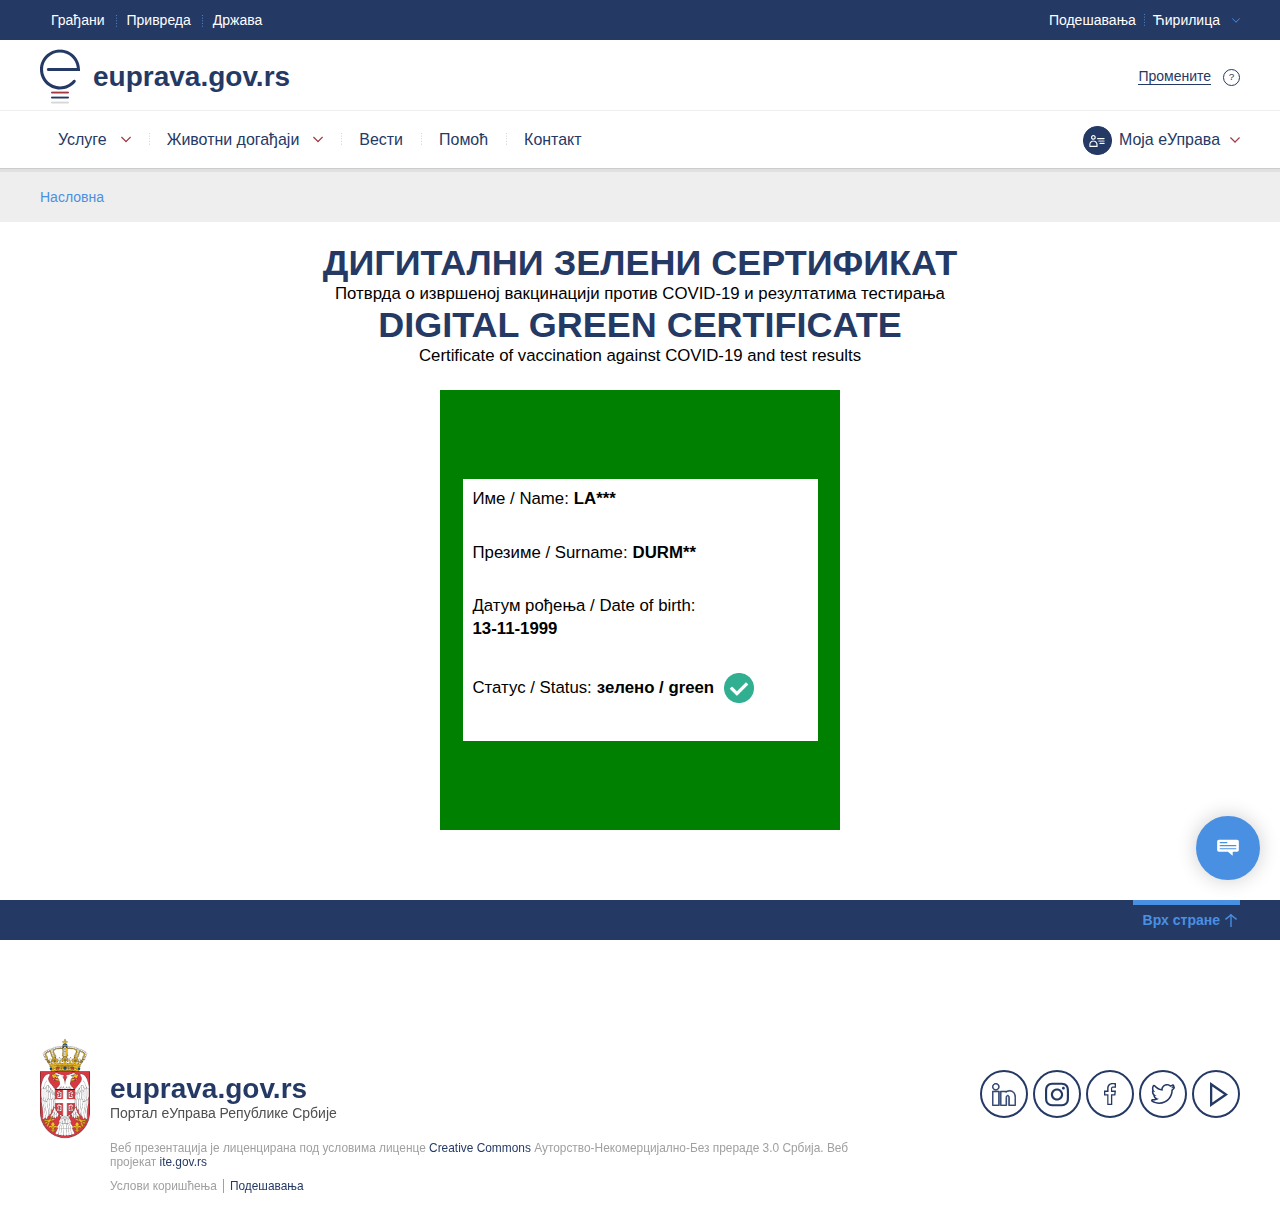
==== DigitalniZeleniSertifikat/validacijaDokumenta/id=uxyTE91OVwyWwdct9tx29cxcc5ZPUdxDk0jyz9w2NMWNwmZmQzQ3V43pcIztLmeMMN2bbwWiWN9Z4OWOwgThwMTMMTQMhd2OpyuT0zMY4TZbx50MbtVaj2ZCL9cN9x5Y2NCpWQyXE5MTxUZUc.html @ 396f01d5 "first commit" ====
<!DOCTYPE html>
<html>
  <head>
  <style>
        #resetBtn {
            background-color: white;
            color: rgb(40, 60, 120);
            height: 30px;
            width: 300px;
            margin: auto;
            margin-bottom: 3px;
        }

        .container {
            margin-top:6px
        }

        .container .ms-Icon {
            display: flex;
            margin-top: -63px
        }

        #welcomeMessage {
            overflow-wrap: break-word;
            width: 190px;
            font-size: 15px;
            margin-left: -200px;
            margin-top: -12px;
            color: black;
            padding-right: 30px;
        }
        .ac-pushButton > div {
            white-space: normal !important;
            color: rgb(40, 60, 120);
        }
  </style>
    <meta charset="utf-8">
    <meta name="viewport" content="width=device-width, initial-scale=1, max-scale=1, user-scalable=no">
    <title>eUprava</title>
    <script>
      var eupravaCookies=document.cookie.split("; ");
      var eupravaTheme=0;
      var eupravaTab=0;
      for(var eupravaIndex in eupravaCookies) {
        var eupravaCookie=eupravaCookies[eupravaIndex].split("=");
        if (eupravaCookie[0]=="euprava-theme") {
          eupravaTheme=eupravaCookie[1][2];
          if (eupravaCookie[1][0]=="0")
            document.getElementsByTagName("html")[0].className="small";
          if (eupravaCookie[1][0]=="2")
            document.getElementsByTagName("html")[0].className="large";
        }
        if (eupravaCookie[0]=="active-tab")
          eupravaTab=(eupravaCookie[1][0]*1 || 0);
      }
      if (eupravaTab==0)
        document.write('<link rel="stylesheet" type="text/css" '+(eupravaTheme==0?'':'data-')+'href="/TheEGovernmentTheme/css/app.css?v=1.2" data-theme="0">');
      else if (eupravaTab==1)
        document.write('<link rel="stylesheet" type="text/css" '+(eupravaTheme==0?'':'data-')+'href="/TheEGovernmentTheme/css/basic-privreda.css" data-theme="0">');
      else if (eupravaTab==2)
        document.write('<link rel="stylesheet" type="text/css" '+(eupravaTheme==0?'':'data-')+'href="/TheEGovernmentTheme/css/basic-uprava.css" data-theme="0">');
      document.write('<link rel="stylesheet" type="text/css" '+(eupravaTheme==1?'':'data-')+'href="/TheEGovernmentTheme/css/bw.css" data-theme="1">');
      document.write('<link rel="stylesheet" type="text/css" '+(eupravaTheme==2?'':'data-')+'href="/TheEGovernmentTheme/css/inverse.css" data-theme="2">');
    </script>
    <noscript>
      <link rel="stylesheet" type="text/css" href="/TheEGovernmentTheme/css/app.css?v=1.2">
      <link rel="stylesheet" type="text/css" href="/css/app.override.css">
    </noscript>
    <link rel="icon" href="TheEGovernmentTheme/img/logo.svg">
	<link rel="stylesheet" type="text/css" href="/TheEGovernmentTheme/css/toastr.css">
    <link rel="stylesheet" type="text/css" href="/css/app.override.css">
	<link rel="apple-touch-icon" sizes="57x57" href="/TheEGovernmentTheme/favicon/apple-icon-57x57.png">
    <link rel="apple-touch-icon" sizes="60x60" href="/TheEGovernmentTheme/favicon/apple-icon-60x60.png">
    <link rel="apple-touch-icon" sizes="72x72" href="/TheEGovernmentTheme/favicon/apple-icon-72x72.png">
    <link rel="apple-touch-icon" sizes="76x76" href="/TheEGovernmentTheme/favicon/apple-icon-76x76.png">
    <link rel="apple-touch-icon" sizes="114x114" href="/TheEGovernmentTheme/favicon/apple-icon-114x114.png">
    <link rel="apple-touch-icon" sizes="120x120" href="/TheEGovernmentTheme/favicon/apple-icon-120x120.png">
    <link rel="apple-touch-icon" sizes="144x144" href="/TheEGovernmentTheme/favicon/apple-icon-144x144.png">
    <link rel="apple-touch-icon" sizes="152x152" href="/TheEGovernmentTheme/favicon/apple-icon-152x152.png">
    <link rel="apple-touch-icon" sizes="180x180" href="/TheEGovernmentTheme/favicon/apple-icon-180x180.png">
    <link rel="icon" type="image/png" sizes="192x192"  href="/TheEGovernmentTheme/favicon/android-icon-192x192.png">
    <link rel="icon" type="image/png" sizes="32x32" href="/TheEGovernmentTheme/favicon/favicon-32x32.png">
    <link rel="icon" type="image/png" sizes="96x96" href="/TheEGovernmentTheme/favicon/favicon-96x96.png">
    <link rel="icon" type="image/png" sizes="16x16" href="/TheEGovernmentTheme/favicon/favicon-16x16.png">
    <link rel="manifest" href="/TheEGovernmentTheme/favicon/manifest.json">	
    <link rel="stylesheet" href="/TheEGovernmentTheme/css/MinimizableWebChat.css" />
    <script crossorigin="anonymous"
            src="https://cdn.botframework.com/botframework-webchat/latest/webchat.js"></script>
    <meta name="msapplication-TileColor" content="#ffffff">
    <meta name="msapplication-TileImage" content="/TheEGovernmentTheme/favicon/ms-icon-144x144.png">
    <meta name="theme-color" content="#ffffff">
	<!--[if lte IE 8 ]>
    <script src="/TheEGovernmentTheme/ie8.js"></script>
    <link rel="stylesheet" type="text/css" href="/TheEGovernmentTheme/css/ie8.css" />
<![endif]-->

<script>
    window.dataLayer = window.dataLayer || [];
        window.dataLayer.push({ login: "Nije Ulogovan" });     
</script>

     <script>
        function getCookie(cname) {
            var i, x, y, cookies = document.cookie.split(";");
            for (i = 0; i < cookies.length; i++) {
                x = cookies[i].substr(0, cookies[i].indexOf("="));
                y = cookies[i].substr(cookies[i].indexOf("=") + 1);
                x = x.replace(/^\s+|\s+$/g, "");
                if (x == cname) {
                    return unescape(y);
                }
            }
        }
        if (getCookie('ga_consent_cookie') != 'false') {       
            document.write('<' + 'script src="/js/google-tag.js"' +
                ' type="text/javascript"><' + '/script>');
        }
    </script>
  </head>
  <body class="theme-default">
   <!-- Google Tag Manager (noscript) -->
   <noscript><iframe src="https://www.googletagmanager.com/ns.html?id=GTM-NZG9ZK6"
   height="0" width="0" style="display:none;visibility:hidden"></iframe></noscript>
   <!-- End Google Tag Manager (noscript) -->


	  <div class="minimizable-web-chat">
       <button id="openchatboxbutton" class="maximize" onclick="OpenChat()">
            <span class="ms-Icon ms-Icon--MessageFill">
            </span>
        </button>

        <div id="chatbox" style="display:none" class="chat-box right">
            <header>
                 <img src="/TheEGovernmentTheme/img/logo.svg" />
                
                <div class="filler"></div>
                <p style="font-size:x-small;color:white;margin:auto">БЕТА ВЕРЗИЈА</p>
                <button class="switch" onClick=HandleSwitchButtonClick()>
                    <span class="ms-Icon ms-Icon--Switch" />
                </button>
                <button class="minimize" onClick="HandleMinimizeButtonClick()">
                    <span class="ms-Icon ms-Icon--ChromeMinimize" />
                </button>
            </header>
            <div id="webchat" class="react-web-chat" role="main"></div>
            <button id="resetBtn" type="button" onclick="Reset()" >Почетак</button>
        </div>
    </div>
    <script>
    var store = null;

    async function Reset() {
        store.dispatch({
            type: 'WEB_CHAT/SEND_MESSAGE',
            payload: {
                text: `Почетак`
            }
        });
    }

    var IsOpened = false;

    function OpenChat() {
        document.getElementById("openchatboxbutton").style.display = "none";
        document.getElementById("chatbox").style.display = "flex";

        if (!IsOpened) {
            IsOpened = true;
            // Get welcome message
            // We are using a customized store to add hooks to connect event
            store = window.WebChat.createStore({}, ({ dispatch }) => next => action => {
                console.log(action);
                if (action.type === 'DIRECT_LINE/CONNECT_FULFILLED') {
                    dispatch({
                        type: 'WEB_CHAT/SEND_EVENT',
                        payload: {
                            name: 'webchat/join',
                            value: { language: window.navigator.language }
                        }
                    });
                }
                return next(action);
            });

            // Set the StyleOptions for avatar
            const styleOptions = {
                //botAvatarInitials: 'WC',
                //userAvatarInitials: 'WW'
                hideSendBox: true,
                hideUploadButton: true
                //messageActivityWordBreak: 'keep-all'
            };

            // Render the webchat control
            window.WebChat.renderWebChat({
                directLine: window.WebChat.createDirectLine({ token: `P-7Hhx81c98.T6hfrCFixVnu5ARgIsvt50u20TYQQyVgXEF2Z4Q2kJY` }),
                store,
                //userID: `user`,
                //username: 'Web Chat User',
                locale: 'sr-Cyrl-RS',
                styleOptions
            }, document.getElementById('webchat'));
            document.querySelector('#webchat > *').focus();
        }
    }

    function HandleMinimizeButtonClick() {
        document.getElementById("chatbox").style.display = "none";
        document.getElementById("openchatboxbutton").style.display = "block";
    }
    function HandleSwitchButtonClick() {
        var element = document.getElementById("chatbox");
        element.classList.toggle('right');
        element.classList.toggle('left');
    }
</script>
   
    <header>
      <div class="head-sections">
        <div class="top-bar"></div>
        <div class="mid-sep"></div>
        <div class="bot-bar"></div>
      </div>
      <div class="container">
	  
        <div class="head-tabs">
		    
          <ul>
            <li><a href="/">Грађани</a></li>
            <li><a href="/">Привреда</a></li>
            <li><a href="/">Држава</a></li></a></li>
          </ul>
        </div>
        <h1><a href="/">euprava.gov.rs</a></h1>
        <a href="" class="mobile-handle"></a>
         <div class="my-egov">         
		    






    <a href="" class="">Моја еУправа</a>
<ul>
                <li><a href="/ssologin" target="_self">&#x41F;&#x440;&#x438;&#x458;&#x430;&#x432;&#x430;</a></li>
                <li><a href="/ssologinpro" target="_self">&#x41F;&#x440;&#x438;&#x458;&#x430;&#x432;&#x430; &#x41F;&#x440;&#x43E;</a></li>
                <li><a href="https://eid.gov.rs" target="_blank">&#x420;&#x435;&#x433;&#x438;&#x441;&#x442;&#x440;&#x430;&#x446;&#x438;&#x458;&#x430;</a></li>
</ul>

   
          </ul>
        </div>
        <div class="nav">
          <nav>
            <ul>
		      



<li class="has-child">
    <ul>
                <li class="has-child">
                    <a href="/%C5%BEivotna-oblast/15">&#x41B;&#x438;&#x447;&#x43D;&#x430; &#x434;&#x43E;&#x43A;&#x443;&#x43C;&#x435;&#x43D;&#x442;&#x430;</a>
                    <ul>
                            <li>
                                <a href="/%C5%BEivotna-oblast/15/%C5%BEivotna-situacija/46">
                                    &#x41B;&#x438;&#x447;&#x43D;&#x430; &#x43A;&#x430;&#x440;&#x442;&#x430;/&#x43F;&#x430;&#x441;&#x43E;&#x448;
                                </a>
                            </li>
                            <li>
                                <a href="/%C5%BEivotna-oblast/15/%C5%BEivotna-situacija/99">
                                    &#x412;&#x43E;&#x437;&#x430;&#x447;&#x43A;&#x430; &#x434;&#x43E;&#x437;&#x432;&#x43E;&#x43B;&#x430;
                                </a>
                            </li>
                            <li>
                                <a href="/%C5%BEivotna-oblast/15/%C5%BEivotna-situacija/170">
                                    &#x41C;&#x430;&#x442;&#x438;&#x447;&#x43D;&#x430; &#x43A;&#x45A;&#x438;&#x433;&#x430; &#x440;&#x43E;&#x452;&#x435;&#x43D;&#x438;&#x445;
                                </a>
                            </li>
                            <li>
                                <a href="/%C5%BEivotna-oblast/15/%C5%BEivotna-situacija/173">
                                    &#x41A;&#x432;&#x430;&#x43B;&#x438;&#x444;&#x438;&#x43A;&#x43E;&#x432;&#x430;&#x43D;&#x438; &#x435;&#x43B;&#x435;&#x43A;&#x442;&#x440;&#x43E;&#x43D;&#x441;&#x43A;&#x438; &#x441;&#x435;&#x440;&#x442;&#x438;&#x444;&#x438;&#x43A;&#x430;&#x442;
                                </a>
                            </li>
                            <li>
                                <a href="/%C5%BEivotna-oblast/15/%C5%BEivotna-situacija/180">
                                    &#x418;&#x441;&#x43F;&#x440;&#x430;&#x432;&#x435; &#x43E; &#x43E;&#x440;&#x443;&#x436;&#x458;&#x443;
                                </a>
                            </li>
                            <li>
                                <a href="/%C5%BEivotna-oblast/15/%C5%BEivotna-situacija/215">
                                    &#x41F;&#x43E;&#x442;&#x43F;&#x438;&#x441; &#x443; &#x43A;&#x43B;&#x430;&#x443;&#x434;&#x443;
                                </a>
                            </li>
                    </ul>
                </li>
                <li class="has-child">
                    <a href="/%C5%BEivotna-oblast/16">&#x414;&#x435;&#x446;&#x430; &#x438; &#x41E;&#x431;&#x440;&#x430;&#x437;&#x43E;&#x432;&#x430;&#x45A;&#x435;</a>
                    <ul>
                            <li>
                                <a href="/%C5%BEivotna-oblast/16/%C5%BEivotna-situacija/31">
                                    &#x411;&#x435;&#x431;&#x43E;, &#x434;&#x43E;&#x431;&#x440;&#x43E; &#x434;&#x43E;&#x448;&#x43B;&#x430; &#x43D;&#x430; &#x441;&#x432;&#x435;&#x442;
                                </a>
                            </li>
                            <li>
                                <a href="/%C5%BEivotna-oblast/16/%C5%BEivotna-situacija/32">
                                    &#x435;&#x412;&#x440;&#x442;&#x438;&#x45B;
                                </a>
                            </li>
                            <li>
                                <a href="/%C5%BEivotna-oblast/16/%C5%BEivotna-situacija/55">
                                    &#x435;&#x412;&#x440;&#x442;&#x438;&#x45B; - &#x440;&#x43E;&#x434;&#x438;&#x442;&#x435;&#x459; &#x441;&#x442;&#x440;&#x430;&#x43D;&#x430;&#x446;
                                </a>
                            </li>
                            <li>
                                <a href="/%C5%BEivotna-oblast/16/%C5%BEivotna-situacija/87">
                                    &#x41E;&#x434;&#x431;&#x438;&#x458;&#x435;&#x43D;&#x438;&#x446;&#x430;
                                </a>
                            </li>
                            <li>
                                <a href="/%C5%BEivotna-oblast/16/%C5%BEivotna-situacija/196">
                                    &#x41C;&#x43E;&#x458;&#x430; &#x441;&#x440;&#x435;&#x434;&#x45A;&#x430; &#x448;&#x43A;&#x43E;&#x43B;&#x430;
                                </a>
                            </li>
                            <li>
                                <a href="/%C5%BEivotna-oblast/16/%C5%BEivotna-situacija/198">
                                    &#x435;&#x441;&#x414;&#x43D;&#x435;&#x432;&#x43D;&#x438;&#x43A;
                                </a>
                            </li>
                    </ul>
                </li>
                <li class="has-child">
                    <a href="/%C5%BEivotna-oblast/17">&#x417;&#x434;&#x440;&#x430;&#x432;&#x459;&#x435;</a>
                    <ul>
                            <li>
                                <a href="/%C5%BEivotna-oblast/17/%C5%BEivotna-situacija/33">
                                    &#x417;&#x434;&#x440;&#x430;&#x432;&#x441;&#x442;&#x432;&#x435;&#x43D;&#x43E; &#x43E;&#x441;&#x438;&#x433;&#x443;&#x440;&#x430;&#x45A;&#x435;
                                </a>
                            </li>
                            <li>
                                <a href="/%C5%BEivotna-oblast/17/%C5%BEivotna-situacija/34">
                                    &#x417;&#x434;&#x440;&#x430;&#x432;&#x441;&#x442;&#x432;&#x435;&#x43D;&#x430; &#x437;&#x430;&#x448;&#x442;&#x438;&#x442;&#x430;
                                </a>
                            </li>
                            <li>
                                <a href="/%C5%BEivotna-oblast/17/%C5%BEivotna-situacija/182">
                                    COVID-19
                                </a>
                            </li>
                    </ul>
                </li>
                <li class="has-child">
                    <a href="/%C5%BEivotna-oblast/20">&#x421;&#x430;&#x43E;&#x431;&#x440;&#x430;&#x45B;&#x430;&#x458; &#x438; &#x422;&#x443;&#x440;&#x438;&#x437;&#x430;&#x43C;</a>
                    <ul>
                            <li>
                                <a href="/%C5%BEivotna-oblast/20/%C5%BEivotna-situacija/44">
                                    &#x420;&#x435;&#x433;&#x438;&#x441;&#x442;&#x440;&#x430;&#x446;&#x438;&#x458;&#x430; &#x432;&#x43E;&#x437;&#x438;&#x43B;&#x430;
                                </a>
                            </li>
                            <li>
                                <a href="/%C5%BEivotna-oblast/20/%C5%BEivotna-situacija/193">
                                    &#x41F;&#x440;&#x438;&#x458;&#x430;&#x432;&#x430; &#x431;&#x43E;&#x440;&#x430;&#x432;&#x438;&#x448;&#x442;&#x430; &#x441;&#x442;&#x440;&#x430;&#x43D;&#x446;&#x430;
                                </a>
                            </li>
                            <li>
                                <a href="/%C5%BEivotna-oblast/20/%C5%BEivotna-situacija/209">
                                    &#x41F;&#x430;&#x440;&#x43A;&#x438;&#x43D;&#x433; &#x437;&#x430; &#x43E;&#x441;&#x43E;&#x431;&#x435; &#x441;&#x430; &#x438;&#x43D;&#x432;&#x430;&#x43B;&#x438;&#x434;&#x438;&#x442;&#x435;&#x442;&#x43E;&#x43C; 
                                </a>
                            </li>
                    </ul>
                </li>
                <li class="has-child">
                    <a href="/%C5%BEivotna-oblast/21">&#x423;&#x432;&#x435;&#x440;&#x435;&#x45A;&#x430;</a>
                    <ul>
                            <li>
                                <a href="/%C5%BEivotna-oblast/21/%C5%BEivotna-situacija/36">
                                    &#x41A;&#x440;&#x438;&#x432;&#x438;&#x447;&#x43D;&#x430; &#x443;&#x432;&#x435;&#x440;&#x435;&#x45A;&#x430;
                                </a>
                            </li>
                    </ul>
                </li>
                <li class="has-child">
                    <a href="/%C5%BEivotna-oblast/22">&#x424;&#x438;&#x43D;&#x430;&#x43D;&#x441;&#x438;&#x458;&#x435;</a>
                    <ul>
                            <li>
                                <a href="/%C5%BEivotna-oblast/22/%C5%BEivotna-situacija/42">
                                    &#x41B;&#x43E;&#x43A;&#x430;&#x43B;&#x43D;&#x430; &#x43F;&#x43E;&#x440;&#x435;&#x441;&#x43A;&#x430; &#x430;&#x434;&#x43C;&#x438;&#x43D;&#x438;&#x441;&#x442;&#x440;&#x430;&#x446;&#x438;&#x458;&#x430;
                                </a>
                            </li>
                            <li>
                                <a href="/%C5%BEivotna-oblast/22/%C5%BEivotna-situacija/91">
                                    &#x41F;&#x43E;&#x434;&#x441;&#x442;&#x438;&#x446;&#x430;&#x458;&#x438;
                                </a>
                            </li>
                            <li>
                                <a href="/%C5%BEivotna-oblast/22/%C5%BEivotna-situacija/111">
                                    &#x41F;&#x43B;&#x430;&#x442;&#x438;
                                </a>
                            </li>
                            <li>
                                <a href="/%C5%BEivotna-oblast/22/%C5%BEivotna-situacija/114">
                                    &#x41C;&#x43E;&#x458;&#x438; &#x43F;&#x43E;&#x434;&#x430;&#x446;&#x438; &#x437;&#x430; &#x431;&#x430;&#x43D;&#x43A;&#x443;
                                </a>
                            </li>
                            <li>
                                <a href="/%C5%BEivotna-oblast/22/%C5%BEivotna-situacija/185">
                                    &#x414;&#x438;&#x433;&#x438;&#x442;&#x430;&#x43B;&#x43D;&#x430; &#x438;&#x43C;&#x43E;&#x432;&#x438;&#x43D;&#x430;
                                </a>
                            </li>
                            <li>
                                <a href="/%C5%BEivotna-oblast/22/%C5%BEivotna-situacija/203">
                                    &#x41D;&#x430;&#x43A;&#x43D;&#x430;&#x434;&#x435;
                                </a>
                            </li>
                    </ul>
                </li>
                <li class="has-child">
                    <a href="/%C5%BEivotna-oblast/23">&#x41F;&#x43E;&#x441;&#x430;&#x43E;</a>
                    <ul>
                            <li>
                                <a href="/%C5%BEivotna-oblast/23/%C5%BEivotna-situacija/41">
                                    &#x421;&#x43B;&#x443;&#x436;&#x431;&#x430; &#x437;&#x430; &#x443;&#x43F;&#x440;&#x430;&#x432;&#x459;&#x430;&#x45A;&#x435; &#x43A;&#x430;&#x434;&#x440;&#x43E;&#x432;&#x438;&#x43C;&#x430;
                                </a>
                            </li>
                            <li>
                                <a href="/%C5%BEivotna-oblast/23/%C5%BEivotna-situacija/153">
                                    &#x41D;&#x430;&#x446;&#x438;&#x43E;&#x43D;&#x430;&#x43B;&#x43D;&#x430; &#x441;&#x43B;&#x443;&#x436;&#x431;&#x430; &#x437;&#x430; &#x437;&#x430;&#x43F;&#x43E;&#x448;&#x459;&#x430;&#x432;&#x430;&#x45A;&#x435;
                                </a>
                            </li>
                            <li>
                                <a href="/%C5%BEivotna-oblast/23/%C5%BEivotna-situacija/174">
                                    &#x421;&#x442;&#x440;&#x443;&#x447;&#x43D;&#x430; &#x443;&#x441;&#x430;&#x432;&#x440;&#x448;&#x430;&#x432;&#x430;&#x45A;&#x430;
                                </a>
                            </li>
                            <li>
                                <a href="/%C5%BEivotna-oblast/23/%C5%BEivotna-situacija/175">
                                    &#x41A;&#x43E;&#x43D;&#x43A;&#x443;&#x440;&#x441;&#x438; &#x437;&#x430; &#x440;&#x430;&#x434;&#x43D;&#x430; &#x43C;&#x435;&#x441;&#x442;&#x430;
                                </a>
                            </li>
                    </ul>
                </li>
                <li class="has-child">
                    <a href="/%C5%BEivotna-oblast/44">&#x41F;&#x440;&#x43E;&#x458;&#x435;&#x43A;&#x442;&#x438;</a>
                    <ul>
                            <li>
                                <a href="/%C5%BEivotna-oblast/44/%C5%BEivotna-situacija/90">
                                    &#x418;&#x43D;&#x442;&#x435;&#x43B;&#x435;&#x43A;&#x442;&#x443;&#x430;&#x43B;&#x43D;&#x430; &#x441;&#x432;&#x43E;&#x458;&#x438;&#x43D;&#x430;
                                </a>
                            </li>
                            <li>
                                <a href="/%C5%BEivotna-oblast/44/%C5%BEivotna-situacija/95">
                                    &#x408;&#x430;&#x432;&#x43D;&#x438; &#x43F;&#x43E;&#x437;&#x438;&#x432;&#x438;
                                </a>
                            </li>
                            <li>
                                <a href="/%C5%BEivotna-oblast/44/%C5%BEivotna-situacija/199">
                                    &#x421;&#x442;&#x440;&#x430;&#x442;&#x435;&#x433;&#x438;&#x458;&#x435;
                                </a>
                            </li>
                    </ul>
                </li>
                <li class="has-child">
                    <a href="/%C5%BEivotna-oblast/45">&#x41E;&#x434;&#x431;&#x440;&#x430;&#x43D;&#x430; &#x438; &#x431;&#x435;&#x437;&#x431;&#x435;&#x434;&#x43D;&#x43E;&#x441;&#x442;</a>
                    <ul>
                            <li>
                                <a href="/%C5%BEivotna-oblast/45/%C5%BEivotna-situacija/45">
                                    &#x421;&#x43B;&#x443;&#x436;&#x435;&#x45A;&#x435; &#x432;&#x43E;&#x458;&#x43D;&#x43E;&#x433; &#x440;&#x43E;&#x43A;&#x430;
                                </a>
                            </li>
                    </ul>
                </li>
                <li class="has-child">
                    <a href="/%C5%BEivotna-oblast/52">&#x418;&#x43D;&#x441;&#x43F;&#x435;&#x43A;&#x446;&#x438;&#x458;&#x441;&#x43A;&#x435; &#x441;&#x43B;&#x443;&#x436;&#x431;&#x435;</a>
                    <ul>
                            <li>
                                <a href="/%C5%BEivotna-oblast/52/%C5%BEivotna-situacija/71">
                                    &#x41F;&#x440;&#x438;&#x458;&#x430;&#x432;&#x435; &#x438;&#x43D;&#x441;&#x43F;&#x435;&#x43A;&#x446;&#x438;&#x458;&#x438;
                                </a>
                            </li>
                            <li>
                                <a href="/%C5%BEivotna-oblast/52/%C5%BEivotna-situacija/101">
                                    &#x41A;&#x43E;&#x43C;&#x443;&#x43D;&#x430;&#x43B;&#x43D;&#x438; &#x43F;&#x440;&#x43E;&#x431;&#x43B;&#x435;&#x43C;&#x438;
                                </a>
                            </li>
                    </ul>
                </li>
                <li class="has-child">
                    <a href="/%C5%BEivotna-oblast/56">Foreigner</a>
                    <ul>
                            <li>
                                <a href="/%C5%BEivotna-oblast/56/%C5%BEivotna-situacija/79">
                                    Application for a work visa
                                </a>
                            </li>
                            <li>
                                <a href="/%C5%BEivotna-oblast/56/%C5%BEivotna-situacija/81">
                                    Residence registration
                                </a>
                            </li>
                    </ul>
                </li>
                <li class="has-child">
                    <a href="/%C5%BEivotna-oblast/60">&#x435;&#x41A;&#x43E;&#x43D;&#x441;&#x443;&#x43B;&#x442;&#x430;&#x446;&#x438;&#x458;&#x435;</a>
                    <ul>
                            <li>
                                <a href="/%C5%BEivotna-oblast/60/%C5%BEivotna-situacija/96">
                                    &#x435;&#x41A;&#x43E;&#x43D;&#x441;&#x443;&#x43B;&#x442;&#x430;&#x446;&#x438;&#x458;&#x435;
                                </a>
                            </li>
                    </ul>
                </li>
                <li class="has-child">
                    <a href="/%C5%BEivotna-oblast/77">&#x423;&#x440;&#x431;&#x430;&#x43D;&#x438;&#x437;&#x430;&#x43C; &#x438; &#x433;&#x440;&#x430;&#x452;&#x435;&#x432;&#x438;&#x43D;&#x430;</a>
                    <ul>
                            <li>
                                <a href="/%C5%BEivotna-oblast/77/%C5%BEivotna-situacija/202">
                                    &#x423;&#x440;&#x431;&#x430;&#x43D;&#x438;&#x437;&#x430;&#x43C;
                                </a>
                            </li>
                    </ul>
                </li>
        <li class="emph"><a href="/sve-usluge">Све услуге</a></li>
    </ul>
    <a href="">Услуге</a>
</li>
        


        <li class="has-child">
      <a href="" class="nav-link dropdown-toggle" data-toggle="dropdown">&#x416;&#x438;&#x432;&#x43E;&#x442;&#x43D;&#x438; &#x434;&#x43E;&#x433;&#x430;&#x452;&#x430;&#x458;&#x438;<b class="caret"></b></a>

  <ul>
    <li class="">
      <a href="/porodicni-zivot">&#x41F;&#x43E;&#x440;&#x43E;&#x434;&#x438;&#x447;&#x43D;&#x438; &#x436;&#x438;&#x432;&#x43E;&#x442;</a>

</li>
    <li class="">
      <a href="/vrtic">&#x412;&#x440;&#x442;&#x438;&#x45B;</a>

</li>
    <li class="">
      <a href="/osnovno-obrazovanje">&#x41E;&#x441;&#x43D;&#x43E;&#x432;&#x43D;&#x43E; &#x43E;&#x431;&#x440;&#x430;&#x437;&#x43E;&#x432;&#x430;&#x45A;&#x435;</a>

</li>
    <li class="">
      <a href="/srednje-obrazovanje">&#x421;&#x440;&#x435;&#x434;&#x45A;&#x435; &#x43E;&#x431;&#x440;&#x430;&#x437;&#x43E;&#x432;&#x430;&#x45A;&#x435;</a>

</li>
    <li class="">
      <a href="/studiranje">&#x421;&#x442;&#x443;&#x434;&#x438;&#x440;&#x430;&#x45A;&#x435;</a>

</li>
    <li class="">
      <a href="prilike-mogucnosti-mladi">&#x41F;&#x440;&#x438;&#x43B;&#x438;&#x43A;&#x435; &#x438; &#x43C;&#x43E;&#x433;&#x443;&#x45B;&#x43D;&#x43E;&#x441;&#x442;&#x438; &#x437;&#x430; &#x43C;&#x43B;&#x430;&#x434;&#x435;</a>

</li>
    <li class="">
      <a href="/trazim-posao">&#x422;&#x440;&#x430;&#x436;&#x438;&#x43C; &#x43F;&#x43E;&#x441;&#x430;&#x43E;</a>

</li>
    <li class="">
      <a href="/kupovina-nepokretnosti">&#x41A;&#x443;&#x43F;&#x43E;&#x432;&#x438;&#x43D;&#x430; &#x43D;&#x435;&#x43F;&#x43E;&#x43A;&#x440;&#x435;&#x442;&#x43D;&#x43E;&#x441;&#x442;&#x438;</a>

</li>
    <li class="">
      <a href="/pokretanje-biznisa">&#x41F;&#x43E;&#x43A;&#x440;&#x435;&#x442;&#x430;&#x45A;&#x435; &#x431;&#x438;&#x437;&#x43D;&#x438;&#x441;&#x430; </a>

</li>
    <li class="">
      <a href="/&#x43E;&#x434;&#x43B;&#x430;&#x437;&#x430;&#x43A;-&#x443;-&#x43F;&#x435;&#x43D;&#x437;&#x438;&#x458;&#x443;">&#x41E;&#x434;&#x43B;&#x430;&#x437;&#x430;&#x43A; &#x443; &#x43F;&#x435;&#x43D;&#x437;&#x438;&#x458;&#x443;</a>

</li>
    <li class="">
      <a href="https://euprava.gov.rs/povratak-u-srbiju">&#x41F;&#x43E;&#x432;&#x440;&#x430;&#x442;&#x430;&#x43A; &#x443; &#x421;&#x440;&#x431;&#x438;&#x458;&#x443;</a>

</li>
  </ul>
</li>
        <li class="">
      <a href="/sve-vesti">&#x412;&#x435;&#x441;&#x442;&#x438;</a>

</li>
        <li class="">
      <a href="/pomoc">&#x41F;&#x43E;&#x43C;&#x43E;&#x45B;</a>

</li>
        <li class="">
      <a href="/kontakt">&#x41A;&#x43E;&#x43D;&#x442;&#x430;&#x43A;&#x442;</a>

</li>
              <li class="mob-only"><a href="">Моја еУправа</a></li>
            </ul>
          </nav>
          <div class="lang">

<div class="ll-cont">
  <div class="ll-active">
    <a href="">
      Ћирилица
    </a>
  </div>
  <ul>
    <li class="active">
        <a href="/RedirectToLocalizedContent?targetculture=sr-Cyrl&amp;contentItemUrl=%2FDigitalniZeleniSertifikat%2FvalidacijaDokumenta%2Fid%3DcmVxSUQ9NjY4OGQ4MjctZmY4NC00NThjLTliYjctMWY3ZGE5ODg5NDk3JmptYmc9MTQwOTk5OTc4MTA2MiZwYXNzcG9ydE51bWJlcj0wMTMyMTc5MTQmY29uZmlybWF0aW9uTnVtYmVyPTcwMjExNDczMDc1NzM5Jmxhbmc9ZW4tZ2I%3D-9psxSe9caGm6QE3MZUWYsQ%3D%3D">Ћирилица</a>
    </li>

    <li>
      <a href="/RedirectToLocalizedContent?targetculture=sr-Latn&amp;contentItemUrl=%2FDigitalniZeleniSertifikat%2FvalidacijaDokumenta%2Fid%3DcmVxSUQ9NjY4OGQ4MjctZmY4NC00NThjLTliYjctMWY3ZGE5ODg5NDk3JmptYmc9MTQwOTk5OTc4MTA2MiZwYXNzcG9ydE51bWJlcj0wMTMyMTc5MTQmY29uZmlybWF0aW9uTnVtYmVyPTcwMjExNDczMDc1NzM5Jmxhbmc9ZW4tZ2I%3D-9psxSe9caGm6QE3MZUWYsQ%3D%3D">Latinica</a>
    </li>
  </ul>
</div>

            <a class="set-handle" href="">Подешавaња</a>
          </div>
          <div class="settings">
            <div class="settings-box">
			 <a class="close">&times;</a>
              <div class="zoom-note">
                Употребите<br />CTRL+ за повећавање<br />CTRL- за смањивање
              </div>
              <div class="font">
                <h2>Подешавaња</h2>
                <div class="title">Изаберите стил приказа слова</div>
                <ul>
                  <li><a href="" role="button">Умањена слова</a></li>
                  <li class="active" role="button"><a href="">Нормална величина</a></li>
                  <li><a href="" role="button">Велика слова</a></li>
                </ul>
              </div>
              <div class="theme">
                <div class="title">Изаберите тему</div>
                <ul>
                  <li class="default"><a href="" role="button">Основна тема</a></li>
                  <li class="bw"><a href="" role="button">Црно/бела тема</a></li>
                  <li class="inv"><a href="" role="button">Инверзна тема</a></li>
                </ul>
              </div>
            </div>
          </div>
		  <div class="muni">
		      




    <span class="current"></span>
    <a>Промените</a>
    <span class="help"></span>
    <div class="muni-updater">
        <input type="text" placeholder="Претрага" />
        <a href="" class="close"></a>
        <ul>
                    <li data-value="-1"><a href="/DigitalniZeleniSertifikat/validacijaDokumenta/id=cmVxSUQ9NjY4OGQ4MjctZmY4NC00NThjLTliYjctMWY3ZGE5ODg5NDk3JmptYmc9MTQwOTk5OTc4MTA2MiZwYXNzcG9ydE51bWJlcj0wMTMyMTc5MTQmY29uZmlybWF0aW9uTnVtYmVyPTcwMjExNDczMDc1NzM5Jmxhbmc9ZW4tZ2I=-9psxSe9caGm6QE3MZUWYsQ==">&#x41B;&#x43E;&#x43A;&#x430;&#x446;&#x438;&#x458;&#x430; &#x43D;&#x438;&#x458;&#x435; &#x43E;&#x434;&#x430;&#x431;&#x440;&#x430;&#x43D;&#x430;</a></li>
                    <li data-value="80012"><a href="/DigitalniZeleniSertifikat/validacijaDokumenta/id=cmVxSUQ9NjY4OGQ4MjctZmY4NC00NThjLTliYjctMWY3ZGE5ODg5NDk3JmptYmc9MTQwOTk5OTc4MTA2MiZwYXNzcG9ydE51bWJlcj0wMTMyMTc5MTQmY29uZmlybWF0aW9uTnVtYmVyPTcwMjExNDczMDc1NzM5Jmxhbmc9ZW4tZ2I=-9psxSe9caGm6QE3MZUWYsQ==">&#x410;&#x434;&#x430;</a></li>
                    <li data-value="70017"><a href="/DigitalniZeleniSertifikat/validacijaDokumenta/id=cmVxSUQ9NjY4OGQ4MjctZmY4NC00NThjLTliYjctMWY3ZGE5ODg5NDk3JmptYmc9MTQwOTk5OTc4MTA2MiZwYXNzcG9ydE51bWJlcj0wMTMyMTc5MTQmY29uZmlybWF0aW9uTnVtYmVyPTcwMjExNDczMDc1NzM5Jmxhbmc9ZW4tZ2I=-9psxSe9caGm6QE3MZUWYsQ==">&#x410;&#x43B;&#x435;&#x43A;&#x441;&#x430;&#x43D;&#x434;&#x440;&#x43E;&#x432;&#x430;&#x446;</a></li>
                    <li data-value="70025"><a href="/DigitalniZeleniSertifikat/validacijaDokumenta/id=cmVxSUQ9NjY4OGQ4MjctZmY4NC00NThjLTliYjctMWY3ZGE5ODg5NDk3JmptYmc9MTQwOTk5OTc4MTA2MiZwYXNzcG9ydE51bWJlcj0wMTMyMTc5MTQmY29uZmlybWF0aW9uTnVtYmVyPTcwMjExNDczMDc1NzM5Jmxhbmc9ZW4tZ2I=-9psxSe9caGm6QE3MZUWYsQ==">&#x410;&#x43B;&#x435;&#x43A;&#x441;&#x438;&#x43D;&#x430;&#x446;</a></li>
                    <li data-value="80039"><a href="/DigitalniZeleniSertifikat/validacijaDokumenta/id=cmVxSUQ9NjY4OGQ4MjctZmY4NC00NThjLTliYjctMWY3ZGE5ODg5NDk3JmptYmc9MTQwOTk5OTc4MTA2MiZwYXNzcG9ydE51bWJlcj0wMTMyMTc5MTQmY29uZmlybWF0aW9uTnVtYmVyPTcwMjExNDczMDc1NzM5Jmxhbmc9ZW4tZ2I=-9psxSe9caGm6QE3MZUWYsQ==">&#x410;&#x43B;&#x438;&#x431;&#x443;&#x43D;&#x430;&#x440;</a></li>
                    <li data-value="80047"><a href="/DigitalniZeleniSertifikat/validacijaDokumenta/id=cmVxSUQ9NjY4OGQ4MjctZmY4NC00NThjLTliYjctMWY3ZGE5ODg5NDk3JmptYmc9MTQwOTk5OTc4MTA2MiZwYXNzcG9ydE51bWJlcj0wMTMyMTc5MTQmY29uZmlybWF0aW9uTnVtYmVyPTcwMjExNDczMDc1NzM5Jmxhbmc9ZW4tZ2I=-9psxSe9caGm6QE3MZUWYsQ==">&#x410;&#x43F;&#x430;&#x442;&#x438;&#x43D;</a></li>
                    <li data-value="70033"><a href="/DigitalniZeleniSertifikat/validacijaDokumenta/id=cmVxSUQ9NjY4OGQ4MjctZmY4NC00NThjLTliYjctMWY3ZGE5ODg5NDk3JmptYmc9MTQwOTk5OTc4MTA2MiZwYXNzcG9ydE51bWJlcj0wMTMyMTc5MTQmY29uZmlybWF0aW9uTnVtYmVyPTcwMjExNDczMDc1NzM5Jmxhbmc9ZW4tZ2I=-9psxSe9caGm6QE3MZUWYsQ==">&#x410;&#x440;&#x430;&#x43D;&#x452;&#x435;&#x43B;&#x43E;&#x432;&#x430;&#x446;</a></li>
                    <li data-value="70041"><a href="/DigitalniZeleniSertifikat/validacijaDokumenta/id=cmVxSUQ9NjY4OGQ4MjctZmY4NC00NThjLTliYjctMWY3ZGE5ODg5NDk3JmptYmc9MTQwOTk5OTc4MTA2MiZwYXNzcG9ydE51bWJlcj0wMTMyMTc5MTQmY29uZmlybWF0aW9uTnVtYmVyPTcwMjExNDczMDc1NzM5Jmxhbmc9ZW4tZ2I=-9psxSe9caGm6QE3MZUWYsQ==">&#x410;&#x440;&#x438;&#x459;&#x435;</a></li>
                    <li data-value="70050"><a href="/DigitalniZeleniSertifikat/validacijaDokumenta/id=cmVxSUQ9NjY4OGQ4MjctZmY4NC00NThjLTliYjctMWY3ZGE5ODg5NDk3JmptYmc9MTQwOTk5OTc4MTA2MiZwYXNzcG9ydE51bWJlcj0wMTMyMTc5MTQmY29uZmlybWF0aW9uTnVtYmVyPTcwMjExNDczMDc1NzM5Jmxhbmc9ZW4tZ2I=-9psxSe9caGm6QE3MZUWYsQ==">&#x411;&#x430;&#x431;&#x443;&#x448;&#x43D;&#x438;&#x446;&#x430;</a></li>
                    <li data-value="70068"><a href="/DigitalniZeleniSertifikat/validacijaDokumenta/id=cmVxSUQ9NjY4OGQ4MjctZmY4NC00NThjLTliYjctMWY3ZGE5ODg5NDk3JmptYmc9MTQwOTk5OTc4MTA2MiZwYXNzcG9ydE51bWJlcj0wMTMyMTc5MTQmY29uZmlybWF0aW9uTnVtYmVyPTcwMjExNDczMDc1NzM5Jmxhbmc9ZW4tZ2I=-9psxSe9caGm6QE3MZUWYsQ==">&#x411;&#x430;&#x458;&#x438;&#x43D;&#x430; &#x411;&#x430;&#x448;&#x442;&#x430;</a></li>
                    <li data-value="70092"><a href="/DigitalniZeleniSertifikat/validacijaDokumenta/id=cmVxSUQ9NjY4OGQ4MjctZmY4NC00NThjLTliYjctMWY3ZGE5ODg5NDk3JmptYmc9MTQwOTk5OTc4MTA2MiZwYXNzcG9ydE51bWJlcj0wMTMyMTc5MTQmY29uZmlybWF0aW9uTnVtYmVyPTcwMjExNDczMDc1NzM5Jmxhbmc9ZW4tZ2I=-9psxSe9caGm6QE3MZUWYsQ==">&#x411;&#x430;&#x440;&#x430;&#x458;&#x435;&#x432;&#x43E;</a></li>
                    <li data-value="70076"><a href="/DigitalniZeleniSertifikat/validacijaDokumenta/id=cmVxSUQ9NjY4OGQ4MjctZmY4NC00NThjLTliYjctMWY3ZGE5ODg5NDk3JmptYmc9MTQwOTk5OTc4MTA2MiZwYXNzcG9ydE51bWJlcj0wMTMyMTc5MTQmY29uZmlybWF0aW9uTnVtYmVyPTcwMjExNDczMDc1NzM5Jmxhbmc9ZW4tZ2I=-9psxSe9caGm6QE3MZUWYsQ==">&#x411;&#x430;&#x442;&#x43E;&#x447;&#x438;&#x43D;&#x430;</a></li>
                    <li data-value="80055"><a href="/DigitalniZeleniSertifikat/validacijaDokumenta/id=cmVxSUQ9NjY4OGQ4MjctZmY4NC00NThjLTliYjctMWY3ZGE5ODg5NDk3JmptYmc9MTQwOTk5OTc4MTA2MiZwYXNzcG9ydE51bWJlcj0wMTMyMTc5MTQmY29uZmlybWF0aW9uTnVtYmVyPTcwMjExNDczMDc1NzM5Jmxhbmc9ZW4tZ2I=-9psxSe9caGm6QE3MZUWYsQ==">&#x411;&#x430;&#x447;</a></li>
                    <li data-value="80063"><a href="/DigitalniZeleniSertifikat/validacijaDokumenta/id=cmVxSUQ9NjY4OGQ4MjctZmY4NC00NThjLTliYjctMWY3ZGE5ODg5NDk3JmptYmc9MTQwOTk5OTc4MTA2MiZwYXNzcG9ydE51bWJlcj0wMTMyMTc5MTQmY29uZmlybWF0aW9uTnVtYmVyPTcwMjExNDczMDc1NzM5Jmxhbmc9ZW4tZ2I=-9psxSe9caGm6QE3MZUWYsQ==">&#x411;&#x430;&#x447;&#x43A;&#x430; &#x41F;&#x430;&#x43B;&#x430;&#x43D;&#x43A;&#x430;</a></li>
                    <li data-value="80071"><a href="/DigitalniZeleniSertifikat/validacijaDokumenta/id=cmVxSUQ9NjY4OGQ4MjctZmY4NC00NThjLTliYjctMWY3ZGE5ODg5NDk3JmptYmc9MTQwOTk5OTc4MTA2MiZwYXNzcG9ydE51bWJlcj0wMTMyMTc5MTQmY29uZmlybWF0aW9uTnVtYmVyPTcwMjExNDczMDc1NzM5Jmxhbmc9ZW4tZ2I=-9psxSe9caGm6QE3MZUWYsQ==">&#x411;&#x430;&#x447;&#x43A;&#x430; &#x422;&#x43E;&#x43F;&#x43E;&#x43B;&#x430;</a></li>
                    <li data-value="80080"><a href="/DigitalniZeleniSertifikat/validacijaDokumenta/id=cmVxSUQ9NjY4OGQ4MjctZmY4NC00NThjLTliYjctMWY3ZGE5ODg5NDk3JmptYmc9MTQwOTk5OTc4MTA2MiZwYXNzcG9ydE51bWJlcj0wMTMyMTc5MTQmY29uZmlybWF0aW9uTnVtYmVyPTcwMjExNDczMDc1NzM5Jmxhbmc9ZW4tZ2I=-9psxSe9caGm6QE3MZUWYsQ==">&#x411;&#x430;&#x447;&#x43A;&#x438; &#x41F;&#x435;&#x442;&#x440;&#x43E;&#x432;&#x430;&#x446;</a></li>
                    <li data-value="70084"><a href="/DigitalniZeleniSertifikat/validacijaDokumenta/id=cmVxSUQ9NjY4OGQ4MjctZmY4NC00NThjLTliYjctMWY3ZGE5ODg5NDk3JmptYmc9MTQwOTk5OTc4MTA2MiZwYXNzcG9ydE51bWJlcj0wMTMyMTc5MTQmY29uZmlybWF0aW9uTnVtYmVyPTcwMjExNDczMDc1NzM5Jmxhbmc9ZW4tZ2I=-9psxSe9caGm6QE3MZUWYsQ==">&#x411;&#x435;&#x43B;&#x430; &#x41F;&#x430;&#x43B;&#x430;&#x43D;&#x43A;&#x430;</a></li>
                    <li data-value="80098"><a href="/DigitalniZeleniSertifikat/validacijaDokumenta/id=cmVxSUQ9NjY4OGQ4MjctZmY4NC00NThjLTliYjctMWY3ZGE5ODg5NDk3JmptYmc9MTQwOTk5OTc4MTA2MiZwYXNzcG9ydE51bWJlcj0wMTMyMTc5MTQmY29uZmlybWF0aW9uTnVtYmVyPTcwMjExNDczMDc1NzM5Jmxhbmc9ZW4tZ2I=-9psxSe9caGm6QE3MZUWYsQ==">&#x411;&#x435;&#x43B;&#x430; &#x426;&#x440;&#x43A;&#x432;&#x430;</a></li>
                    <li data-value="80101"><a href="/DigitalniZeleniSertifikat/validacijaDokumenta/id=cmVxSUQ9NjY4OGQ4MjctZmY4NC00NThjLTliYjctMWY3ZGE5ODg5NDk3JmptYmc9MTQwOTk5OTc4MTA2MiZwYXNzcG9ydE51bWJlcj0wMTMyMTc5MTQmY29uZmlybWF0aW9uTnVtYmVyPTcwMjExNDczMDc1NzM5Jmxhbmc9ZW4tZ2I=-9psxSe9caGm6QE3MZUWYsQ==">&#x411;&#x435;&#x43E;&#x447;&#x438;&#x43D;</a></li>
                    <li data-value="80110"><a href="/DigitalniZeleniSertifikat/validacijaDokumenta/id=cmVxSUQ9NjY4OGQ4MjctZmY4NC00NThjLTliYjctMWY3ZGE5ODg5NDk3JmptYmc9MTQwOTk5OTc4MTA2MiZwYXNzcG9ydE51bWJlcj0wMTMyMTc5MTQmY29uZmlybWF0aW9uTnVtYmVyPTcwMjExNDczMDc1NzM5Jmxhbmc9ZW4tZ2I=-9psxSe9caGm6QE3MZUWYsQ==">&#x411;&#x435;&#x447;&#x435;&#x458;</a></li>
                    <li data-value="70262"><a href="/DigitalniZeleniSertifikat/validacijaDokumenta/id=cmVxSUQ9NjY4OGQ4MjctZmY4NC00NThjLTliYjctMWY3ZGE5ODg5NDk3JmptYmc9MTQwOTk5OTc4MTA2MiZwYXNzcG9ydE51bWJlcj0wMTMyMTc5MTQmY29uZmlybWF0aW9uTnVtYmVyPTcwMjExNDczMDc1NzM5Jmxhbmc9ZW4tZ2I=-9psxSe9caGm6QE3MZUWYsQ==">&#x411;&#x43B;&#x430;&#x446;&#x435;</a></li>
                    <li data-value="70289"><a href="/DigitalniZeleniSertifikat/validacijaDokumenta/id=cmVxSUQ9NjY4OGQ4MjctZmY4NC00NThjLTliYjctMWY3ZGE5ODg5NDk3JmptYmc9MTQwOTk5OTc4MTA2MiZwYXNzcG9ydE51bWJlcj0wMTMyMTc5MTQmY29uZmlybWF0aW9uTnVtYmVyPTcwMjExNDczMDc1NzM5Jmxhbmc9ZW4tZ2I=-9psxSe9caGm6QE3MZUWYsQ==">&#x411;&#x43E;&#x433;&#x430;&#x442;&#x438;&#x45B;</a></li>
                    <li data-value="70297"><a href="/DigitalniZeleniSertifikat/validacijaDokumenta/id=cmVxSUQ9NjY4OGQ4MjctZmY4NC00NThjLTliYjctMWY3ZGE5ODg5NDk3JmptYmc9MTQwOTk5OTc4MTA2MiZwYXNzcG9ydE51bWJlcj0wMTMyMTc5MTQmY29uZmlybWF0aW9uTnVtYmVyPTcwMjExNDczMDc1NzM5Jmxhbmc9ZW4tZ2I=-9psxSe9caGm6QE3MZUWYsQ==">&#x411;&#x43E;&#x458;&#x43D;&#x438;&#x43A;</a></li>
                    <li data-value="70319"><a href="/DigitalniZeleniSertifikat/validacijaDokumenta/id=cmVxSUQ9NjY4OGQ4MjctZmY4NC00NThjLTliYjctMWY3ZGE5ODg5NDk3JmptYmc9MTQwOTk5OTc4MTA2MiZwYXNzcG9ydE51bWJlcj0wMTMyMTc5MTQmY29uZmlybWF0aW9uTnVtYmVyPTcwMjExNDczMDc1NzM5Jmxhbmc9ZW4tZ2I=-9psxSe9caGm6QE3MZUWYsQ==">&#x411;&#x43E;&#x459;&#x435;&#x432;&#x430;&#x446;</a></li>
                    <li data-value="70327"><a href="/DigitalniZeleniSertifikat/validacijaDokumenta/id=cmVxSUQ9NjY4OGQ4MjctZmY4NC00NThjLTliYjctMWY3ZGE5ODg5NDk3JmptYmc9MTQwOTk5OTc4MTA2MiZwYXNzcG9ydE51bWJlcj0wMTMyMTc5MTQmY29uZmlybWF0aW9uTnVtYmVyPTcwMjExNDczMDc1NzM5Jmxhbmc9ZW4tZ2I=-9psxSe9caGm6QE3MZUWYsQ==">&#x411;&#x43E;&#x440;</a></li>
                    <li data-value="70335"><a href="/DigitalniZeleniSertifikat/validacijaDokumenta/id=cmVxSUQ9NjY4OGQ4MjctZmY4NC00NThjLTliYjctMWY3ZGE5ODg5NDk3JmptYmc9MTQwOTk5OTc4MTA2MiZwYXNzcG9ydE51bWJlcj0wMTMyMTc5MTQmY29uZmlybWF0aW9uTnVtYmVyPTcwMjExNDczMDc1NzM5Jmxhbmc9ZW4tZ2I=-9psxSe9caGm6QE3MZUWYsQ==">&#x411;&#x43E;&#x441;&#x438;&#x43B;&#x435;&#x433;&#x440;&#x430;&#x434;</a></li>
                    <li data-value="70343"><a href="/DigitalniZeleniSertifikat/validacijaDokumenta/id=cmVxSUQ9NjY4OGQ4MjctZmY4NC00NThjLTliYjctMWY3ZGE5ODg5NDk3JmptYmc9MTQwOTk5OTc4MTA2MiZwYXNzcG9ydE51bWJlcj0wMTMyMTc5MTQmY29uZmlybWF0aW9uTnVtYmVyPTcwMjExNDczMDc1NzM5Jmxhbmc9ZW4tZ2I=-9psxSe9caGm6QE3MZUWYsQ==">&#x411;&#x440;&#x443;&#x441;</a></li>
                    <li data-value="70351"><a href="/DigitalniZeleniSertifikat/validacijaDokumenta/id=cmVxSUQ9NjY4OGQ4MjctZmY4NC00NThjLTliYjctMWY3ZGE5ODg5NDk3JmptYmc9MTQwOTk5OTc4MTA2MiZwYXNzcG9ydE51bWJlcj0wMTMyMTc5MTQmY29uZmlybWF0aW9uTnVtYmVyPTcwMjExNDczMDc1NzM5Jmxhbmc9ZW4tZ2I=-9psxSe9caGm6QE3MZUWYsQ==">&#x411;&#x443;&#x458;&#x430;&#x43D;&#x43E;&#x432;&#x430;&#x446;</a></li>
                    <li data-value="70360"><a href="/DigitalniZeleniSertifikat/validacijaDokumenta/id=cmVxSUQ9NjY4OGQ4MjctZmY4NC00NThjLTliYjctMWY3ZGE5ODg5NDk3JmptYmc9MTQwOTk5OTc4MTA2MiZwYXNzcG9ydE51bWJlcj0wMTMyMTc5MTQmY29uZmlybWF0aW9uTnVtYmVyPTcwMjExNDczMDc1NzM5Jmxhbmc9ZW4tZ2I=-9psxSe9caGm6QE3MZUWYsQ==">&#x412;&#x430;&#x459;&#x435;&#x432;&#x43E;</a></li>
                    <li data-value="70378"><a href="/DigitalniZeleniSertifikat/validacijaDokumenta/id=cmVxSUQ9NjY4OGQ4MjctZmY4NC00NThjLTliYjctMWY3ZGE5ODg5NDk3JmptYmc9MTQwOTk5OTc4MTA2MiZwYXNzcG9ydE51bWJlcj0wMTMyMTc5MTQmY29uZmlybWF0aW9uTnVtYmVyPTcwMjExNDczMDc1NzM5Jmxhbmc9ZW4tZ2I=-9psxSe9caGm6QE3MZUWYsQ==">&#x412;&#x430;&#x440;&#x432;&#x430;&#x440;&#x438;&#x43D;</a></li>
                    <li data-value="70386"><a href="/DigitalniZeleniSertifikat/validacijaDokumenta/id=cmVxSUQ9NjY4OGQ4MjctZmY4NC00NThjLTliYjctMWY3ZGE5ODg5NDk3JmptYmc9MTQwOTk5OTc4MTA2MiZwYXNzcG9ydE51bWJlcj0wMTMyMTc5MTQmY29uZmlybWF0aW9uTnVtYmVyPTcwMjExNDczMDc1NzM5Jmxhbmc9ZW4tZ2I=-9psxSe9caGm6QE3MZUWYsQ==">&#x412;&#x435;&#x43B;&#x438;&#x43A;&#x430; &#x41F;&#x43B;&#x430;&#x43D;&#x430;</a></li>
                    <li data-value="70394"><a href="/DigitalniZeleniSertifikat/validacijaDokumenta/id=cmVxSUQ9NjY4OGQ4MjctZmY4NC00NThjLTliYjctMWY3ZGE5ODg5NDk3JmptYmc9MTQwOTk5OTc4MTA2MiZwYXNzcG9ydE51bWJlcj0wMTMyMTc5MTQmY29uZmlybWF0aW9uTnVtYmVyPTcwMjExNDczMDc1NzM5Jmxhbmc9ZW4tZ2I=-9psxSe9caGm6QE3MZUWYsQ==">&#x412;&#x435;&#x43B;&#x438;&#x43A;&#x43E; &#x413;&#x440;&#x430;&#x434;&#x438;&#x448;&#x442;&#x435;</a></li>
                    <li data-value="90018"><a href="/DigitalniZeleniSertifikat/validacijaDokumenta/id=cmVxSUQ9NjY4OGQ4MjctZmY4NC00NThjLTliYjctMWY3ZGE5ODg5NDk3JmptYmc9MTQwOTk5OTc4MTA2MiZwYXNzcG9ydE51bWJlcj0wMTMyMTc5MTQmY29uZmlybWF0aW9uTnVtYmVyPTcwMjExNDczMDc1NzM5Jmxhbmc9ZW4tZ2I=-9psxSe9caGm6QE3MZUWYsQ==">&#x412;&#x438;&#x442;&#x438;&#x43D;&#x430;</a></li>
                    <li data-value="70408"><a href="/DigitalniZeleniSertifikat/validacijaDokumenta/id=cmVxSUQ9NjY4OGQ4MjctZmY4NC00NThjLTliYjctMWY3ZGE5ODg5NDk3JmptYmc9MTQwOTk5OTc4MTA2MiZwYXNzcG9ydE51bWJlcj0wMTMyMTc5MTQmY29uZmlybWF0aW9uTnVtYmVyPTcwMjExNDczMDc1NzM5Jmxhbmc9ZW4tZ2I=-9psxSe9caGm6QE3MZUWYsQ==">&#x412;&#x43B;&#x430;&#x434;&#x438;&#x43C;&#x438;&#x440;&#x446;&#x438;</a></li>
                    <li data-value="70416"><a href="/DigitalniZeleniSertifikat/validacijaDokumenta/id=cmVxSUQ9NjY4OGQ4MjctZmY4NC00NThjLTliYjctMWY3ZGE5ODg5NDk3JmptYmc9MTQwOTk5OTc4MTA2MiZwYXNzcG9ydE51bWJlcj0wMTMyMTc5MTQmY29uZmlybWF0aW9uTnVtYmVyPTcwMjExNDczMDc1NzM5Jmxhbmc9ZW4tZ2I=-9psxSe9caGm6QE3MZUWYsQ==">&#x412;&#x43B;&#x430;&#x434;&#x438;&#x447;&#x438;&#x43D; &#x425;&#x430;&#x43D;</a></li>
                    <li data-value="70424"><a href="/DigitalniZeleniSertifikat/validacijaDokumenta/id=cmVxSUQ9NjY4OGQ4MjctZmY4NC00NThjLTliYjctMWY3ZGE5ODg5NDk3JmptYmc9MTQwOTk5OTc4MTA2MiZwYXNzcG9ydE51bWJlcj0wMTMyMTc5MTQmY29uZmlybWF0aW9uTnVtYmVyPTcwMjExNDczMDc1NzM5Jmxhbmc9ZW4tZ2I=-9psxSe9caGm6QE3MZUWYsQ==">&#x412;&#x43B;&#x430;&#x441;&#x43E;&#x442;&#x438;&#x43D;&#x446;&#x435;</a></li>
                    <li data-value="70106"><a href="/DigitalniZeleniSertifikat/validacijaDokumenta/id=cmVxSUQ9NjY4OGQ4MjctZmY4NC00NThjLTliYjctMWY3ZGE5ODg5NDk3JmptYmc9MTQwOTk5OTc4MTA2MiZwYXNzcG9ydE51bWJlcj0wMTMyMTc5MTQmY29uZmlybWF0aW9uTnVtYmVyPTcwMjExNDczMDc1NzM5Jmxhbmc9ZW4tZ2I=-9psxSe9caGm6QE3MZUWYsQ==">&#x412;&#x43E;&#x436;&#x434;&#x43E;&#x432;&#x430;&#x446;</a></li>
                    <li data-value="70432"><a href="/DigitalniZeleniSertifikat/validacijaDokumenta/id=cmVxSUQ9NjY4OGQ4MjctZmY4NC00NThjLTliYjctMWY3ZGE5ODg5NDk3JmptYmc9MTQwOTk5OTc4MTA2MiZwYXNzcG9ydE51bWJlcj0wMTMyMTc5MTQmY29uZmlybWF0aW9uTnVtYmVyPTcwMjExNDczMDc1NzM5Jmxhbmc9ZW4tZ2I=-9psxSe9caGm6QE3MZUWYsQ==">&#x412;&#x440;&#x430;&#x45A;&#x435;</a></li>
                    <li data-value="71358"><a href="/DigitalniZeleniSertifikat/validacijaDokumenta/id=cmVxSUQ9NjY4OGQ4MjctZmY4NC00NThjLTliYjctMWY3ZGE5ODg5NDk3JmptYmc9MTQwOTk5OTc4MTA2MiZwYXNzcG9ydE51bWJlcj0wMTMyMTc5MTQmY29uZmlybWF0aW9uTnVtYmVyPTcwMjExNDczMDc1NzM5Jmxhbmc9ZW4tZ2I=-9psxSe9caGm6QE3MZUWYsQ==">&#x412;&#x440;&#x430;&#x45A;&#x441;&#x43A;&#x430; &#x411;&#x430;&#x45A;&#x430;</a></li>
                    <li data-value="70114"><a href="/DigitalniZeleniSertifikat/validacijaDokumenta/id=cmVxSUQ9NjY4OGQ4MjctZmY4NC00NThjLTliYjctMWY3ZGE5ODg5NDk3JmptYmc9MTQwOTk5OTc4MTA2MiZwYXNzcG9ydE51bWJlcj0wMTMyMTc5MTQmY29uZmlybWF0aW9uTnVtYmVyPTcwMjExNDczMDc1NzM5Jmxhbmc9ZW4tZ2I=-9psxSe9caGm6QE3MZUWYsQ==">&#x412;&#x440;&#x430;&#x447;&#x430;&#x440;</a></li>
                    <li data-value="80462"><a href="/DigitalniZeleniSertifikat/validacijaDokumenta/id=cmVxSUQ9NjY4OGQ4MjctZmY4NC00NThjLTliYjctMWY3ZGE5ODg5NDk3JmptYmc9MTQwOTk5OTc4MTA2MiZwYXNzcG9ydE51bWJlcj0wMTMyMTc5MTQmY29uZmlybWF0aW9uTnVtYmVyPTcwMjExNDczMDc1NzM5Jmxhbmc9ZW4tZ2I=-9psxSe9caGm6QE3MZUWYsQ==">&#x412;&#x440;&#x431;&#x430;&#x441;</a></li>
                    <li data-value="70459"><a href="/DigitalniZeleniSertifikat/validacijaDokumenta/id=cmVxSUQ9NjY4OGQ4MjctZmY4NC00NThjLTliYjctMWY3ZGE5ODg5NDk3JmptYmc9MTQwOTk5OTc4MTA2MiZwYXNzcG9ydE51bWJlcj0wMTMyMTc5MTQmY29uZmlybWF0aW9uTnVtYmVyPTcwMjExNDczMDc1NzM5Jmxhbmc9ZW4tZ2I=-9psxSe9caGm6QE3MZUWYsQ==">&#x412;&#x440;&#x45A;&#x430;&#x447;&#x43A;&#x430; &#x411;&#x430;&#x45A;&#x430;</a></li>
                    <li data-value="80128"><a href="/DigitalniZeleniSertifikat/validacijaDokumenta/id=cmVxSUQ9NjY4OGQ4MjctZmY4NC00NThjLTliYjctMWY3ZGE5ODg5NDk3JmptYmc9MTQwOTk5OTc4MTA2MiZwYXNzcG9ydE51bWJlcj0wMTMyMTc5MTQmY29uZmlybWF0aW9uTnVtYmVyPTcwMjExNDczMDc1NzM5Jmxhbmc9ZW4tZ2I=-9psxSe9caGm6QE3MZUWYsQ==">&#x412;&#x440;&#x448;&#x430;&#x446;</a></li>
                    <li data-value="90026"><a href="/DigitalniZeleniSertifikat/validacijaDokumenta/id=cmVxSUQ9NjY4OGQ4MjctZmY4NC00NThjLTliYjctMWY3ZGE5ODg5NDk3JmptYmc9MTQwOTk5OTc4MTA2MiZwYXNzcG9ydE51bWJlcj0wMTMyMTc5MTQmY29uZmlybWF0aW9uTnVtYmVyPTcwMjExNDczMDc1NzM5Jmxhbmc9ZW4tZ2I=-9psxSe9caGm6QE3MZUWYsQ==">&#x412;&#x443;&#x447;&#x438;&#x442;&#x440;&#x43D;</a></li>
                    <li data-value="70467"><a href="/DigitalniZeleniSertifikat/validacijaDokumenta/id=cmVxSUQ9NjY4OGQ4MjctZmY4NC00NThjLTliYjctMWY3ZGE5ODg5NDk3JmptYmc9MTQwOTk5OTc4MTA2MiZwYXNzcG9ydE51bWJlcj0wMTMyMTc5MTQmY29uZmlybWF0aW9uTnVtYmVyPTcwMjExNDczMDc1NzM5Jmxhbmc9ZW4tZ2I=-9psxSe9caGm6QE3MZUWYsQ==">&#x413;&#x430;&#x45F;&#x438;&#x43D; &#x425;&#x430;&#x43D;</a></li>
                    <li data-value="90034"><a href="/DigitalniZeleniSertifikat/validacijaDokumenta/id=cmVxSUQ9NjY4OGQ4MjctZmY4NC00NThjLTliYjctMWY3ZGE5ODg5NDk3JmptYmc9MTQwOTk5OTc4MTA2MiZwYXNzcG9ydE51bWJlcj0wMTMyMTc5MTQmY29uZmlybWF0aW9uTnVtYmVyPTcwMjExNDczMDc1NzM5Jmxhbmc9ZW4tZ2I=-9psxSe9caGm6QE3MZUWYsQ==">&#x413;&#x43B;&#x43E;&#x433;&#x43E;&#x432;&#x430;&#x446;</a></li>
                    <li data-value="90042"><a href="/DigitalniZeleniSertifikat/validacijaDokumenta/id=cmVxSUQ9NjY4OGQ4MjctZmY4NC00NThjLTliYjctMWY3ZGE5ODg5NDk3JmptYmc9MTQwOTk5OTc4MTA2MiZwYXNzcG9ydE51bWJlcj0wMTMyMTc5MTQmY29uZmlybWF0aW9uTnVtYmVyPTcwMjExNDczMDc1NzM5Jmxhbmc9ZW4tZ2I=-9psxSe9caGm6QE3MZUWYsQ==">&#x413;&#x45A;&#x438;&#x43B;&#x430;&#x43D;&#x435;</a></li>
                    <li data-value="70475"><a href="/DigitalniZeleniSertifikat/validacijaDokumenta/id=cmVxSUQ9NjY4OGQ4MjctZmY4NC00NThjLTliYjctMWY3ZGE5ODg5NDk3JmptYmc9MTQwOTk5OTc4MTA2MiZwYXNzcG9ydE51bWJlcj0wMTMyMTc5MTQmY29uZmlybWF0aW9uTnVtYmVyPTcwMjExNDczMDc1NzM5Jmxhbmc9ZW4tZ2I=-9psxSe9caGm6QE3MZUWYsQ==">&#x413;&#x43E;&#x43B;&#x443;&#x431;&#x430;&#x446;</a></li>
                    <li data-value="90336"><a href="/DigitalniZeleniSertifikat/validacijaDokumenta/id=cmVxSUQ9NjY4OGQ4MjctZmY4NC00NThjLTliYjctMWY3ZGE5ODg5NDk3JmptYmc9MTQwOTk5OTc4MTA2MiZwYXNzcG9ydE51bWJlcj0wMTMyMTc5MTQmY29uZmlybWF0aW9uTnVtYmVyPTcwMjExNDczMDc1NzM5Jmxhbmc9ZW4tZ2I=-9psxSe9caGm6QE3MZUWYsQ==">&#x413;&#x43E;&#x440;&#x430;</a></li>
                    <li data-value="70483"><a href="/DigitalniZeleniSertifikat/validacijaDokumenta/id=cmVxSUQ9NjY4OGQ4MjctZmY4NC00NThjLTliYjctMWY3ZGE5ODg5NDk3JmptYmc9MTQwOTk5OTc4MTA2MiZwYXNzcG9ydE51bWJlcj0wMTMyMTc5MTQmY29uZmlybWF0aW9uTnVtYmVyPTcwMjExNDczMDc1NzM5Jmxhbmc9ZW4tZ2I=-9psxSe9caGm6QE3MZUWYsQ==">&#x413;&#x43E;&#x440;&#x45A;&#x438; &#x41C;&#x438;&#x43B;&#x430;&#x43D;&#x43E;&#x432;&#x430;&#x446;</a></li>
                    <li data-value="79014"><a href="/DigitalniZeleniSertifikat/validacijaDokumenta/id=cmVxSUQ9NjY4OGQ4MjctZmY4NC00NThjLTliYjctMWY3ZGE5ODg5NDk3JmptYmc9MTQwOTk5OTc4MTA2MiZwYXNzcG9ydE51bWJlcj0wMTMyMTc5MTQmY29uZmlybWF0aW9uTnVtYmVyPTcwMjExNDczMDc1NzM5Jmxhbmc9ZW4tZ2I=-9psxSe9caGm6QE3MZUWYsQ==">&#x413;&#x440;&#x430;&#x434; &#x411;&#x435;&#x43E;&#x433;&#x440;&#x430;&#x434;</a></li>
                    <li data-value="79057"><a href="/DigitalniZeleniSertifikat/validacijaDokumenta/id=cmVxSUQ9NjY4OGQ4MjctZmY4NC00NThjLTliYjctMWY3ZGE5ODg5NDk3JmptYmc9MTQwOTk5OTc4MTA2MiZwYXNzcG9ydE51bWJlcj0wMTMyMTc5MTQmY29uZmlybWF0aW9uTnVtYmVyPTcwMjExNDczMDc1NzM5Jmxhbmc9ZW4tZ2I=-9psxSe9caGm6QE3MZUWYsQ==">&#x413;&#x440;&#x430;&#x434; &#x412;&#x440;&#x430;&#x45A;&#x435;</a></li>
                    <li data-value="79022"><a href="/DigitalniZeleniSertifikat/validacijaDokumenta/id=cmVxSUQ9NjY4OGQ4MjctZmY4NC00NThjLTliYjctMWY3ZGE5ODg5NDk3JmptYmc9MTQwOTk5OTc4MTA2MiZwYXNzcG9ydE51bWJlcj0wMTMyMTc5MTQmY29uZmlybWF0aW9uTnVtYmVyPTcwMjExNDczMDc1NzM5Jmxhbmc9ZW4tZ2I=-9psxSe9caGm6QE3MZUWYsQ==">&#x413;&#x440;&#x430;&#x434; &#x41D;&#x438;&#x448;</a></li>
                    <li data-value="89010"><a href="/DigitalniZeleniSertifikat/validacijaDokumenta/id=cmVxSUQ9NjY4OGQ4MjctZmY4NC00NThjLTliYjctMWY3ZGE5ODg5NDk3JmptYmc9MTQwOTk5OTc4MTA2MiZwYXNzcG9ydE51bWJlcj0wMTMyMTc5MTQmY29uZmlybWF0aW9uTnVtYmVyPTcwMjExNDczMDc1NzM5Jmxhbmc9ZW4tZ2I=-9psxSe9caGm6QE3MZUWYsQ==">&#x413;&#x440;&#x430;&#x434; &#x41D;&#x43E;&#x432;&#x438; &#x421;&#x430;&#x434;</a></li>
                    <li data-value="79049"><a href="/DigitalniZeleniSertifikat/validacijaDokumenta/id=cmVxSUQ9NjY4OGQ4MjctZmY4NC00NThjLTliYjctMWY3ZGE5ODg5NDk3JmptYmc9MTQwOTk5OTc4MTA2MiZwYXNzcG9ydE51bWJlcj0wMTMyMTc5MTQmY29uZmlybWF0aW9uTnVtYmVyPTcwMjExNDczMDc1NzM5Jmxhbmc9ZW4tZ2I=-9psxSe9caGm6QE3MZUWYsQ==">&#x413;&#x440;&#x430;&#x434; &#x41F;&#x43E;&#x436;&#x430;&#x440;&#x435;&#x432;&#x430;&#x446;</a></li>
                    <li data-value="79065"><a href="/DigitalniZeleniSertifikat/validacijaDokumenta/id=cmVxSUQ9NjY4OGQ4MjctZmY4NC00NThjLTliYjctMWY3ZGE5ODg5NDk3JmptYmc9MTQwOTk5OTc4MTA2MiZwYXNzcG9ydE51bWJlcj0wMTMyMTc5MTQmY29uZmlybWF0aW9uTnVtYmVyPTcwMjExNDczMDc1NzM5Jmxhbmc9ZW4tZ2I=-9psxSe9caGm6QE3MZUWYsQ==">&#x413;&#x440;&#x430;&#x434; &#x423;&#x436;&#x438;&#x446;&#x435;</a></li>
                    <li data-value="70122"><a href="/DigitalniZeleniSertifikat/validacijaDokumenta/id=cmVxSUQ9NjY4OGQ4MjctZmY4NC00NThjLTliYjctMWY3ZGE5ODg5NDk3JmptYmc9MTQwOTk5OTc4MTA2MiZwYXNzcG9ydE51bWJlcj0wMTMyMTc5MTQmY29uZmlybWF0aW9uTnVtYmVyPTcwMjExNDczMDc1NzM5Jmxhbmc9ZW4tZ2I=-9psxSe9caGm6QE3MZUWYsQ==">&#x413;&#x440;&#x43E;&#x446;&#x43A;&#x430;</a></li>
                    <li data-value="70491"><a href="/DigitalniZeleniSertifikat/validacijaDokumenta/id=cmVxSUQ9NjY4OGQ4MjctZmY4NC00NThjLTliYjctMWY3ZGE5ODg5NDk3JmptYmc9MTQwOTk5OTc4MTA2MiZwYXNzcG9ydE51bWJlcj0wMTMyMTc5MTQmY29uZmlybWF0aW9uTnVtYmVyPTcwMjExNDczMDc1NzM5Jmxhbmc9ZW4tZ2I=-9psxSe9caGm6QE3MZUWYsQ==">&#x414;&#x435;&#x441;&#x43F;&#x43E;&#x442;&#x43E;&#x432;&#x430;&#x446;</a></li>
                    <li data-value="90069"><a href="/DigitalniZeleniSertifikat/validacijaDokumenta/id=cmVxSUQ9NjY4OGQ4MjctZmY4NC00NThjLTliYjctMWY3ZGE5ODg5NDk3JmptYmc9MTQwOTk5OTc4MTA2MiZwYXNzcG9ydE51bWJlcj0wMTMyMTc5MTQmY29uZmlybWF0aW9uTnVtYmVyPTcwMjExNDczMDc1NzM5Jmxhbmc9ZW4tZ2I=-9psxSe9caGm6QE3MZUWYsQ==">&#x414;&#x435;&#x447;&#x430;&#x43D;&#x438;</a></li>
                    <li data-value="70505"><a href="/DigitalniZeleniSertifikat/validacijaDokumenta/id=cmVxSUQ9NjY4OGQ4MjctZmY4NC00NThjLTliYjctMWY3ZGE5ODg5NDk3JmptYmc9MTQwOTk5OTc4MTA2MiZwYXNzcG9ydE51bWJlcj0wMTMyMTc5MTQmY29uZmlybWF0aW9uTnVtYmVyPTcwMjExNDczMDc1NzM5Jmxhbmc9ZW4tZ2I=-9psxSe9caGm6QE3MZUWYsQ==">&#x414;&#x438;&#x43C;&#x438;&#x442;&#x440;&#x43E;&#x432;&#x433;&#x440;&#x430;&#x434;</a></li>
                    <li data-value="70513"><a href="/DigitalniZeleniSertifikat/validacijaDokumenta/id=cmVxSUQ9NjY4OGQ4MjctZmY4NC00NThjLTliYjctMWY3ZGE5ODg5NDk3JmptYmc9MTQwOTk5OTc4MTA2MiZwYXNzcG9ydE51bWJlcj0wMTMyMTc5MTQmY29uZmlybWF0aW9uTnVtYmVyPTcwMjExNDczMDc1NzM5Jmxhbmc9ZW4tZ2I=-9psxSe9caGm6QE3MZUWYsQ==">&#x414;&#x43E;&#x459;&#x435;&#x432;&#x430;&#x446;</a></li>
                    <li data-value="90085"><a href="/DigitalniZeleniSertifikat/validacijaDokumenta/id=cmVxSUQ9NjY4OGQ4MjctZmY4NC00NThjLTliYjctMWY3ZGE5ODg5NDk3JmptYmc9MTQwOTk5OTc4MTA2MiZwYXNzcG9ydE51bWJlcj0wMTMyMTc5MTQmY29uZmlybWF0aW9uTnVtYmVyPTcwMjExNDczMDc1NzM5Jmxhbmc9ZW4tZ2I=-9psxSe9caGm6QE3MZUWYsQ==">&#x402;&#x430;&#x43A;&#x43E;&#x432;&#x438;&#x446;&#x430;</a></li>
                    <li data-value="80136"><a href="/DigitalniZeleniSertifikat/validacijaDokumenta/id=cmVxSUQ9NjY4OGQ4MjctZmY4NC00NThjLTliYjctMWY3ZGE5ODg5NDk3JmptYmc9MTQwOTk5OTc4MTA2MiZwYXNzcG9ydE51bWJlcj0wMTMyMTc5MTQmY29uZmlybWF0aW9uTnVtYmVyPTcwMjExNDczMDc1NzM5Jmxhbmc9ZW4tZ2I=-9psxSe9caGm6QE3MZUWYsQ==">&#x416;&#x430;&#x431;&#x430;&#x459;</a></li>
                    <li data-value="70521"><a href="/DigitalniZeleniSertifikat/validacijaDokumenta/id=cmVxSUQ9NjY4OGQ4MjctZmY4NC00NThjLTliYjctMWY3ZGE5ODg5NDk3JmptYmc9MTQwOTk5OTc4MTA2MiZwYXNzcG9ydE51bWJlcj0wMTMyMTc5MTQmY29uZmlybWF0aW9uTnVtYmVyPTcwMjExNDczMDc1NzM5Jmxhbmc9ZW4tZ2I=-9psxSe9caGm6QE3MZUWYsQ==">&#x416;&#x430;&#x431;&#x430;&#x440;&#x438;</a></li>
                    <li data-value="70530"><a href="/DigitalniZeleniSertifikat/validacijaDokumenta/id=cmVxSUQ9NjY4OGQ4MjctZmY4NC00NThjLTliYjctMWY3ZGE5ODg5NDk3JmptYmc9MTQwOTk5OTc4MTA2MiZwYXNzcG9ydE51bWJlcj0wMTMyMTc5MTQmY29uZmlybWF0aW9uTnVtYmVyPTcwMjExNDczMDc1NzM5Jmxhbmc9ZW4tZ2I=-9psxSe9caGm6QE3MZUWYsQ==">&#x416;&#x430;&#x433;&#x443;&#x431;&#x438;&#x446;&#x430;</a></li>
                    <li data-value="80144"><a href="/DigitalniZeleniSertifikat/validacijaDokumenta/id=cmVxSUQ9NjY4OGQ4MjctZmY4NC00NThjLTliYjctMWY3ZGE5ODg5NDk3JmptYmc9MTQwOTk5OTc4MTA2MiZwYXNzcG9ydE51bWJlcj0wMTMyMTc5MTQmY29uZmlybWF0aW9uTnVtYmVyPTcwMjExNDczMDc1NzM5Jmxhbmc9ZW4tZ2I=-9psxSe9caGm6QE3MZUWYsQ==">&#x416;&#x438;&#x442;&#x438;&#x448;&#x442;&#x435;</a></li>
                    <li data-value="70548"><a href="/DigitalniZeleniSertifikat/validacijaDokumenta/id=cmVxSUQ9NjY4OGQ4MjctZmY4NC00NThjLTliYjctMWY3ZGE5ODg5NDk3JmptYmc9MTQwOTk5OTc4MTA2MiZwYXNzcG9ydE51bWJlcj0wMTMyMTc5MTQmY29uZmlybWF0aW9uTnVtYmVyPTcwMjExNDczMDc1NzM5Jmxhbmc9ZW4tZ2I=-9psxSe9caGm6QE3MZUWYsQ==">&#x416;&#x438;&#x442;&#x43E;&#x440;&#x430;&#x452;&#x430;</a></li>
                    <li data-value="70556"><a href="/DigitalniZeleniSertifikat/validacijaDokumenta/id=cmVxSUQ9NjY4OGQ4MjctZmY4NC00NThjLTliYjctMWY3ZGE5ODg5NDk3JmptYmc9MTQwOTk5OTc4MTA2MiZwYXNzcG9ydE51bWJlcj0wMTMyMTc5MTQmY29uZmlybWF0aW9uTnVtYmVyPTcwMjExNDczMDc1NzM5Jmxhbmc9ZW4tZ2I=-9psxSe9caGm6QE3MZUWYsQ==">&#x417;&#x430;&#x458;&#x435;&#x447;&#x430;&#x440;</a></li>
                    <li data-value="70149"><a href="/DigitalniZeleniSertifikat/validacijaDokumenta/id=cmVxSUQ9NjY4OGQ4MjctZmY4NC00NThjLTliYjctMWY3ZGE5ODg5NDk3JmptYmc9MTQwOTk5OTc4MTA2MiZwYXNzcG9ydE51bWJlcj0wMTMyMTc5MTQmY29uZmlybWF0aW9uTnVtYmVyPTcwMjExNDczMDc1NzM5Jmxhbmc9ZW4tZ2I=-9psxSe9caGm6QE3MZUWYsQ==">&#x417;&#x432;&#x435;&#x437;&#x434;&#x430;&#x440;&#x430;</a></li>
                    <li data-value="90352"><a href="/DigitalniZeleniSertifikat/validacijaDokumenta/id=cmVxSUQ9NjY4OGQ4MjctZmY4NC00NThjLTliYjctMWY3ZGE5ODg5NDk3JmptYmc9MTQwOTk5OTc4MTA2MiZwYXNzcG9ydE51bWJlcj0wMTMyMTc5MTQmY29uZmlybWF0aW9uTnVtYmVyPTcwMjExNDczMDc1NzM5Jmxhbmc9ZW4tZ2I=-9psxSe9caGm6QE3MZUWYsQ==">&#x417;&#x432;&#x435;&#x447;&#x430;&#x43D;</a></li>
                    <li data-value="70157"><a href="/DigitalniZeleniSertifikat/validacijaDokumenta/id=cmVxSUQ9NjY4OGQ4MjctZmY4NC00NThjLTliYjctMWY3ZGE5ODg5NDk3JmptYmc9MTQwOTk5OTc4MTA2MiZwYXNzcG9ydE51bWJlcj0wMTMyMTc5MTQmY29uZmlybWF0aW9uTnVtYmVyPTcwMjExNDczMDc1NzM5Jmxhbmc9ZW4tZ2I=-9psxSe9caGm6QE3MZUWYsQ==">&#x417;&#x435;&#x43C;&#x443;&#x43D;</a></li>
                    <li data-value="80152"><a href="/DigitalniZeleniSertifikat/validacijaDokumenta/id=cmVxSUQ9NjY4OGQ4MjctZmY4NC00NThjLTliYjctMWY3ZGE5ODg5NDk3JmptYmc9MTQwOTk5OTc4MTA2MiZwYXNzcG9ydE51bWJlcj0wMTMyMTc5MTQmY29uZmlybWF0aW9uTnVtYmVyPTcwMjExNDczMDc1NzM5Jmxhbmc9ZW4tZ2I=-9psxSe9caGm6QE3MZUWYsQ==">&#x417;&#x440;&#x435;&#x45A;&#x430;&#x43D;&#x438;&#x43D;</a></li>
                    <li data-value="90093"><a href="/DigitalniZeleniSertifikat/validacijaDokumenta/id=cmVxSUQ9NjY4OGQ4MjctZmY4NC00NThjLTliYjctMWY3ZGE5ODg5NDk3JmptYmc9MTQwOTk5OTc4MTA2MiZwYXNzcG9ydE51bWJlcj0wMTMyMTc5MTQmY29uZmlybWF0aW9uTnVtYmVyPTcwMjExNDczMDc1NzM5Jmxhbmc9ZW4tZ2I=-9psxSe9caGm6QE3MZUWYsQ==">&#x417;&#x443;&#x431;&#x438;&#x43D; &#x41F;&#x43E;&#x442;&#x43E;&#x43A;</a></li>
                    <li data-value="70564"><a href="/DigitalniZeleniSertifikat/validacijaDokumenta/id=cmVxSUQ9NjY4OGQ4MjctZmY4NC00NThjLTliYjctMWY3ZGE5ODg5NDk3JmptYmc9MTQwOTk5OTc4MTA2MiZwYXNzcG9ydE51bWJlcj0wMTMyMTc5MTQmY29uZmlybWF0aW9uTnVtYmVyPTcwMjExNDczMDc1NzM5Jmxhbmc9ZW4tZ2I=-9psxSe9caGm6QE3MZUWYsQ==">&#x418;&#x432;&#x430;&#x45A;&#x438;&#x446;&#x430;</a></li>
                    <li data-value="80179"><a href="/DigitalniZeleniSertifikat/validacijaDokumenta/id=cmVxSUQ9NjY4OGQ4MjctZmY4NC00NThjLTliYjctMWY3ZGE5ODg5NDk3JmptYmc9MTQwOTk5OTc4MTA2MiZwYXNzcG9ydE51bWJlcj0wMTMyMTc5MTQmY29uZmlybWF0aW9uTnVtYmVyPTcwMjExNDczMDc1NzM5Jmxhbmc9ZW4tZ2I=-9psxSe9caGm6QE3MZUWYsQ==">&#x418;&#x43D;&#x452;&#x438;&#x458;&#x430;</a></li>
                    <li data-value="80187"><a href="/DigitalniZeleniSertifikat/validacijaDokumenta/id=cmVxSUQ9NjY4OGQ4MjctZmY4NC00NThjLTliYjctMWY3ZGE5ODg5NDk3JmptYmc9MTQwOTk5OTc4MTA2MiZwYXNzcG9ydE51bWJlcj0wMTMyMTc5MTQmY29uZmlybWF0aW9uTnVtYmVyPTcwMjExNDczMDc1NzM5Jmxhbmc9ZW4tZ2I=-9psxSe9caGm6QE3MZUWYsQ==">&#x418;&#x440;&#x438;&#x433;</a></li>
                    <li data-value="90107"><a href="/DigitalniZeleniSertifikat/validacijaDokumenta/id=cmVxSUQ9NjY4OGQ4MjctZmY4NC00NThjLTliYjctMWY3ZGE5ODg5NDk3JmptYmc9MTQwOTk5OTc4MTA2MiZwYXNzcG9ydE51bWJlcj0wMTMyMTc5MTQmY29uZmlybWF0aW9uTnVtYmVyPTcwMjExNDczMDc1NzM5Jmxhbmc9ZW4tZ2I=-9psxSe9caGm6QE3MZUWYsQ==">&#x418;&#x441;&#x442;&#x43E;&#x43A;</a></li>
                    <li data-value="71048"><a href="/DigitalniZeleniSertifikat/validacijaDokumenta/id=cmVxSUQ9NjY4OGQ4MjctZmY4NC00NThjLTliYjctMWY3ZGE5ODg5NDk3JmptYmc9MTQwOTk5OTc4MTA2MiZwYXNzcG9ydE51bWJlcj0wMTMyMTc5MTQmY29uZmlybWF0aW9uTnVtYmVyPTcwMjExNDczMDc1NzM5Jmxhbmc9ZW4tZ2I=-9psxSe9caGm6QE3MZUWYsQ==">&#x408;&#x430;&#x433;&#x43E;&#x434;&#x438;&#x43D;&#x430;</a></li>
                    <li data-value="80195"><a href="/DigitalniZeleniSertifikat/validacijaDokumenta/id=cmVxSUQ9NjY4OGQ4MjctZmY4NC00NThjLTliYjctMWY3ZGE5ODg5NDk3JmptYmc9MTQwOTk5OTc4MTA2MiZwYXNzcG9ydE51bWJlcj0wMTMyMTc5MTQmY29uZmlybWF0aW9uTnVtYmVyPTcwMjExNDczMDc1NzM5Jmxhbmc9ZW4tZ2I=-9psxSe9caGm6QE3MZUWYsQ==">&#x41A;&#x430;&#x45A;&#x438;&#x436;&#x430;</a></li>
                    <li data-value="90115"><a href="/DigitalniZeleniSertifikat/validacijaDokumenta/id=cmVxSUQ9NjY4OGQ4MjctZmY4NC00NThjLTliYjctMWY3ZGE5ODg5NDk3JmptYmc9MTQwOTk5OTc4MTA2MiZwYXNzcG9ydE51bWJlcj0wMTMyMTc5MTQmY29uZmlybWF0aW9uTnVtYmVyPTcwMjExNDczMDc1NzM5Jmxhbmc9ZW4tZ2I=-9psxSe9caGm6QE3MZUWYsQ==">&#x41A;&#x430;&#x447;&#x430;&#x43D;&#x438;&#x43A;</a></li>
                    <li data-value="80209"><a href="/DigitalniZeleniSertifikat/validacijaDokumenta/id=cmVxSUQ9NjY4OGQ4MjctZmY4NC00NThjLTliYjctMWY3ZGE5ODg5NDk3JmptYmc9MTQwOTk5OTc4MTA2MiZwYXNzcG9ydE51bWJlcj0wMTMyMTc5MTQmY29uZmlybWF0aW9uTnVtYmVyPTcwMjExNDczMDc1NzM5Jmxhbmc9ZW4tZ2I=-9psxSe9caGm6QE3MZUWYsQ==">&#x41A;&#x438;&#x43A;&#x438;&#x43D;&#x434;&#x430;</a></li>
                    <li data-value="70572"><a href="/DigitalniZeleniSertifikat/validacijaDokumenta/id=cmVxSUQ9NjY4OGQ4MjctZmY4NC00NThjLTliYjctMWY3ZGE5ODg5NDk3JmptYmc9MTQwOTk5OTc4MTA2MiZwYXNzcG9ydE51bWJlcj0wMTMyMTc5MTQmY29uZmlybWF0aW9uTnVtYmVyPTcwMjExNDczMDc1NzM5Jmxhbmc9ZW4tZ2I=-9psxSe9caGm6QE3MZUWYsQ==">&#x41A;&#x43B;&#x430;&#x434;&#x43E;&#x432;&#x43E;</a></li>
                    <li data-value="90123"><a href="/DigitalniZeleniSertifikat/validacijaDokumenta/id=cmVxSUQ9NjY4OGQ4MjctZmY4NC00NThjLTliYjctMWY3ZGE5ODg5NDk3JmptYmc9MTQwOTk5OTc4MTA2MiZwYXNzcG9ydE51bWJlcj0wMTMyMTc5MTQmY29uZmlybWF0aW9uTnVtYmVyPTcwMjExNDczMDc1NzM5Jmxhbmc9ZW4tZ2I=-9psxSe9caGm6QE3MZUWYsQ==">&#x41A;&#x43B;&#x438;&#x43D;&#x430;</a></li>
                    <li data-value="70599"><a href="/DigitalniZeleniSertifikat/validacijaDokumenta/id=cmVxSUQ9NjY4OGQ4MjctZmY4NC00NThjLTliYjctMWY3ZGE5ODg5NDk3JmptYmc9MTQwOTk5OTc4MTA2MiZwYXNzcG9ydE51bWJlcj0wMTMyMTc5MTQmY29uZmlybWF0aW9uTnVtYmVyPTcwMjExNDczMDc1NzM5Jmxhbmc9ZW4tZ2I=-9psxSe9caGm6QE3MZUWYsQ==">&#x41A;&#x43D;&#x438;&#x45B;</a></li>
                    <li data-value="70602"><a href="/DigitalniZeleniSertifikat/validacijaDokumenta/id=cmVxSUQ9NjY4OGQ4MjctZmY4NC00NThjLTliYjctMWY3ZGE5ODg5NDk3JmptYmc9MTQwOTk5OTc4MTA2MiZwYXNzcG9ydE51bWJlcj0wMTMyMTc5MTQmY29uZmlybWF0aW9uTnVtYmVyPTcwMjExNDczMDc1NzM5Jmxhbmc9ZW4tZ2I=-9psxSe9caGm6QE3MZUWYsQ==">&#x41A;&#x45A;&#x430;&#x436;&#x435;&#x432;&#x430;&#x446;</a></li>
                    <li data-value="80217"><a href="/DigitalniZeleniSertifikat/validacijaDokumenta/id=cmVxSUQ9NjY4OGQ4MjctZmY4NC00NThjLTliYjctMWY3ZGE5ODg5NDk3JmptYmc9MTQwOTk5OTc4MTA2MiZwYXNzcG9ydE51bWJlcj0wMTMyMTc5MTQmY29uZmlybWF0aW9uTnVtYmVyPTcwMjExNDczMDc1NzM5Jmxhbmc9ZW4tZ2I=-9psxSe9caGm6QE3MZUWYsQ==">&#x41A;&#x43E;&#x432;&#x430;&#x447;&#x438;&#x446;&#x430;</a></li>
                    <li data-value="80225"><a href="/DigitalniZeleniSertifikat/validacijaDokumenta/id=cmVxSUQ9NjY4OGQ4MjctZmY4NC00NThjLTliYjctMWY3ZGE5ODg5NDk3JmptYmc9MTQwOTk5OTc4MTA2MiZwYXNzcG9ydE51bWJlcj0wMTMyMTc5MTQmY29uZmlybWF0aW9uTnVtYmVyPTcwMjExNDczMDc1NzM5Jmxhbmc9ZW4tZ2I=-9psxSe9caGm6QE3MZUWYsQ==">&#x41A;&#x43E;&#x432;&#x438;&#x43D;</a></li>
                    <li data-value="70629"><a href="/DigitalniZeleniSertifikat/validacijaDokumenta/id=cmVxSUQ9NjY4OGQ4MjctZmY4NC00NThjLTliYjctMWY3ZGE5ODg5NDk3JmptYmc9MTQwOTk5OTc4MTA2MiZwYXNzcG9ydE51bWJlcj0wMTMyMTc5MTQmY29uZmlybWF0aW9uTnVtYmVyPTcwMjExNDczMDc1NzM5Jmxhbmc9ZW4tZ2I=-9psxSe9caGm6QE3MZUWYsQ==">&#x41A;&#x43E;&#x441;&#x458;&#x435;&#x440;&#x438;&#x45B;</a></li>
                    <li data-value="90131"><a href="/DigitalniZeleniSertifikat/validacijaDokumenta/id=cmVxSUQ9NjY4OGQ4MjctZmY4NC00NThjLTliYjctMWY3ZGE5ODg5NDk3JmptYmc9MTQwOTk5OTc4MTA2MiZwYXNzcG9ydE51bWJlcj0wMTMyMTc5MTQmY29uZmlybWF0aW9uTnVtYmVyPTcwMjExNDczMDc1NzM5Jmxhbmc9ZW4tZ2I=-9psxSe9caGm6QE3MZUWYsQ==">&#x41A;&#x43E;&#x441;&#x43E;&#x432;&#x43E; &#x41F;&#x43E;&#x459;&#x435;</a></li>
                    <li data-value="90140"><a href="/DigitalniZeleniSertifikat/validacijaDokumenta/id=cmVxSUQ9NjY4OGQ4MjctZmY4NC00NThjLTliYjctMWY3ZGE5ODg5NDk3JmptYmc9MTQwOTk5OTc4MTA2MiZwYXNzcG9ydE51bWJlcj0wMTMyMTc5MTQmY29uZmlybWF0aW9uTnVtYmVyPTcwMjExNDczMDc1NzM5Jmxhbmc9ZW4tZ2I=-9psxSe9caGm6QE3MZUWYsQ==">&#x41A;&#x43E;&#x441;&#x43E;&#x432;&#x441;&#x43A;&#x430; &#x41A;&#x430;&#x43C;&#x435;&#x43D;&#x438;&#x446;&#x430;</a></li>
                    <li data-value="90298"><a href="/DigitalniZeleniSertifikat/validacijaDokumenta/id=cmVxSUQ9NjY4OGQ4MjctZmY4NC00NThjLTliYjctMWY3ZGE5ODg5NDk3JmptYmc9MTQwOTk5OTc4MTA2MiZwYXNzcG9ydE51bWJlcj0wMTMyMTc5MTQmY29uZmlybWF0aW9uTnVtYmVyPTcwMjExNDczMDc1NzM5Jmxhbmc9ZW4tZ2I=-9psxSe9caGm6QE3MZUWYsQ==">&#x41A;&#x43E;&#x441;&#x43E;&#x432;&#x441;&#x43A;&#x430; &#x41C;&#x438;&#x442;&#x440;&#x43E;&#x432;&#x438;&#x446;&#x430;</a></li>
                    <li data-value="71340"><a href="/DigitalniZeleniSertifikat/validacijaDokumenta/id=cmVxSUQ9NjY4OGQ4MjctZmY4NC00NThjLTliYjctMWY3ZGE5ODg5NDk3JmptYmc9MTQwOTk5OTc4MTA2MiZwYXNzcG9ydE51bWJlcj0wMTMyMTc5MTQmY29uZmlybWF0aW9uTnVtYmVyPTcwMjExNDczMDc1NzM5Jmxhbmc9ZW4tZ2I=-9psxSe9caGm6QE3MZUWYsQ==">&#x41A;&#x43E;&#x441;&#x442;&#x43E;&#x43B;&#x430;&#x446;</a></li>
                    <li data-value="70637"><a href="/DigitalniZeleniSertifikat/validacijaDokumenta/id=cmVxSUQ9NjY4OGQ4MjctZmY4NC00NThjLTliYjctMWY3ZGE5ODg5NDk3JmptYmc9MTQwOTk5OTc4MTA2MiZwYXNzcG9ydE51bWJlcj0wMTMyMTc5MTQmY29uZmlybWF0aW9uTnVtYmVyPTcwMjExNDczMDc1NzM5Jmxhbmc9ZW4tZ2I=-9psxSe9caGm6QE3MZUWYsQ==">&#x41A;&#x43E;&#x446;&#x435;&#x459;&#x435;&#x432;&#x430;</a></li>
                    <li data-value="70645"><a href="/DigitalniZeleniSertifikat/validacijaDokumenta/id=cmVxSUQ9NjY4OGQ4MjctZmY4NC00NThjLTliYjctMWY3ZGE5ODg5NDk3JmptYmc9MTQwOTk5OTc4MTA2MiZwYXNzcG9ydE51bWJlcj0wMTMyMTc5MTQmY29uZmlybWF0aW9uTnVtYmVyPTcwMjExNDczMDc1NzM5Jmxhbmc9ZW4tZ2I=-9psxSe9caGm6QE3MZUWYsQ==">&#x41A;&#x440;&#x430;&#x433;&#x443;&#x458;&#x435;&#x432;&#x430;&#x446;</a></li>
                    <li data-value="70653"><a href="/DigitalniZeleniSertifikat/validacijaDokumenta/id=cmVxSUQ9NjY4OGQ4MjctZmY4NC00NThjLTliYjctMWY3ZGE5ODg5NDk3JmptYmc9MTQwOTk5OTc4MTA2MiZwYXNzcG9ydE51bWJlcj0wMTMyMTc5MTQmY29uZmlybWF0aW9uTnVtYmVyPTcwMjExNDczMDc1NzM5Jmxhbmc9ZW4tZ2I=-9psxSe9caGm6QE3MZUWYsQ==">&#x41A;&#x440;&#x430;&#x459;&#x435;&#x432;&#x43E;</a></li>
                    <li data-value="70661"><a href="/DigitalniZeleniSertifikat/validacijaDokumenta/id=cmVxSUQ9NjY4OGQ4MjctZmY4NC00NThjLTliYjctMWY3ZGE5ODg5NDk3JmptYmc9MTQwOTk5OTc4MTA2MiZwYXNzcG9ydE51bWJlcj0wMTMyMTc5MTQmY29uZmlybWF0aW9uTnVtYmVyPTcwMjExNDczMDc1NzM5Jmxhbmc9ZW4tZ2I=-9psxSe9caGm6QE3MZUWYsQ==">&#x41A;&#x440;&#x443;&#x43F;&#x430;&#x45A;</a></li>
                    <li data-value="70670"><a href="/DigitalniZeleniSertifikat/validacijaDokumenta/id=cmVxSUQ9NjY4OGQ4MjctZmY4NC00NThjLTliYjctMWY3ZGE5ODg5NDk3JmptYmc9MTQwOTk5OTc4MTA2MiZwYXNzcG9ydE51bWJlcj0wMTMyMTc5MTQmY29uZmlybWF0aW9uTnVtYmVyPTcwMjExNDczMDc1NzM5Jmxhbmc9ZW4tZ2I=-9psxSe9caGm6QE3MZUWYsQ==">&#x41A;&#x440;&#x443;&#x448;&#x435;&#x432;&#x430;&#x446;</a></li>
                    <li data-value="80233"><a href="/DigitalniZeleniSertifikat/validacijaDokumenta/id=cmVxSUQ9NjY4OGQ4MjctZmY4NC00NThjLTliYjctMWY3ZGE5ODg5NDk3JmptYmc9MTQwOTk5OTc4MTA2MiZwYXNzcG9ydE51bWJlcj0wMTMyMTc5MTQmY29uZmlybWF0aW9uTnVtYmVyPTcwMjExNDczMDc1NzM5Jmxhbmc9ZW4tZ2I=-9psxSe9caGm6QE3MZUWYsQ==">&#x41A;&#x443;&#x43B;&#x430;</a></li>
                    <li data-value="70688"><a href="/DigitalniZeleniSertifikat/validacijaDokumenta/id=cmVxSUQ9NjY4OGQ4MjctZmY4NC00NThjLTliYjctMWY3ZGE5ODg5NDk3JmptYmc9MTQwOTk5OTc4MTA2MiZwYXNzcG9ydE51bWJlcj0wMTMyMTc5MTQmY29uZmlybWF0aW9uTnVtYmVyPTcwMjExNDczMDc1NzM5Jmxhbmc9ZW4tZ2I=-9psxSe9caGm6QE3MZUWYsQ==">&#x41A;&#x443;&#x440;&#x448;&#x443;&#x43C;&#x43B;&#x438;&#x458;&#x430;</a></li>
                    <li data-value="70696"><a href="/DigitalniZeleniSertifikat/validacijaDokumenta/id=cmVxSUQ9NjY4OGQ4MjctZmY4NC00NThjLTliYjctMWY3ZGE5ODg5NDk3JmptYmc9MTQwOTk5OTc4MTA2MiZwYXNzcG9ydE51bWJlcj0wMTMyMTc5MTQmY29uZmlybWF0aW9uTnVtYmVyPTcwMjExNDczMDc1NzM5Jmxhbmc9ZW4tZ2I=-9psxSe9caGm6QE3MZUWYsQ==">&#x41A;&#x443;&#x447;&#x435;&#x432;&#x43E;</a></li>
                    <li data-value="70165"><a href="/DigitalniZeleniSertifikat/validacijaDokumenta/id=cmVxSUQ9NjY4OGQ4MjctZmY4NC00NThjLTliYjctMWY3ZGE5ODg5NDk3JmptYmc9MTQwOTk5OTc4MTA2MiZwYXNzcG9ydE51bWJlcj0wMTMyMTc5MTQmY29uZmlybWF0aW9uTnVtYmVyPTcwMjExNDczMDc1NzM5Jmxhbmc9ZW4tZ2I=-9psxSe9caGm6QE3MZUWYsQ==">&#x41B;&#x430;&#x437;&#x430;&#x440;&#x435;&#x432;&#x430;&#x446;</a></li>
                    <li data-value="70700"><a href="/DigitalniZeleniSertifikat/validacijaDokumenta/id=cmVxSUQ9NjY4OGQ4MjctZmY4NC00NThjLTliYjctMWY3ZGE5ODg5NDk3JmptYmc9MTQwOTk5OTc4MTA2MiZwYXNzcG9ydE51bWJlcj0wMTMyMTc5MTQmY29uZmlybWF0aW9uTnVtYmVyPTcwMjExNDczMDc1NzM5Jmxhbmc9ZW4tZ2I=-9psxSe9caGm6QE3MZUWYsQ==">&#x41B;&#x430;&#x458;&#x43A;&#x43E;&#x432;&#x430;&#x446;</a></li>
                    <li data-value="71277"><a href="/DigitalniZeleniSertifikat/validacijaDokumenta/id=cmVxSUQ9NjY4OGQ4MjctZmY4NC00NThjLTliYjctMWY3ZGE5ODg5NDk3JmptYmc9MTQwOTk5OTc4MTA2MiZwYXNzcG9ydE51bWJlcj0wMTMyMTc5MTQmY29uZmlybWF0aW9uTnVtYmVyPTcwMjExNDczMDc1NzM5Jmxhbmc9ZW4tZ2I=-9psxSe9caGm6QE3MZUWYsQ==">&#x41B;&#x430;&#x43F;&#x43E;&#x432;&#x43E;</a></li>
                    <li data-value="70718"><a href="/DigitalniZeleniSertifikat/validacijaDokumenta/id=cmVxSUQ9NjY4OGQ4MjctZmY4NC00NThjLTliYjctMWY3ZGE5ODg5NDk3JmptYmc9MTQwOTk5OTc4MTA2MiZwYXNzcG9ydE51bWJlcj0wMTMyMTc5MTQmY29uZmlybWF0aW9uTnVtYmVyPTcwMjExNDczMDc1NzM5Jmxhbmc9ZW4tZ2I=-9psxSe9caGm6QE3MZUWYsQ==">&#x41B;&#x435;&#x431;&#x430;&#x43D;&#x435;</a></li>
                    <li data-value="90158"><a href="/DigitalniZeleniSertifikat/validacijaDokumenta/id=cmVxSUQ9NjY4OGQ4MjctZmY4NC00NThjLTliYjctMWY3ZGE5ODg5NDk3JmptYmc9MTQwOTk5OTc4MTA2MiZwYXNzcG9ydE51bWJlcj0wMTMyMTc5MTQmY29uZmlybWF0aW9uTnVtYmVyPTcwMjExNDczMDc1NzM5Jmxhbmc9ZW4tZ2I=-9psxSe9caGm6QE3MZUWYsQ==">&#x41B;&#x435;&#x43F;&#x43E;&#x441;&#x430;&#x432;&#x438;&#x45B;</a></li>
                    <li data-value="70726"><a href="/DigitalniZeleniSertifikat/validacijaDokumenta/id=cmVxSUQ9NjY4OGQ4MjctZmY4NC00NThjLTliYjctMWY3ZGE5ODg5NDk3JmptYmc9MTQwOTk5OTc4MTA2MiZwYXNzcG9ydE51bWJlcj0wMTMyMTc5MTQmY29uZmlybWF0aW9uTnVtYmVyPTcwMjExNDczMDc1NzM5Jmxhbmc9ZW4tZ2I=-9psxSe9caGm6QE3MZUWYsQ==">&#x41B;&#x435;&#x441;&#x43A;&#x43E;&#x432;&#x430;&#x446; </a></li>
                    <li data-value="90166"><a href="/DigitalniZeleniSertifikat/validacijaDokumenta/id=cmVxSUQ9NjY4OGQ4MjctZmY4NC00NThjLTliYjctMWY3ZGE5ODg5NDk3JmptYmc9MTQwOTk5OTc4MTA2MiZwYXNzcG9ydE51bWJlcj0wMTMyMTc5MTQmY29uZmlybWF0aW9uTnVtYmVyPTcwMjExNDczMDc1NzM5Jmxhbmc9ZW4tZ2I=-9psxSe9caGm6QE3MZUWYsQ==">&#x41B;&#x438;&#x43F;&#x459;&#x430;&#x43D;</a></li>
                    <li data-value="70734"><a href="/DigitalniZeleniSertifikat/validacijaDokumenta/id=cmVxSUQ9NjY4OGQ4MjctZmY4NC00NThjLTliYjctMWY3ZGE5ODg5NDk3JmptYmc9MTQwOTk5OTc4MTA2MiZwYXNzcG9ydE51bWJlcj0wMTMyMTc5MTQmY29uZmlybWF0aW9uTnVtYmVyPTcwMjExNDczMDc1NzM5Jmxhbmc9ZW4tZ2I=-9psxSe9caGm6QE3MZUWYsQ==">&#x41B;&#x43E;&#x437;&#x43D;&#x438;&#x446;&#x430;</a></li>
                    <li data-value="70742"><a href="/DigitalniZeleniSertifikat/validacijaDokumenta/id=cmVxSUQ9NjY4OGQ4MjctZmY4NC00NThjLTliYjctMWY3ZGE5ODg5NDk3JmptYmc9MTQwOTk5OTc4MTA2MiZwYXNzcG9ydE51bWJlcj0wMTMyMTc5MTQmY29uZmlybWF0aW9uTnVtYmVyPTcwMjExNDczMDc1NzM5Jmxhbmc9ZW4tZ2I=-9psxSe9caGm6QE3MZUWYsQ==">&#x41B;&#x443;&#x447;&#x430;&#x43D;&#x438;</a></li>
                    <li data-value="70769"><a href="/DigitalniZeleniSertifikat/validacijaDokumenta/id=cmVxSUQ9NjY4OGQ4MjctZmY4NC00NThjLTliYjctMWY3ZGE5ODg5NDk3JmptYmc9MTQwOTk5OTc4MTA2MiZwYXNzcG9ydE51bWJlcj0wMTMyMTc5MTQmY29uZmlybWF0aW9uTnVtYmVyPTcwMjExNDczMDc1NzM5Jmxhbmc9ZW4tZ2I=-9psxSe9caGm6QE3MZUWYsQ==">&#x409;&#x438;&#x433;</a></li>
                    <li data-value="70777"><a href="/DigitalniZeleniSertifikat/validacijaDokumenta/id=cmVxSUQ9NjY4OGQ4MjctZmY4NC00NThjLTliYjctMWY3ZGE5ODg5NDk3JmptYmc9MTQwOTk5OTc4MTA2MiZwYXNzcG9ydE51bWJlcj0wMTMyMTc5MTQmY29uZmlybWF0aW9uTnVtYmVyPTcwMjExNDczMDc1NzM5Jmxhbmc9ZW4tZ2I=-9psxSe9caGm6QE3MZUWYsQ==">&#x409;&#x443;&#x431;&#x43E;&#x432;&#x438;&#x458;&#x430;</a></li>
                    <li data-value="70785"><a href="/DigitalniZeleniSertifikat/validacijaDokumenta/id=cmVxSUQ9NjY4OGQ4MjctZmY4NC00NThjLTliYjctMWY3ZGE5ODg5NDk3JmptYmc9MTQwOTk5OTc4MTA2MiZwYXNzcG9ydE51bWJlcj0wMTMyMTc5MTQmY29uZmlybWF0aW9uTnVtYmVyPTcwMjExNDczMDc1NzM5Jmxhbmc9ZW4tZ2I=-9psxSe9caGm6QE3MZUWYsQ==">&#x41C;&#x430;&#x458;&#x434;&#x430;&#x43D;&#x43F;&#x435;&#x43A;</a></li>
                    <li data-value="70793"><a href="/DigitalniZeleniSertifikat/validacijaDokumenta/id=cmVxSUQ9NjY4OGQ4MjctZmY4NC00NThjLTliYjctMWY3ZGE5ODg5NDk3JmptYmc9MTQwOTk5OTc4MTA2MiZwYXNzcG9ydE51bWJlcj0wMTMyMTc5MTQmY29uZmlybWF0aW9uTnVtYmVyPTcwMjExNDczMDc1NzM5Jmxhbmc9ZW4tZ2I=-9psxSe9caGm6QE3MZUWYsQ==">&#x41C;&#x430;&#x43B;&#x438; &#x417;&#x432;&#x43E;&#x440;&#x43D;&#x438;&#x43A;</a></li>
                    <li data-value="80241"><a href="/DigitalniZeleniSertifikat/validacijaDokumenta/id=cmVxSUQ9NjY4OGQ4MjctZmY4NC00NThjLTliYjctMWY3ZGE5ODg5NDk3JmptYmc9MTQwOTk5OTc4MTA2MiZwYXNzcG9ydE51bWJlcj0wMTMyMTc5MTQmY29uZmlybWF0aW9uTnVtYmVyPTcwMjExNDczMDc1NzM5Jmxhbmc9ZW4tZ2I=-9psxSe9caGm6QE3MZUWYsQ==">&#x41C;&#x430;&#x43B;&#x438; &#x418;&#x452;&#x43E;&#x448;</a></li>
                    <li data-value="70807"><a href="/DigitalniZeleniSertifikat/validacijaDokumenta/id=cmVxSUQ9NjY4OGQ4MjctZmY4NC00NThjLTliYjctMWY3ZGE5ODg5NDk3JmptYmc9MTQwOTk5OTc4MTA2MiZwYXNzcG9ydE51bWJlcj0wMTMyMTc5MTQmY29uZmlybWF0aW9uTnVtYmVyPTcwMjExNDczMDc1NzM5Jmxhbmc9ZW4tZ2I=-9psxSe9caGm6QE3MZUWYsQ==">&#x41C;&#x430;&#x43B;&#x43E; &#x426;&#x440;&#x43D;&#x438;&#x45B;&#x435;</a></li>
                    <li data-value="70815"><a href="/DigitalniZeleniSertifikat/validacijaDokumenta/id=cmVxSUQ9NjY4OGQ4MjctZmY4NC00NThjLTliYjctMWY3ZGE5ODg5NDk3JmptYmc9MTQwOTk5OTc4MTA2MiZwYXNzcG9ydE51bWJlcj0wMTMyMTc5MTQmY29uZmlybWF0aW9uTnVtYmVyPTcwMjExNDczMDc1NzM5Jmxhbmc9ZW4tZ2I=-9psxSe9caGm6QE3MZUWYsQ==">&#x41C;&#x435;&#x434;&#x432;&#x435;&#x452;&#x430;</a></li>
                    <li data-value="71331"><a href="/DigitalniZeleniSertifikat/validacijaDokumenta/id=cmVxSUQ9NjY4OGQ4MjctZmY4NC00NThjLTliYjctMWY3ZGE5ODg5NDk3JmptYmc9MTQwOTk5OTc4MTA2MiZwYXNzcG9ydE51bWJlcj0wMTMyMTc5MTQmY29uZmlybWF0aW9uTnVtYmVyPTcwMjExNDczMDc1NzM5Jmxhbmc9ZW4tZ2I=-9psxSe9caGm6QE3MZUWYsQ==">&#x41C;&#x435;&#x434;&#x438;&#x458;&#x430;&#x43D;&#x430;</a></li>
                    <li data-value="70823"><a href="/DigitalniZeleniSertifikat/validacijaDokumenta/id=cmVxSUQ9NjY4OGQ4MjctZmY4NC00NThjLTliYjctMWY3ZGE5ODg5NDk3JmptYmc9MTQwOTk5OTc4MTA2MiZwYXNzcG9ydE51bWJlcj0wMTMyMTc5MTQmY29uZmlybWF0aW9uTnVtYmVyPTcwMjExNDczMDc1NzM5Jmxhbmc9ZW4tZ2I=-9psxSe9caGm6QE3MZUWYsQ==">&#x41C;&#x435;&#x440;&#x43E;&#x448;&#x438;&#x43D;&#x430;</a></li>
                    <li data-value="70831"><a href="/DigitalniZeleniSertifikat/validacijaDokumenta/id=cmVxSUQ9NjY4OGQ4MjctZmY4NC00NThjLTliYjctMWY3ZGE5ODg5NDk3JmptYmc9MTQwOTk5OTc4MTA2MiZwYXNzcG9ydE51bWJlcj0wMTMyMTc5MTQmY29uZmlybWF0aW9uTnVtYmVyPTcwMjExNDczMDc1NzM5Jmxhbmc9ZW4tZ2I=-9psxSe9caGm6QE3MZUWYsQ==">&#x41C;&#x438;&#x43E;&#x43D;&#x438;&#x446;&#x430;</a></li>
                    <li data-value="70173"><a href="/DigitalniZeleniSertifikat/validacijaDokumenta/id=cmVxSUQ9NjY4OGQ4MjctZmY4NC00NThjLTliYjctMWY3ZGE5ODg5NDk3JmptYmc9MTQwOTk5OTc4MTA2MiZwYXNzcG9ydE51bWJlcj0wMTMyMTc5MTQmY29uZmlybWF0aW9uTnVtYmVyPTcwMjExNDczMDc1NzM5Jmxhbmc9ZW4tZ2I=-9psxSe9caGm6QE3MZUWYsQ==">&#x41C;&#x43B;&#x430;&#x434;&#x435;&#x43D;&#x43E;&#x432;&#x430;&#x446;</a></li>
                    <li data-value="70840"><a href="/DigitalniZeleniSertifikat/validacijaDokumenta/id=cmVxSUQ9NjY4OGQ4MjctZmY4NC00NThjLTliYjctMWY3ZGE5ODg5NDk3JmptYmc9MTQwOTk5OTc4MTA2MiZwYXNzcG9ydE51bWJlcj0wMTMyMTc5MTQmY29uZmlybWF0aW9uTnVtYmVyPTcwMjExNDczMDc1NzM5Jmxhbmc9ZW4tZ2I=-9psxSe9caGm6QE3MZUWYsQ==">&#x41D;&#x435;&#x433;&#x43E;&#x442;&#x438;&#x43D;</a></li>
                    <li data-value="71285"><a href="/DigitalniZeleniSertifikat/validacijaDokumenta/id=cmVxSUQ9NjY4OGQ4MjctZmY4NC00NThjLTliYjctMWY3ZGE5ODg5NDk3JmptYmc9MTQwOTk5OTc4MTA2MiZwYXNzcG9ydE51bWJlcj0wMTMyMTc5MTQmY29uZmlybWF0aW9uTnVtYmVyPTcwMjExNDczMDc1NzM5Jmxhbmc9ZW4tZ2I=-9psxSe9caGm6QE3MZUWYsQ==">&#x41D;&#x438;&#x448;&#x43A;&#x430; &#x411;&#x430;&#x45A;&#x430;</a></li>
                    <li data-value="70866"><a href="/DigitalniZeleniSertifikat/validacijaDokumenta/id=cmVxSUQ9NjY4OGQ4MjctZmY4NC00NThjLTliYjctMWY3ZGE5ODg5NDk3JmptYmc9MTQwOTk5OTc4MTA2MiZwYXNzcG9ydE51bWJlcj0wMTMyMTc5MTQmY29uZmlybWF0aW9uTnVtYmVyPTcwMjExNDczMDc1NzM5Jmxhbmc9ZW4tZ2I=-9psxSe9caGm6QE3MZUWYsQ==">&#x41D;&#x43E;&#x432;&#x430; &#x412;&#x430;&#x440;&#x43E;&#x448;</a></li>
                    <li data-value="80250"><a href="/DigitalniZeleniSertifikat/validacijaDokumenta/id=cmVxSUQ9NjY4OGQ4MjctZmY4NC00NThjLTliYjctMWY3ZGE5ODg5NDk3JmptYmc9MTQwOTk5OTc4MTA2MiZwYXNzcG9ydE51bWJlcj0wMTMyMTc5MTQmY29uZmlybWF0aW9uTnVtYmVyPTcwMjExNDczMDc1NzM5Jmxhbmc9ZW4tZ2I=-9psxSe9caGm6QE3MZUWYsQ==">&#x41D;&#x43E;&#x432;&#x430; &#x426;&#x440;&#x45A;&#x430;</a></li>
                    <li data-value="70181"><a href="/DigitalniZeleniSertifikat/validacijaDokumenta/id=cmVxSUQ9NjY4OGQ4MjctZmY4NC00NThjLTliYjctMWY3ZGE5ODg5NDk3JmptYmc9MTQwOTk5OTc4MTA2MiZwYXNzcG9ydE51bWJlcj0wMTMyMTc5MTQmY29uZmlybWF0aW9uTnVtYmVyPTcwMjExNDczMDc1NzM5Jmxhbmc9ZW4tZ2I=-9psxSe9caGm6QE3MZUWYsQ==">&#x41D;&#x43E;&#x432;&#x438; &#x411;&#x435;&#x43E;&#x433;&#x440;&#x430;&#x434;</a></li>
                    <li data-value="80268"><a href="/DigitalniZeleniSertifikat/validacijaDokumenta/id=cmVxSUQ9NjY4OGQ4MjctZmY4NC00NThjLTliYjctMWY3ZGE5ODg5NDk3JmptYmc9MTQwOTk5OTc4MTA2MiZwYXNzcG9ydE51bWJlcj0wMTMyMTc5MTQmY29uZmlybWF0aW9uTnVtYmVyPTcwMjExNDczMDc1NzM5Jmxhbmc9ZW4tZ2I=-9psxSe9caGm6QE3MZUWYsQ==">&#x41D;&#x43E;&#x432;&#x438; &#x411;&#x435;&#x447;&#x435;&#x458;</a></li>
                    <li data-value="80276"><a href="/DigitalniZeleniSertifikat/validacijaDokumenta/id=cmVxSUQ9NjY4OGQ4MjctZmY4NC00NThjLTliYjctMWY3ZGE5ODg5NDk3JmptYmc9MTQwOTk5OTc4MTA2MiZwYXNzcG9ydE51bWJlcj0wMTMyMTc5MTQmY29uZmlybWF0aW9uTnVtYmVyPTcwMjExNDczMDc1NzM5Jmxhbmc9ZW4tZ2I=-9psxSe9caGm6QE3MZUWYsQ==">&#x41D;&#x43E;&#x432;&#x438; &#x41A;&#x43D;&#x435;&#x436;&#x435;&#x432;&#x430;&#x446;</a></li>
                    <li data-value="70874"><a href="/DigitalniZeleniSertifikat/validacijaDokumenta/id=cmVxSUQ9NjY4OGQ4MjctZmY4NC00NThjLTliYjctMWY3ZGE5ODg5NDk3JmptYmc9MTQwOTk5OTc4MTA2MiZwYXNzcG9ydE51bWJlcj0wMTMyMTc5MTQmY29uZmlybWF0aW9uTnVtYmVyPTcwMjExNDczMDc1NzM5Jmxhbmc9ZW4tZ2I=-9psxSe9caGm6QE3MZUWYsQ==">&#x41D;&#x43E;&#x432;&#x438; &#x41F;&#x430;&#x437;&#x430;&#x440;</a></li>
                    <li data-value="80284"><a href="/DigitalniZeleniSertifikat/validacijaDokumenta/id=cmVxSUQ9NjY4OGQ4MjctZmY4NC00NThjLTliYjctMWY3ZGE5ODg5NDk3JmptYmc9MTQwOTk5OTc4MTA2MiZwYXNzcG9ydE51bWJlcj0wMTMyMTc5MTQmY29uZmlybWF0aW9uTnVtYmVyPTcwMjExNDczMDc1NzM5Jmxhbmc9ZW4tZ2I=-9psxSe9caGm6QE3MZUWYsQ==">&#x41D;&#x43E;&#x432;&#x438; &#x421;&#x430;&#x434; </a></li>
                    <li data-value="90182"><a href="/DigitalniZeleniSertifikat/validacijaDokumenta/id=cmVxSUQ9NjY4OGQ4MjctZmY4NC00NThjLTliYjctMWY3ZGE5ODg5NDk3JmptYmc9MTQwOTk5OTc4MTA2MiZwYXNzcG9ydE51bWJlcj0wMTMyMTc5MTQmY29uZmlybWF0aW9uTnVtYmVyPTcwMjExNDczMDc1NzM5Jmxhbmc9ZW4tZ2I=-9psxSe9caGm6QE3MZUWYsQ==">&#x41D;&#x43E;&#x432;&#x43E; &#x411;&#x440;&#x434;&#x43E;</a></li>
                    <li data-value="90204"><a href="/DigitalniZeleniSertifikat/validacijaDokumenta/id=cmVxSUQ9NjY4OGQ4MjctZmY4NC00NThjLTliYjctMWY3ZGE5ODg5NDk3JmptYmc9MTQwOTk5OTc4MTA2MiZwYXNzcG9ydE51bWJlcj0wMTMyMTc5MTQmY29uZmlybWF0aW9uTnVtYmVyPTcwMjExNDczMDc1NzM5Jmxhbmc9ZW4tZ2I=-9psxSe9caGm6QE3MZUWYsQ==">&#x41E;&#x431;&#x438;&#x43B;&#x438;&#x45B;</a></li>
                    <li data-value="70190"><a href="/DigitalniZeleniSertifikat/validacijaDokumenta/id=cmVxSUQ9NjY4OGQ4MjctZmY4NC00NThjLTliYjctMWY3ZGE5ODg5NDk3JmptYmc9MTQwOTk5OTc4MTA2MiZwYXNzcG9ydE51bWJlcj0wMTMyMTc5MTQmY29uZmlybWF0aW9uTnVtYmVyPTcwMjExNDczMDc1NzM5Jmxhbmc9ZW4tZ2I=-9psxSe9caGm6QE3MZUWYsQ==">&#x41E;&#x431;&#x440;&#x435;&#x43D;&#x43E;&#x432;&#x430;&#x446;</a></li>
                    <li data-value="80292"><a href="/DigitalniZeleniSertifikat/validacijaDokumenta/id=cmVxSUQ9NjY4OGQ4MjctZmY4NC00NThjLTliYjctMWY3ZGE5ODg5NDk3JmptYmc9MTQwOTk5OTc4MTA2MiZwYXNzcG9ydE51bWJlcj0wMTMyMTc5MTQmY29uZmlybWF0aW9uTnVtYmVyPTcwMjExNDczMDc1NzM5Jmxhbmc9ZW4tZ2I=-9psxSe9caGm6QE3MZUWYsQ==">&#x41E;&#x43F;&#x43E;&#x432;&#x43E;</a></li>
                    <li data-value="90212"><a href="/DigitalniZeleniSertifikat/validacijaDokumenta/id=cmVxSUQ9NjY4OGQ4MjctZmY4NC00NThjLTliYjctMWY3ZGE5ODg5NDk3JmptYmc9MTQwOTk5OTc4MTA2MiZwYXNzcG9ydE51bWJlcj0wMTMyMTc5MTQmY29uZmlybWF0aW9uTnVtYmVyPTcwMjExNDczMDc1NzM5Jmxhbmc9ZW4tZ2I=-9psxSe9caGm6QE3MZUWYsQ==">&#x41E;&#x440;&#x430;&#x445;&#x43E;&#x432;&#x430;&#x446;</a></li>
                    <li data-value="70882"><a href="/DigitalniZeleniSertifikat/validacijaDokumenta/id=cmVxSUQ9NjY4OGQ4MjctZmY4NC00NThjLTliYjctMWY3ZGE5ODg5NDk3JmptYmc9MTQwOTk5OTc4MTA2MiZwYXNzcG9ydE51bWJlcj0wMTMyMTc5MTQmY29uZmlybWF0aW9uTnVtYmVyPTcwMjExNDczMDc1NzM5Jmxhbmc9ZW4tZ2I=-9psxSe9caGm6QE3MZUWYsQ==">&#x41E;&#x441;&#x435;&#x447;&#x438;&#x43D;&#x430;</a></li>
                    <li data-value="80306"><a href="/DigitalniZeleniSertifikat/validacijaDokumenta/id=cmVxSUQ9NjY4OGQ4MjctZmY4NC00NThjLTliYjctMWY3ZGE5ODg5NDk3JmptYmc9MTQwOTk5OTc4MTA2MiZwYXNzcG9ydE51bWJlcj0wMTMyMTc5MTQmY29uZmlybWF0aW9uTnVtYmVyPTcwMjExNDczMDc1NzM5Jmxhbmc9ZW4tZ2I=-9psxSe9caGm6QE3MZUWYsQ==">&#x41E;&#x45F;&#x430;&#x446;&#x438;</a></li>
                    <li data-value="70203"><a href="/DigitalniZeleniSertifikat/validacijaDokumenta/id=cmVxSUQ9NjY4OGQ4MjctZmY4NC00NThjLTliYjctMWY3ZGE5ODg5NDk3JmptYmc9MTQwOTk5OTc4MTA2MiZwYXNzcG9ydE51bWJlcj0wMTMyMTc5MTQmY29uZmlybWF0aW9uTnVtYmVyPTcwMjExNDczMDc1NzM5Jmxhbmc9ZW4tZ2I=-9psxSe9caGm6QE3MZUWYsQ==">&#x41F;&#x430;&#x43B;&#x438;&#x43B;&#x443;&#x43B;&#x430; (&#x411;&#x435;&#x43E;&#x433;&#x440;&#x430;&#x434;)</a></li>
                    <li data-value="71323"><a href="/DigitalniZeleniSertifikat/validacijaDokumenta/id=cmVxSUQ9NjY4OGQ4MjctZmY4NC00NThjLTliYjctMWY3ZGE5ODg5NDk3JmptYmc9MTQwOTk5OTc4MTA2MiZwYXNzcG9ydE51bWJlcj0wMTMyMTc5MTQmY29uZmlybWF0aW9uTnVtYmVyPTcwMjExNDczMDc1NzM5Jmxhbmc9ZW4tZ2I=-9psxSe9caGm6QE3MZUWYsQ==">&#x41F;&#x430;&#x43B;&#x438;&#x43B;&#x443;&#x43B;&#x430; (&#x41D;&#x438;&#x448;)</a></li>
                    <li data-value="71307"><a href="/DigitalniZeleniSertifikat/validacijaDokumenta/id=cmVxSUQ9NjY4OGQ4MjctZmY4NC00NThjLTliYjctMWY3ZGE5ODg5NDk3JmptYmc9MTQwOTk5OTc4MTA2MiZwYXNzcG9ydE51bWJlcj0wMTMyMTc5MTQmY29uZmlybWF0aW9uTnVtYmVyPTcwMjExNDczMDc1NzM5Jmxhbmc9ZW4tZ2I=-9psxSe9caGm6QE3MZUWYsQ==">&#x41F;&#x430;&#x43D;&#x442;&#x435;&#x43B;&#x435;&#x458;</a></li>
                    <li data-value="80314"><a href="/DigitalniZeleniSertifikat/validacijaDokumenta/id=cmVxSUQ9NjY4OGQ4MjctZmY4NC00NThjLTliYjctMWY3ZGE5ODg5NDk3JmptYmc9MTQwOTk5OTc4MTA2MiZwYXNzcG9ydE51bWJlcj0wMTMyMTc5MTQmY29uZmlybWF0aW9uTnVtYmVyPTcwMjExNDczMDc1NzM5Jmxhbmc9ZW4tZ2I=-9psxSe9caGm6QE3MZUWYsQ==">&#x41F;&#x430;&#x43D;&#x447;&#x435;&#x432;&#x43E;</a></li>
                    <li data-value="70904"><a href="/DigitalniZeleniSertifikat/validacijaDokumenta/id=cmVxSUQ9NjY4OGQ4MjctZmY4NC00NThjLTliYjctMWY3ZGE5ODg5NDk3JmptYmc9MTQwOTk5OTc4MTA2MiZwYXNzcG9ydE51bWJlcj0wMTMyMTc5MTQmY29uZmlybWF0aW9uTnVtYmVyPTcwMjExNDczMDc1NzM5Jmxhbmc9ZW4tZ2I=-9psxSe9caGm6QE3MZUWYsQ==">&#x41F;&#x430;&#x440;&#x430;&#x45B;&#x438;&#x43D;</a></li>
                    <li data-value="80519"><a href="/DigitalniZeleniSertifikat/validacijaDokumenta/id=cmVxSUQ9NjY4OGQ4MjctZmY4NC00NThjLTliYjctMWY3ZGE5ODg5NDk3JmptYmc9MTQwOTk5OTc4MTA2MiZwYXNzcG9ydE51bWJlcj0wMTMyMTc5MTQmY29uZmlybWF0aW9uTnVtYmVyPTcwMjExNDczMDc1NzM5Jmxhbmc9ZW4tZ2I=-9psxSe9caGm6QE3MZUWYsQ==">&#x41F;&#x435;&#x442;&#x440;&#x43E;&#x432;&#x430;&#x440;&#x430;&#x434;&#x438;&#x43D;</a></li>
                    <li data-value="70912"><a href="/DigitalniZeleniSertifikat/validacijaDokumenta/id=cmVxSUQ9NjY4OGQ4MjctZmY4NC00NThjLTliYjctMWY3ZGE5ODg5NDk3JmptYmc9MTQwOTk5OTc4MTA2MiZwYXNzcG9ydE51bWJlcj0wMTMyMTc5MTQmY29uZmlybWF0aW9uTnVtYmVyPTcwMjExNDczMDc1NzM5Jmxhbmc9ZW4tZ2I=-9psxSe9caGm6QE3MZUWYsQ==">&#x41F;&#x435;&#x442;&#x440;&#x43E;&#x432;&#x430;&#x446; &#x43D;&#x430; &#x41C;&#x43B;&#x430;&#x432;&#x438;</a></li>
                    <li data-value="90239"><a href="/DigitalniZeleniSertifikat/validacijaDokumenta/id=cmVxSUQ9NjY4OGQ4MjctZmY4NC00NThjLTliYjctMWY3ZGE5ODg5NDk3JmptYmc9MTQwOTk5OTc4MTA2MiZwYXNzcG9ydE51bWJlcj0wMTMyMTc5MTQmY29uZmlybWF0aW9uTnVtYmVyPTcwMjExNDczMDc1NzM5Jmxhbmc9ZW4tZ2I=-9psxSe9caGm6QE3MZUWYsQ==">&#x41F;&#x435;&#x45B;</a></li>
                    <li data-value="80322"><a href="/DigitalniZeleniSertifikat/validacijaDokumenta/id=cmVxSUQ9NjY4OGQ4MjctZmY4NC00NThjLTliYjctMWY3ZGE5ODg5NDk3JmptYmc9MTQwOTk5OTc4MTA2MiZwYXNzcG9ydE51bWJlcj0wMTMyMTc5MTQmY29uZmlybWF0aW9uTnVtYmVyPTcwMjExNDczMDc1NzM5Jmxhbmc9ZW4tZ2I=-9psxSe9caGm6QE3MZUWYsQ==">&#x41F;&#x435;&#x45B;&#x438;&#x43D;&#x446;&#x438;</a></li>
                    <li data-value="70939"><a href="/DigitalniZeleniSertifikat/validacijaDokumenta/id=cmVxSUQ9NjY4OGQ4MjctZmY4NC00NThjLTliYjctMWY3ZGE5ODg5NDk3JmptYmc9MTQwOTk5OTc4MTA2MiZwYXNzcG9ydE51bWJlcj0wMTMyMTc5MTQmY29uZmlybWF0aW9uTnVtYmVyPTcwMjExNDczMDc1NzM5Jmxhbmc9ZW4tZ2I=-9psxSe9caGm6QE3MZUWYsQ==">&#x41F;&#x438;&#x440;&#x43E;&#x442;</a></li>
                    <li data-value="80349"><a href="/DigitalniZeleniSertifikat/validacijaDokumenta/id=cmVxSUQ9NjY4OGQ4MjctZmY4NC00NThjLTliYjctMWY3ZGE5ODg5NDk3JmptYmc9MTQwOTk5OTc4MTA2MiZwYXNzcG9ydE51bWJlcj0wMTMyMTc5MTQmY29uZmlybWF0aW9uTnVtYmVyPTcwMjExNDczMDc1NzM5Jmxhbmc9ZW4tZ2I=-9psxSe9caGm6QE3MZUWYsQ==">&#x41F;&#x43B;&#x430;&#x43D;&#x434;&#x438;&#x448;&#x442;&#x435;</a></li>
                    <li data-value="90247"><a href="/DigitalniZeleniSertifikat/validacijaDokumenta/id=cmVxSUQ9NjY4OGQ4MjctZmY4NC00NThjLTliYjctMWY3ZGE5ODg5NDk3JmptYmc9MTQwOTk5OTc4MTA2MiZwYXNzcG9ydE51bWJlcj0wMTMyMTc5MTQmY29uZmlybWF0aW9uTnVtYmVyPTcwMjExNDczMDc1NzM5Jmxhbmc9ZW4tZ2I=-9psxSe9caGm6QE3MZUWYsQ==">&#x41F;&#x43E;&#x434;&#x443;&#x458;&#x435;&#x432;&#x43E;</a></li>
                    <li data-value="70947"><a href="/DigitalniZeleniSertifikat/validacijaDokumenta/id=cmVxSUQ9NjY4OGQ4MjctZmY4NC00NThjLTliYjctMWY3ZGE5ODg5NDk3JmptYmc9MTQwOTk5OTc4MTA2MiZwYXNzcG9ydE51bWJlcj0wMTMyMTc5MTQmY29uZmlybWF0aW9uTnVtYmVyPTcwMjExNDczMDc1NzM5Jmxhbmc9ZW4tZ2I=-9psxSe9caGm6QE3MZUWYsQ==">&#x41F;&#x43E;&#x436;&#x430;&#x440;&#x435;&#x432;&#x430;&#x446;</a></li>
                    <li data-value="70955"><a href="/DigitalniZeleniSertifikat/validacijaDokumenta/id=cmVxSUQ9NjY4OGQ4MjctZmY4NC00NThjLTliYjctMWY3ZGE5ODg5NDk3JmptYmc9MTQwOTk5OTc4MTA2MiZwYXNzcG9ydE51bWJlcj0wMTMyMTc5MTQmY29uZmlybWF0aW9uTnVtYmVyPTcwMjExNDczMDc1NzM5Jmxhbmc9ZW4tZ2I=-9psxSe9caGm6QE3MZUWYsQ==">&#x41F;&#x43E;&#x436;&#x435;&#x433;&#x430;</a></li>
                    <li data-value="70963"><a href="/DigitalniZeleniSertifikat/validacijaDokumenta/id=cmVxSUQ9NjY4OGQ4MjctZmY4NC00NThjLTliYjctMWY3ZGE5ODg5NDk3JmptYmc9MTQwOTk5OTc4MTA2MiZwYXNzcG9ydE51bWJlcj0wMTMyMTc5MTQmY29uZmlybWF0aW9uTnVtYmVyPTcwMjExNDczMDc1NzM5Jmxhbmc9ZW4tZ2I=-9psxSe9caGm6QE3MZUWYsQ==">&#x41F;&#x440;&#x435;&#x448;&#x435;&#x432;&#x43E;</a></li>
                    <li data-value="70971"><a href="/DigitalniZeleniSertifikat/validacijaDokumenta/id=cmVxSUQ9NjY4OGQ4MjctZmY4NC00NThjLTliYjctMWY3ZGE5ODg5NDk3JmptYmc9MTQwOTk5OTc4MTA2MiZwYXNzcG9ydE51bWJlcj0wMTMyMTc5MTQmY29uZmlybWF0aW9uTnVtYmVyPTcwMjExNDczMDc1NzM5Jmxhbmc9ZW4tZ2I=-9psxSe9caGm6QE3MZUWYsQ==">&#x41F;&#x440;&#x438;&#x431;&#x43E;&#x458;</a></li>
                    <li data-value="90255"><a href="/DigitalniZeleniSertifikat/validacijaDokumenta/id=cmVxSUQ9NjY4OGQ4MjctZmY4NC00NThjLTliYjctMWY3ZGE5ODg5NDk3JmptYmc9MTQwOTk5OTc4MTA2MiZwYXNzcG9ydE51bWJlcj0wMTMyMTc5MTQmY29uZmlybWF0aW9uTnVtYmVyPTcwMjExNDczMDc1NzM5Jmxhbmc9ZW4tZ2I=-9psxSe9caGm6QE3MZUWYsQ==">&#x41F;&#x440;&#x438;&#x437;&#x440;&#x435;&#x43D;</a></li>
                    <li data-value="70980"><a href="/DigitalniZeleniSertifikat/validacijaDokumenta/id=cmVxSUQ9NjY4OGQ4MjctZmY4NC00NThjLTliYjctMWY3ZGE5ODg5NDk3JmptYmc9MTQwOTk5OTc4MTA2MiZwYXNzcG9ydE51bWJlcj0wMTMyMTc5MTQmY29uZmlybWF0aW9uTnVtYmVyPTcwMjExNDczMDc1NzM5Jmxhbmc9ZW4tZ2I=-9psxSe9caGm6QE3MZUWYsQ==">&#x41F;&#x440;&#x438;&#x458;&#x435;&#x43F;&#x43E;&#x459;&#x435;</a></li>
                    <li data-value="90263"><a href="/DigitalniZeleniSertifikat/validacijaDokumenta/id=cmVxSUQ9NjY4OGQ4MjctZmY4NC00NThjLTliYjctMWY3ZGE5ODg5NDk3JmptYmc9MTQwOTk5OTc4MTA2MiZwYXNzcG9ydE51bWJlcj0wMTMyMTc5MTQmY29uZmlybWF0aW9uTnVtYmVyPTcwMjExNDczMDc1NzM5Jmxhbmc9ZW4tZ2I=-9psxSe9caGm6QE3MZUWYsQ==">&#x41F;&#x440;&#x438;&#x448;&#x442;&#x438;&#x43D;&#x430;</a></li>
                    <li data-value="70998"><a href="/DigitalniZeleniSertifikat/validacijaDokumenta/id=cmVxSUQ9NjY4OGQ4MjctZmY4NC00NThjLTliYjctMWY3ZGE5ODg5NDk3JmptYmc9MTQwOTk5OTc4MTA2MiZwYXNzcG9ydE51bWJlcj0wMTMyMTc5MTQmY29uZmlybWF0aW9uTnVtYmVyPTcwMjExNDczMDc1NzM5Jmxhbmc9ZW4tZ2I=-9psxSe9caGm6QE3MZUWYsQ==">&#x41F;&#x440;&#x43E;&#x43A;&#x443;&#x43F;&#x459;&#x435;</a></li>
                    <li data-value="71005"><a href="/DigitalniZeleniSertifikat/validacijaDokumenta/id=cmVxSUQ9NjY4OGQ4MjctZmY4NC00NThjLTliYjctMWY3ZGE5ODg5NDk3JmptYmc9MTQwOTk5OTc4MTA2MiZwYXNzcG9ydE51bWJlcj0wMTMyMTc5MTQmY29uZmlybWF0aW9uTnVtYmVyPTcwMjExNDczMDc1NzM5Jmxhbmc9ZW4tZ2I=-9psxSe9caGm6QE3MZUWYsQ==">&#x420;&#x430;&#x436;&#x430;&#x45A;</a></li>
                    <li data-value="70211"><a href="/DigitalniZeleniSertifikat/validacijaDokumenta/id=cmVxSUQ9NjY4OGQ4MjctZmY4NC00NThjLTliYjctMWY3ZGE5ODg5NDk3JmptYmc9MTQwOTk5OTc4MTA2MiZwYXNzcG9ydE51bWJlcj0wMTMyMTc5MTQmY29uZmlybWF0aW9uTnVtYmVyPTcwMjExNDczMDc1NzM5Jmxhbmc9ZW4tZ2I=-9psxSe9caGm6QE3MZUWYsQ==">&#x420;&#x430;&#x43A;&#x43E;&#x432;&#x438;&#x446;&#x430;</a></li>
                    <li data-value="71013"><a href="/DigitalniZeleniSertifikat/validacijaDokumenta/id=cmVxSUQ9NjY4OGQ4MjctZmY4NC00NThjLTliYjctMWY3ZGE5ODg5NDk3JmptYmc9MTQwOTk5OTc4MTA2MiZwYXNzcG9ydE51bWJlcj0wMTMyMTc5MTQmY29uZmlybWF0aW9uTnVtYmVyPTcwMjExNDczMDc1NzM5Jmxhbmc9ZW4tZ2I=-9psxSe9caGm6QE3MZUWYsQ==">&#x420;&#x430;&#x447;&#x430;</a></li>
                    <li data-value="71021"><a href="/DigitalniZeleniSertifikat/validacijaDokumenta/id=cmVxSUQ9NjY4OGQ4MjctZmY4NC00NThjLTliYjctMWY3ZGE5ODg5NDk3JmptYmc9MTQwOTk5OTc4MTA2MiZwYXNzcG9ydE51bWJlcj0wMTMyMTc5MTQmY29uZmlybWF0aW9uTnVtYmVyPTcwMjExNDczMDc1NzM5Jmxhbmc9ZW4tZ2I=-9psxSe9caGm6QE3MZUWYsQ==">&#x420;&#x430;&#x448;&#x43A;&#x430;</a></li>
                    <li data-value="71030"><a href="/DigitalniZeleniSertifikat/validacijaDokumenta/id=cmVxSUQ9NjY4OGQ4MjctZmY4NC00NThjLTliYjctMWY3ZGE5ODg5NDk3JmptYmc9MTQwOTk5OTc4MTA2MiZwYXNzcG9ydE51bWJlcj0wMTMyMTc5MTQmY29uZmlybWF0aW9uTnVtYmVyPTcwMjExNDczMDc1NzM5Jmxhbmc9ZW4tZ2I=-9psxSe9caGm6QE3MZUWYsQ==">&#x420;&#x435;&#x43A;&#x43E;&#x432;&#x430;&#x446;</a></li>
                    <li data-value="80357"><a href="/DigitalniZeleniSertifikat/validacijaDokumenta/id=cmVxSUQ9NjY4OGQ4MjctZmY4NC00NThjLTliYjctMWY3ZGE5ODg5NDk3JmptYmc9MTQwOTk5OTc4MTA2MiZwYXNzcG9ydE51bWJlcj0wMTMyMTc5MTQmY29uZmlybWF0aW9uTnVtYmVyPTcwMjExNDczMDc1NzM5Jmxhbmc9ZW4tZ2I=-9psxSe9caGm6QE3MZUWYsQ==">&#x420;&#x443;&#x43C;&#x430;</a></li>
                    <li data-value="70220"><a href="/DigitalniZeleniSertifikat/validacijaDokumenta/id=cmVxSUQ9NjY4OGQ4MjctZmY4NC00NThjLTliYjctMWY3ZGE5ODg5NDk3JmptYmc9MTQwOTk5OTc4MTA2MiZwYXNzcG9ydE51bWJlcj0wMTMyMTc5MTQmY29uZmlybWF0aW9uTnVtYmVyPTcwMjExNDczMDc1NzM5Jmxhbmc9ZW4tZ2I=-9psxSe9caGm6QE3MZUWYsQ==">&#x421;&#x430;&#x432;&#x441;&#x43A;&#x438; &#x432;&#x435;&#x43D;&#x430;&#x446;</a></li>
                    <li data-value="71056"><a href="/DigitalniZeleniSertifikat/validacijaDokumenta/id=cmVxSUQ9NjY4OGQ4MjctZmY4NC00NThjLTliYjctMWY3ZGE5ODg5NDk3JmptYmc9MTQwOTk5OTc4MTA2MiZwYXNzcG9ydE51bWJlcj0wMTMyMTc5MTQmY29uZmlybWF0aW9uTnVtYmVyPTcwMjExNDczMDc1NzM5Jmxhbmc9ZW4tZ2I=-9psxSe9caGm6QE3MZUWYsQ==">&#x421;&#x432;&#x438;&#x43B;&#x430;&#x458;&#x43D;&#x430;&#x446;</a></li>
                    <li data-value="71064"><a href="/DigitalniZeleniSertifikat/validacijaDokumenta/id=cmVxSUQ9NjY4OGQ4MjctZmY4NC00NThjLTliYjctMWY3ZGE5ODg5NDk3JmptYmc9MTQwOTk5OTc4MTA2MiZwYXNzcG9ydE51bWJlcj0wMTMyMTc5MTQmY29uZmlybWF0aW9uTnVtYmVyPTcwMjExNDczMDc1NzM5Jmxhbmc9ZW4tZ2I=-9psxSe9caGm6QE3MZUWYsQ==">&#x421;&#x432;&#x440;&#x459;&#x438;&#x433;</a></li>
                    <li data-value="71366"><a href="/DigitalniZeleniSertifikat/validacijaDokumenta/id=cmVxSUQ9NjY4OGQ4MjctZmY4NC00NThjLTliYjctMWY3ZGE5ODg5NDk3JmptYmc9MTQwOTk5OTc4MTA2MiZwYXNzcG9ydE51bWJlcj0wMTMyMTc5MTQmY29uZmlybWF0aW9uTnVtYmVyPTcwMjExNDczMDc1NzM5Jmxhbmc9ZW4tZ2I=-9psxSe9caGm6QE3MZUWYsQ==">&#x421;&#x435;&#x432;&#x43E;&#x458;&#x43D;&#x43E;</a></li>
                    <li data-value="80365"><a href="/DigitalniZeleniSertifikat/validacijaDokumenta/id=cmVxSUQ9NjY4OGQ4MjctZmY4NC00NThjLTliYjctMWY3ZGE5ODg5NDk3JmptYmc9MTQwOTk5OTc4MTA2MiZwYXNzcG9ydE51bWJlcj0wMTMyMTc5MTQmY29uZmlybWF0aW9uTnVtYmVyPTcwMjExNDczMDc1NzM5Jmxhbmc9ZW4tZ2I=-9psxSe9caGm6QE3MZUWYsQ==">&#x421;&#x435;&#x43D;&#x442;&#x430;</a></li>
                    <li data-value="80373"><a href="/DigitalniZeleniSertifikat/validacijaDokumenta/id=cmVxSUQ9NjY4OGQ4MjctZmY4NC00NThjLTliYjctMWY3ZGE5ODg5NDk3JmptYmc9MTQwOTk5OTc4MTA2MiZwYXNzcG9ydE51bWJlcj0wMTMyMTc5MTQmY29uZmlybWF0aW9uTnVtYmVyPTcwMjExNDczMDc1NzM5Jmxhbmc9ZW4tZ2I=-9psxSe9caGm6QE3MZUWYsQ==">&#x421;&#x435;&#x447;&#x430;&#x45A;</a></li>
                    <li data-value="71072"><a href="/DigitalniZeleniSertifikat/validacijaDokumenta/id=cmVxSUQ9NjY4OGQ4MjctZmY4NC00NThjLTliYjctMWY3ZGE5ODg5NDk3JmptYmc9MTQwOTk5OTc4MTA2MiZwYXNzcG9ydE51bWJlcj0wMTMyMTc5MTQmY29uZmlybWF0aW9uTnVtYmVyPTcwMjExNDczMDc1NzM5Jmxhbmc9ZW4tZ2I=-9psxSe9caGm6QE3MZUWYsQ==">&#x421;&#x458;&#x435;&#x43D;&#x438;&#x446;&#x430;</a></li>
                    <li data-value="71099"><a href="/DigitalniZeleniSertifikat/validacijaDokumenta/id=cmVxSUQ9NjY4OGQ4MjctZmY4NC00NThjLTliYjctMWY3ZGE5ODg5NDk3JmptYmc9MTQwOTk5OTc4MTA2MiZwYXNzcG9ydE51bWJlcj0wMTMyMTc5MTQmY29uZmlybWF0aW9uTnVtYmVyPTcwMjExNDczMDc1NzM5Jmxhbmc9ZW4tZ2I=-9psxSe9caGm6QE3MZUWYsQ==">&#x421;&#x43C;&#x435;&#x434;&#x435;&#x440;&#x435;&#x432;&#x43E;</a></li>
                    <li data-value="71102"><a href="/DigitalniZeleniSertifikat/validacijaDokumenta/id=cmVxSUQ9NjY4OGQ4MjctZmY4NC00NThjLTliYjctMWY3ZGE5ODg5NDk3JmptYmc9MTQwOTk5OTc4MTA2MiZwYXNzcG9ydE51bWJlcj0wMTMyMTc5MTQmY29uZmlybWF0aW9uTnVtYmVyPTcwMjExNDczMDc1NzM5Jmxhbmc9ZW4tZ2I=-9psxSe9caGm6QE3MZUWYsQ==">&#x421;&#x43C;&#x435;&#x434;&#x435;&#x440;&#x435;&#x432;&#x441;&#x43A;&#x430; &#x41F;&#x430;&#x43B;&#x430;&#x43D;&#x43A;&#x430;</a></li>
                    <li data-value="71129"><a href="/DigitalniZeleniSertifikat/validacijaDokumenta/id=cmVxSUQ9NjY4OGQ4MjctZmY4NC00NThjLTliYjctMWY3ZGE5ODg5NDk3JmptYmc9MTQwOTk5OTc4MTA2MiZwYXNzcG9ydE51bWJlcj0wMTMyMTc5MTQmY29uZmlybWF0aW9uTnVtYmVyPTcwMjExNDczMDc1NzM5Jmxhbmc9ZW4tZ2I=-9psxSe9caGm6QE3MZUWYsQ==">&#x421;&#x43E;&#x43A;&#x43E;&#x431;&#x430;&#x45A;&#x430;</a></li>
                    <li data-value="80381"><a href="/DigitalniZeleniSertifikat/validacijaDokumenta/id=cmVxSUQ9NjY4OGQ4MjctZmY4NC00NThjLTliYjctMWY3ZGE5ODg5NDk3JmptYmc9MTQwOTk5OTc4MTA2MiZwYXNzcG9ydE51bWJlcj0wMTMyMTc5MTQmY29uZmlybWF0aW9uTnVtYmVyPTcwMjExNDczMDc1NzM5Jmxhbmc9ZW4tZ2I=-9psxSe9caGm6QE3MZUWYsQ==">&#x421;&#x43E;&#x43C;&#x431;&#x43E;&#x440;</a></li>
                    <li data-value="70238"><a href="/DigitalniZeleniSertifikat/validacijaDokumenta/id=cmVxSUQ9NjY4OGQ4MjctZmY4NC00NThjLTliYjctMWY3ZGE5ODg5NDk3JmptYmc9MTQwOTk5OTc4MTA2MiZwYXNzcG9ydE51bWJlcj0wMTMyMTc5MTQmY29uZmlybWF0aW9uTnVtYmVyPTcwMjExNDczMDc1NzM5Jmxhbmc9ZW4tZ2I=-9psxSe9caGm6QE3MZUWYsQ==">&#x421;&#x43E;&#x43F;&#x43E;&#x442;</a></li>
                    <li data-value="90271"><a href="/DigitalniZeleniSertifikat/validacijaDokumenta/id=cmVxSUQ9NjY4OGQ4MjctZmY4NC00NThjLTliYjctMWY3ZGE5ODg5NDk3JmptYmc9MTQwOTk5OTc4MTA2MiZwYXNzcG9ydE51bWJlcj0wMTMyMTc5MTQmY29uZmlybWF0aW9uTnVtYmVyPTcwMjExNDczMDc1NzM5Jmxhbmc9ZW4tZ2I=-9psxSe9caGm6QE3MZUWYsQ==">&#x421;&#x440;&#x431;&#x438;&#x446;&#x430;</a></li>
                    <li data-value="80390"><a href="/DigitalniZeleniSertifikat/validacijaDokumenta/id=cmVxSUQ9NjY4OGQ4MjctZmY4NC00NThjLTliYjctMWY3ZGE5ODg5NDk3JmptYmc9MTQwOTk5OTc4MTA2MiZwYXNzcG9ydE51bWJlcj0wMTMyMTc5MTQmY29uZmlybWF0aW9uTnVtYmVyPTcwMjExNDczMDc1NzM5Jmxhbmc9ZW4tZ2I=-9psxSe9caGm6QE3MZUWYsQ==">&#x421;&#x440;&#x431;&#x43E;&#x431;&#x440;&#x430;&#x43D;</a></li>
                    <li data-value="80403"><a href="/DigitalniZeleniSertifikat/validacijaDokumenta/id=cmVxSUQ9NjY4OGQ4MjctZmY4NC00NThjLTliYjctMWY3ZGE5ODg5NDk3JmptYmc9MTQwOTk5OTc4MTA2MiZwYXNzcG9ydE51bWJlcj0wMTMyMTc5MTQmY29uZmlybWF0aW9uTnVtYmVyPTcwMjExNDczMDc1NzM5Jmxhbmc9ZW4tZ2I=-9psxSe9caGm6QE3MZUWYsQ==">&#x421;&#x440;&#x435;&#x43C;&#x441;&#x43A;&#x430; &#x41C;&#x438;&#x442;&#x440;&#x43E;&#x432;&#x438;&#x446;&#x430;</a></li>
                    <li data-value="80411"><a href="/DigitalniZeleniSertifikat/validacijaDokumenta/id=cmVxSUQ9NjY4OGQ4MjctZmY4NC00NThjLTliYjctMWY3ZGE5ODg5NDk3JmptYmc9MTQwOTk5OTc4MTA2MiZwYXNzcG9ydE51bWJlcj0wMTMyMTc5MTQmY29uZmlybWF0aW9uTnVtYmVyPTcwMjExNDczMDc1NzM5Jmxhbmc9ZW4tZ2I=-9psxSe9caGm6QE3MZUWYsQ==">&#x421;&#x440;&#x435;&#x43C;&#x441;&#x43A;&#x438; &#x41A;&#x430;&#x440;&#x43B;&#x43E;&#x432;&#x446;&#x438;</a></li>
                    <li data-value="80420"><a href="/DigitalniZeleniSertifikat/validacijaDokumenta/id=cmVxSUQ9NjY4OGQ4MjctZmY4NC00NThjLTliYjctMWY3ZGE5ODg5NDk3JmptYmc9MTQwOTk5OTc4MTA2MiZwYXNzcG9ydE51bWJlcj0wMTMyMTc5MTQmY29uZmlybWF0aW9uTnVtYmVyPTcwMjExNDczMDc1NzM5Jmxhbmc9ZW4tZ2I=-9psxSe9caGm6QE3MZUWYsQ==">&#x421;&#x442;&#x430;&#x440;&#x430; &#x41F;&#x430;&#x437;&#x43E;&#x432;&#x430;</a></li>
                    <li data-value="70246"><a href="/DigitalniZeleniSertifikat/validacijaDokumenta/id=cmVxSUQ9NjY4OGQ4MjctZmY4NC00NThjLTliYjctMWY3ZGE5ODg5NDk3JmptYmc9MTQwOTk5OTc4MTA2MiZwYXNzcG9ydE51bWJlcj0wMTMyMTc5MTQmY29uZmlybWF0aW9uTnVtYmVyPTcwMjExNDczMDc1NzM5Jmxhbmc9ZW4tZ2I=-9psxSe9caGm6QE3MZUWYsQ==">&#x421;&#x442;&#x430;&#x440;&#x438; &#x433;&#x440;&#x430;&#x434;</a></li>
                    <li data-value="80438"><a href="/DigitalniZeleniSertifikat/validacijaDokumenta/id=cmVxSUQ9NjY4OGQ4MjctZmY4NC00NThjLTliYjctMWY3ZGE5ODg5NDk3JmptYmc9MTQwOTk5OTc4MTA2MiZwYXNzcG9ydE51bWJlcj0wMTMyMTc5MTQmY29uZmlybWF0aW9uTnVtYmVyPTcwMjExNDczMDc1NzM5Jmxhbmc9ZW4tZ2I=-9psxSe9caGm6QE3MZUWYsQ==">&#x421;&#x443;&#x431;&#x43E;&#x442;&#x438;&#x446;&#x430;</a></li>
                    <li data-value="90280"><a href="/DigitalniZeleniSertifikat/validacijaDokumenta/id=cmVxSUQ9NjY4OGQ4MjctZmY4NC00NThjLTliYjctMWY3ZGE5ODg5NDk3JmptYmc9MTQwOTk5OTc4MTA2MiZwYXNzcG9ydE51bWJlcj0wMTMyMTc5MTQmY29uZmlybWF0aW9uTnVtYmVyPTcwMjExNDczMDc1NzM5Jmxhbmc9ZW4tZ2I=-9psxSe9caGm6QE3MZUWYsQ==">&#x421;&#x443;&#x432;&#x430; &#x420;&#x435;&#x43A;&#x430;</a></li>
                    <li data-value="71137"><a href="/DigitalniZeleniSertifikat/validacijaDokumenta/id=cmVxSUQ9NjY4OGQ4MjctZmY4NC00NThjLTliYjctMWY3ZGE5ODg5NDk3JmptYmc9MTQwOTk5OTc4MTA2MiZwYXNzcG9ydE51bWJlcj0wMTMyMTc5MTQmY29uZmlybWF0aW9uTnVtYmVyPTcwMjExNDczMDc1NzM5Jmxhbmc9ZW4tZ2I=-9psxSe9caGm6QE3MZUWYsQ==">&#x421;&#x443;&#x440;&#x434;&#x443;&#x43B;&#x438;&#x446;&#x430;</a></li>
                    <li data-value="71293"><a href="/DigitalniZeleniSertifikat/validacijaDokumenta/id=cmVxSUQ9NjY4OGQ4MjctZmY4NC00NThjLTliYjctMWY3ZGE5ODg5NDk3JmptYmc9MTQwOTk5OTc4MTA2MiZwYXNzcG9ydE51bWJlcj0wMTMyMTc5MTQmY29uZmlybWF0aW9uTnVtYmVyPTcwMjExNDczMDc1NzM5Jmxhbmc9ZW4tZ2I=-9psxSe9caGm6QE3MZUWYsQ==">&#x421;&#x443;&#x440;&#x447;&#x438;&#x43D;</a></li>
                    <li data-value="80446"><a href="/DigitalniZeleniSertifikat/validacijaDokumenta/id=cmVxSUQ9NjY4OGQ4MjctZmY4NC00NThjLTliYjctMWY3ZGE5ODg5NDk3JmptYmc9MTQwOTk5OTc4MTA2MiZwYXNzcG9ydE51bWJlcj0wMTMyMTc5MTQmY29uZmlybWF0aW9uTnVtYmVyPTcwMjExNDczMDc1NzM5Jmxhbmc9ZW4tZ2I=-9psxSe9caGm6QE3MZUWYsQ==">&#x422;&#x435;&#x43C;&#x435;&#x440;&#x438;&#x43D;</a></li>
                    <li data-value="80454"><a href="/DigitalniZeleniSertifikat/validacijaDokumenta/id=cmVxSUQ9NjY4OGQ4MjctZmY4NC00NThjLTliYjctMWY3ZGE5ODg5NDk3JmptYmc9MTQwOTk5OTc4MTA2MiZwYXNzcG9ydE51bWJlcj0wMTMyMTc5MTQmY29uZmlybWF0aW9uTnVtYmVyPTcwMjExNDczMDc1NzM5Jmxhbmc9ZW4tZ2I=-9psxSe9caGm6QE3MZUWYsQ==">&#x422;&#x438;&#x442;&#x435;&#x43B;</a></li>
                    <li data-value="71153"><a href="/DigitalniZeleniSertifikat/validacijaDokumenta/id=cmVxSUQ9NjY4OGQ4MjctZmY4NC00NThjLTliYjctMWY3ZGE5ODg5NDk3JmptYmc9MTQwOTk5OTc4MTA2MiZwYXNzcG9ydE51bWJlcj0wMTMyMTc5MTQmY29uZmlybWF0aW9uTnVtYmVyPTcwMjExNDczMDc1NzM5Jmxhbmc9ZW4tZ2I=-9psxSe9caGm6QE3MZUWYsQ==">&#x422;&#x43E;&#x43F;&#x43E;&#x43B;&#x430;</a></li>
                    <li data-value="71161"><a href="/DigitalniZeleniSertifikat/validacijaDokumenta/id=cmVxSUQ9NjY4OGQ4MjctZmY4NC00NThjLTliYjctMWY3ZGE5ODg5NDk3JmptYmc9MTQwOTk5OTc4MTA2MiZwYXNzcG9ydE51bWJlcj0wMTMyMTc5MTQmY29uZmlybWF0aW9uTnVtYmVyPTcwMjExNDczMDc1NzM5Jmxhbmc9ZW4tZ2I=-9psxSe9caGm6QE3MZUWYsQ==">&#x422;&#x440;&#x433;&#x43E;&#x432;&#x438;&#x448;&#x442;&#x435;</a></li>
                    <li data-value="71170"><a href="/DigitalniZeleniSertifikat/validacijaDokumenta/id=cmVxSUQ9NjY4OGQ4MjctZmY4NC00NThjLTliYjctMWY3ZGE5ODg5NDk3JmptYmc9MTQwOTk5OTc4MTA2MiZwYXNzcG9ydE51bWJlcj0wMTMyMTc5MTQmY29uZmlybWF0aW9uTnVtYmVyPTcwMjExNDczMDc1NzM5Jmxhbmc9ZW4tZ2I=-9psxSe9caGm6QE3MZUWYsQ==">&#x422;&#x440;&#x441;&#x442;&#x435;&#x43D;&#x438;&#x43A;</a></li>
                    <li data-value="71188"><a href="/DigitalniZeleniSertifikat/validacijaDokumenta/id=cmVxSUQ9NjY4OGQ4MjctZmY4NC00NThjLTliYjctMWY3ZGE5ODg5NDk3JmptYmc9MTQwOTk5OTc4MTA2MiZwYXNzcG9ydE51bWJlcj0wMTMyMTc5MTQmY29uZmlybWF0aW9uTnVtYmVyPTcwMjExNDczMDc1NzM5Jmxhbmc9ZW4tZ2I=-9psxSe9caGm6QE3MZUWYsQ==">&#x422;&#x443;&#x442;&#x438;&#x43D;</a></li>
                    <li data-value="71196"><a href="/DigitalniZeleniSertifikat/validacijaDokumenta/id=cmVxSUQ9NjY4OGQ4MjctZmY4NC00NThjLTliYjctMWY3ZGE5ODg5NDk3JmptYmc9MTQwOTk5OTc4MTA2MiZwYXNzcG9ydE51bWJlcj0wMTMyMTc5MTQmY29uZmlybWF0aW9uTnVtYmVyPTcwMjExNDczMDc1NzM5Jmxhbmc9ZW4tZ2I=-9psxSe9caGm6QE3MZUWYsQ==">&#x40B;&#x438;&#x45B;&#x435;&#x432;&#x430;&#x446;</a></li>
                    <li data-value="71200"><a href="/DigitalniZeleniSertifikat/validacijaDokumenta/id=cmVxSUQ9NjY4OGQ4MjctZmY4NC00NThjLTliYjctMWY3ZGE5ODg5NDk3JmptYmc9MTQwOTk5OTc4MTA2MiZwYXNzcG9ydE51bWJlcj0wMTMyMTc5MTQmY29uZmlybWF0aW9uTnVtYmVyPTcwMjExNDczMDc1NzM5Jmxhbmc9ZW4tZ2I=-9psxSe9caGm6QE3MZUWYsQ==">&#x40B;&#x443;&#x43F;&#x440;&#x438;&#x458;&#x430;</a></li>
                    <li data-value="71218"><a href="/DigitalniZeleniSertifikat/validacijaDokumenta/id=cmVxSUQ9NjY4OGQ4MjctZmY4NC00NThjLTliYjctMWY3ZGE5ODg5NDk3JmptYmc9MTQwOTk5OTc4MTA2MiZwYXNzcG9ydE51bWJlcj0wMTMyMTc5MTQmY29uZmlybWF0aW9uTnVtYmVyPTcwMjExNDczMDc1NzM5Jmxhbmc9ZW4tZ2I=-9psxSe9caGm6QE3MZUWYsQ==">&#x423;&#x431;</a></li>
                    <li data-value="71145"><a href="/DigitalniZeleniSertifikat/validacijaDokumenta/id=cmVxSUQ9NjY4OGQ4MjctZmY4NC00NThjLTliYjctMWY3ZGE5ODg5NDk3JmptYmc9MTQwOTk5OTc4MTA2MiZwYXNzcG9ydE51bWJlcj0wMTMyMTc5MTQmY29uZmlybWF0aW9uTnVtYmVyPTcwMjExNDczMDc1NzM5Jmxhbmc9ZW4tZ2I=-9psxSe9caGm6QE3MZUWYsQ==">&#x423;&#x436;&#x438;&#x446;&#x435;</a></li>
                    <li data-value="90301"><a href="/DigitalniZeleniSertifikat/validacijaDokumenta/id=cmVxSUQ9NjY4OGQ4MjctZmY4NC00NThjLTliYjctMWY3ZGE5ODg5NDk3JmptYmc9MTQwOTk5OTc4MTA2MiZwYXNzcG9ydE51bWJlcj0wMTMyMTc5MTQmY29uZmlybWF0aW9uTnVtYmVyPTcwMjExNDczMDc1NzM5Jmxhbmc9ZW4tZ2I=-9psxSe9caGm6QE3MZUWYsQ==">&#x423;&#x440;&#x43E;&#x448;&#x435;&#x432;&#x430;&#x446;</a></li>
                    <li data-value="71315"><a href="/DigitalniZeleniSertifikat/validacijaDokumenta/id=cmVxSUQ9NjY4OGQ4MjctZmY4NC00NThjLTliYjctMWY3ZGE5ODg5NDk3JmptYmc9MTQwOTk5OTc4MTA2MiZwYXNzcG9ydE51bWJlcj0wMTMyMTc5MTQmY29uZmlybWF0aW9uTnVtYmVyPTcwMjExNDczMDc1NzM5Jmxhbmc9ZW4tZ2I=-9psxSe9caGm6QE3MZUWYsQ==">&#x426;&#x440;&#x432;&#x435;&#x43D;&#x438; &#x43A;&#x440;&#x441;&#x442;</a></li>
                    <li data-value="71226"><a href="/DigitalniZeleniSertifikat/validacijaDokumenta/id=cmVxSUQ9NjY4OGQ4MjctZmY4NC00NThjLTliYjctMWY3ZGE5ODg5NDk3JmptYmc9MTQwOTk5OTc4MTA2MiZwYXNzcG9ydE51bWJlcj0wMTMyMTc5MTQmY29uZmlybWF0aW9uTnVtYmVyPTcwMjExNDczMDc1NzM5Jmxhbmc9ZW4tZ2I=-9psxSe9caGm6QE3MZUWYsQ==">&#x426;&#x440;&#x43D;&#x430; &#x422;&#x440;&#x430;&#x432;&#x430;</a></li>
                    <li data-value="71234"><a href="/DigitalniZeleniSertifikat/validacijaDokumenta/id=cmVxSUQ9NjY4OGQ4MjctZmY4NC00NThjLTliYjctMWY3ZGE5ODg5NDk3JmptYmc9MTQwOTk5OTc4MTA2MiZwYXNzcG9ydE51bWJlcj0wMTMyMTc5MTQmY29uZmlybWF0aW9uTnVtYmVyPTcwMjExNDczMDc1NzM5Jmxhbmc9ZW4tZ2I=-9psxSe9caGm6QE3MZUWYsQ==">&#x427;&#x430;&#x458;&#x435;&#x442;&#x438;&#x43D;&#x430;</a></li>
                    <li data-value="71242"><a href="/DigitalniZeleniSertifikat/validacijaDokumenta/id=cmVxSUQ9NjY4OGQ4MjctZmY4NC00NThjLTliYjctMWY3ZGE5ODg5NDk3JmptYmc9MTQwOTk5OTc4MTA2MiZwYXNzcG9ydE51bWJlcj0wMTMyMTc5MTQmY29uZmlybWF0aW9uTnVtYmVyPTcwMjExNDczMDc1NzM5Jmxhbmc9ZW4tZ2I=-9psxSe9caGm6QE3MZUWYsQ==">&#x427;&#x430;&#x447;&#x430;&#x43A;</a></li>
                    <li data-value="80489"><a href="/DigitalniZeleniSertifikat/validacijaDokumenta/id=cmVxSUQ9NjY4OGQ4MjctZmY4NC00NThjLTliYjctMWY3ZGE5ODg5NDk3JmptYmc9MTQwOTk5OTc4MTA2MiZwYXNzcG9ydE51bWJlcj0wMTMyMTc5MTQmY29uZmlybWF0aW9uTnVtYmVyPTcwMjExNDczMDc1NzM5Jmxhbmc9ZW4tZ2I=-9psxSe9caGm6QE3MZUWYsQ==">&#x427;&#x43E;&#x43A;&#x430;</a></li>
                    <li data-value="70254"><a href="/DigitalniZeleniSertifikat/validacijaDokumenta/id=cmVxSUQ9NjY4OGQ4MjctZmY4NC00NThjLTliYjctMWY3ZGE5ODg5NDk3JmptYmc9MTQwOTk5OTc4MTA2MiZwYXNzcG9ydE51bWJlcj0wMTMyMTc5MTQmY29uZmlybWF0aW9uTnVtYmVyPTcwMjExNDczMDc1NzM5Jmxhbmc9ZW4tZ2I=-9psxSe9caGm6QE3MZUWYsQ==">&#x427;&#x443;&#x43A;&#x430;&#x440;&#x438;&#x446;&#x430;</a></li>
                    <li data-value="71269"><a href="/DigitalniZeleniSertifikat/validacijaDokumenta/id=cmVxSUQ9NjY4OGQ4MjctZmY4NC00NThjLTliYjctMWY3ZGE5ODg5NDk3JmptYmc9MTQwOTk5OTc4MTA2MiZwYXNzcG9ydE51bWJlcj0wMTMyMTc5MTQmY29uZmlybWF0aW9uTnVtYmVyPTcwMjExNDczMDc1NzM5Jmxhbmc9ZW4tZ2I=-9psxSe9caGm6QE3MZUWYsQ==">&#x428;&#x430;&#x431;&#x430;&#x446;</a></li>
                    <li data-value="80497"><a href="/DigitalniZeleniSertifikat/validacijaDokumenta/id=cmVxSUQ9NjY4OGQ4MjctZmY4NC00NThjLTliYjctMWY3ZGE5ODg5NDk3JmptYmc9MTQwOTk5OTc4MTA2MiZwYXNzcG9ydE51bWJlcj0wMTMyMTc5MTQmY29uZmlybWF0aW9uTnVtYmVyPTcwMjExNDczMDc1NzM5Jmxhbmc9ZW4tZ2I=-9psxSe9caGm6QE3MZUWYsQ==">&#x428;&#x438;&#x434;</a></li>
                    <li data-value="90310"><a href="/DigitalniZeleniSertifikat/validacijaDokumenta/id=cmVxSUQ9NjY4OGQ4MjctZmY4NC00NThjLTliYjctMWY3ZGE5ODg5NDk3JmptYmc9MTQwOTk5OTc4MTA2MiZwYXNzcG9ydE51bWJlcj0wMTMyMTc5MTQmY29uZmlybWF0aW9uTnVtYmVyPTcwMjExNDczMDc1NzM5Jmxhbmc9ZW4tZ2I=-9psxSe9caGm6QE3MZUWYsQ==">&#x428;&#x442;&#x438;&#x43C;&#x459;&#x435;</a></li>
                    <li data-value="90328"><a href="/DigitalniZeleniSertifikat/validacijaDokumenta/id=cmVxSUQ9NjY4OGQ4MjctZmY4NC00NThjLTliYjctMWY3ZGE5ODg5NDk3JmptYmc9MTQwOTk5OTc4MTA2MiZwYXNzcG9ydE51bWJlcj0wMTMyMTc5MTQmY29uZmlybWF0aW9uTnVtYmVyPTcwMjExNDczMDc1NzM5Jmxhbmc9ZW4tZ2I=-9psxSe9caGm6QE3MZUWYsQ==">&#x428;&#x442;&#x440;&#x43F;&#x446;&#x435;</a></li>
        </ul>
    </div>

<section class="form-popup">
    <div class="pop-inner location-select">
        <a href="" class="close">Затвори</a>
        <div class="pop-box">
            <h2>Избор локације</h2>
            <form class="gen-form" novalidate data-validate>
                <div>
                    <div class="form-row">
                        <label>Избором локације приказаће Вам се услуге за одабрану локацију.</label>
                        <div class="select">
                            <span></span>
                            <select data-req-required="Молимо изаберите локацију">
                                        <option value="-1">&#x41B;&#x43E;&#x43A;&#x430;&#x446;&#x438;&#x458;&#x430; &#x43D;&#x438;&#x458;&#x435; &#x43E;&#x434;&#x430;&#x431;&#x440;&#x430;&#x43D;&#x430;</option>
                                        <option value="80012">&#x410;&#x434;&#x430;</option>
                                        <option value="70017">&#x410;&#x43B;&#x435;&#x43A;&#x441;&#x430;&#x43D;&#x434;&#x440;&#x43E;&#x432;&#x430;&#x446;</option>
                                        <option value="70025">&#x410;&#x43B;&#x435;&#x43A;&#x441;&#x438;&#x43D;&#x430;&#x446;</option>
                                        <option value="80039">&#x410;&#x43B;&#x438;&#x431;&#x443;&#x43D;&#x430;&#x440;</option>
                                        <option value="80047">&#x410;&#x43F;&#x430;&#x442;&#x438;&#x43D;</option>
                                        <option value="70033">&#x410;&#x440;&#x430;&#x43D;&#x452;&#x435;&#x43B;&#x43E;&#x432;&#x430;&#x446;</option>
                                        <option value="70041">&#x410;&#x440;&#x438;&#x459;&#x435;</option>
                                        <option value="70050">&#x411;&#x430;&#x431;&#x443;&#x448;&#x43D;&#x438;&#x446;&#x430;</option>
                                        <option value="70068">&#x411;&#x430;&#x458;&#x438;&#x43D;&#x430; &#x411;&#x430;&#x448;&#x442;&#x430;</option>
                                        <option value="70092">&#x411;&#x430;&#x440;&#x430;&#x458;&#x435;&#x432;&#x43E;</option>
                                        <option value="70076">&#x411;&#x430;&#x442;&#x43E;&#x447;&#x438;&#x43D;&#x430;</option>
                                        <option value="80055">&#x411;&#x430;&#x447;</option>
                                        <option value="80063">&#x411;&#x430;&#x447;&#x43A;&#x430; &#x41F;&#x430;&#x43B;&#x430;&#x43D;&#x43A;&#x430;</option>
                                        <option value="80071">&#x411;&#x430;&#x447;&#x43A;&#x430; &#x422;&#x43E;&#x43F;&#x43E;&#x43B;&#x430;</option>
                                        <option value="80080">&#x411;&#x430;&#x447;&#x43A;&#x438; &#x41F;&#x435;&#x442;&#x440;&#x43E;&#x432;&#x430;&#x446;</option>
                                        <option value="70084">&#x411;&#x435;&#x43B;&#x430; &#x41F;&#x430;&#x43B;&#x430;&#x43D;&#x43A;&#x430;</option>
                                        <option value="80098">&#x411;&#x435;&#x43B;&#x430; &#x426;&#x440;&#x43A;&#x432;&#x430;</option>
                                        <option value="80101">&#x411;&#x435;&#x43E;&#x447;&#x438;&#x43D;</option>
                                        <option value="80110">&#x411;&#x435;&#x447;&#x435;&#x458;</option>
                                        <option value="70262">&#x411;&#x43B;&#x430;&#x446;&#x435;</option>
                                        <option value="70289">&#x411;&#x43E;&#x433;&#x430;&#x442;&#x438;&#x45B;</option>
                                        <option value="70297">&#x411;&#x43E;&#x458;&#x43D;&#x438;&#x43A;</option>
                                        <option value="70319">&#x411;&#x43E;&#x459;&#x435;&#x432;&#x430;&#x446;</option>
                                        <option value="70327">&#x411;&#x43E;&#x440;</option>
                                        <option value="70335">&#x411;&#x43E;&#x441;&#x438;&#x43B;&#x435;&#x433;&#x440;&#x430;&#x434;</option>
                                        <option value="70343">&#x411;&#x440;&#x443;&#x441;</option>
                                        <option value="70351">&#x411;&#x443;&#x458;&#x430;&#x43D;&#x43E;&#x432;&#x430;&#x446;</option>
                                        <option value="70360">&#x412;&#x430;&#x459;&#x435;&#x432;&#x43E;</option>
                                        <option value="70378">&#x412;&#x430;&#x440;&#x432;&#x430;&#x440;&#x438;&#x43D;</option>
                                        <option value="70386">&#x412;&#x435;&#x43B;&#x438;&#x43A;&#x430; &#x41F;&#x43B;&#x430;&#x43D;&#x430;</option>
                                        <option value="70394">&#x412;&#x435;&#x43B;&#x438;&#x43A;&#x43E; &#x413;&#x440;&#x430;&#x434;&#x438;&#x448;&#x442;&#x435;</option>
                                        <option value="90018">&#x412;&#x438;&#x442;&#x438;&#x43D;&#x430;</option>
                                        <option value="70408">&#x412;&#x43B;&#x430;&#x434;&#x438;&#x43C;&#x438;&#x440;&#x446;&#x438;</option>
                                        <option value="70416">&#x412;&#x43B;&#x430;&#x434;&#x438;&#x447;&#x438;&#x43D; &#x425;&#x430;&#x43D;</option>
                                        <option value="70424">&#x412;&#x43B;&#x430;&#x441;&#x43E;&#x442;&#x438;&#x43D;&#x446;&#x435;</option>
                                        <option value="70106">&#x412;&#x43E;&#x436;&#x434;&#x43E;&#x432;&#x430;&#x446;</option>
                                        <option value="70432">&#x412;&#x440;&#x430;&#x45A;&#x435;</option>
                                        <option value="71358">&#x412;&#x440;&#x430;&#x45A;&#x441;&#x43A;&#x430; &#x411;&#x430;&#x45A;&#x430;</option>
                                        <option value="70114">&#x412;&#x440;&#x430;&#x447;&#x430;&#x440;</option>
                                        <option value="80462">&#x412;&#x440;&#x431;&#x430;&#x441;</option>
                                        <option value="70459">&#x412;&#x440;&#x45A;&#x430;&#x447;&#x43A;&#x430; &#x411;&#x430;&#x45A;&#x430;</option>
                                        <option value="80128">&#x412;&#x440;&#x448;&#x430;&#x446;</option>
                                        <option value="90026">&#x412;&#x443;&#x447;&#x438;&#x442;&#x440;&#x43D;</option>
                                        <option value="70467">&#x413;&#x430;&#x45F;&#x438;&#x43D; &#x425;&#x430;&#x43D;</option>
                                        <option value="90034">&#x413;&#x43B;&#x43E;&#x433;&#x43E;&#x432;&#x430;&#x446;</option>
                                        <option value="90042">&#x413;&#x45A;&#x438;&#x43B;&#x430;&#x43D;&#x435;</option>
                                        <option value="70475">&#x413;&#x43E;&#x43B;&#x443;&#x431;&#x430;&#x446;</option>
                                        <option value="90336">&#x413;&#x43E;&#x440;&#x430;</option>
                                        <option value="70483">&#x413;&#x43E;&#x440;&#x45A;&#x438; &#x41C;&#x438;&#x43B;&#x430;&#x43D;&#x43E;&#x432;&#x430;&#x446;</option>
                                        <option value="79014">&#x413;&#x440;&#x430;&#x434; &#x411;&#x435;&#x43E;&#x433;&#x440;&#x430;&#x434;</option>
                                        <option value="79057">&#x413;&#x440;&#x430;&#x434; &#x412;&#x440;&#x430;&#x45A;&#x435;</option>
                                        <option value="79022">&#x413;&#x440;&#x430;&#x434; &#x41D;&#x438;&#x448;</option>
                                        <option value="89010">&#x413;&#x440;&#x430;&#x434; &#x41D;&#x43E;&#x432;&#x438; &#x421;&#x430;&#x434;</option>
                                        <option value="79049">&#x413;&#x440;&#x430;&#x434; &#x41F;&#x43E;&#x436;&#x430;&#x440;&#x435;&#x432;&#x430;&#x446;</option>
                                        <option value="79065">&#x413;&#x440;&#x430;&#x434; &#x423;&#x436;&#x438;&#x446;&#x435;</option>
                                        <option value="70122">&#x413;&#x440;&#x43E;&#x446;&#x43A;&#x430;</option>
                                        <option value="70491">&#x414;&#x435;&#x441;&#x43F;&#x43E;&#x442;&#x43E;&#x432;&#x430;&#x446;</option>
                                        <option value="90069">&#x414;&#x435;&#x447;&#x430;&#x43D;&#x438;</option>
                                        <option value="70505">&#x414;&#x438;&#x43C;&#x438;&#x442;&#x440;&#x43E;&#x432;&#x433;&#x440;&#x430;&#x434;</option>
                                        <option value="70513">&#x414;&#x43E;&#x459;&#x435;&#x432;&#x430;&#x446;</option>
                                        <option value="90085">&#x402;&#x430;&#x43A;&#x43E;&#x432;&#x438;&#x446;&#x430;</option>
                                        <option value="80136">&#x416;&#x430;&#x431;&#x430;&#x459;</option>
                                        <option value="70521">&#x416;&#x430;&#x431;&#x430;&#x440;&#x438;</option>
                                        <option value="70530">&#x416;&#x430;&#x433;&#x443;&#x431;&#x438;&#x446;&#x430;</option>
                                        <option value="80144">&#x416;&#x438;&#x442;&#x438;&#x448;&#x442;&#x435;</option>
                                        <option value="70548">&#x416;&#x438;&#x442;&#x43E;&#x440;&#x430;&#x452;&#x430;</option>
                                        <option value="70556">&#x417;&#x430;&#x458;&#x435;&#x447;&#x430;&#x440;</option>
                                        <option value="70149">&#x417;&#x432;&#x435;&#x437;&#x434;&#x430;&#x440;&#x430;</option>
                                        <option value="90352">&#x417;&#x432;&#x435;&#x447;&#x430;&#x43D;</option>
                                        <option value="70157">&#x417;&#x435;&#x43C;&#x443;&#x43D;</option>
                                        <option value="80152">&#x417;&#x440;&#x435;&#x45A;&#x430;&#x43D;&#x438;&#x43D;</option>
                                        <option value="90093">&#x417;&#x443;&#x431;&#x438;&#x43D; &#x41F;&#x43E;&#x442;&#x43E;&#x43A;</option>
                                        <option value="70564">&#x418;&#x432;&#x430;&#x45A;&#x438;&#x446;&#x430;</option>
                                        <option value="80179">&#x418;&#x43D;&#x452;&#x438;&#x458;&#x430;</option>
                                        <option value="80187">&#x418;&#x440;&#x438;&#x433;</option>
                                        <option value="90107">&#x418;&#x441;&#x442;&#x43E;&#x43A;</option>
                                        <option value="71048">&#x408;&#x430;&#x433;&#x43E;&#x434;&#x438;&#x43D;&#x430;</option>
                                        <option value="80195">&#x41A;&#x430;&#x45A;&#x438;&#x436;&#x430;</option>
                                        <option value="90115">&#x41A;&#x430;&#x447;&#x430;&#x43D;&#x438;&#x43A;</option>
                                        <option value="80209">&#x41A;&#x438;&#x43A;&#x438;&#x43D;&#x434;&#x430;</option>
                                        <option value="70572">&#x41A;&#x43B;&#x430;&#x434;&#x43E;&#x432;&#x43E;</option>
                                        <option value="90123">&#x41A;&#x43B;&#x438;&#x43D;&#x430;</option>
                                        <option value="70599">&#x41A;&#x43D;&#x438;&#x45B;</option>
                                        <option value="70602">&#x41A;&#x45A;&#x430;&#x436;&#x435;&#x432;&#x430;&#x446;</option>
                                        <option value="80217">&#x41A;&#x43E;&#x432;&#x430;&#x447;&#x438;&#x446;&#x430;</option>
                                        <option value="80225">&#x41A;&#x43E;&#x432;&#x438;&#x43D;</option>
                                        <option value="70629">&#x41A;&#x43E;&#x441;&#x458;&#x435;&#x440;&#x438;&#x45B;</option>
                                        <option value="90131">&#x41A;&#x43E;&#x441;&#x43E;&#x432;&#x43E; &#x41F;&#x43E;&#x459;&#x435;</option>
                                        <option value="90140">&#x41A;&#x43E;&#x441;&#x43E;&#x432;&#x441;&#x43A;&#x430; &#x41A;&#x430;&#x43C;&#x435;&#x43D;&#x438;&#x446;&#x430;</option>
                                        <option value="90298">&#x41A;&#x43E;&#x441;&#x43E;&#x432;&#x441;&#x43A;&#x430; &#x41C;&#x438;&#x442;&#x440;&#x43E;&#x432;&#x438;&#x446;&#x430;</option>
                                        <option value="71340">&#x41A;&#x43E;&#x441;&#x442;&#x43E;&#x43B;&#x430;&#x446;</option>
                                        <option value="70637">&#x41A;&#x43E;&#x446;&#x435;&#x459;&#x435;&#x432;&#x430;</option>
                                        <option value="70645">&#x41A;&#x440;&#x430;&#x433;&#x443;&#x458;&#x435;&#x432;&#x430;&#x446;</option>
                                        <option value="70653">&#x41A;&#x440;&#x430;&#x459;&#x435;&#x432;&#x43E;</option>
                                        <option value="70661">&#x41A;&#x440;&#x443;&#x43F;&#x430;&#x45A;</option>
                                        <option value="70670">&#x41A;&#x440;&#x443;&#x448;&#x435;&#x432;&#x430;&#x446;</option>
                                        <option value="80233">&#x41A;&#x443;&#x43B;&#x430;</option>
                                        <option value="70688">&#x41A;&#x443;&#x440;&#x448;&#x443;&#x43C;&#x43B;&#x438;&#x458;&#x430;</option>
                                        <option value="70696">&#x41A;&#x443;&#x447;&#x435;&#x432;&#x43E;</option>
                                        <option value="70165">&#x41B;&#x430;&#x437;&#x430;&#x440;&#x435;&#x432;&#x430;&#x446;</option>
                                        <option value="70700">&#x41B;&#x430;&#x458;&#x43A;&#x43E;&#x432;&#x430;&#x446;</option>
                                        <option value="71277">&#x41B;&#x430;&#x43F;&#x43E;&#x432;&#x43E;</option>
                                        <option value="70718">&#x41B;&#x435;&#x431;&#x430;&#x43D;&#x435;</option>
                                        <option value="90158">&#x41B;&#x435;&#x43F;&#x43E;&#x441;&#x430;&#x432;&#x438;&#x45B;</option>
                                        <option value="70726">&#x41B;&#x435;&#x441;&#x43A;&#x43E;&#x432;&#x430;&#x446; </option>
                                        <option value="90166">&#x41B;&#x438;&#x43F;&#x459;&#x430;&#x43D;</option>
                                        <option value="70734">&#x41B;&#x43E;&#x437;&#x43D;&#x438;&#x446;&#x430;</option>
                                        <option value="70742">&#x41B;&#x443;&#x447;&#x430;&#x43D;&#x438;</option>
                                        <option value="70769">&#x409;&#x438;&#x433;</option>
                                        <option value="70777">&#x409;&#x443;&#x431;&#x43E;&#x432;&#x438;&#x458;&#x430;</option>
                                        <option value="70785">&#x41C;&#x430;&#x458;&#x434;&#x430;&#x43D;&#x43F;&#x435;&#x43A;</option>
                                        <option value="70793">&#x41C;&#x430;&#x43B;&#x438; &#x417;&#x432;&#x43E;&#x440;&#x43D;&#x438;&#x43A;</option>
                                        <option value="80241">&#x41C;&#x430;&#x43B;&#x438; &#x418;&#x452;&#x43E;&#x448;</option>
                                        <option value="70807">&#x41C;&#x430;&#x43B;&#x43E; &#x426;&#x440;&#x43D;&#x438;&#x45B;&#x435;</option>
                                        <option value="70815">&#x41C;&#x435;&#x434;&#x432;&#x435;&#x452;&#x430;</option>
                                        <option value="71331">&#x41C;&#x435;&#x434;&#x438;&#x458;&#x430;&#x43D;&#x430;</option>
                                        <option value="70823">&#x41C;&#x435;&#x440;&#x43E;&#x448;&#x438;&#x43D;&#x430;</option>
                                        <option value="70831">&#x41C;&#x438;&#x43E;&#x43D;&#x438;&#x446;&#x430;</option>
                                        <option value="70173">&#x41C;&#x43B;&#x430;&#x434;&#x435;&#x43D;&#x43E;&#x432;&#x430;&#x446;</option>
                                        <option value="70840">&#x41D;&#x435;&#x433;&#x43E;&#x442;&#x438;&#x43D;</option>
                                        <option value="71285">&#x41D;&#x438;&#x448;&#x43A;&#x430; &#x411;&#x430;&#x45A;&#x430;</option>
                                        <option value="70866">&#x41D;&#x43E;&#x432;&#x430; &#x412;&#x430;&#x440;&#x43E;&#x448;</option>
                                        <option value="80250">&#x41D;&#x43E;&#x432;&#x430; &#x426;&#x440;&#x45A;&#x430;</option>
                                        <option value="70181">&#x41D;&#x43E;&#x432;&#x438; &#x411;&#x435;&#x43E;&#x433;&#x440;&#x430;&#x434;</option>
                                        <option value="80268">&#x41D;&#x43E;&#x432;&#x438; &#x411;&#x435;&#x447;&#x435;&#x458;</option>
                                        <option value="80276">&#x41D;&#x43E;&#x432;&#x438; &#x41A;&#x43D;&#x435;&#x436;&#x435;&#x432;&#x430;&#x446;</option>
                                        <option value="70874">&#x41D;&#x43E;&#x432;&#x438; &#x41F;&#x430;&#x437;&#x430;&#x440;</option>
                                        <option value="80284">&#x41D;&#x43E;&#x432;&#x438; &#x421;&#x430;&#x434; </option>
                                        <option value="90182">&#x41D;&#x43E;&#x432;&#x43E; &#x411;&#x440;&#x434;&#x43E;</option>
                                        <option value="90204">&#x41E;&#x431;&#x438;&#x43B;&#x438;&#x45B;</option>
                                        <option value="70190">&#x41E;&#x431;&#x440;&#x435;&#x43D;&#x43E;&#x432;&#x430;&#x446;</option>
                                        <option value="80292">&#x41E;&#x43F;&#x43E;&#x432;&#x43E;</option>
                                        <option value="90212">&#x41E;&#x440;&#x430;&#x445;&#x43E;&#x432;&#x430;&#x446;</option>
                                        <option value="70882">&#x41E;&#x441;&#x435;&#x447;&#x438;&#x43D;&#x430;</option>
                                        <option value="80306">&#x41E;&#x45F;&#x430;&#x446;&#x438;</option>
                                        <option value="70203">&#x41F;&#x430;&#x43B;&#x438;&#x43B;&#x443;&#x43B;&#x430; (&#x411;&#x435;&#x43E;&#x433;&#x440;&#x430;&#x434;)</option>
                                        <option value="71323">&#x41F;&#x430;&#x43B;&#x438;&#x43B;&#x443;&#x43B;&#x430; (&#x41D;&#x438;&#x448;)</option>
                                        <option value="71307">&#x41F;&#x430;&#x43D;&#x442;&#x435;&#x43B;&#x435;&#x458;</option>
                                        <option value="80314">&#x41F;&#x430;&#x43D;&#x447;&#x435;&#x432;&#x43E;</option>
                                        <option value="70904">&#x41F;&#x430;&#x440;&#x430;&#x45B;&#x438;&#x43D;</option>
                                        <option value="80519">&#x41F;&#x435;&#x442;&#x440;&#x43E;&#x432;&#x430;&#x440;&#x430;&#x434;&#x438;&#x43D;</option>
                                        <option value="70912">&#x41F;&#x435;&#x442;&#x440;&#x43E;&#x432;&#x430;&#x446; &#x43D;&#x430; &#x41C;&#x43B;&#x430;&#x432;&#x438;</option>
                                        <option value="90239">&#x41F;&#x435;&#x45B;</option>
                                        <option value="80322">&#x41F;&#x435;&#x45B;&#x438;&#x43D;&#x446;&#x438;</option>
                                        <option value="70939">&#x41F;&#x438;&#x440;&#x43E;&#x442;</option>
                                        <option value="80349">&#x41F;&#x43B;&#x430;&#x43D;&#x434;&#x438;&#x448;&#x442;&#x435;</option>
                                        <option value="90247">&#x41F;&#x43E;&#x434;&#x443;&#x458;&#x435;&#x432;&#x43E;</option>
                                        <option value="70947">&#x41F;&#x43E;&#x436;&#x430;&#x440;&#x435;&#x432;&#x430;&#x446;</option>
                                        <option value="70955">&#x41F;&#x43E;&#x436;&#x435;&#x433;&#x430;</option>
                                        <option value="70963">&#x41F;&#x440;&#x435;&#x448;&#x435;&#x432;&#x43E;</option>
                                        <option value="70971">&#x41F;&#x440;&#x438;&#x431;&#x43E;&#x458;</option>
                                        <option value="90255">&#x41F;&#x440;&#x438;&#x437;&#x440;&#x435;&#x43D;</option>
                                        <option value="70980">&#x41F;&#x440;&#x438;&#x458;&#x435;&#x43F;&#x43E;&#x459;&#x435;</option>
                                        <option value="90263">&#x41F;&#x440;&#x438;&#x448;&#x442;&#x438;&#x43D;&#x430;</option>
                                        <option value="70998">&#x41F;&#x440;&#x43E;&#x43A;&#x443;&#x43F;&#x459;&#x435;</option>
                                        <option value="71005">&#x420;&#x430;&#x436;&#x430;&#x45A;</option>
                                        <option value="70211">&#x420;&#x430;&#x43A;&#x43E;&#x432;&#x438;&#x446;&#x430;</option>
                                        <option value="71013">&#x420;&#x430;&#x447;&#x430;</option>
                                        <option value="71021">&#x420;&#x430;&#x448;&#x43A;&#x430;</option>
                                        <option value="71030">&#x420;&#x435;&#x43A;&#x43E;&#x432;&#x430;&#x446;</option>
                                        <option value="80357">&#x420;&#x443;&#x43C;&#x430;</option>
                                        <option value="70220">&#x421;&#x430;&#x432;&#x441;&#x43A;&#x438; &#x432;&#x435;&#x43D;&#x430;&#x446;</option>
                                        <option value="71056">&#x421;&#x432;&#x438;&#x43B;&#x430;&#x458;&#x43D;&#x430;&#x446;</option>
                                        <option value="71064">&#x421;&#x432;&#x440;&#x459;&#x438;&#x433;</option>
                                        <option value="71366">&#x421;&#x435;&#x432;&#x43E;&#x458;&#x43D;&#x43E;</option>
                                        <option value="80365">&#x421;&#x435;&#x43D;&#x442;&#x430;</option>
                                        <option value="80373">&#x421;&#x435;&#x447;&#x430;&#x45A;</option>
                                        <option value="71072">&#x421;&#x458;&#x435;&#x43D;&#x438;&#x446;&#x430;</option>
                                        <option value="71099">&#x421;&#x43C;&#x435;&#x434;&#x435;&#x440;&#x435;&#x432;&#x43E;</option>
                                        <option value="71102">&#x421;&#x43C;&#x435;&#x434;&#x435;&#x440;&#x435;&#x432;&#x441;&#x43A;&#x430; &#x41F;&#x430;&#x43B;&#x430;&#x43D;&#x43A;&#x430;</option>
                                        <option value="71129">&#x421;&#x43E;&#x43A;&#x43E;&#x431;&#x430;&#x45A;&#x430;</option>
                                        <option value="80381">&#x421;&#x43E;&#x43C;&#x431;&#x43E;&#x440;</option>
                                        <option value="70238">&#x421;&#x43E;&#x43F;&#x43E;&#x442;</option>
                                        <option value="90271">&#x421;&#x440;&#x431;&#x438;&#x446;&#x430;</option>
                                        <option value="80390">&#x421;&#x440;&#x431;&#x43E;&#x431;&#x440;&#x430;&#x43D;</option>
                                        <option value="80403">&#x421;&#x440;&#x435;&#x43C;&#x441;&#x43A;&#x430; &#x41C;&#x438;&#x442;&#x440;&#x43E;&#x432;&#x438;&#x446;&#x430;</option>
                                        <option value="80411">&#x421;&#x440;&#x435;&#x43C;&#x441;&#x43A;&#x438; &#x41A;&#x430;&#x440;&#x43B;&#x43E;&#x432;&#x446;&#x438;</option>
                                        <option value="80420">&#x421;&#x442;&#x430;&#x440;&#x430; &#x41F;&#x430;&#x437;&#x43E;&#x432;&#x430;</option>
                                        <option value="70246">&#x421;&#x442;&#x430;&#x440;&#x438; &#x433;&#x440;&#x430;&#x434;</option>
                                        <option value="80438">&#x421;&#x443;&#x431;&#x43E;&#x442;&#x438;&#x446;&#x430;</option>
                                        <option value="90280">&#x421;&#x443;&#x432;&#x430; &#x420;&#x435;&#x43A;&#x430;</option>
                                        <option value="71137">&#x421;&#x443;&#x440;&#x434;&#x443;&#x43B;&#x438;&#x446;&#x430;</option>
                                        <option value="71293">&#x421;&#x443;&#x440;&#x447;&#x438;&#x43D;</option>
                                        <option value="80446">&#x422;&#x435;&#x43C;&#x435;&#x440;&#x438;&#x43D;</option>
                                        <option value="80454">&#x422;&#x438;&#x442;&#x435;&#x43B;</option>
                                        <option value="71153">&#x422;&#x43E;&#x43F;&#x43E;&#x43B;&#x430;</option>
                                        <option value="71161">&#x422;&#x440;&#x433;&#x43E;&#x432;&#x438;&#x448;&#x442;&#x435;</option>
                                        <option value="71170">&#x422;&#x440;&#x441;&#x442;&#x435;&#x43D;&#x438;&#x43A;</option>
                                        <option value="71188">&#x422;&#x443;&#x442;&#x438;&#x43D;</option>
                                        <option value="71196">&#x40B;&#x438;&#x45B;&#x435;&#x432;&#x430;&#x446;</option>
                                        <option value="71200">&#x40B;&#x443;&#x43F;&#x440;&#x438;&#x458;&#x430;</option>
                                        <option value="71218">&#x423;&#x431;</option>
                                        <option value="71145">&#x423;&#x436;&#x438;&#x446;&#x435;</option>
                                        <option value="90301">&#x423;&#x440;&#x43E;&#x448;&#x435;&#x432;&#x430;&#x446;</option>
                                        <option value="71315">&#x426;&#x440;&#x432;&#x435;&#x43D;&#x438; &#x43A;&#x440;&#x441;&#x442;</option>
                                        <option value="71226">&#x426;&#x440;&#x43D;&#x430; &#x422;&#x440;&#x430;&#x432;&#x430;</option>
                                        <option value="71234">&#x427;&#x430;&#x458;&#x435;&#x442;&#x438;&#x43D;&#x430;</option>
                                        <option value="71242">&#x427;&#x430;&#x447;&#x430;&#x43A;</option>
                                        <option value="80489">&#x427;&#x43E;&#x43A;&#x430;</option>
                                        <option value="70254">&#x427;&#x443;&#x43A;&#x430;&#x440;&#x438;&#x446;&#x430;</option>
                                        <option value="71269">&#x428;&#x430;&#x431;&#x430;&#x446;</option>
                                        <option value="80497">&#x428;&#x438;&#x434;</option>
                                        <option value="90310">&#x428;&#x442;&#x438;&#x43C;&#x459;&#x435;</option>
                                        <option value="90328">&#x428;&#x442;&#x440;&#x43F;&#x446;&#x435;</option>
                            </select>
                        </div>
                    </div>
                </div>
                <div>
                    <div class="form-row">
                        <button>Потврдите локацију</button>
                    </div>
                    <div class="form-row">
                        <div class="skip">
                            <a href="">Не желим да поделим своју локацију</a>
                        </div>
                    </div>
                </div>
            </form>
        </div>
    </div>
</section>
  
			  <div class="muni-help">
              <p>Одабиром локације приказаће Вам се услуге само које су доступне за ту локацију.</p>
              </div>
		  </div>
        </div>
      </div>
    </header>
	


<style>
    .gen-form .padding-zero {
        padding: 0;
        padding-right: 0;
        padding-left: 0;
        padding-top: 0;
        padding-bottom: 0;
    }

    .display-flex {
        display: flex;
    }

    .margin-left-1 {
        margin-left: 1px;
    }

    .margin-right-1 {
        margin-right: 1px;
    }

    .disclaimer .margin-none {
        margin: 0;
    }

    #closeCovidPassportResponse {
        width: 200px;
    }

    #documentValidityId::after {
        content: "\2713";
        padding-left: 6px;
        vertical-align: middle;
        width: 40px;
        color: green;
        font-weight: bold;
    }

    #documentValidityId {
        color: green;
        font-weight: bold;
        font-size: large;
    }

    .lic-list {
        margin: 0px !important;
    }

        .lic-list li {
            flex-wrap: wrap;
        }

    .to-center h3 {
        color: #253965 !important;
        font-weight: 500 !important;
        font-size: 14px !important;
    }

    .lblSpanContainer {
        margin-top: 1%;
        margin-bottom: 1%;
    }

    .label-row {
        font-size: 14px;
    }

    .span-row {
        margin-left: 2%;
        font-size: 20px;
        font-weight: 700;
    }

    .main-container {
        display: flex;
        flex-direction: row;
        flex-wrap: wrap;
        justify-content: center;
        align-items: center;
        margin-top: 2%;
        margin-bottom: 7%;
    }

    .custom-container {
        height: 440px;
        width: 400px;
        display: flex;
        flex-direction: row;
        flex-wrap: wrap;
        justify-content: center;
        align-items: center;
    }

    .info-container {
        background-color: white;
        width: 85%;
        height: 55%;
        display: grid;
        row-gap: 5px;
        padding: 10px 5px 10px 10px;
    }

    .container-row {
        display: flex;
        flex-direction: row;
        flex-wrap: wrap;
        justify-content: left;
        align-items: center;
        width: auto;
        height: fit-content;
    }

    .container-double-row {
        display: grid;
        flex-direction: row;
        flex-wrap: wrap;
        justify-content: left;
        align-items: center;
        width: auto;
        height: fit-content;
    }

    .label-info {
        margin-right: 5px;
        font-size: 1.2rem;
    }

    .span-info {
        font-size: 1.2rem;
        font-weight: 700;
    }

    .span-infoBD {
        font-size: 1.2rem;
        margin-top: 3px;
        font-weight: 700;
    }

    .imgType {
        margin-left: 10px;
        height: 30px;
        width: 30px;
    }

    .pc {
        width: 48%;
    }

    .centered-form {
        display: flex;
        flex-direction: row;
        flex-wrap: wrap;
        justify-content: center;
        align-items: center;
    }

    .main-text {
        font-size: 2.57rem;
        font-weight: 700;
        text-transform: uppercase;
    }

    .small-text {
        font-size: 1.2rem;
        font-weight: 400;
    }

    .contentFit {
        display: flex;
        flex-direction: row;
        flex-wrap: wrap;
        justify-content: left;
        align-items: center;
        width: auto;
        height: fit-content;
        padding: 0 !important;
    }

    .span-infoRR {
        font-size: 1.2rem;
        margin-top: 3px;
        font-weight: 700;
        word-break: break-all;
    }

    @media only screen and (max-width: 435px) {
        .pc {
            width: 100%;
            margin-left: 2%;
        }

        .label-info {
            font-size: 1rem;
        }

        .span-info {
            font-size: 1rem;
        }

        .main-text {
            font-size: 1.57rem;
            font-weight: 700;
        }

        .small-text {
            font-size: 1.2rem;
            font-weight: 400;
        }
    }
</style>
<head>

    <meta name=”robots” content=”noindex”>

    <meta name=”robots” content=”noindex,nofollow”>


</head>

<section class="breadcrumbs">
    <div class="container">
        <ul>
            <li><a href="/">Насловна</a></li>
        </ul>
    </div>
</section>
<section class="page-content contact">
    <div class="container">
        <h2 class="to-center main-text">Дигитални зелени сертификат</h2>
        <p class="to-center h3 small-text">Потврда о извршеној вакцинацији против COVID-19 и резултатима тестирања</p>
        <h2 class="to-center main-text">Digital green certificate</h2>
        <p class="to-center h3 small-text">Certificate of vaccination against COVID-19 and test results</p>


            <div class="main-container">
                <div class="custom-container" style="background-color: green">
                    <div class="info-container">
                        <div class="container-row">
                            <label class="label-info">Име / Name:</label><span class="span-info">LA***</span>
                        </div>
                        <div class="container-row">
                            <label class="label-info">Презиме / Surname:</label><span class="span-info">DURM**</span>
                        </div>
                        <div class="container-double-row">
                            <label class="label-info">Датум рођења / Date of birth:</label><span class="span-infoBD">13-11-1999</span>
                        </div>
                        <div class="container-row">
                            <label class="label-info">Статус / Status:</label><span class="span-info">зелено / green</span><img class="imgType" src="/TheEGovernmentTheme/img/passed.png">
                        </div>
                    </div>
                </div>
            </div>
    </div>
    <label id="documentValidityId"><b>Документ је валидан. / Document is valid.</b></label>


</section>

    <div class="foot-top">
      <div class="container">
        <a href="#">Врх стране</a>
      </div>
    </div>
    <footer>
      <div class="container">        
	  <div class="foot-content">       
	  <div class="site-title">         
	  <h3>euprava.gov.rs</h3>          
	  <p>Портал еУправа Републике Србије</p>  
	  </div>          
	  <div class="copy">Веб презентација је лиценцирана под условима лиценце 
	  <a href="https://creativecommons.org/licenses/by-nc-nd/3.0/rs/"  target="_blank"> Creative Commons</a> Ауторство-Некомерцијално-Без прераде 3.0 Србија. Веб пројекат <a href="https://www.ite.gov.rs/" target="_blank">ite.gov.rs</a>           </div>          
	  <ul class="nav">             
	  <li><a href="/uslovi_koriscenja"  target="_blank">Услови коришћења</a></li>                 
	  <li class="emph"><a href="">Подешавања</a></li>      
	  </ul>       
	  </div>       
	  <ul class="foot-social">
      <li class="in"><a href="https://www.linkedin.com/company/kancelarija-ite/" target="_blank">Linkedin</a></li>
	  <li class="ig"><a href="https://www.instagram.com/kancelarijaite/" target="_blank">Instagram</a></li>
	  <li class="fb"><a href="https://www.facebook.com/KancelarijaITE/" target="_blank">Facebook</a></li> 
	  <li class="tw"><a href="https://twitter.com/kancelarijaITE" target="_blank">Twitter</a></li>   
	  <li class="py"><a href="https://www.youtube.com/user/euprava" target="_blank">Play</a></li>   
	  </ul>    
	  </div>
    </footer>
     <div class="bottom-popup" id="bottom-popup">
        <div class="bottom-popup-content">
            <h2>Обавештење о колачићима</h2>
            <p>Портал еУправа користи "колачиће" (енг. "cookies"). Неопходни колачићи омогућавају да се садржај страница прилагоди потребама корисника. Аналитички колачићи се користе за анализу коришћења услуга у циљу унапређења корисничког искуства. 
            </p>
            <p>Kликом на "Прихватам" дајете сагласност за коришћење колачића у сврхе наведене испод. Подешавања колачића можете променити у било ком тренутку.</p>
            <div class="cookie-settings">
                <form class="gen-form">
                    <div class="form-row">
                        <div class="col-4">
                            <label class="checkbox disabled"><input type="checkbox" name="chk1" checked="true" disabled
                                    data-req-required="Морате обележити ово поље"><span></span>Неопходни</label>
                        </div>
                       <div class="col-4">
                            <label class="checkbox"><input type="checkbox" checked="true"
                                    id="analytic-cookies-checkbox"><span></span>Аналитички</label>
                        </div>
                    </div>
                    <div class="form-row action"><button class="btn primary" id="accept">Прихватам</button>

                    </div>
                    <div class="form-row">
                        <a class="btn default" target="_blank" href="/uslovi_koriscenja">Више информација</a>
                    </div>
                </form>

            </div>
    

    

	<!--[if gt IE 8 ]>
    <script src="/TheEGovernmentTheme/js/app.js"></script>
    <![endif]-->
    <!--[if !IE]><!-->
    <script src="/TheEGovernmentTheme/js/app.js"></script>
    <!--<![endif]-->
    <script src="/js/cookies-consent.js"></script>
    <script src="/TheEGovernmentTheme/js/toastr.js"></script>
    <script src="/TheEGovernmentTheme/js/my-activity-details.js"></script>
    <script src="/TheEGovernmentTheme/js/choose-bank.js"></script>   
    <script src="/TheEGovernmentTheme/js/bank-link-index.js"></script>
    <script src="/TheEGovernmentTheme/js/request-for-loan.js"></script>
    <script src="/TheEGovernmentTheme/js/notification-module.js"></script>
	<script src="/TheEGovernmentTheme/js/search-module.js"></script>
    <script src="/TheEGovernmentTheme/js/my-documents.js"></script>
    <script src="/TheEGovernmentTheme/js/contact.js"></script>
    <script src="/TheEGovernmentTheme/js/central-register.js"></script>
    <script src="/TheEGovernmentTheme/js/profile-module.js"></script>
    <script src="/TheEGovernmentTheme/js/Tax.js"></script>
    <script src="/TheEGovernmentTheme/js/jquery.mask.js"></script>
    <script src="/TheEGovernmentTheme/js/high-school-request.js"></script>
    <script src="/TheEGovernmentTheme/js/pcr-test-check.js"></script>
    <script src="/TheEGovernmentTheme/js/bank-popup.js"></script>

    <script src="/js/tts.js?v=1001"></script>    	



<div class="widget-container">

    <div class="widget widget-raw-html">
    <div class="widget-body">
    


<div class="field field-type-htmlfield field-name-raw-html-content">
    <script src="/TheEGovernmentTheme/js/search-module.js"></script>
</div>
    </div>
</div>

</div>

  </body>
</html>
---- TheEGovernmentTheme/css/app.css ----
@charset "UTF-8";@font-face{font-family:Montserrat;font-weight:100;font-style:normal;src:url(../fonts/Montserrat-Thin.ttf) format("truetype"),url(../fonts/Montserrat-Thin.eot) format("embedded-opentype"),url(../fonts/Montserrat-Thin.woff) format("woff"),url(../fonts/Montserrat-Thin.svg) format("svg")}@font-face{font-family:Montserrat;font-weight:100;font-style:italic;src:url(../fonts/Montserrat-ThinItalic.ttf) format("truetype"),url(../fonts/Montserrat-ThinItalic.eot) format("embedded-opentype"),url(../fonts/Montserrat-ThinItalic.woff) format("woff"),url(../fonts/Montserrat-ThinItalic.svg) format("svg")}@font-face{font-family:Montserrat;font-weight:200;font-style:normal;src:url(../fonts/Montserrat-ExtraLight.ttf) format("truetype"),url(../fonts/Montserrat-ExtraLight.eot) format("embedded-opentype"),url(../fonts/Montserrat-ExtraLight.woff) format("woff"),url(../fonts/Montserrat-ExtraLight.svg) format("svg")}@font-face{font-family:Montserrat;font-weight:200;font-style:italic;src:url(../fonts/Montserrat-ExtraLightItalic.ttf) format("truetype"),url(../fonts/Montserrat-ExtraLightItalic.eot) format("embedded-opentype"),url(../fonts/Montserrat-ExtraLightItalic.woff) format("woff"),url(../fonts/Montserrat-ExtraLightItalic.svg) format("svg")}@font-face{font-family:Montserrat;font-weight:300;font-style:normal;src:url(../fonts/Montserrat-Light.ttf) format("truetype"),url(../fonts/Montserrat-Light.eot) format("embedded-opentype"),url(../fonts/Montserrat-Light.woff) format("woff"),url(../fonts/Montserrat-Light.svg) format("svg")}@font-face{font-family:Montserrat;font-weight:300;font-style:italic;src:url(../fonts/Montserrat-LightItalic.ttf) format("truetype"),url(../fonts/Montserrat-LightItalic.eot) format("embedded-opentype"),url(../fonts/Montserrat-LightItalic.woff) format("woff"),url(../fonts/Montserrat-LightItalic.svg) format("svg")}@font-face{font-family:Montserrat;font-weight:400;font-style:normal;src:url(../fonts/Montserrat-Regular.ttf) format("truetype"),url(../fonts/Montserrat-Regular.eot) format("embedded-opentype"),url(../fonts/Montserrat-Regular.woff) format("woff"),url(../fonts/Montserrat-Regular.svg) format("svg")}@font-face{font-family:Montserrat;font-weight:400;font-style:italic;src:url(../fonts/Montserrat-Italic.ttf) format("truetype"),url(../fonts/Montserrat-Italic.eot) format("embedded-opentype"),url(../fonts/Montserrat-Italic.woff) format("woff"),url(../fonts/Montserrat-Italic.svg) format("svg")}@font-face{font-family:Montserrat;font-weight:500;font-style:normal;src:url(../fonts/Montserrat-Medium.ttf) format("truetype"),url(../fonts/Montserrat-Medium.eot) format("embedded-opentype"),url(../fonts/Montserrat-Medium.woff) format("woff"),url(../fonts/Montserrat-Medium.svg) format("svg")}@font-face{font-family:Montserrat;font-weight:500;font-style:italic;src:url(../fonts/Montserrat-MediumItalic.ttf) format("truetype"),url(../fonts/Montserrat-MediumItalic.eot) format("embedded-opentype"),url(../fonts/Montserrat-MediumItalic.woff) format("woff"),url(../fonts/Montserrat-MediumItalic.svg) format("svg")}@font-face{font-family:Montserrat;font-weight:700;font-style:normal;src:url(../fonts/Montserrat-Bold.ttf) format("truetype"),url(../fonts/Montserrat-Bold.eot) format("embedded-opentype"),url(../fonts/Montserrat-Bold.woff) format("woff"),url(../fonts/Montserrat-Bold.svg) format("svg")}@font-face{font-family:Montserrat;font-weight:700;font-style:italic;src:url(../fonts/Montserrat-BoldItalic.ttf) format("truetype"),url(../fonts/Montserrat-BoldItalic.eot) format("embedded-opentype"),url(../fonts/Montserrat-BoldItalic.woff) format("woff"),url(../fonts/Montserrat-BoldItalic.svg) format("svg")}@font-face{font-family:Montserrat;font-weight:800;font-style:normal;src:url(../fonts/Montserrat-ExtraBold.ttf) format("truetype"),url(../fonts/Montserrat-ExtraBold.eot) format("embedded-opentype"),url(../fonts/Montserrat-ExtraBold.woff) format("woff"),url(../fonts/Montserrat-ExtraBold.svg) format("svg")}@font-face{font-family:Montserrat;font-weight:800;font-style:italic;src:url(../fonts/Montserrat-ExtraBoldItalic.ttf) format("truetype"),url(../fonts/Montserrat-ExtraBoldItalic.eot) format("embedded-opentype"),url(../fonts/Montserrat-ExtraBoldItalic.woff) format("woff"),url(../fonts/Montserrat-ExtraBoldItalic.svg) format("svg")}@font-face{font-family:Montserrat;font-weight:900;font-style:normal;src:url(../fonts/Montserrat-Black.ttf) format("truetype"),url(../fonts/Montserrat-Black.eot) format("embedded-opentype"),url(../fonts/Montserrat-Black.woff) format("woff"),url(../fonts/Montserrat-Black.svg) format("svg")}@font-face{font-family:Montserrat;font-weight:900;font-style:italic;src:url(../fonts/Montserrat-BlackItalic.ttf) format("truetype"),url(../fonts/Montserrat-BlackItalic.eot) format("embedded-opentype"),url(../fonts/Montserrat-BlackItalic.woff) format("woff"),url(../fonts/Montserrat-BlackItalic.svg) format("svg")}html{color:#000;background:#fff}blockquote,body,button,code,dd,div,dl,dt,fieldset,form,h1,h2,h3,h4,h5,h6,input,legend,li,ol,p,pre,select,td,textarea,th,ul{margin:0;padding:0}table{border-collapse:collapse;border-spacing:0}fieldset,img{border:0}address,button,caption,cite,code,dfn,em,input,optgroup,option,select,strong,textarea,th,var{font:inherit}del,ins{text-decoration:none}li{list-style:none}caption,th{text-align:left}h1,h2,h3,h4,h5,h6{font-size:100%;font-weight:400}q:after,q:before{content:""}abbr,acronym{border:0;font-variant:normal}sub,sup{vertical-align:baseline}legend{color:#000}a{color:inherit;text-decoration:none}footer,header,nav,section{display:block}

/*!
 * jQuery UI CSS Framework 1.12.1
 * http://jqueryui.com
 *
 * Copyright jQuery Foundation and other contributors
 * Released under the MIT license.
 * http://jquery.org/license
 *
 * http://api.jqueryui.com/category/theming/
 */.ui-helper-hidden{display:none}.ui-helper-hidden-accessible{border:0;clip:rect(0 0 0 0);height:1px;margin:-1px;overflow:hidden;padding:0;position:absolute;width:1px}.ui-helper-reset{margin:0;padding:0;border:0;outline:0;line-height:1.3;text-decoration:none;font-size:100%;list-style:none}.ui-helper-clearfix:after,.ui-helper-clearfix:before{content:"";display:table;border-collapse:collapse}.ui-helper-clearfix:after{clear:both}.ui-helper-zfix{width:100%;height:100%;top:0;left:0;position:absolute;opacity:0;filter:Alpha(Opacity=0)}.ui-front{z-index:100}.ui-state-disabled{cursor:default!important;pointer-events:none}.ui-icon{display:inline-block;vertical-align:middle;margin-top:-.25em;position:relative;text-indent:-99999px;overflow:hidden;background-repeat:no-repeat}.ui-widget-icon-block{left:50%;margin-left:-8px;display:block}.ui-widget-overlay{position:fixed;top:0;left:0;width:100%;height:100%}

/*!
 * jQuery UI Datepicker 1.12.1
 * http://jqueryui.com
 *
 * Copyright jQuery Foundation and other contributors
 * Released under the MIT license.
 * http://jquery.org/license
 *
 * http://api.jqueryui.com/datepicker/#theming
 */.ui-datepicker{width:17em;padding:.2em .2em 0;display:none}.ui-datepicker .ui-datepicker-header{position:relative;padding:.2em 0}.ui-datepicker .ui-datepicker-next,.ui-datepicker .ui-datepicker-prev{position:absolute;top:2px;width:1.8em;height:1.8em}.ui-datepicker .ui-datepicker-next-hover,.ui-datepicker .ui-datepicker-prev-hover{top:1px}.ui-datepicker .ui-datepicker-prev{left:2px}.ui-datepicker .ui-datepicker-next{right:2px}.ui-datepicker .ui-datepicker-prev-hover{left:1px}.ui-datepicker .ui-datepicker-next-hover{right:1px}.ui-datepicker .ui-datepicker-next span,.ui-datepicker .ui-datepicker-prev span{display:block;position:absolute;left:50%;margin-left:-8px;top:50%;margin-top:-8px}.ui-datepicker .ui-datepicker-title{margin:0 2.3em;line-height:1.8em;text-align:center}.ui-datepicker .ui-datepicker-title select{font-size:1em;margin:1px 0}.ui-datepicker select.ui-datepicker-month,.ui-datepicker select.ui-datepicker-year{width:45%}.ui-datepicker table{width:100%;font-size:.9em;border-collapse:collapse;margin:0 0 .4em}.ui-datepicker th{padding:.7em .3em;text-align:center;font-weight:700;border:0}.ui-datepicker td{border:0;padding:1px}.ui-datepicker td a,.ui-datepicker td span{display:block;padding:.2em;text-align:right;text-decoration:none}.ui-datepicker .ui-datepicker-buttonpane{background-image:none;margin:.7em 0 0;padding:0 .2em;border-left:0;border-right:0;border-bottom:0}.ui-datepicker .ui-datepicker-buttonpane button{float:right;margin:.5em .2em .4em;cursor:pointer;padding:.2em .6em .3em;width:auto;overflow:visible}.ui-datepicker .ui-datepicker-buttonpane button.ui-datepicker-current{float:left}.ui-datepicker.ui-datepicker-multi{width:auto}.ui-datepicker-multi .ui-datepicker-group{float:left}.ui-datepicker-multi .ui-datepicker-group table{width:95%;margin:0 auto .4em}.ui-datepicker-multi-2 .ui-datepicker-group{width:50%}.ui-datepicker-multi-3 .ui-datepicker-group{width:33.3%}.ui-datepicker-multi-4 .ui-datepicker-group{width:25%}.ui-datepicker-multi .ui-datepicker-group-last .ui-datepicker-header,.ui-datepicker-multi .ui-datepicker-group-middle .ui-datepicker-header{border-left-width:0}.ui-datepicker-multi .ui-datepicker-buttonpane{clear:left}.ui-datepicker-row-break{clear:both;width:100%;font-size:0}.ui-datepicker-rtl{direction:rtl}.ui-datepicker-rtl .ui-datepicker-prev{right:2px;left:auto}.ui-datepicker-rtl .ui-datepicker-next{left:2px;right:auto}.ui-datepicker-rtl .ui-datepicker-prev:hover{right:1px;left:auto}.ui-datepicker-rtl .ui-datepicker-next:hover{left:1px;right:auto}.ui-datepicker-rtl .ui-datepicker-buttonpane{clear:right}.ui-datepicker-rtl .ui-datepicker-buttonpane button{float:left}.ui-datepicker-rtl .ui-datepicker-buttonpane button.ui-datepicker-current,.ui-datepicker-rtl .ui-datepicker-group{float:right}.ui-datepicker-rtl .ui-datepicker-group-last .ui-datepicker-header,.ui-datepicker-rtl .ui-datepicker-group-middle .ui-datepicker-header{border-right-width:0;border-left-width:1px}.ui-datepicker .ui-icon{display:block;text-indent:-99999px;overflow:hidden;background-repeat:no-repeat;left:.5em;top:.3em}

/*!
 * jQuery UI CSS Framework 1.12.1
 * http://jqueryui.com
 *
 * Copyright jQuery Foundation and other contributors
 * Released under the MIT license.
 * http://jquery.org/license
 *
 * http://api.jqueryui.com/category/theming/
 *
 * To view and modify this theme, visit http://jqueryui.com/themeroller/
 */.ui-widget{font-family:Arial,Helvetica,sans-serif}.ui-widget,.ui-widget .ui-widget{font-size:1em}.ui-widget button,.ui-widget input,.ui-widget select,.ui-widget textarea{font-family:Arial,Helvetica,sans-serif;font-size:1em}.ui-widget.ui-widget-content{border:1px solid #c5c5c5}.ui-widget-content{border:1px solid #ddd;background:#fff;color:#333}.ui-widget-content a{color:#333}.ui-widget-header{border:1px solid #ddd;background:#e9e9e9;color:#333;font-weight:700}.ui-widget-header a{color:#333}.ui-button,.ui-state-default,.ui-widget-content .ui-state-default,.ui-widget-header .ui-state-default,html .ui-button.ui-state-disabled:active,html .ui-button.ui-state-disabled:hover{border:1px solid #c5c5c5;background:#f6f6f6;font-weight:400;color:#454545}.ui-button,.ui-state-default a,.ui-state-default a:link,.ui-state-default a:visited,a.ui-button,a:link.ui-button,a:visited.ui-button{color:#454545;text-decoration:none}.ui-button:focus,.ui-button:hover,.ui-state-focus,.ui-state-hover,.ui-widget-content .ui-state-focus,.ui-widget-content .ui-state-hover,.ui-widget-header .ui-state-focus,.ui-widget-header .ui-state-hover{border:1px solid #ccc;background:#ededed;font-weight:400;color:#2b2b2b}.ui-state-focus a,.ui-state-focus a:hover,.ui-state-focus a:link,.ui-state-focus a:visited,.ui-state-hover a,.ui-state-hover a:hover,.ui-state-hover a:link,.ui-state-hover a:visited,a.ui-button:focus,a.ui-button:hover{color:#2b2b2b;text-decoration:none}.ui-visual-focus{box-shadow:0 0 3px 1px #5e9ed6}.ui-button.ui-state-active:hover,.ui-button:active,.ui-state-active,.ui-widget-content .ui-state-active,.ui-widget-header .ui-state-active,a.ui-button:active{border:1px solid #003eff;background:#007fff;font-weight:400;color:#fff}.ui-icon-background,.ui-state-active .ui-icon-background{border:#003eff;background-color:#fff}.ui-state-active a,.ui-state-active a:link,.ui-state-active a:visited{color:#fff;text-decoration:none}.ui-state-highlight,.ui-widget-content .ui-state-highlight,.ui-widget-header .ui-state-highlight{border:1px solid #dad55e;background:#fffa90;color:#777620}.ui-state-checked{border:1px solid #dad55e;background:#fffa90}.ui-state-highlight a,.ui-widget-content .ui-state-highlight a,.ui-widget-header .ui-state-highlight a{color:#777620}.ui-state-error,.ui-widget-content .ui-state-error,.ui-widget-header .ui-state-error{border:1px solid #f1a899;background:#fddfdf;color:#5f3f3f}.ui-state-error-text,.ui-state-error a,.ui-widget-content .ui-state-error-text,.ui-widget-content .ui-state-error a,.ui-widget-header .ui-state-error-text,.ui-widget-header .ui-state-error a{color:#5f3f3f}.ui-priority-primary,.ui-widget-content .ui-priority-primary,.ui-widget-header .ui-priority-primary{font-weight:700}.ui-priority-secondary,.ui-widget-content .ui-priority-secondary,.ui-widget-header .ui-priority-secondary{opacity:.7;filter:Alpha(Opacity=70);font-weight:400}.ui-state-disabled,.ui-widget-content .ui-state-disabled,.ui-widget-header .ui-state-disabled{opacity:.35;filter:Alpha(Opacity=35);background-image:none}.ui-state-disabled .ui-icon{filter:Alpha(Opacity=35)}.ui-icon{width:16px;height:16px}.ui-icon,.ui-widget-content .ui-icon,.ui-widget-header .ui-icon{background-image:url(images/ui-icons_444444_256x240.png)}.ui-button:focus .ui-icon,.ui-button:hover .ui-icon,.ui-state-focus .ui-icon,.ui-state-hover .ui-icon{background-image:url(images/ui-icons_555555_256x240.png)}.ui-button:active .ui-icon,.ui-state-active .ui-icon{background-image:url(images/ui-icons_ffffff_256x240.png)}.ui-button .ui-state-highlight.ui-icon,.ui-state-highlight .ui-icon{background-image:url(images/ui-icons_777620_256x240.png)}.ui-state-error-text .ui-icon,.ui-state-error .ui-icon{background-image:url(images/ui-icons_cc0000_256x240.png)}.ui-button .ui-icon{background-image:url(images/ui-icons_777777_256x240.png)}.ui-icon-blank{background-position:16px 16px}.ui-icon-caret-1-n{background-position:0 0}.ui-icon-caret-1-ne{background-position:-16px 0}.ui-icon-caret-1-e{background-position:-32px 0}.ui-icon-caret-1-se{background-position:-48px 0}.ui-icon-caret-1-s{background-position:-65px 0}.ui-icon-caret-1-sw{background-position:-80px 0}.ui-icon-caret-1-w{background-position:-96px 0}.ui-icon-caret-1-nw{background-position:-112px 0}.ui-icon-caret-2-n-s{background-position:-128px 0}.ui-icon-caret-2-e-w{background-position:-144px 0}.ui-icon-triangle-1-n{background-position:0 -16px}.ui-icon-triangle-1-ne{background-position:-16px -16px}.ui-icon-triangle-1-e{background-position:-32px -16px}.ui-icon-triangle-1-se{background-position:-48px -16px}.ui-icon-triangle-1-s{background-position:-65px -16px}.ui-icon-triangle-1-sw{background-position:-80px -16px}.ui-icon-triangle-1-w{background-position:-96px -16px}.ui-icon-triangle-1-nw{background-position:-112px -16px}.ui-icon-triangle-2-n-s{background-position:-128px -16px}.ui-icon-triangle-2-e-w{background-position:-144px -16px}.ui-icon-arrow-1-n{background-position:0 -32px}.ui-icon-arrow-1-ne{background-position:-16px -32px}.ui-icon-arrow-1-e{background-position:-32px -32px}.ui-icon-arrow-1-se{background-position:-48px -32px}.ui-icon-arrow-1-s{background-position:-65px -32px}.ui-icon-arrow-1-sw{background-position:-80px -32px}.ui-icon-arrow-1-w{background-position:-96px -32px}.ui-icon-arrow-1-nw{background-position:-112px -32px}.ui-icon-arrow-2-n-s{background-position:-128px -32px}.ui-icon-arrow-2-ne-sw{background-position:-144px -32px}.ui-icon-arrow-2-e-w{background-position:-160px -32px}.ui-icon-arrow-2-se-nw{background-position:-176px -32px}.ui-icon-arrowstop-1-n{background-position:-192px -32px}.ui-icon-arrowstop-1-e{background-position:-208px -32px}.ui-icon-arrowstop-1-s{background-position:-224px -32px}.ui-icon-arrowstop-1-w{background-position:-240px -32px}.ui-icon-arrowthick-1-n{background-position:1px -48px}.ui-icon-arrowthick-1-ne{background-position:-16px -48px}.ui-icon-arrowthick-1-e{background-position:-32px -48px}.ui-icon-arrowthick-1-se{background-position:-48px -48px}.ui-icon-arrowthick-1-s{background-position:-64px -48px}.ui-icon-arrowthick-1-sw{background-position:-80px -48px}.ui-icon-arrowthick-1-w{background-position:-96px -48px}.ui-icon-arrowthick-1-nw{background-position:-112px -48px}.ui-icon-arrowthick-2-n-s{background-position:-128px -48px}.ui-icon-arrowthick-2-ne-sw{background-position:-144px -48px}.ui-icon-arrowthick-2-e-w{background-position:-160px -48px}.ui-icon-arrowthick-2-se-nw{background-position:-176px -48px}.ui-icon-arrowthickstop-1-n{background-position:-192px -48px}.ui-icon-arrowthickstop-1-e{background-position:-208px -48px}.ui-icon-arrowthickstop-1-s{background-position:-224px -48px}.ui-icon-arrowthickstop-1-w{background-position:-240px -48px}.ui-icon-arrowreturnthick-1-w{background-position:0 -64px}.ui-icon-arrowreturnthick-1-n{background-position:-16px -64px}.ui-icon-arrowreturnthick-1-e{background-position:-32px -64px}.ui-icon-arrowreturnthick-1-s{background-position:-48px -64px}.ui-icon-arrowreturn-1-w{background-position:-64px -64px}.ui-icon-arrowreturn-1-n{background-position:-80px -64px}.ui-icon-arrowreturn-1-e{background-position:-96px -64px}.ui-icon-arrowreturn-1-s{background-position:-112px -64px}.ui-icon-arrowrefresh-1-w{background-position:-128px -64px}.ui-icon-arrowrefresh-1-n{background-position:-144px -64px}.ui-icon-arrowrefresh-1-e{background-position:-160px -64px}.ui-icon-arrowrefresh-1-s{background-position:-176px -64px}.ui-icon-arrow-4{background-position:0 -80px}.ui-icon-arrow-4-diag{background-position:-16px -80px}.ui-icon-extlink{background-position:-32px -80px}.ui-icon-newwin{background-position:-48px -80px}.ui-icon-refresh{background-position:-64px -80px}.ui-icon-shuffle{background-position:-80px -80px}.ui-icon-transfer-e-w{background-position:-96px -80px}.ui-icon-transferthick-e-w{background-position:-112px -80px}.ui-icon-folder-collapsed{background-position:0 -96px}.ui-icon-folder-open{background-position:-16px -96px}.ui-icon-document{background-position:-32px -96px}.ui-icon-document-b{background-position:-48px -96px}.ui-icon-note{background-position:-64px -96px}.ui-icon-mail-closed{background-position:-80px -96px}.ui-icon-mail-open{background-position:-96px -96px}.ui-icon-suitcase{background-position:-112px -96px}.ui-icon-comment{background-position:-128px -96px}.ui-icon-person{background-position:-144px -96px}.ui-icon-print{background-position:-160px -96px}.ui-icon-trash{background-position:-176px -96px}.ui-icon-locked{background-position:-192px -96px}.ui-icon-unlocked{background-position:-208px -96px}.ui-icon-bookmark{background-position:-224px -96px}.ui-icon-tag{background-position:-240px -96px}.ui-icon-home{background-position:0 -112px}.ui-icon-flag{background-position:-16px -112px}.ui-icon-calendar{background-position:-32px -112px}.ui-icon-cart{background-position:-48px -112px}.ui-icon-pencil{background-position:-64px -112px}.ui-icon-clock{background-position:-80px -112px}.ui-icon-disk{background-position:-96px -112px}.ui-icon-calculator{background-position:-112px -112px}.ui-icon-zoomin{background-position:-128px -112px}.ui-icon-zoomout{background-position:-144px -112px}.ui-icon-search{background-position:-160px -112px}.ui-icon-wrench{background-position:-176px -112px}.ui-icon-gear{background-position:-192px -112px}.ui-icon-heart{background-position:-208px -112px}.ui-icon-star{background-position:-224px -112px}.ui-icon-link{background-position:-240px -112px}.ui-icon-cancel{background-position:0 -128px}.ui-icon-plus{background-position:-16px -128px}.ui-icon-plusthick{background-position:-32px -128px}.ui-icon-minus{background-position:-48px -128px}.ui-icon-minusthick{background-position:-64px -128px}.ui-icon-close{background-position:-80px -128px}.ui-icon-closethick{background-position:-96px -128px}.ui-icon-key{background-position:-112px -128px}.ui-icon-lightbulb{background-position:-128px -128px}.ui-icon-scissors{background-position:-144px -128px}.ui-icon-clipboard{background-position:-160px -128px}.ui-icon-copy{background-position:-176px -128px}.ui-icon-contact{background-position:-192px -128px}.ui-icon-image{background-position:-208px -128px}.ui-icon-video{background-position:-224px -128px}.ui-icon-script{background-position:-240px -128px}.ui-icon-alert{background-position:0 -144px}.ui-icon-info{background-position:-16px -144px}.ui-icon-notice{background-position:-32px -144px}.ui-icon-help{background-position:-48px -144px}.ui-icon-check{background-position:-64px -144px}.ui-icon-bullet{background-position:-80px -144px}.ui-icon-radio-on{background-position:-96px -144px}.ui-icon-radio-off{background-position:-112px -144px}.ui-icon-pin-w{background-position:-128px -144px}.ui-icon-pin-s{background-position:-144px -144px}.ui-icon-play{background-position:0 -160px}.ui-icon-pause{background-position:-16px -160px}.ui-icon-seek-next{background-position:-32px -160px}.ui-icon-seek-prev{background-position:-48px -160px}.ui-icon-seek-end{background-position:-64px -160px}.ui-icon-seek-first,.ui-icon-seek-start{background-position:-80px -160px}.ui-icon-stop{background-position:-96px -160px}.ui-icon-eject{background-position:-112px -160px}.ui-icon-volume-off{background-position:-128px -160px}.ui-icon-volume-on{background-position:-144px -160px}.ui-icon-power{background-position:0 -176px}.ui-icon-signal-diag{background-position:-16px -176px}.ui-icon-signal{background-position:-32px -176px}.ui-icon-battery-0{background-position:-48px -176px}.ui-icon-battery-1{background-position:-64px -176px}.ui-icon-battery-2{background-position:-80px -176px}.ui-icon-battery-3{background-position:-96px -176px}.ui-icon-circle-plus{background-position:0 -192px}.ui-icon-circle-minus{background-position:-16px -192px}.ui-icon-circle-close{background-position:-32px -192px}.ui-icon-circle-triangle-e{background-position:-48px -192px}.ui-icon-circle-triangle-s{background-position:-64px -192px}.ui-icon-circle-triangle-w{background-position:-80px -192px}.ui-icon-circle-triangle-n{background-position:-96px -192px}.ui-icon-circle-arrow-e{background-position:-112px -192px}.ui-icon-circle-arrow-s{background-position:-128px -192px}.ui-icon-circle-arrow-w{background-position:-144px -192px}.ui-icon-circle-arrow-n{background-position:-160px -192px}.ui-icon-circle-zoomin{background-position:-176px -192px}.ui-icon-circle-zoomout{background-position:-192px -192px}.ui-icon-circle-check{background-position:-208px -192px}.ui-icon-circlesmall-plus{background-position:0 -208px}.ui-icon-circlesmall-minus{background-position:-16px -208px}.ui-icon-circlesmall-close{background-position:-32px -208px}.ui-icon-squaresmall-plus{background-position:-48px -208px}.ui-icon-squaresmall-minus{background-position:-64px -208px}.ui-icon-squaresmall-close{background-position:-80px -208px}.ui-icon-grip-dotted-vertical{background-position:0 -224px}.ui-icon-grip-dotted-horizontal{background-position:-16px -224px}.ui-icon-grip-solid-vertical{background-position:-32px -224px}.ui-icon-grip-solid-horizontal{background-position:-48px -224px}.ui-icon-gripsmall-diagonal-se{background-position:-64px -224px}.ui-icon-grip-diagonal-se{background-position:-80px -224px}.ui-corner-all,.ui-corner-left,.ui-corner-tl,.ui-corner-top{border-top-left-radius:3px}.ui-corner-all,.ui-corner-right,.ui-corner-top,.ui-corner-tr{border-top-right-radius:3px}.ui-corner-all,.ui-corner-bl,.ui-corner-bottom,.ui-corner-left{border-bottom-left-radius:3px}.ui-corner-all,.ui-corner-bottom,.ui-corner-br,.ui-corner-right{border-bottom-right-radius:3px}.ui-widget-overlay{background:#aaa;opacity:.3;filter:Alpha(Opacity=30)}.ui-widget-shadow{box-shadow:0 0 5px #666}body,html{font-family:Montserrat,sans-serif;font-size:14px;min-height:100%;background:#fff;font-weight:500;-ms-font-feature-settings:"locl" 0;font-feature-settings:"locl" 0}html.large,html.large body{font-size:18px}html.small,html.small body{font-size:11px}button,input,select,textarea{-webkit-appearance:none;outline:none}.container{max-width:1200px;padding:0 20px;margin:0 auto;position:relative}html.no-sticky body>header{position:relative;top:0}body>header{position:-webkit-sticky;position:sticky;z-index:10;top:-110px;background:#fff;color:#253965;-webkit-transition:.3s;transition:.3s}body>header,body>header .container{height:172px}body>header .top-bar{position:absolute;left:0;top:0;right:0;height:40px;background:#253965}body>header .bot-bar{position:absolute;left:0;bottom:0;right:0;height:3px;background:#e0e0e0;border-top:1px solid #ccc}body>header .mid-sep{position:absolute;left:0;bottom:61px;right:0;height:1px;background:#eee}body>header h1{position:absolute;left:20px;bottom:68px;height:55px;line-height:55px;font-size:2rem;font-weight:700}body>header h1 a{display:block;padding-left:53px;background:url(../img/logo.svg) no-repeat 0 50%;background-size:40px 55px;overflow:hidden}body>header.scrolled nav{left:60px}body>header.scrolled h1{bottom:15px;height:30px;z-index:1}body>header.scrolled h1 a{text-indent:-10000px;width:30px;height:30px;padding:0;background-size:24px 30px}body>header .head-tabs{position:absolute;top:0;left:20px}body>header .head-tabs ul{display:-webkit-box;display:flex}body>header .head-tabs ul li{box-sizing:border-box;height:40px;line-height:35px;color:#fff;border-top:3px solid transparent}body>header .head-tabs ul li a{display:block;padding:0 11px}body>header .head-tabs ul li+li{background:url(../img/htsep.svg) 0 50% no-repeat;background-size:1px 13px}body>header .head-tabs ul li.active{background:#fff;color:#253965;border-color:#a33943}body>header .head-tabs ul li.active+li{background:transparent}body>header .my-egov{position:absolute;right:10px;bottom:4px;height:57px;line-height:57px;padding:0 10px;display:-webkit-box;display:flex;-webkit-box-orient:horizontal;-webkit-box-direction:reverse;flex-direction:row-reverse}body>header .my-egov>a{margin:0 -10px;display:block;padding:0 30px 0 46px;font-size:1.14rem;font-weight:500;position:relative;-webkit-transition:-webkit-filter .3s;transition:-webkit-filter .3s;transition:filter .3s;transition:filter .3s,-webkit-filter .3s}@media screen and (min-width:991px) and (max-width:1200px){body>header .my-egov>a{font-size:1.07rem;max-width:130px;overflow:hidden;white-space:nowrap;text-overflow:ellipsis}}body>header .my-egov>a:before{content:"";position:absolute;left:0;left:10px;top:15px;width:27px;height:27px;background:url(../img/mojaeuprava-bela.svg) no-repeat 50% 50%;background-color:#253965;background-size:16px 12px;border:1px solid #253965;border-radius:14px}body>header .my-egov>a:after{content:"";position:absolute;right:0;right:10px;top:25px;width:10px;height:7px;background:url(../img/menudd.svg) no-repeat 50% 50%;background-size:contain}body>header .my-egov>a.has-count{padding-right:40px}body>header .my-egov>a.has-count:after{display:none}body>header .my-egov>a.has-count:hover{-webkit-filter:none;filter:none}body>header .my-egov>a.has-count span{position:absolute;right:5px;top:15px;height:27px;width:27px;border-radius:20px;font-size:.86rem;font-weight:700;line-height:27px;text-align:center;color:#fff;background:#a53841}@media screen and (min-width:991px){body>header .my-egov.open a:hover{-webkit-filter:none;filter:none;-webkit-transition:0s;transition:0s}}body>header .my-egov>a.my-data{position:absolute;position:relative;margin-right:12px;top:0;padding-right:10px;width:auto;white-space:nowrap;background-image:url(../img/hnsep.svg);background-repeat:no-repeat;background-position:100% 50%;background-size:1px 13px;min-width:0;-webkit-transition:-webkit-filter .3s;transition:-webkit-filter .3s;transition:filter .3s;transition:filter .3s,-webkit-filter .3s}@media screen and (max-width:990px){body>header .my-egov>a.my-data{padding-right:0;margin-right:4px;background-image:none}}body>header .my-egov>a.my-data:after{display:none}body>header .my-egov>a.my-data:before{background-image:url(../img/mojipodaci.svg);background-size:12px 12px;background-color:transparent!important}body>header .my-egov>a.egov-user:before{background-color:#253965!important;background-image:url(../img/mojaeuprava-bela.svg) no-repeat 50% 50%!important}body>header .my-egov>a.egov-user p.user-role{line-height:normal;margin-top:-20px;font-size:.8em}body>header .my-egov>a.my-activity{position:absolute;position:relative;margin-right:12px;top:0;padding-right:10px;width:auto;white-space:nowrap;background-image:url(../img/hnsep.svg);background-repeat:no-repeat;background-position:100% 50%;background-size:1px 13px;min-width:0;-webkit-transition:-webkit-filter .3s;transition:-webkit-filter .3s;transition:filter .3s;transition:filter .3s,-webkit-filter .3s}@media screen and (max-width:990px){body>header .my-egov>a.my-activity{padding-right:0;margin-right:4px;background-image:none}}body>header .my-egov>a.my-activity:after{display:none}body>header .my-egov>a.my-activity:before{background-image:url(../img/mojeaktivnosti.svg);background-size:12px 12px}body>header .my-egov.narrow>a.my-activity,body>header .my-egov.narrow>a.my-data{overflow:hidden;text-indent:-1000px}body>header .my-egov ul{visibility:hidden;position:absolute;z-index:2;top:57px;right:0;line-height:40px;width:-webkit-max-content;width:-moz-max-content;width:max-content;min-width:100%;padding:12px 0;color:#253965;background:#d2e7ff;box-shadow:1px 2px 3px rgba(0,0,0,.3)}body>header .my-egov ul li{position:relative}body>header .my-egov ul li a{display:block;padding-right:30px;padding-left:20px;text-align:right}body>header .my-egov ul li a.has-count{position:relative;padding-right:40px}body>header .my-egov ul li a.has-count span{position:absolute;right:5px;top:7px;height:27px;width:27px;border-radius:20px;font-size:.86rem;font-weight:700;line-height:27px;text-align:center;color:#fff;background:#a53841}body>header .my-egov ul li.has-child>a:after{content:"";position:absolute;top:0;bottom:0;left:10px;width:40px;-webkit-transform:scaleX(-1);transform:scaleX(-1)}body>header .my-egov ul li.has-child:hover>a:after{background:url(../img/menuarrow.svg) 100% 50% no-repeat;-webkit-filter:brightness(0) invert(1);filter:brightness(0) invert(1)}body>header .my-egov ul li ul{width:auto;white-space:nowrap;right:100%;top:-12px;opacity:0;visibility:hidden}body>header .my-egov ul li:hover ul{visibility:visible;opacity:1}body>header .my-egov ul li:hover{background:#253965;color:#fff}body>header .my-egov ul li.emph{font-weight:700;color:#000}body>header .my-egov ul li.level{position:relative;background:none;color:#253965;display:-webkit-box;display:flex;-webkit-box-align:center;align-items:center}body>header .my-egov ul li.level:before{content:"";position:absolute;background:#4a90e2;opacity:.3;top:0;left:0;width:100%;height:100%}body>header .my-egov ul li.level label{position:relative;-webkit-box-flex:1;flex-grow:1;text-transform:uppercase;font-size:.8rem;margin-left:10px;white-space:nowrap}body>header .my-egov ul li.level>div{position:relative;margin-right:20px;display:-webkit-box;display:flex}body>header .my-egov ul li.level>div>span{display:block;width:30px;height:30px;margin-left:5px;position:relative}body>header .my-egov ul li.level>div>span.active:after{opacity:1}body>header .my-egov ul li.level>div>span:after{opacity:.5;content:"";display:block;width:30px;height:30px;border:1px solid #253965;border-radius:16px;background:url(../img/layer-1.svg) no-repeat 50% 50%/20px 20px}body>header .my-egov ul li.level>div>span:nth-child(2):after{background-image:url(../img/layer-2.svg)}body>header .my-egov ul li.level>div>span:nth-child(3):after{background-image:url(../img/layer-3.svg)}body>header .my-egov ul li.level>div>span>em{z-index:2;position:absolute;right:0;top:calc(100% + 8px);background:#fff;box-sizing:border-box;width:calc(100vw - 20px);max-width:300px;width:-webkit-max-content;width:-moz-max-content;width:max-content;background:#253965;color:#fff;padding:10px;line-height:normal;visibility:hidden;opacity:0;-webkit-transition:.3s;transition:.3s}body>header .my-egov ul li.level>div>span>em:before{content:"";position:absolute;top:-6px;right:9px;border-top:6px solid #253965;border-color:currentcolor transparent #253965;border-style:none solid solid;border-width:0 6px 6px}body>header .my-egov ul li.level>div>span:hover>em{visibility:visible;opacity:1}body>header .my-egov.open>a:first-child{background:#d2e7ff}body>header .my-egov.open ul{visibility:visible}body>header .muni{z-index:1;position:absolute;right:20px;bottom:86px;line-height:20px}body>header .muni .current{font-weight:700;position:relative;display:inline-block;padding-left:20px}body>header .muni .current:before{content:"";position:absolute;top:0;left:0;bottom:0;width:12px;background:url(../img/mappin.svg) no-repeat 50% 50%}body>header .muni a{border-bottom:1px solid #253965;cursor:pointer;margin:0 8px}body>header .muni .help{display:inline-block;vertical-align:middle;width:17px;height:17px;box-sizing:border-box;border:1px solid #253965;text-align:center;line-height:13px;font-size:.71rem;border-radius:9px;cursor:pointer}body>header .muni .help:before{content:"?"}body>header .current-user{display:none}body>header .lang{position:absolute;top:0;right:20px;color:#fff;line-height:40px;width:80px;display:-webkit-box;display:flex;z-index:2;-webkit-box-orient:horizontal;-webkit-box-direction:reverse;flex-direction:row-reverse}body>header .lang .ll-cont{position:relative;white-space:nowrap}body>header .lang li:hover{background:#253965;color:#fff}body>header .lang .ll-active{padding-left:9px;margin-left:8px;margin-right:-8px;padding-right:8px;background:url(../img/htsep.svg) 0 50% no-repeat;background-size:1px 13px}body>header .lang .ll-active a{text-align:right;display:block;padding-right:20px}body>header .lang .ll-active a:after{content:"";background:url(../img/langdd.svg) no-repeat;background-size:contain;position:absolute;right:0;width:8px;height:5px;top:calc(50% - 2px)}body>header .lang ul{position:absolute;top:40px;right:-8px;visibility:hidden;background:#d2e7ff;color:#253965;padding:8px 0;text-align:right;min-width:100%}body>header .lang li{position:relative}body>header .lang li a{display:block;padding:0 20px}body>header .lang li.active{display:none}body>header .lang.open .ll-active{background:#d2e7ff;color:#253965}body>header .lang.open ul{visibility:visible}body>header nav{position:absolute;bottom:0;left:20px}body>header nav li.back{display:none}body>header nav .active-line{bottom:0;position:absolute;left:0;width:40px;height:3px;background:#a33943}body>header nav>ul{display:-webkit-box;display:flex;padding-bottom:4px}body>header nav>ul>li{line-height:20px;position:relative;background:url(../img/hnsep.svg) 0 50% no-repeat;background-size:1px 13px}body>header nav>ul>li.home:first-of-type>a{padding-left:9px}body>header nav>ul>li:first-of-type{background:transparent}body>header nav>ul>li>a{padding:19px 18px 18px;display:block;font-size:1.14rem}body>header nav>ul>li.mob-only{display:none}body>header nav>ul>li.home>a{position:relative;width:15px;overflow:hidden;text-indent:-10000px;background:url(../img/home.svg) no-repeat 50% 50%;background-size:15px 12px;padding-left:9px;z-index:3}body>header nav>ul>li.active>a{color:#000}body>header nav>ul>li.active:after{position:absolute;bottom:-4px;left:18px;right:18px;height:3px;content:"";background:#a33943;display:none}body>header nav>ul>li.active.home:first-of-type:after{left:12px;right:14px}body>header nav>ul>li.active.has-child:after{right:40px}body>header nav>ul>li.active.has-child:hover:after{display:none}body>header nav>ul>li.home.active>a{background-image:url(../img/home-a.svg)}body>header nav>ul>li.has-child:hover,body>header nav>ul>li:hover{background-color:#d2e7ff}body>header nav>ul>li.has-child>a{padding-right:42px;background:url(../img/menudd.svg) no-repeat calc(100% - 18px) 50%;background-size:10px 7px}body>header nav>ul>li>ul{position:absolute;z-index:2;visibility:hidden;width:auto;display:block;left:-28px;left:0;top:57px;background:#d2e7ff;line-height:22px;box-shadow:1px 2px 3px rgba(0,0,0,.3)}body>header nav>ul>li>ul li{padding:0;min-width:280px;position:relative}body>header nav>ul>li>ul li a{display:block;padding:14px 50px 14px 28px;position:relative}body>header nav>ul>li>ul li.emph a{color:#4a90e2;font-weight:700}body>header nav>ul>li>ul li:hover{background:#253965;color:#fff}body>header nav>ul>li>ul li.has-child>a:after{content:"";position:absolute;top:0;bottom:0;right:10px;width:40px}body>header nav>ul>li>ul li.has-child:hover>a:after{background:url(../img/menuarrow.svg) 100% 50% no-repeat;-webkit-filter:brightness(0) invert(1);filter:brightness(0) invert(1)}body>header nav>ul>li>ul li>ul{position:absolute;top:-10px;left:100%;visibility:hidden;background:#d2e7ff;color:#253965;box-shadow:1px 1px 4px rgba(0,0,0,.3)}body>header nav>ul>li:hover>ul,body>header nav>ul>li>ul li:hover>ul{visibility:visible}body>header .settings{box-sizing:border-box;height:0;overflow:hidden;position:absolute;left:20px;right:20px;top:40px}body>header .container,body>header .settings{-webkit-transition:.3s;transition:.3s}body>header.setopen{height:722px;top:-660px}body>header.setopen .container{height:722px}body>header.setopen .settings{padding-top:50px;height:550px}body>header.setopen .settings-box a.close{opacity:1}body>header .settings-box a.close{position:absolute;top:10px;right:10px;font-size:2em;color:#d0021b;cursor:pointer;opacity:0;-webkit-transition:.3s;transition:.3s}body>header .settings-box .zoom-note{float:right;padding:10px;margin-top:-10px;line-height:16px;font-size:.93rem;color:#9b9b9b}body>header .settings-box .title{color:#4a90e2;font-size:1.286rem}body>header .settings-box ul{margin-top:28px;margin-bottom:40px;display:-webkit-box;display:flex;-webkit-box-pack:justify;justify-content:space-between}body>header .settings-box ul li{width:calc(33% - 27px)}body>header .settings-box ul li a{display:block;text-align:center;height:100px;line-height:94px;box-sizing:border-box;font-size:1.714rem;font-weight:700;background:#d2e7ff;color:#253965;color:#fff;background:#253965;border:3px solid transparent;position:relative}body>header .settings-box ul li.inv.active a{border-color:#4a90e2}body>header .settings-box ul li.active a{color:#fff;background:#253965;border-color:#4a90e2}body>header .settings-box ul li.active a:after{content:"";position:absolute;right:0;top:0;background:url(../img/checkmark.svg) no-repeat 100% 3px #4a90e2;background-size:10px 7px;width:15px;height:15px}body>header .settings-box ul li.default a{color:#fff;background:#253965}body>header .settings-box ul li.bw a{color:#fff;background:#000}body>header .settings-box ul li.inv a{color:#000;background:#fff;border-color:#000}body>header .settings-box .font>ul>li>a{background:#fff!important;color:#253965!important;border:3px solid #4a90e2}body>header .settings-box .font>ul>li:first-child>a{font-size:18px}body>header .settings-box .font>ul>li:nth-child(2)>a{font-size:24px}body>header .settings-box .font>ul>li:nth-child(3)>a{font-size:30px}h2{font-size:2.57rem;font-weight:700;color:#253965}.head-carousel{height:400px;position:relative;z-index:0}.head-carousel .hc-items{overflow:hidden;width:100%;height:400px;position:relative}.head-carousel .hc-items li{position:absolute;top:0;-webkit-transition:left .3s;transition:left .3s;width:100%;height:100%;display:-webkit-box;-webkit-box-align:center;align-items:center;-webkit-box-pack:center;justify-content:center;display:flex;visibility:hidden}.head-carousel .hc-items li .bg-img{position:absolute;top:0;left:0;width:100%;height:100%;display:block;-o-object-fit:cover;object-fit:cover;-o-object-position:50% 25%;object-position:50% 25%;font-family:"object-fit: cover; object-position: 50% 25%;"}.head-carousel .hc-items li:before{content:"";position:absolute;top:0;left:0;bottom:0;right:0;background:rgba(0,0,0,.3);z-index:1}.head-carousel .hc-items li .container{color:#fff}.head-carousel .hc-items li .overlay{width:100%}.head-carousel .hc-items li h1{position:relative;z-index:3}.head-carousel .hc-items li p{font-size:1.14rem;line-height:25px;max-width:600px;position:relative;z-index:3}.head-carousel .hc-items li .btn-more{position:relative;z-index:3;margin:20px 0;border-color:#fff;background-color:transparent;-webkit-transition:.3s;transition:.3s;color:#fff}.head-carousel .hc-items li .btn-more:after{-webkit-filter:brightness(0) invert(1);filter:brightness(0) invert(1);-webkit-transition:.3s;transition:.3s}.head-carousel .hc-items li .btn-more:hover{background-color:#fff;color:#000}.head-carousel .hc-items li .btn-more:hover:after{-webkit-filter:brightness(0) invert(0);filter:brightness(0) invert(0)}.head-carousel .hc-items li:first-of-type{visibility:visible}.head-carousel .hc-nav{position:absolute;left:0;right:0;bottom:28px;display:-webkit-box;display:flex;-webkit-box-align:center;align-items:center;-webkit-box-pack:center;justify-content:center}.head-carousel .hc-nav li{position:relative;z-index:1;width:10px;height:10px;margin:0 5px;background:#fff;border-radius:10px;box-sizing:border-box}.head-carousel .hc-nav li.active{width:14px;height:14px;border:3px solid #d7d8d6;margin:0 3px}.head-carousel .hc-nav li a{display:block;width:100%;height:100%}.head-carousel h1{font-size:3.71rem;font-weight:700;margin:12px 0}.head-carousel a.nav{opacity:0;-webkit-transition:.3s;transition:.3s;position:absolute;top:0;height:100%;width:200px;background:url(../img/navarrow2.svg) no-repeat 20% 50%,-webkit-gradient(linear,left top,right top,from(rgba(0,0,0,.3)),color-stop(50%,rgba(0,0,0,.3)),to(transparent));background:url(../img/navarrow2.svg) no-repeat 20% 50%,linear-gradient(90deg,rgba(0,0,0,.3) 0,rgba(0,0,0,.3) 50%,transparent);z-index:2}.head-carousel a.nav.prev{left:0}.head-carousel a.nav.next{right:0;-webkit-transform:scaleX(-1);transform:scaleX(-1)}.head-carousel:hover a.nav{opacity:1}.btn-more{display:inline-block;border:1px solid #253965;height:35px;line-height:33px;box-sizing:border-box;padding:0 56px 0 15px;font-weight:700;position:relative}.btn-more:after{position:absolute;content:"";width:32px;height:12px;right:14px;top:calc(50% - 6px);background:url(../img/menuarrow.svg) no-repeat 50% 50%;background-size:contain}.home-sear{padding:36px 0 60px;background:#eee}.home-sear h1{color:#253965;font-size:3.43rem;font-weight:500;margin-bottom:12px}.home-sear p{color:#666;font-size:1.14rem}.home-sear .hs-box{margin-top:24px;position:relative;display:-webkit-box;display:flex;margin-right:auto;border-bottom:3px solid #d7d8d6;max-width:560px}.home-sear .hs-box input{display:block;height:60px;width:500px;box-sizing:border-box;border:1px solid #253965;background:#fff;color:#253965;padding:0 16px;font-size:1.28rem;-webkit-transition:.3s;transition:.3s}.home-sear .hs-box button{height:60px;width:60px;overflow:hidden;-webkit-appearance:none;border:none;text-indent:-10000px;background:url(../img/seararrow.svg) no-repeat 50% 50% #253965;background-size:24px 24px;cursor:pointer;-webkit-transition:.3s;transition:.3s}.home-sear .hs-box.focus-within input{border-color:#4a90e2}.home-sear .hs-box.focus-within button{background-color:#4a90e2}.home-sear .hs-box.focus-within button:disabled{background-color:#ccc}.home-sear .hs-box.focus-within .sear-sug{visibility:visible;opacity:1}.home-sear .hs-box:focus-within input{border-color:#4a90e2}.home-sear .hs-box:focus-within button{background-color:#4a90e2}.home-sear .hs-box:focus-within button:disabled{background-color:#ccc}.home-sear .hs-box:focus-within .sear-sug{visibility:visible;opacity:1}.home-sear .hs-box .sear-sug{-webkit-transition:.3s;transition:.3s;position:absolute;top:100%;left:0;width:100%;z-index:4;background:#fff;box-sizing:border-box;border:1px solid #4a90e2;border-top:0;padding:6px 10px 18px;opacity:0;visibility:hidden}.home-sear .hs-box .sear-sug>li{margin-top:12px;line-height:17px}.home-sear .hs-box .sear-sug>li.head{font-weight:900;font-size:1.28rem;line-height:22px}.home-sear .hs-box .sear-sug>li a{color:#253965;display:inline-block;border-bottom:1px solid transparent}.home-sear .hs-box .sear-sug>li a:hover{border-bottom:1px solid #000;background:#d2e7ff}.home-sliste{margin:20px 0 12px}.home-sliste ul{display:-webkit-box;display:flex;flex-wrap:wrap;-webkit-box-pack:start;justify-content:flex-start}.home-sliste ul li{position:relative;background:#253965;color:#fff;width:calc(33.333% - 14px);-webkit-box-flex:1;flex-grow:1;margin-right:20px;margin-bottom:20px;box-sizing:border-box;padding:20px 20px 70px;-webkit-transition:.3s;transition:.3s;overflow:hidden}.home-sliste ul li:hover{background:#4a90e2}.home-sliste ul li:hover p{color:#fff}.home-sliste ul li:hover .box-more{color:#fff;border-color:#fff}.home-sliste ul li:hover .box-more a{text-decoration:underline}.home-sliste ul li:hover h3 img{-webkit-filter:none;filter:none}.home-sliste ul li:last-of-type,.home-sliste ul li:nth-of-type(3n){margin-right:0}.home-sliste h3{font-size:1.86rem;font-weight:700;margin-bottom:12px}.home-sliste h3 img{float:left;display:inline-block;vertical-align:middle;margin-right:12px;width:72px;height:82px;-o-object-fit:contain;object-fit:contain;font-family:"object-fit: contain;";-webkit-transition:.3s;transition:.3s;-webkit-filter:brightness(0) invert(1);filter:brightness(0) invert(1)}.home-sliste p{color:#fafafa;margin-left:84px;min-height:2.6em}.home-sliste .box-more,.home-sliste p{font-weight:300;-webkit-transition:.3s;transition:.3s}.home-sliste .box-more{position:absolute;left:20px;bottom:20px;right:20px;margin-top:20px;border-top:1px solid #4a90e2;padding-top:12px}.home-sliste .box-more a{color:#fff;font-weight:700;display:block;position:relative;-webkit-transition:.3s;transition:.3s;margin:-1000px;padding:1000px;background-image:none;background-position:calc(50% - 50px) 50%;-webkit-filter:brightness(0) invert(1);filter:brightness(0) invert(1)}@media screen and (max-width:760px){.home-sliste .box-more a{-webkit-transition:0s;transition:0s}}.home-sliste .box-more a:after{content:"";vertical-align:middle;margin-left:10px;display:inline-block;height:12px;background:url(../img/morearrow.svg) no-repeat 100% 50%;background-size:32px 12px;position:relative;right:0}.home-sliste .box-more a:focus{background-color:transparent;border:none;color:inherit}.lnk-more{display:inline-block;padding-right:48px;position:relative}.lnk-more:after{content:"";position:absolute;width:22px;height:12px;right:10px;top:calc(50% - 6px);background:url(../img/morearrow.svg) no-repeat 100% 50%;background-size:32px 12px;-webkit-transition:.3s;transition:.3s}.lnk-more:hover:after{width:33px;right:0}.home-slist ul{display:-webkit-box;display:flex;-webkit-box-pack:justify;justify-content:space-between;flex-wrap:wrap}.home-slist ul li{width:calc(33.333% - 14px);margin-bottom:20px}.home-slist ul li>a{font-size:1.43rem;font-weight:700;display:inline-block;margin-bottom:6px;border-bottom:1px solid #4a90e2;color:#4a90e2}.home-slist ul li>a:focus{background:#d2e7ff;color:#000;border-color:#000}.home-slist ul li>a:visited{color:#4c2c92;border-color:#4c2c92}.home-slist ul li p{line-height:20px}.home-slist ul li p a{-webkit-transition:.3s;transition:.3s;border-bottom:1px solid transparent}.home-slist ul li p a:hover{color:#4a90e2;border-color:#4a90e2}.home-stat{padding:30px 0;background:#fafafa}.home-stat .container{-webkit-box-pack:justify;justify-content:space-between;display:-webkit-box;display:flex}.home-stat .container>div{width:calc(33.333% - 14px)}.home-stat h3{font-weight:700;font-size:1.71rem;margin-bottom:24px}.home-stat .hstat{color:#666}.home-stat .hstat li{margin-bottom:6px}.home-stat .hstat li:first-of-type{color:#253965}.home-stat .hstat li>a{display:block;border-bottom:1px solid transparent}.home-stat .hstat li>a:focus{background:#d2e7ff;color:#000;border-color:#000}.home-stat .hstat li .num{display:block;font-weight:700;font-size:4.57rem}.home-stat .hstat li p{font-weight:30px;font-size:1.14rem}.home-stat .hfaq,.home-stat .hfaq ul,.home-stat .nservice,.home-stat .nservice ul{display:-webkit-box;display:flex;-webkit-box-orient:vertical;-webkit-box-direction:normal;flex-direction:column}.home-stat .hfaq ul,.home-stat .nservice ul{-webkit-box-flex:1;flex-grow:1}.home-stat .hfaq ul li,.home-stat .nservice ul li{color:#666;line-height:20px;padding:12px 0 8px;border-bottom:1px solid #ccc}.home-stat .hfaq ul li:first-of-type,.home-stat .nservice ul li:first-of-type{padding-top:1px}.home-stat .hfaq ul li:last-of-type,.home-stat .nservice ul li:last-of-type{margin-top:auto;border-bottom:0}.home-stat .hfaq .lnk-more,.home-stat .nservice .lnk-more{font-weight:700;color:#4a90e2}.home-banner{margin:34px 0}.home-banner .hb-cont{height:150px;background:#d7d8d6}.home-news{margin:35px 0}.home-news .hnm{float:right;-webkit-transition:background .3s,color .3s;transition:background .3s,color .3s}.home-news .hnm:after{-webkit-transition:-webkit-filter .3s;transition:-webkit-filter .3s;transition:filter .3s;transition:filter .3s,-webkit-filter .3s}.home-news .hnm:focus,.home-news .hnm:hover{background:#253965;color:#fff}.home-news h1{font-size:1.71rem;font-weight:700;margin-bottom:40px}.home-news ul{-webkit-box-pack:justify;justify-content:space-between;display:-webkit-box;display:flex}.home-news ul li{position:relative;width:calc(33.333% - 14px);margin-right:20px;-webkit-box-flex:1;flex-grow:1;padding-bottom:35px}.home-news ul li:last-child{margin-right:0}.home-news ul li img{width:100%;height:200px;-o-object-fit:cover;object-fit:cover;font-family:"object-fit: cover;";display:block;margin-bottom:24px}.home-news ul li h4{margin:18px 0 24px;line-height:22px;color:#253965;font-weight:700;font-size:1.14rem;padding:0 10px}.home-news ul li .lnk-more{position:absolute;bottom:20px;left:0;color:#4a90e2;font-weight:700;margin-left:10px}.home-news ul li time{display:block;font-weight:300;color:#999;padding:0 10px}.home-news ul li:focus-within:after,.home-news ul li:hover:after{content:"";position:absolute;top:0;left:0;width:100%;height:100%;background:rgba(0,127,255,.047);pointer-events:none}.home-news ul li:hover .lnk-more,.home-news ul li:hover .lnk-more:focus,.home-news ul li:hover .lnk-more:hover{border-bottom-color:transparent;text-decoration:underline}.home-news ul li:hover .lnk-more:after{width:33px;right:0}.home-news.scrolled{position:relative}.home-news.scrolled .container ul{overflow:hidden}.home-news.scrolled .container ul li{flex-shrink:0}.home-news.scrolled .container ul li:first-child{-webkit-transition:margin-left .3s;transition:margin-left .3s}.home-news.scrolled a.nav{opacity:0;-webkit-transition:.3s;transition:.3s;position:absolute;top:0;height:100%;width:100px;background:url(../img/navarrow3.svg) no-repeat 20% 50%,-webkit-gradient(linear,left top,right top,from(hsla(0,0%,100%,.3)),color-stop(50%,hsla(0,0%,100%,.3)),to(hsla(0,0%,100%,0)));background:url(../img/navarrow3.svg) no-repeat 20% 50%,linear-gradient(90deg,hsla(0,0%,100%,.3) 0,hsla(0,0%,100%,.3) 50%,hsla(0,0%,100%,0));z-index:2}.home-news.scrolled a.nav.prev{left:0}.home-news.scrolled a.nav.next{right:0;-webkit-transform:scaleX(-1);transform:scaleX(-1)}.home-news.scrolled:hover a.nav{opacity:1}.foot-banners{position:relative;margin:60px 0 40px}.foot-banners .container{overflow:hidden}.foot-banners ul{display:-webkit-box;display:flex;-webkit-box-pack:justify;justify-content:space-between}.foot-banners ul li{flex-shrink:0;margin-right:30px;width:380px;height:150px}.foot-banners ul li:last-child{margin-right:0}.foot-banners ul li>a,.foot-banners ul li>a>img{width:100%;height:100%;display:block}.foot-banners ul li>a>img{-o-object-fit:contain;object-fit:contain;font-family:"object-fit: contain;"}.foot-banners a.nav{opacity:0;-webkit-transition:.3s;transition:.3s;position:absolute;top:0;height:100%;width:100px;background:url(../img/navarrow3.svg) no-repeat 20% 50%,-webkit-gradient(linear,left top,right top,from(hsla(0,0%,100%,.3)),color-stop(50%,hsla(0,0%,100%,.3)),to(hsla(0,0%,100%,0)));background:url(../img/navarrow3.svg) no-repeat 20% 50%,linear-gradient(90deg,hsla(0,0%,100%,.3) 0,hsla(0,0%,100%,.3) 50%,hsla(0,0%,100%,0));z-index:2}.foot-banners a.nav.prev{left:0}.foot-banners a.nav.next{right:0;-webkit-transform:scaleX(-1);transform:scaleX(-1)}.foot-banners:hover a.nav{opacity:1}.breadcrumbs{line-height:24px;padding:13px 0;background:#eee;color:#9b9b9b}.breadcrumbs ul{display:-webkit-box;display:flex}.breadcrumbs ul li{padding-right:16px;margin-right:10px;background:url(../img/bcarrow.svg) no-repeat 100% 50%;background-size:5px 9px}.breadcrumbs ul li:last-of-type{background:transparent;color:#4a90e2}.breadcrumbs ul li a:hover{text-decoration:underline}.page-content{padding:20px 0 60px}.page-content h1{color:#253965;font-size:2.57rem;font-weight:700;margin-bottom:20px}.pc-split{display:-webkit-box;display:flex;-webkit-box-pack:justify;justify-content:space-between}.pc-split>div{width:45.83%}.login-box{background:#f3f9ff;padding:30px 3px 5px 30px}.login-box h2{font-size:1.71rem;margin-bottom:30px}.login-box .form-row span.req{display:none}.login-box .forgot{border-bottom:2px solid #253965;color:#253965}.login-box .or-sep{height:1px;background:#c9dadf;display:-webkit-box;display:flex;-webkit-box-pack:center;justify-content:center}.login-box .or-sep span{display:block;font-size:.86rem;text-transform:uppercase;background:#f3f9ff;line-height:16px;padding:0 30px;margin-top:-8px}.login-box .form-row .second{background:#4a90e2;color:#fff}.login-box .form-row .third{background:#a1cdff;color:#4a90e2}.gen-form .form-row{position:relative;margin-bottom:30px;padding-right:22px}.gen-form .form-row label{margin-bottom:4px;color:#253965;display:block}.gen-form .form-row input[type=email],.gen-form .form-row input[type=password],.gen-form .form-row input[type=text],.gen-form .form-row textarea{background:#fff;width:100%;box-sizing:border-box;-webkit-appearance:none;border:1px solid #253965;display:block;height:50px;padding:0 16px;color:#253965;position:relative;-webkit-transition:.3s;transition:.3s}.gen-form .form-row input[type=email]:focus,.gen-form .form-row input[type=password]:focus,.gen-form .form-row input[type=text]:focus,.gen-form .form-row textarea:focus{border-color:#4a90e2}.gen-form .form-row input[type=email]:disabled,.gen-form .form-row input[type=password]:disabled,.gen-form .form-row input[type=text]:disabled,.gen-form .form-row textarea:disabled{background:#eee}.gen-form .form-row input[type=password]{width:calc(100% - 100px)}.gen-form .form-row.error .ic.file,.gen-form .form-row.error .ic.file span,.gen-form .form-row.error input[type=email],.gen-form .form-row.error input[type=password],.gen-form .form-row.error input[type=text],.gen-form .form-row.error textarea{border-color:#d0021b;background:#fff8f8}.gen-form .form-row.error .req{background:#d0021b}.gen-form .form-row.error .invalid{display:block}.gen-form .form-row input[type=file]{position:relative;opacity:0;height:50px;box-sizing:border-box;z-index:2;width:100%}.gen-form .form-row .show-pw{position:absolute;font-size:.86rem;text-transform:uppercase;line-height:16px;height:16px;top:39px;right:46px;color:#253965}.gen-form .form-row .ic{position:relative;width:100%}.gen-form .form-row .ic:after{position:absolute;content:"";height:3px;bottom:-3px;left:3px;right:3px;background:#d2e7ff;background:#c9dadf}.gen-form .form-row .ic{background:#fff;border:1px solid #253965}.gen-form .form-row .ic input[type=email],.gen-form .form-row .ic input[type=password],.gen-form .form-row .ic input[type=text],.gen-form .form-row .ic textarea{border:0}.gen-form .form-row .ic:after{bottom:-4px}.gen-form .form-row textarea{min-height:132px;padding:16px;resize:vertical}.gen-form .form-row .max-length{margin-top:10px;font-size:.86em;color:#253965}.gen-form .form-row.no-label .req{top:54px}.gen-form .form-row .req{display:block;position:absolute;top:43px;right:0;width:10px;height:10px;background:#eee;background:#253965;border-radius:5px}.gen-form .form-row .invalid{color:#d0021b;margin-top:5px;display:inline-block;display:none}.gen-form .form-row .select{position:relative;width:100%;box-sizing:border-box;border:1px solid #253965;display:block;height:50px}.gen-form .form-row .select:after{position:absolute;content:"";height:3px;bottom:-4px;left:3px;right:3px;background:#d2e7ff;background:#c9dadf}.gen-form .form-row .select select{position:absolute;left:0;top:0;height:48px;width:100%;opacity:0}.gen-form .form-row .select span{display:block;padding:0 16px;line-height:48px;background:url(../img/select.svg) no-repeat calc(100% - 33px) 50%;background-size:8px 5px}.gen-form .form-row .select.select-custom span{cursor:pointer}.gen-form .form-row .select.select-custom ul{visibility:hidden;z-index:30;position:absolute;top:100%;left:-1px;width:100%;background:#fff;border:1px solid #253965}.gen-form .form-row .select.select-custom ul li{padding:4px 10px;line-height:1.5em;cursor:pointer}.gen-form .form-row .select.select-custom ul li.selected{background:#d2e7ff}.gen-form .form-row .select.select-custom ul:after{position:absolute;content:"";height:3px;bottom:-4px;left:3px;right:3px;background:#d2e7ff;background:#c9dadf}.gen-form .form-row .select.select-custom.open ul{visibility:visible}.gen-form .form-row .button,.gen-form .form-row button{width:100%;color:#fff;background:#253965;font-size:1.28rem;font-weight:700;cursor:pointer;border:0;height:50px;-webkit-transition:.3s;transition:.3s}.gen-form .form-row .button.flexible,.gen-form .form-row button.flexible{height:auto;padding-top:14px;padding-bottom:14px}.gen-form .form-row a.button{display:block;text-align:center;line-height:50px}.gen-form .form-row a.button.flexible{height:auto;line-height:normal}.gen-form .form-row a.button.second{background:#4a90e2;color:#fff}.gen-form .form-row a.button.third{background:#a1cdff;color:#4a90e2}.gen-form .form-row .captcha{display:-webkit-box;display:flex;-webkit-box-align:center;align-items:center}.gen-form .form-row .captcha .cap-con,.gen-form .form-row .captcha label{width:120px;height:40px;background:#eee;margin-right:30px;-webkit-box-flex:1;flex-grow:1}.gen-form .form-row .captcha label{background:transparent;font-size:1.14rem;font-weight:700;color:#253965;width:150px;margin-right:0;margin-bottom:0}.gen-form .form-row .captcha label span{display:block;font-size:.78rem;font-weight:400}.gen-form .form-row .captcha .ic span{display:block;position:absolute;top:0;left:0;height:50px;line-height:48px;width:calc(100% - 93px);box-sizing:border-box;padding:0 16px;color:#253965;font-size:.86rem}.gen-form .form-row .captcha .ic .upload{display:block;position:absolute;top:0;right:0;color:#fff;background:#253965;height:50px;line-height:50px;width:93px;box-sizing:border-box;text-align:center;font-weight:700}.gen-form .form-row .attach-box .cap-con,.gen-form .form-row .attach-box label{width:120px;height:40px;background:#eee;margin-right:30px;-webkit-box-flex:1;flex-grow:1}.gen-form .form-row .attach-box label{background:transparent;font-size:1.14rem;font-weight:700;color:#253965;width:100%;margin-right:0;margin-bottom:0}.gen-form .form-row .attach-box label span{display:block;font-size:.78rem;font-weight:400}.gen-form .form-row .attach-box .ic{border:1px solid #253965}.gen-form .form-row .attach-box .ic:after{bottom:-4px}.gen-form .form-row .attach-box .ic ul{padding:5px}.gen-form .form-row .attach-box .ic ul li{border-top:1px solid #eee;padding:5px 0}.gen-form .form-row .attach-box .ic ul li input{display:none}.gen-form .form-row .attach-box .ic ul li a.remove{font-size:1.6em;line-height:1rem;float:right;color:#a33943}.gen-form .form-row .attach-box .ic ul li:first-child{border-top:0}.gen-form .form-row .attach-box .ic span{display:block;position:absolute;top:0;left:0;height:50px;line-height:48px;width:calc(100% - 93px);box-sizing:border-box;padding:0 16px;color:#253965;font-size:.86rem}.gen-form .form-row .attach-box .ic .upload{display:block;width:260px;box-sizing:border-box;font-weight:700;font-size:1.2rem;padding-left:70px;background:url(../img/attach.svg) 0 50% no-repeat;background-size:50px 44px;padding-top:10px;padding-bottom:10px;margin:0 auto}.gen-form .form-row .attach-box .ic .upload em{display:block;font-size:.8rem;font-weight:400;font-style:none}.gen-form .form-row .attach-box .ic .upload[disabled]{background-color:#ccc;margin-bottom:10px}.gen-form .form-row .attach-box .ic .upload[disabled]+input[type=file]{display:none}.gen-form .form-row .attach-box input[type=file]{height:55px;width:260px;display:block;margin:-55px auto 10px}.gen-form .form-row.narrow{width:280px;margin-left:auto;margin-right:auto}.gen-form .checkbox{line-height:20px;color:#000;text-transform:uppercase}.gen-form .checkbox a{color:#4a90e2}.gen-form .checkbox span{display:inline-block;width:20px;height:20px;box-sizing:border-box;background:#fff;border:1px solid #253965;position:relative;margin-right:10px;vertical-align:middle;margin-top:-2px}.gen-form .checkbox span:before{position:absolute;content:"";height:3px;bottom:-4px;left:1px;right:1px;background:#d2e7ff;background:#c9dadf}.gen-form .checkbox span:after{position:absolute;top:3px;bottom:3px;left:3px;right:3px;background:#4a90e2;content:"";opacity:0}.gen-form .checkbox.error span{border-color:#d0021b}.gen-form .checkbox input:checked+span:after{opacity:1}.gen-form .checkbox input{display:none}.gen-form .note{color:#253965;font-size:.6rem;line-height:15px;padding-left:24px;position:relative;text-transform:uppercase}.gen-form .note:before{content:"";position:absolute;left:0;top:calc(50% - 5px);width:10px;height:10px;border-radius:5px;background:#253965}.side-split{display:-webkit-box;display:flex}.side-split>div{width:100%}.side-split>aside{width:320px;margin-right:80px;padding-top:20px;padding-bottom:20px;flex-shrink:0}.side-split>aside ul{border:1px solid #253965}.side-split>aside ul li{line-height:24px;border-top:1px solid #253965;position:relative}.side-split>aside ul li a{padding:8px 60px 8px 30px;display:block}.side-split>aside ul li.back a{padding-left:0}.side-split>aside ul li:first-of-type{border-top:0}.side-split>aside ul li:focus,.side-split>aside ul li:hover{background:#eee}.side-split>aside ul li.active,.side-split>aside ul li.active:focus,.side-split>aside ul li.active:hover{background:#253965;color:#fff}.side-split>aside ul li.back{background:#eee;color:#9b9b9b;padding-left:66px}.side-split>aside ul li.active:after{content:"";position:absolute;width:32px;height:12px;top:calc(50% - 6px);right:30px;-webkit-filter:brightness(0) invert(1);filter:brightness(0) invert(1);background:url(../img/menuarrow.svg) no-repeat 50% 50%;background-size:contain;pointer-events:none}.side-split>aside ul li.back:after{content:"";position:absolute;width:32px;height:12px;top:calc(50% - 6px);left:30px;background:url(../img/backarrow.svg) no-repeat 50% 50%;background-size:contain}.side-split>aside ul.with-levels li.active:after{right:40px}.side-split>aside ul.with-levels li>a>span.level{position:absolute;right:12px;width:24px;height:24px;top:8px}.side-split>aside ul.with-levels li>a>span.level:after{display:block;content:"";width:24px;height:24px;background-repeat:no-repeat;background-position:50% 50%;background-size:14px 14px;border-radius:12px;box-sizing:border-box;border:1px solid #253965}.side-split>aside ul.with-levels li>a>span.level.level-1:after{background-image:url(../img/layer-1.svg)}.side-split>aside ul.with-levels li>a>span.level.level-2:after{background-image:url(../img/layer-2.svg)}.side-split>aside ul.with-levels li>a>span.level.level-3:after{background-image:url(../img/layer-3.svg)}.side-split>aside ul.with-levels li>a>span.level>em{pointer-events:none;z-index:2;position:absolute;right:0;top:calc(100% + 12px);background:#fff;box-sizing:border-box;width:calc(100vw - 20px);max-width:300px;width:-webkit-max-content;width:-moz-max-content;width:max-content;background:#253965;color:#fff;padding:10px;line-height:normal;visibility:hidden;opacity:0;-webkit-transition:.3s;transition:.3s}.side-split>aside ul.with-levels li>a>span.level>em:before{content:"";position:absolute;top:-6px;right:6px;border-top:6px solid #253965;border-color:currentcolor transparent #253965;border-style:none solid solid;border-width:0 6px 6px}.side-split>aside ul.with-levels li>a>span.level:hover>em{visibility:visible;opacity:1}.side-split>aside ul.with-levels li.active>a>span.level:after{-webkit-filter:brightness(0) invert(1);filter:brightness(0) invert(1)}.side-split>aside ul.single{-webkit-transition:.3s;transition:.3s;border-color:#017932}.side-split>aside ul.single li{-webkit-transition:.3s;transition:.3s;background-color:#017932}.side-split>aside ul.single li a{font-size:1.57rem;font-weight:700;line-height:50px}.side-split>aside ul.single li:after{top:26px!important}.side-split>aside ul.single li .service-note{-webkit-transition:.3s;transition:.3s;margin:0;color:#9b9b9b}.side-split>aside ul.single:hover{border-color:#3ab36c}.side-split>aside ul.single:hover li{background-color:#4a90e2;background-color:#3ab36c}.side-split>aside ul.single:hover li .service-note{color:#253965;color:#666}.side-split>aside .service-note{line-height:22px;color:#4a90e2;font-size:.86rem;padding:18px 20px;background:#fff;margin:7px -30px -8px}.side-split>aside .new-doc{height:47px;line-height:47px;display:block;border:1px solid #253965;background:#f3f9ff;position:relative;padding:0 20px 0 50px;font-size:1.14rem;font-weight:700;color:#000;margin-top:12px;-webkit-transition:.3s;transition:.3s}.side-split>aside .new-doc:focus,.side-split>aside .new-doc:hover{background-color:#a1cdff}.side-split>aside .new-doc:before{width:20px;height:20px;background:url(../img/new-doc.svg) no-repeat 50% 50%;background-size:contain;content:"";position:absolute;border-radius:10px;left:19px;top:calc(50% - 10px)}.main-content h3{font-size:1.28rem;font-weight:700;color:#4a90e2;margin:20px 0 24px}.main-content p{line-height:30px;margin:24px 0;color:#333;font-size:1.14rem}.cat-list>li{border-top:3px solid #f2f2f2;padding-bottom:30px}.cat-list>li:first-of-type{border-top:none}.cat-list h3{color:#000}.cat-list .cl-content,.cat-list .cl-content p{font-size:1rem;color:#666;line-height:22px}.cat-list .cl-content .plain-services{margin:24px 0}.cat-list .cl-content .plain-services li{display:inline}.cat-list .cl-content .plain-services li:after{content:", "}.cat-list .cl-content .plain-services li:last-child:after{content:" \2026"}.cat-list .cl-link{color:#4a90e2;font-size:1.14rem;font-weight:500}.cat-sublist>li{border-bottom:3px solid #f2f2f2;line-height:22px;font-size:1.28em;color:#000;padding:20px 100px 20px 0}.cat-sublist>li:last-of-type{border-bottom-color:transparent}.cat-sublist>li:hover,.cat-sublist>li:last-of-type:hover{color:#4a90e2;border-bottom:3px solid #4a90e2}.cat-sublist>li>a{display:inline-block;border-bottom:1px solid transparent}.cat-sublist>li>a:active,.cat-sublist>li>a:focus{background:#d2e7ff;color:#000;border-color:#000}.do-list>li{border-top:3px solid #f2f2f2;line-height:22px;color:#000;padding:20px 100px 20px 0}.do-list>li:first-of-type{border-top:none}.do-list>li a{display:block;color:#4a90e2}.do-list>li em{font-size:1.14rem;font-weight:700;display:block;color:#000;margin-bottom:3px}.qsear{margin:30px 0 45px;display:-webkit-box;display:flex;max-width:403px;position:relative}.qsear:after{position:absolute;content:"";height:3px;bottom:-3px;left:0;right:0;background:#d2e7ff;background:#eee}.qsear:focus-within:after{background:#d2e7ff}.qsear.focus-within:after{background:#d2e7ff}.qsear button{width:50px;height:50px;overflow:hidden;border:0;text-indent:-10000px;flex-shrink:0;cursor:pointer;background:url(../img/seararrow.svg) 50% 50% no-repeat #253965;background-size:24px 24px;-webkit-transition:.3s;transition:.3s}.qsear input{box-sizing:border-box;background:#fff;color:#333;height:50px;width:calc(100% - 50px);border:1px solid #ccc;border-right:0;font-size:1.14rem;color:#253965;padding:0 16px;-webkit-transition:border-color .3s;transition:border-color .3s}.qsear input:focus{border-color:#4a90e2}.qsear:focus-within button{background-color:#4a90e2}.qsear.focus-within button{background-color:#4a90e2}.article-content{line-height:25px;font-size:1.14rem;color:#333}.article-content p{margin:25px 0}.article-content p a{border-bottom:1px solid #253965;color:#253965}.article-content ol{margin:25px 0}.article-content h3{color:#4a90e2;font-weight:700;margin:25px 0;font-size:1.286rem}.article-content h2{font-size:1.28rem;font-weight:700;color:#000;line-height:22px;margin:-18px 0 25px;border-top:3px solid #f2f2f2;padding-top:12px}.article-content h2:first-of-type{margin-top:0;border-top:0}.article-content figure{margin:30px 0;display:-webkit-box;display:flex;-webkit-box-align:center;align-items:center}.article-content figure img{display:block;width:100%;flex-shrink:1}.article-content figure figcaption{width:250px;flex-shrink:0;margin-left:32px;border-bottom:3px solid #4a90e2;padding-bottom:8px}.article-content figure figcaption p{font-size:1rem;line-height:18px;margin:20px 0}.article-content figure figcaption h3{margin-top:0;margin-bottom:20px}.article-content .video-container{position:relative;margin:30px 0;padding-top:56.25%}.article-content .video-container iframe,.article-content .video-container img{position:absolute;top:0;left:0;width:100%;height:100%;display:block;-o-object-fit:cover;object-fit:cover;font-family:"object-fit: cover;"}.article-content .video-container iframe{display:none}.article-content .video-container .play{position:absolute;top:0;left:0;right:0;overflow:hidden;bottom:0;text-indent:-10000px;background:rgba(0,0,0,.3)}.article-content .video-container .play:before{position:absolute;background:#4a90e2;width:100px;height:100px;content:"";border-radius:50px;top:calc(50% - 50px);left:calc(50% - 50px)}.article-content .video-container .play:after{border-left:22px solid #d2e7ff;border-top:18px solid transparent;border-bottom:18px solid transparent;top:calc(50% - 18px);left:calc(50% - 8px);content:"";position:absolute}.article-content .video-container.playing a,.article-content .video-container.playing img{display:none}.article-content .video-container.playing iframe{display:block}.article-content ol,.article-content ul{margin:30px}.article-content ol li,.article-content ul li{margin-bottom:10px}.article-content ol li:before,.article-content ul li:before{display:inline-block;min-width:30px;color:#4a90e2;font-weight:700;content:"\25CF"}.article-content ol li a,.article-content ul li a{border-bottom:1px solid #253965;color:#253965}.article-content ol{counter-reset:olc}.article-content ol li{counter-increment:olc}.article-content ol li:before{content:counter(olc) "."}.article-content b,.article-content strong{font-weight:700}.article-content em,.article-content i{font-style:italic}.article-content u{text-decoration:underline}.article-content img{max-width:100%}.article-content table tr:not(:only-child) td{border-bottom:2px solid #f2f2f2;line-height:30px;padding-top:22px;padding-bottom:22px}.article-content table tr:not(:only-child) td p{margin:0 0 8px}.article-content table tr:not(:only-child) td p:last-of-type{margin-bottom:0}.article-content table tr:not(:only-child) td:not(:first-child){padding-left:4px}.article-content table tr:not(:only-child):first-child td{padding-bottom:12px;border-bottom:1px solid #163771;color:#4a90e2;font-size:12px;text-transform:uppercase}.article-content table tr:not(:only-child):first-child td strong{font-weight:400}.new-comment{margin:30px 0}.new-comment .comment-box{padding:18px;background:#f8f8f8;border-top:3px solid #f2f2f2}.new-comment h3{font-size:1.71rem;font-weight:700;color:#4a90e2;margin:0 0 24px}.new-comment .form-row{margin-bottom:16px}.new-comment .form-row:last-of-type{margin-bottom:0}.new-comment .form-row .ic{position:relative;width:100%}.new-comment .form-row .ic:after{position:absolute;content:"";height:3px;bottom:-3px;left:1px;right:1px;background:#f2f2f2}.new-comment .form-row input,.new-comment .form-row textarea{border:1px solid #ccc;background:#fff;display:block;box-sizing:border-box;font-size:1.14rem;color:#333;-webkit-transition:.3s;transition:.3s}.new-comment .form-row input:focus,.new-comment .form-row textarea:focus{border-color:#4a90e2}.new-comment .form-row textarea{color:#333;border:1px solid #ccc;width:100%;resize:vertical;min-height:200px;padding:16px}.new-comment .form-row input{height:50px;padding:0 16px}.new-comment .form-row.captcha{display:-webkit-box;display:flex;-webkit-box-align:center;align-items:center}.new-comment .form-row.captcha .cap-con,.new-comment .form-row.captcha label{width:120px;height:40px;background:#eee;margin-right:30px;-webkit-box-flex:1;flex-grow:1}.new-comment .form-row.captcha label{background:transparent;font-size:1.14rem;font-weight:700;color:#253965;width:150px;margin-right:0;margin-bottom:0}.new-comment .form-row.captcha label span{display:block;font-size:.78rem;font-weight:400}.new-comment .form-row.captcha .ic span{display:block;position:absolute;top:0;left:0;height:50px;line-height:48px;border:1px solid #253965;width:calc(100% - 93px);box-sizing:border-box;padding:0 16px;color:#253965;font-size:.86rem}.new-comment .form-row.captcha .ic .upload{display:block;position:absolute;top:0;right:0;color:#fff;background:#253965;height:50px;line-height:50px;width:93px;box-sizing:border-box;text-align:center;font-weight:700}.new-comment .form-row.captcha input{width:100%}.new-comment button{border:0;color:#fff;background:#4a90e2;height:60px;display:block;width:100%;margin-top:22px;font-size:1.28rem;font-weight:900;-webkit-transition:.3s;transition:.3s}.new-comment button:focus,.new-comment button:hover{background:#253965}.comments-list{margin:30px 20px}.comments-list h4{text-transform:uppercase;margin:30px 0}.comments-list ul li{margin:32px 0}.comments-list ul li .author{margin-bottom:22px;font-size:1.28rem;font-weight:700;color:#4a90e2}.comments-list ul li .content{line-height:22px;color:#9b9b9b}.post-links,.post-links .link-group{margin:30px 0}.post-links .link{display:block;position:relative;box-sizing:border-box;line-height:27px;padding:15px 80px 15px 36px;font-size:1.28rem;color:#253965;background:#f8f8f8;margin:3px 0;-webkit-transition:.3s;transition:.3s}.post-links .link:after{content:"";position:absolute;background:url(../img/linkarrow.svg) no-repeat 50% 50%;background-size:contain;width:32px;height:12px;top:calc(50% - 6px);right:37px}.post-links .link:hover{color:#f8f8f8;background:#253965}.post-links .link:hover:after{-webkit-filter:brightness(0) invert(1);filter:brightness(0) invert(1)}.post-links .file{display:block;position:relative;box-sizing:border-box;line-height:27px;padding:19px 36px 19px 50px;font-size:1.14rem;font-weight:700;color:#000;background:#f3f9ff;border:1px solid #253965;margin:3px 0;-webkit-transition:.3s;transition:.3s}.post-links .file:hover{background:#a1cdff}.post-links .file:before{content:"";position:absolute;background-repeat:no-repeat;background-position:50% 50%;background-size:contain;width:24px;height:24px;top:calc(50% - 12px);left:20px}.post-links .file.pdf:before{background-image:url(../img/ico-pdf.svg)}.post-links .file:after{content:"";position:absolute;left:-1px;right:-1px;top:calc(100% + 1px);height:3px;background:#f2f2f2}.accordion>li .head{cursor:pointer;display:block;position:relative;box-sizing:border-box;line-height:27px;padding:15px 80px 15px 36px;font-size:1.28rem;color:#253965;background:#f8f8f8;margin:3px 0}.accordion>li .head:hover{background:#d2e7ff}.accordion>li .head span{content:"";position:absolute;background:#253965;width:20px;height:20px;top:calc(50% - 10px);right:24px;border-radius:10px}.accordion>li .head span:after,.accordion>li .head span:before{position:absolute;width:12px;height:2px;background:#f8f8f8;content:"";left:calc(50% - 6px);top:calc(50% - 1px);-webkit-transform-origin:50% 50%;transform-origin:50% 50%}.accordion>li .head span:before{-webkit-transform:rotate(-90deg);transform:rotate(-90deg)}.accordion>li.open>.head{color:#f8f8f8;background:#253965}.accordion>li.open>.head span{background:#f8f8f8}.accordion>li.open>.head span:after,.accordion>li.open>.head span:before{background:#253965;-webkit-transform:rotate(0deg);transform:rotate(0deg)}.accordion>li .content{display:none;color:#333;font-size:1.14rem;line-height:24px;padding:40px 35px}.accordion>li .content span{text-transform:uppercase;color:#253965}.accordion>li .content p{margin:25px 0}.accordion>li .content a{border-bottom:1px solid #4a90e2;color:#4a90e2}.accordion>li .content ol,.accordion>li .content ul{margin:30px}.accordion>li .content ol li,.accordion>li .content ul li{margin-bottom:10px}.accordion>li .content ol li:before,.accordion>li .content ul li:before{display:inline-block;min-width:30px;color:#4a90e2;font-weight:700;content:"\25CF"}.accordion>li .content ol{counter-reset:olc}.accordion>li .content ol li{counter-increment:olc}.accordion>li .content ol li:before{content:counter(olc) "."}.accordion>li .content b,.accordion>li .content strong{font-weight:700}.accordion>li .content em,.accordion>li .content i{font-style:italic}.accordion>li .content u{text-decoration:underline}.accordion>li.open>.content{display:block}.accordion.narrow{max-width:600px;margin-left:auto;margin-right:auto}.side-institution{padding:30px;margin:20px 0;background:#f8f8f8;text-align:center}.side-institution img{display:block;max-width:100px;margin:0 auto 20px}.side-institution .title{color:#000;font-size:1.28rem;font-weight:700;margin:12px 0}.side-institution address{display:block;line-height:1rem;margin:12px 0}.side-institution a{color:#253965}.side-institution .button{text-decoration:none;display:block;margin:4px auto 0;width:173px;height:40px;background:#4a90e2;color:#fff;line-height:40px;font-weight:700}.service-rating{margin:30px 0}.service-rating .title{text-transform:uppercase;margin-bottom:12px}.service-rating .stars{display:-webkit-box;display:flex}.service-rating .stars span{cursor:pointer;display:block;width:20px;height:20px;margin-right:9px;background:url(../img/star.svg) no-repeat 50% 50%;background-size:contain}.service-rating .stars span.active{background-image:url(../img/starf.svg)}.side-share{margin:30px 0}.side-share .title{text-transform:uppercase;margin-bottom:12px}.side-share .share-btns{display:-webkit-box;display:flex}.side-share .share-btns a{display:block;width:45px;height:45px;background-color:#fff;border:2px solid #253965;overflow:hidden;text-indent:-10000px;border-radius:25px;margin-right:10px;position:relative;-webkit-transition:background-color .3s;transition:background-color .3s}.side-share .share-btns a:after{-webkit-transition:-webkit-filter .3s;transition:-webkit-filter .3s;transition:filter .3s;transition:filter .3s,-webkit-filter .3s;width:20px;height:20px;position:absolute;content:"";background-position:50% 50%;background-repeat:no-repeat;background-size:contain;top:12px;left:12px}.side-share .share-btns a.fb:after{background-image:url(../img/ico-facebook.svg)}.side-share .share-btns a.tw:after{background-image:url(../img/ico-twitter.svg)}.side-share .share-btns a:hover{background-color:#253965}.side-share .share-btns a:hover:after{-webkit-filter:none;filter:none;-webkit-filter:brightness(0) invert(1);filter:brightness(0) invert(1)}.news-list{display:-webkit-box;display:flex;flex-wrap:wrap;-webkit-box-pack:justify;justify-content:space-between}.news-list li{width:calc(50% - 15px);box-sizing:border-box;border:1px solid #eee;margin-bottom:30px;padding:20px 30px 40px;position:relative;overflow:hidden}.news-list li img{display:block;margin:-20px -30px 20px;width:calc(100% + 60px)}.news-list li time{display:block;color:#9b9b9b;font-weight:400}.news-list li h4{display:block;padding:15px 0 20px}.news-list li a.lnk-more{position:absolute;left:30px;bottom:20px;background-color:transparent;display:inline-block;font-weight:700;color:#4a90e2;margin:-1000px;padding:1000px 1050px 1000px 1000px;background-position:calc(100% - 1000px) 50%}.news-list li a.lnk-more:hover{text-decoration:underline}.news-list li a.lnk-more:hover:after{right:calc(50% - 55px)}.news-list li a.lnk-more:after{right:calc(50% - 45px)}.news-list li:focus-within:after,.news-list li:hover:after{content:"";position:absolute;top:0;left:0;width:100%;height:100%;background:rgba(0,127,255,.047);pointer-events:none}.news-list.hidden{display:none}.my-egov-page h2{font-size:1.71rem}.my-egov-page h2,.my-egov-page h3{line-height:26px;font-weight:700;color:#000;margin-bottom:50px}.my-egov-page h3{font-size:1.28rem}.my-egov-page .mye-split{display:-webkit-box;display:flex;-webkit-box-pack:justify;justify-content:space-between}.my-egov-page .user-info{background:#d2e7ff;padding:30px 50px;box-sizing:border-box;width:30%;margin-right:30px;flex-shrink:0}.my-egov-page .user-info .name{display:block;font-size:1.28rem;margin-bottom:10px}.my-egov-page .user-info .name strong{display:block;font-weight:700}.my-egov-page .user-info address{color:#666;font-size:1rem}.my-egov-page .user-info .btn{margin-top:20px;display:block;background:#4a90e2;color:#fff;text-align:center;width:170px;line-height:40px;-webkit-transition:.3s;transition:.3s}.my-egov-page .user-info .btn:last-child{background:#253965}.my-egov-page .doc-list{padding:30px 50px;-webkit-box-flex:1;flex-grow:1;background:#f8f8f8}.my-egov-page .doc-list .percent{display:inline-block;text-align:right}.my-egov-page .doc-list .progress{margin-top:-76px;margin-bottom:50px;height:26px;position:relative;margin-left:55%;color:#4a90e2}.my-egov-page .doc-list .progress .bar{background:#eaedf7;border-radius:3px;overflow:hidden;height:5px;position:absolute;bottom:0;left:0;right:0}.my-egov-page .doc-list .progress .bar>span{display:block;border-radius:0 3px 3px 0;background:#4a90e2;height:5px}.my-egov-page .doc-list a.all{display:inline-block;text-transform:uppercase;color:#4a90e2;margin-top:30px}.my-egov-page .doc-list ul li{display:-webkit-box;display:flex;padding:5px 0;line-height:30px;font-size:.86rem;color:#9b9b9b;border-bottom:1px solid #ccc}.my-egov-page .doc-list ul li .name{font-size:1.14rem;color:#000;width:63%}.my-egov-page .doc-list ul li .datec{width:23%}.my-egov-page .doc-list ul li .datev{width:14%}.my-egov-page .doc-list ul li:last-of-type{border-bottom:0}.my-egov-page .activity-list{margin-top:30px}.my-egov-page .activity-list .head{position:relative}.my-egov-page .activity-list .head .act-nav{position:absolute;bottom:0;right:0;display:-webkit-box;display:flex}.my-egov-page .activity-list .head .act-nav a{width:30px;height:30px;margin-left:10px;background:#4a90e2 url(../img/seararrow.svg) 50% 50%/16px auto no-repeat;border-radius:15px;-webkit-transition:.3s;transition:.3s}.my-egov-page .activity-list .head .act-nav a.prev{-webkit-transform:scaleX(-1);transform:scaleX(-1)}.my-egov-page .activity-list .head .act-nav a:focus{background-color:#253965}.my-egov-page .activity-list h2{margin-bottom:20px}.my-egov-page .activity-list ul{overflow:hidden;display:-webkit-box;display:flex}.my-egov-page .activity-list ul>li{width:calc(33% - 10px);margin-right:20px;border:1px solid #d2e7ff;flex-shrink:0;box-sizing:border-box;padding:25px 20px;font-weight:500}.my-egov-page .activity-list ul>li .inner-head{display:-webkit-box;display:flex;margin-bottom:5px}.my-egov-page .activity-list ul>li .inner-head .name{color:#4a90e2}.my-egov-page .activity-list ul>li .inner-head .status{font-weight:500;margin-left:auto;padding:0 10px}.my-egov-page .activity-list ul>li .inner-head .status.podnet{background:#e6feef;color:#437708}.my-egov-page .activity-list ul>li time{color:#9b9b9b;display:block;margin-bottom:5px}.my-egov-page .activity-list ul>li p{font-weight:500;line-height:1.5em;margin-bottom:20px}.my-egov-page .activity-list ul>li a{color:#4a90e2}.my-egov-page .activity-list a.all{display:inline-block;text-transform:uppercase;color:#4a90e2;margin-top:30px}.searchr .child-content{padding:0 190px 0 200px;box-sizing:border-box}.searchr h3{font-size:1.28rem;color:#4a90e2;margin-bottom:24px}.searchr h3 em{font-weight:700;color:#000}.searchr h3 em,.searchr li em{background:#fffcd7}.doc-section{margin-top:30px}.doc-section h2{font-size:1.28rem;font-weight:700;color:#000;margin-bottom:24px}.doc-section .doc-list li{display:-webkit-box;display:flex;border-bottom:1px solid #f2f2f2}.doc-section .doc-list li>div{box-sizing:border-box;padding:10px 20px 10px 0}.doc-section .doc-list li .title{width:35%}.doc-section .doc-list li .title-wide{width:56%}.doc-section .doc-list li .date{color:#4a90e2;width:21%}.doc-section .doc-list li .date-valid{width:25%;color:#4a90e2}.doc-section .doc-list li .actions{width:19%;padding-right:0;text-align:right}.doc-section .doc-list li .actions a{display:inline-block;width:30px;height:30px;overflow:hidden;text-indent:-10000px;position:relative;background-color:#d7d8d6;background-position:50% 50%;background-repeat:no-repeat;background-size:contain;border-radius:15px;text-align:left;-webkit-transition:.3s;transition:.3s}.doc-section .doc-list li .actions a.dl{background-image:url(../img/download.svg)}.doc-section .doc-list li .actions a.ed{background-image:url(../img/btn-edit.svg)}.doc-section .doc-list li .actions a.rm{background-image:url(../img/btn-rem.svg)}.doc-section .doc-list li .actions a:focus,.doc-section .doc-list li .actions a:hover{background-color:#253965}.doc-section .doc-list li .title-wide+.date{width:34%}.doc-section .doc-list li .title-wide+.date+.actions{width:10%}.doc-section .doc-list li.head{border-bottom:3px solid #f2f2f2}.doc-section .doc-list li.head>div{color:#4a90e2;text-transform:uppercase;font-size:.86rem;font-weight:700}.form-popup{visibility:hidden;opacity:0;-webkit-transition:.5s;transition:.5s;position:fixed;top:0;left:0;bottom:0;right:0;background:rgba(0,0,0,.85);overflow:auto;-webkit-overflow-scrolling:touch;padding:20px;display:-webkit-box;display:flex;-webkit-box-pack:center;justify-content:center;-webkit-box-align:center;align-items:center;z-index:100}.form-popup.visible{opacity:1;visibility:visible}.form-popup .close{color:#fff;float:right;border:1px solid #fff;font-size:1.14rem;font-weight:700;height:33px;line-height:33px;margin-bottom:16px;padding:0 30px 0 15px;position:relative}.form-popup .close:after,.form-popup .close:before{position:absolute;content:"";width:13px;height:1px;top:calc(50% - 1px);-webkit-transform-origin:50% 50%;transform-origin:50% 50%;right:13px;background:#fff}.form-popup .close:before{-webkit-transform:rotate(-45deg);transform:rotate(-45deg)}.form-popup .close:after{-webkit-transform:rotate(45deg);transform:rotate(45deg)}.form-popup .pop-inner{margin:auto;max-width:600px;width:100%;padding:0 20px 20px}.form-popup .pop-inner .pop-box{background:#fff;padding:30px 30px 1px}.form-popup .pop-box{clear:both}.form-popup .pop-box h2{color:#000;font-size:1.57rem;margin-bottom:30px}.form-popup .gen-form .form-row .captcha .ic .upload{width:140px}.form-popup .gen-form .form-row.extf .req{top:20px}.form-popup.download-popup ul.tabs{display:-webkit-box;display:flex;margin:-10px 0 20px}.form-popup.download-popup ul.tabs li{background:#4a90e2;color:#fff;height:30px;margin-right:10px}.form-popup.download-popup ul.tabs li a{display:block;padding:0 15px;line-height:30px;text-align:center}.form-popup.download-popup ul.tabs li.active{background:#253965}.form-popup.download-popup ul.tab-content{margin-bottom:20px}.form-popup.download-popup ul.tab-content li{display:none}.form-popup.download-popup ul.tab-content li.active{display:block}.activity-container{position:relative;display:-webkit-box;display:flex;-webkit-box-pack:justify;justify-content:space-between}.activity-container .activity-scroll{width:48%;overflow-y:auto;height:600px}.activity-container .ac-months>li{margin-bottom:1px}.activity-container .ac-months>li ul>li{padding:17px 13px 17px 22px;background:#eee}.activity-container .ac-months>li>.content{display:none}.activity-container .ac-months>li.open>.content{display:block}.activity-container .ac-months .status{float:right;line-height:24px;padding:0 12px;color:#eee;background:#ccc;text-transform:uppercase;font-size:.86rem}.activity-container .ac-months .ref{color:#4a90e2;line-height:24px;margin-bottom:12px}.activity-container .ac-months time{color:#9b9b9b;margin-bottom:6px;display:block}.activity-container .ac-months p{font-size:1.14rem;margin-bottom:24px;line-height:30px}.activity-container .ac-months .lnk-more{color:#4a90e2}.activity-container .ac-months ul li.active{background:#f3f9ff;padding-left:20px;border-left:2px solid #4a90e2}.activity-container .ac-months ul li.active .status{color:#417505;background:#c2fed8}.activity-container .ac-months ul li.active .ref{color:#000}.activity-container .ac-months ul li.active .lnk-more,.activity-container .ac-months ul li.active time{color:#253965}.activity-details>li{padding:0 10px}.activity-details .status{float:right;line-height:24px;padding:0 12px;color:#417505;background:#c2fed8;text-transform:uppercase;font-size:.86rem}.activity-details .status.error{background:#fbdeae;color:#ff5800}.activity-details .ref{color:#4a90e2;line-height:24px;margin-bottom:12px}.activity-details time{color:#9b9b9b;margin-bottom:6px;display:block}.activity-details p.title{font-size:1.14rem;margin-bottom:24px;line-height:30px}.activity-details .act-detail>li{margin-bottom:20px}.activity-details .act-detail .title2{font-size:.86rem;font-weight:700;text-transform:uppercase;margin-bottom:4px}.activity-details .act-detail .detail{line-height:18px;color:#4a90e2;margin-bottom:20px}.activity-details .act-detail .event-time{padding:10px 20px;background:#f3f9ff;border:1px solid #253965;color:#4a90e2;font-size:1.28rem;font-weight:700;line-height:26px;margin:20px 0}.activity-details .act-detail .event-time span{display:block;color:#000}.activity-details .act-detail .event-time em{font-size:1rem;display:block;line-height:22px;margin-bottom:8px}.activity-details .act-detail .event-time p{font-size:1rem;font-weight:400;line-height:18px}.activity-details .act-detail .event-time.error{color:#d0021b;border-color:#d0021b;background:#fff8f8}.activity-details .act-detail .ev-note{border-bottom:1px solid #4a90e2;color:#000}.activity-details .act-finance dl{border-bottom:1px solid #f2f2f2;display:-webkit-box;display:flex;flex-wrap:wrap;font-size:.86rem;padding:30px 15px 15px}.activity-details .act-finance dl:last-of-type{border-color:transparent}.activity-details .act-finance dl dt{width:38.5%;margin-bottom:22px;color:#4a90e2}.activity-details .act-finance dl dd{width:61.5%;margin-bottom:22px;color:#253965;font-weight:700}.activity-details .act-finance>li>.content{display:none}.activity-details .act-finance>li.open>.content{display:block}.activity-details .lgbtn{height:45px;line-height:45px;color:#fff;background:#4a90e2;font-weight:700;display:block;margin:20px 0;width:100%;text-align:center;font-size:1.14rem}.activity-details .lgbtn.lg2{background:#253965}.activity-details .reminder{margin:20px 0}.activity-details .reminder .rem-title{color:#4a90e2;text-transform:uppercase;margin:12px 0}.activity-details .reminder ul{display:-webkit-box;display:flex}.activity-details .reminder ul a{display:block;color:#ccc;font-weight:700;border:1px solid #ccc;height:33px;line-height:33px;padding:0 10px;margin-right:18px}li .acl-head{cursor:pointer;line-height:20px;padding:10px 50px 10px 22px;background:#eee;position:relative}li .acl-head .toggle{position:absolute;right:8px;width:20px;height:20px;top:calc(50% - 10px);background:#253965;border-radius:10px}li .acl-head .toggle:after,li .acl-head .toggle:before{position:absolute;content:"";width:10px;height:2px;background:#fff;top:calc(50% - 1px);left:calc(50% - 5px);-webkit-transform-origin:50% 50%;transform-origin:50% 50%;-webkit-transition:.3s;transition:.3s}li .acl-head .toggle:before{-webkit-transform:rotate(90deg);transform:rotate(90deg)}li.open .acl-head{color:#f8f8f8;background:#253965}li.open .acl-head .toggle{background:#f8f8f8}li.open .acl-head .toggle:after,li.open .acl-head .toggle:before{background:#253965}li.open .acl-head .toggle:before{-webkit-transform:rotate(0deg);transform:rotate(0deg)}.activity-header{display:-webkit-box;display:flex;-webkit-box-pack:justify;justify-content:space-between;margin-bottom:20px}.activity-header>div{width:48%}.activity-header h2{color:#000;font-size:1.28rem;font-weight:700}.page-title{background:#eee;padding:36px 0 20px}.page-title h1{color:#253965;font-weight:500;font-size:3.43rem;margin-bottom:14px;line-height:50px}.page-title p{font-size:1.14rem;color:#333}.intro-list{margin:38px 0 68px}.intro-list li{margin-left:200px;margin-right:200px;border-bottom:3px solid #f2f2f2;padding-bottom:28px;margin-bottom:68px;position:relative}.intro-list li h2{margin-bottom:16px}.intro-list li p{line-height:22px;font-size:1.14rem;margin-bottom:22px;color:#4a4a4a}.intro-list li .lnk-more{color:#4a90e2;margin-top:40px;font-weight:700}.intro-list li>i{display:block;width:90px;height:90px;border-radius:45px;background:#f3f9ff;position:absolute;left:-117px;top:0}.intro-list li>i:after{position:absolute;top:calc(50% - 30px);left:calc(50% - 30px);content:"";background-repeat:no-repeat;background-position:50% 50%;background-size:contain;width:60px;height:60px}.intro-list li>i.ili1:after{background-image:url(../img/ili1.svg)}.content-nav{padding:10px 0 16px;line-height:30px;background:#f8f8f8}.content-nav h2{font-size:1.28rem;text-transform:uppercase;margin-left:400px}.content-nav .nav{position:absolute;top:0;right:20px;display:-webkit-box;display:flex}.content-nav .nav a{background-color:#253965;background-position:50% 50%;background-repeat:no-repeat;background-size:12px 12px;width:30px;height:30px;border-radius:15px;margin-left:10px;-webkit-transition:.3s;transition:.3s}.content-nav .nav a.prev{background-image:url(../img/arrowup.svg)}.content-nav .nav a.next{background-image:url(../img/arrowdn.svg)}.content-nav .nav a:hover{background-color:#4a90e2}li.empty{display:block!important;width:100%!important;box-sizing:border-box!important;padding:20px!important;text-align:center!important;color:#666!important;font-size:1.4rem!important;font-weight:400!important;border:0!important}.pc-single>div{max-width:550px;margin-left:auto;margin-right:auto}.pc-single>div.message{margin-top:30px;text-align:center;margin-bottom:80px;font-size:1.16em}.to-center{text-align:center}.lic-list{max-width:650px;margin-top:30px}.lic-list>li{border-bottom:2px solid #eee;padding-bottom:20px;margin-bottom:20px;font-size:1rem;display:-webkit-box;display:flex}.lic-list>li:last-child{border-bottom:0}.lic-list>li>ul.accordion{width:100%}.lic-list>li>ul.accordion>li>.content{padding:10px}.lic-list>li>ul.accordion>li>.content ul.lic-list{margin-top:10px}.lic-list>li>ul.accordion>li>.content ul.lic-list li:before{display:none}.lic-list>li label{display:block;width:200px;color:#4a90e2}.lic-list>li span{color:#000;font-weight:700}.headext{color:#253965;float:right;padding-top:10px;padding-bottom:10px}.pio{overflow-x:auto}.pio,table.me_data{width:100%;font-size:12px}table.me_data{color:#333;border-color:#ccc;border-style:none solid;border-width:1px;font-weight:400;min-width:600px}table.me_data td{border-bottom:1px solid #ccc;padding:5px;min-width:50px}​ table.me_data td.me_section{font-size:14px;font-weight:700;color:#c10000;text-align:left;line-height:45px}​ table.me_data tr.me_header td{font-weight:700;color:#006;height:30px}​ table.me_data tr.me_footer td{text-align:left;font-weight:700;color:#006;height:20px}​ table.me_data td.me_firma{text-align:left}​ table.me_data td.me_right{text-align:right;padding-right:10px}table.me_person{font-size:13px;font-weight:400;color:#333;border:1px solid #ccc;width:100%;min-width:600px}table.me_person td{background-color:#e9e9e9;line-height:25px;font-weight:700;color:#006;border-bottom:1px solid #ccc;padding:2px 5px;text-align:left}.disclaimer{font-size:1.14rem;line-height:25px;margin-top:50px;margin-bottom:50px;background:#d2e7ff;padding:30px 25px}.disclaimer b,.disclaimer strong{font-weight:700}.disclaimer em,.disclaimer i{font-style:italic}.disclaimer u{text-decoration:underline}.disclaimer p{margin:25px 0}.disclaimer h3{font-weight:700;font-size:1.286rem;color:#4a90e2;border-bottom:3px solid #4a90e2;padding-bottom:15px;margin-bottom:20px;margin-top:0;padding-top:0}.disclaimer :last-child{margin-bottom:0}.disclaimer a{border-bottom:1px solid #4a90e2;color:#4a90e2}.disclaimer ol,.disclaimer ul{margin:30px}.disclaimer ol li,.disclaimer ul li{margin-bottom:10px}.disclaimer ol li:before,.disclaimer ul li:before{display:inline-block;min-width:30px;color:#4a90e2;font-weight:700;content:"\25CF"}.disclaimer ol{counter-reset:olc}.disclaimer ol li{counter-increment:olc}.disclaimer ol li:before{content:counter(olc) "."}.page-content>.disclaimer:first-child{margin-top:0}.foot-top{position:-webkit-sticky;position:sticky;bottom:-40px;background:#253965;height:40px;color:#4a90e2}.foot-top.visible{bottom:0}.foot-top .container{display:-webkit-box;display:flex}.foot-top a{margin-left:auto;height:35px;border-top:5px solid #4a90e2;line-height:30px;padding:0 20px 0 10px;position:relative;overflow:hidden;font-weight:700}.foot-top a:after{content:"";position:absolute;top:0;height:100%;right:0;width:15px;background:url(../img/totop.svg) no-repeat 0 40%}.foot-top a:hover:after{-webkit-animation-name:scrollTopAnim;animation-name:scrollTopAnim;-webkit-animation-duration:1s;animation-duration:1s;-webkit-animation-iteration-count:infinite;animation-iteration-count:infinite}@-webkit-keyframes scrollTopAnim{0%{top:0;opacity:1}50%{top:-60%;opacity:0}51%{top:60%;opacity:0}to{top:0;opacity:1}}@keyframes scrollTopAnim{0%{top:0;opacity:1}50%{top:-60%;opacity:0}51%{top:60%;opacity:0}to{top:0;opacity:1}}.foot-button+.foot-top{margin-top:10px}footer{color:#a0a0a0}footer .container{display:-webkit-box;display:flex}footer .foot-content{-webkit-box-flex:1;flex-grow:1;width:0}footer .site-title{padding:37px 0 20px 70px;background:url(../img/grb.png) no-repeat 0 50%/50px auto}footer .site-title h3{color:#253965;font-size:2rem;font-weight:700}footer .site-title p{color:#4f4f4f}footer .copy{font-size:.85rem;padding:0 0 10px 70px;margin-right:110px}footer .copy a{color:#253965}footer .copy a:hover{color:#000;text-decoration:underline}footer .nav{font-size:.85rem;padding:0 0 30px 70px;display:-webkit-box;display:flex}footer .nav li{margin-right:6px;padding-right:6px;border-right:1px solid #a0a0a0}footer .nav li:last-of-type{border-right:0}footer .nav li.emph,footer .nav li.emph a:hover{color:#253965}footer .nav li a:hover{color:#000;text-decoration:underline}footer .foot-social{width:260px;padding-top:34px;flex-shrink:0;display:-webkit-box;display:flex;-webkit-box-pack:justify;justify-content:space-between}footer .foot-social li a{display:block;width:44px;height:44px;border:2px solid #253965;border-radius:24px;overflow:hidden;text-indent:-1000px;position:relative;-webkit-transition:.3s;transition:.3s}footer .foot-social li a:before{content:"";position:absolute;top:0;left:0;right:0;bottom:0;-webkit-transition:.3s;transition:.3s;background-repeat:no-repeat;background-position:50% 50%}footer .foot-social li a:hover{background:#253965}footer .foot-social li a:hover:before{-webkit-filter:brightness(0) invert(1);filter:brightness(0) invert(1)}footer .foot-social li.fb a:before{background-image:url(../img/ico-facebook.svg);background-size:12px auto}footer .foot-social li.tw a:before{background-image:url(../img/ico-twitter.svg);background-size:24px auto}footer .foot-social li.py a:before{background-image:url(../img/ico-play.svg);background-size:18px auto;background-position:60% 50%}footer .foot-social li.ig a:before{background-image:url(../img/ico-instagram.svg);background-size:24px auto}footer .foot-social li.in a:before{background-image:url(../img/ico-linkedin.svg);background-size:24px auto}.content-list.dynamic .side-split{display:-webkit-box;display:flex}.content-list.dynamic .side-split>aside,.content-list.dynamic .side-split>div{-webkit-transition:width .5s,visibility .5s;transition:width .5s,visibility .5s}.content-list.dynamic .side-split>aside{width:25%;margin-right:0;overflow:hidden}.content-list.dynamic .side-split>aside>div{box-sizing:border-box;width:300px;padding-right:30px}@media screen and (max-width:1240px){.content-list.dynamic .side-split>aside>div{width:calc(25vw - 5px)}}.content-list.dynamic .side-split>div.sub-list{width:75%;position:relative;overflow:hidden}.content-list.dynamic .side-split>div.sub-list>div{box-sizing:border-box;width:900px;padding-left:30px;padding-right:30px}@media screen and (max-width:1240px){.content-list.dynamic .side-split>div.sub-list>div{width:calc(75vw - 15px)}}.content-list.dynamic .side-split>div.sub-list:before{content:"";position:absolute;left:0;top:20px;bottom:20px;border-left:1px solid #ccc}.content-list.dynamic .side-split>div:last-child{visibility:hidden;position:relative;width:0;overflow:hidden}.content-list.dynamic .side-split>div:last-child:before{content:"";position:absolute;left:0;top:20px;bottom:20px;border-left:1px solid #ccc}.content-list.dynamic .side-split>div:last-child>div{box-sizing:border-box;width:792px;padding-left:30px;padding-right:30px}@media screen and (max-width:1240px){.content-list.dynamic .side-split>div:last-child>div{width:calc(66vw - 13px)}}.content-list.dynamic .side-split.three-split>aside{width:16%}.content-list.dynamic .side-split.three-split>div.sub-list{width:18%}.content-list.dynamic .side-split.three-split>div:last-child{visibility:visible;width:66%;overflow:hidden}@media screen and (max-width:760px){.content-list.dynamic .side-split>aside{display:none}.content-list.dynamic .side-split>div,.content-list.dynamic .side-split>div.sub-list{width:100%}.content-list.dynamic .side-split>div.sub-list:before,.content-list.dynamic .side-split>div:before{display:none}.content-list.dynamic .side-split>div.sub-list>div,.content-list.dynamic .side-split>div>div{width:calc(100vw - 20px);padding-left:0;padding-right:0}.content-list.dynamic .side-split>div:last-child{width:0}.content-list.dynamic .side-split>div:last-child:before{display:none}.content-list.dynamic .side-split>div:last-child>div{width:calc(100vw - 20px);padding-left:0;padding-right:0}.content-list.dynamic .side-split.three-split>div,.content-list.dynamic .side-split.three-split>div.sub-list{width:0}.content-list.dynamic .side-split.three-split>div:last-child{width:100%}}.side-split>aside ul li.active:after{top:14px}.side-split>aside ul ul{background:#fff;border:0;border-top:1px solid #253965;color:#4a90e2;display:none}.side-split>aside ul ul>li{padding-left:25px}.side-split>aside ul ul>li.active,.side-split>aside ul ul>li.active:focus,.side-split>aside ul ul>li.active:hover{background:#d2e7ff;color:#4a90e2}.side-split>aside ul ul>li:after{display:none}.side-split>aside ul li.open ul{display:block}.gen-form h3{font-size:18px;font-weight:400;margin:40px 0 25px}.gen-form .multi-checkbox{display:-webkit-box;display:flex;flex-wrap:wrap}.gen-form .multi-checkbox>label{margin-right:10px}p.intro{font-size:16px;color:#9b9b9b;line-height:1.8em;margin-bottom:30px}.gen-form .form-row .compound-field{display:-webkit-box;display:flex}.gen-form .form-row .compound-field button{width:180px;margin-left:20px;flex-shrink:0}.gen-form .error .checkbox span{border-color:#d0021b}.notifications-form{color:#4a90e2;background:#d2e7ff;padding:30px 50px}.notifications-form li{display:-webkit-box;display:flex}.notifications-form li>label:first-child{width:50%;flex-shrink:0;line-height:40px}.notifications-form .checkbox{line-height:40px;margin-right:10px;width:105px;text-transform:uppercase}.notifications-form .checkbox a{color:#4a90e2}.notifications-form .checkbox span{display:inline-block;width:20px;height:20px;box-sizing:border-box;background:#fff;border:1px solid #253965;position:relative;margin-right:10px;vertical-align:middle;margin-top:-2px}.notifications-form .checkbox span:before{position:absolute;content:"";height:3px;bottom:-4px;left:1px;right:1px;background:#d2e7ff;background:#c9dadf}.notifications-form .checkbox span:after{position:absolute;top:3px;bottom:3px;left:3px;right:3px;background:#4a90e2;content:"";opacity:0}.notifications-form .checkbox.error span{border-color:#d0021b}.notifications-form .checkbox input:checked+span:after{opacity:1}.notifications-form .checkbox input{display:none}.notifications-form .form-row{margin-top:30px}.notifications-form button{width:100%;color:#fff;background:#253965;font-size:18px;font-weight:700;cursor:pointer;border:0;height:50px}.home-sear .hs-box .sear-sug.dynamic{display:none}.home-sear .hs-box.qs-active .sear-sug.dynamic{display:block}.home-sear .hs-box.qs-active .sear-sug.popular{display:none}.gen-form .form-row .captcha .ic span{overflow:hidden;text-overflow:ellipsis}.password-strength{display:-webkit-box;display:flex;-webkit-box-align:center;align-items:center}.password-strength label{width:20%;margin:0}.password-strength ul{-webkit-box-flex:1;flex-grow:1;display:-webkit-box;display:flex;margin:0 10px}.password-strength ul li{width:25%;margin-right:4px;height:5px;background:#eee}.password-strength ul li.active:first-child{background:red}.password-strength ul li.active:nth-child(2){background:#cca000}.password-strength ul li.active:nth-child(3){background:#88b000}.password-strength ul li.active:nth-child(4){background:#00c000}.password-strength ul li:last-child{margin-right:0}.password-strength span{width:15%;text-align:left}.muni{position:relative}.muni .muni-updater{display:none;position:absolute;top:0;right:0;width:30%;min-width:300px;background:#fff;border:1px solid #253965}.muni .muni-updater input{border:0;background:transparent;box-sizing:border-box;width:100%;height:30px;border-bottom:1px solid #ccc;padding:0 5px}.muni .muni-updater a.close{height:30px;width:30px;line-height:30px;text-align:center;font-size:2rem;border-bottom:0;color:#d0021b;right:-8px;top:0;position:absolute}.muni .muni-updater a.close:after{content:"\D7"}.muni .muni-updater ul{padding:0;max-height:300px;overflow:auto}.muni .muni-updater ul li a{display:block;border-bottom:0;padding:5px;margin:0}.muni .muni-updater ul li a:hover{color:#fff;background:#253965}.muni.open .muni-updater{display:block}.muni .help:focus,.muni .help:hover{background:#253965;color:#fff}.muni .muni-help{position:absolute;right:0;top:calc(100% + 8px);background:#fff;box-sizing:border-box;width:calc(100vw - 20px);max-width:300px;background:#253965;color:#fff;padding:15px 20px;visibility:hidden;opacity:0;-webkit-transition:.3s;transition:.3s}.muni .muni-help p{margin-bottom:1em}.muni .muni-help p:last-child{margin-bottom:0}.muni .muni-help:before{content:"";position:absolute;top:-6px;right:2px;border-top:6px solid #253965;border-color:currentcolor transparent #253965;border-style:none solid solid;border-width:0 6px 6px}.muni.help-open .muni-help{opacity:1;visibility:visible}@media screen and (max-width:767px){.muni .muni-updater{position:fixed;top:10%;max-height:80%;min-width:0;height:auto;left:20px;width:calc(100vw - 40px)}.muni .muni-updater input{display:none}.muni .muni-updater ul{height:auto}}.news-list li img{height:200px;-o-object-fit:cover;object-fit:cover;font-family:"object-fit: cover;"}.hc-items li,.home-news ul li{cursor:pointer}.side-split>aside ul.single li .service-note{margin:0 -1px -1px;border-top:10px solid #fff}.activity-details .act-detail .ev-note,.cat-list .cl-content a,.cat-list .cl-content p a,.gen-form .checkbox a,.home-slist ul li p a,.home-stat .hfaq ul li a,.home-stat .nservice ul li a,.lnk-more,.login-box .forgot,.my-egov-page .activity-list a.all,.my-egov-page .doc-list a.all,.side-institution a:not(.button){border-bottom:1px solid transparent}.activity-details .act-detail .ev-note:focus,.cat-list .cl-content a:focus,.cat-list .cl-content p a:focus,.gen-form .checkbox a:focus,.home-slist ul li p a:focus,.home-stat .hfaq ul li a:focus,.home-stat .nservice ul li a:focus,.lnk-more:focus,.login-box .forgot:focus,.my-egov-page .activity-list a.all:focus,.my-egov-page .doc-list a.all:focus,.side-institution a:not(.button):focus{background-color:#d2e7ff;color:#000;border-color:#000}.side-institution a:not(.button){border-color:#253965}.activity-details .act-detail .ev-note:hover,.cat-list .cl-content a:hover,.cat-list .cl-content p a:hover,.gen-form .checkbox a:hover,.home-slist ul li p a:hover,.home-stat .hfaq ul li a:hover,.home-stat .nservice ul li a:hover,.lnk-more:hover,.login-box .forgot:hover,.my-egov-page .activity-list a.all:hover,.my-egov-page .doc-list a.all:hover,.side-institution a:not(.button):hover{border-color:#000}.home-stat .hfaq ul li a:hover,.home-stat .nservice ul li a:hover{border-color:#4a90e2}.accordion li .content a:focus,.article-content ol li a:focus,.article-content p a:focus,.article-content ul li a:focus{background-color:#d2e7ff;color:#000;border-color:#000}html .side-institution a.button{margin-top:24px;background:#253965}html .side-institution a.button span:last-child{width:100%;opacity:0;-webkit-transition:opacity .3s;transition:opacity .3s}html .side-institution a.button:hover{color:#fff}html .side-institution a.button:hover>span:last-child{width:100%;opacity:1}.breadcrumbs{position:relative;z-index:2}.content-nav{margin-top:-50px;height:24px;position:-webkit-sticky;position:sticky;z-index:1;top:60px}.activity-details .lgbtn,.gen-form .form-row .button.second,.login-box .form-row .second,.my-egov-page .user-info .btn,.new-comment button{position:relative;overflow:hidden;z-index:0}.activity-details .lgbtn>span:first-child,.gen-form .form-row .button.second>span:first-child,.login-box .form-row .second>span:first-child,.my-egov-page .user-info .btn>span:first-child,.new-comment button>span:first-child{z-index:1;position:relative}.activity-details .lgbtn>span:last-child,.gen-form .form-row .button.second>span:last-child,.login-box .form-row .second>span:last-child,.my-egov-page .user-info .btn>span:last-child,.new-comment button>span:last-child{z-index:0;position:absolute;top:0;left:0;width:0;height:100%;-webkit-transition:width .3s;transition:width .3s;background:#253965}.activity-details .lgbtn:focus,.gen-form .form-row .button.second:focus,.login-box .form-row .second:focus,.my-egov-page .user-info .btn:focus,.new-comment button:focus{color:#fff}.activity-details .lgbtn:focus>span:last-child,.gen-form .form-row .button.second:focus>span:last-child,.login-box .form-row .second:focus>span:last-child,.my-egov-page .user-info .btn:focus>span:last-child,.new-comment button:focus>span:last-child{width:100%}.activity-details .lgbtn.lg2,.gen-form .form-row .button,.gen-form .form-row button,.my-egov-page .user-info .btn:last-child,.notifications-form button,.side-institution a.button{position:relative;overflow:hidden;z-index:0}.activity-details .lgbtn.lg2>span:first-child,.gen-form .form-row .button>span:first-child,.gen-form .form-row button>span:first-child,.my-egov-page .user-info .btn:last-child>span:first-child,.notifications-form button>span:first-child,.side-institution a.button>span:first-child{z-index:1;position:relative}.activity-details .lgbtn.lg2>span:last-child,.gen-form .form-row .button>span:last-child,.gen-form .form-row button>span:last-child,.my-egov-page .user-info .btn:last-child>span:last-child,.notifications-form button>span:last-child,.side-institution a.button>span:last-child{z-index:0;position:absolute;top:0;left:0;width:0;height:100%;-webkit-transition:width .3s;transition:width .3s;background:#4a90e2}.activity-details .lgbtn.lg2:focus,.gen-form .form-row .button:focus,.gen-form .form-row button:focus,.my-egov-page .user-info .btn:last-child:focus,.notifications-form button:focus,.side-institution a.button:focus{color:#fff}.activity-details .lgbtn.lg2:focus>span:last-child,.gen-form .form-row .button:focus>span:last-child,.gen-form .form-row button:focus>span:last-child,.my-egov-page .user-info .btn:last-child:focus>span:last-child,.notifications-form button:focus>span:last-child,.side-institution a.button:focus>span:last-child{width:100%}.gen-form .form-row a.button.third:focus,.login-box .form-row .third:focus{color:#fff}.gen-form .form-row a.button.third:focus>span:last-child,.login-box .form-row .third:focus>span:last-child{width:100%}section.error{min-height:calc(100% - 340px);padding:100px 0 50px}section.error h1{height:55px;line-height:55px;font-size:2rem;font-weight:700;color:#253965;margin-bottom:50px}section.error h1 a{display:inline-block;padding-left:53px;background:url(../img/logo.svg) no-repeat 0 50%;background-size:40px 55px;overflow:hidden}section.error h2{font-size:2em}section.error p{max-width:600px;font-size:1.2em;margin-top:1em}section.error p a{border-bottom:1px solid #4a90e2;color:#4a90e2}section.error p a:focus{background:#d2e7ff;color:#000;border-color:#000}section.error+footer{border-top:5px solid #253965}html.error,html.error>body{height:100%}@media screen and (max-width:1180px){.side-split>aside{width:280px;margin-right:40px}.side-split>aside ul ul>li{padding-left:15px}.searchr .child-content{padding:0 100px}}@media screen and (max-width:990px){body>header nav .active-line{display:none}body>header{position:-webkit-sticky;position:sticky;top:0;left:0;right:0;background:#fff;overflow:visible;height:65px}body>header .container{height:65px}body>header.open{position:fixed;bottom:0;height:auto;overflow-y:auto}body>header.open .bot-bar,body>header.open .mid-sep{display:none}body>header.open .container{height:100%}body>header.open .head-tabs{display:block}body>header.scrolled h1{bottom:auto;height:44px}body>header.scrolled h1 a{display:block;padding-left:53px;background:url(../img/logo.svg) no-repeat 0 50%;background-size:auto;background-size:40px 55px;overflow:hidden;text-indent:0}body>header .head-tabs{display:none;position:fixed;top:0;height:45px;background:#253965;z-index:1;left:0;right:0;padding:0 28px}body>header .head-tabs ul li{height:45px;line-height:41px;color:#4a90e2;color:#fff;font-size:.86rem}body>header .head-tabs ul li+li{background:transparent}body>header .top-bar{display:none}body>header .lang{display:none;padding-bottom:0;display:block;position:static;padding-left:30px;padding-right:30px;top:auto;color:#9b9b9b;width:auto}body>header .lang .set-handle{position:fixed;display:block;height:50px;height:40px;bottom:75px;bottom:95px;left:0;right:0;padding:0 30px;line-height:50px;line-height:40px;color:#253965;background:#f8f8f8}body>header .lang ul{visibility:visible;position:relative;background:transparent;width:100%;color:#9b9b9b;text-align:left;top:0;right:0;padding:0}body>header .lang ul li{margin:0 -10px}body>header .lang ul li a{padding:0 10px}body>header .lang .ll-active{background:transparent;margin-left:0;padding-left:0;color:#4a90e2;text-decoration:underline}body>header .lang .ll-active a:after{display:none}body>header .muni{display:none;display:block;position:fixed;bottom:0;bottom:40px;left:0;right:0;padding:5px 30px;background:#fff;z-index:10}body>header .muni .current{display:block;margin-bottom:4px}body>header .muni a{margin-left:0}body>header .muni.help-open .muni-help{top:auto;bottom:calc(100% - 8px);left:20px;right:20px;width:auto}body>header .muni.help-open .muni-help:before{top:auto;bottom:-6px;right:auto;left:103px;-webkit-transform:scaleY(-1);transform:scaleY(-1)}body>header .current-user{display:block;position:fixed;bottom:0;height:40px;display:-webkit-box;display:flex;-webkit-box-pack:justify;justify-content:space-between;padding:0 20px;left:0;width:100%;box-sizing:border-box;-webkit-box-align:center;align-items:center;background:#f8f8f8}body>header .current-user .btn{height:30px;padding:0 10px;line-height:30px;position:relative;background:#253965;color:#fff}body>header.open h1{display:none}body>header h1{bottom:auto;top:11px;font-size:1.28rem;height:44px;line-height:44px}body>header h1 a{background-size:32px 44px;padding-left:38px}body>header .my-egov{border-radius:20px;right:56px;top:15px;width:32px;line-height:41px;height:41px;padding-right:0;margin-right:10px;min-width:0}body>header .my-egov.open{background:#fff}body>header .my-egov.open a:first-child{background:none}body>header .my-egov.open a:first-child:before{background-color:#d2e7ff}body>header .my-egov ul{width:auto;width:-webkit-max-content;width:-moz-max-content;width:max-content;max-width:calc(100vw - 80px);top:41px}body>header .my-egov ul li{padding:0 10px}body>header .my-egov>a{margin:0;padding-left:41px;text-indent:-10000px;float:right;padding-right:0;width:0;overflow:hidden}body>header .my-egov>a:after{display:none}body>header .my-egov>a:before{left:0;top:0;width:41px;height:41px;box-sizing:border-box;border-radius:22px}body>header .mobile-handle{display:block;width:41px;height:41px;box-sizing:border-box;border:1px solid #253965;border-radius:22px;position:absolute;top:15px;right:10px;background:url(../img/menu-handle-white.svg) no-repeat 50% 50%;background-size:19px 13px;background-color:#fff;z-index:10}body>header.open .mobile-handle{width:32px;height:32px;border-color:#fff;top:7px!important;background:url(../img/mclose.svg) no-repeat 50% 50%;background-size:12px 12px}body>header.open .nav{display:block}body>header .nav{display:none;position:relative;top:0;bottom:0;left:0;right:0;overflow:auto;background:#fff;height:calc(100% - 135px)}body>header .nav nav{bottom:auto;margin-top:45px;left:0;top:0;position:static;padding:12px 30px}body>header .nav nav li.back{display:block;cursor:pointer;color:#666}body>header .nav nav li.back a:before{content:"<";position:absolute;top:14px;left:16px}body>header .nav nav>ul>li>ul li{min-width:0}body>header .nav nav ul{position:relative}body>header .nav nav ul li{position:static}body>header .nav nav ul li:hover>ul{display:none}body>header .nav nav ul ul{display:none;z-index:0;background:transparent;box-shadow:0 0 0 transparent;left:100vw;top:0;width:calc(100vw - 20px);position:absolute}body>header .nav nav ul li.current>ul{display:block;visibility:visible}body>header .nav nav ul li.level{position:relative;background:none;color:#253965;display:-webkit-box;display:flex;-webkit-box-align:center;align-items:center}body>header .nav nav ul li.level:before{content:"";position:absolute;opacity:.3;top:0;left:0;width:100%;height:100%}body>header .nav nav ul li.level label{position:relative;-webkit-box-flex:1;flex-grow:1;text-transform:uppercase;font-size:.8rem;margin-left:10px;white-space:nowrap}body>header .nav nav ul li.level>div{position:relative;margin-right:20px;display:-webkit-box;display:flex}body>header .nav nav ul li.level>div>span{opacity:.5;display:block;width:30px;height:30px;border:1px solid #253965;border-radius:16px;margin-left:5px;background:url(../img/layer-1.svg) no-repeat 50% 50%/20px 20px}body>header .nav nav ul li.level>div>span.active{opacity:1}body>header .nav nav ul li.level>div>span:nth-child(2){background-image:url(../img/layer-2.svg)}body>header .nav nav ul li.level>div>span:nth-child(3){background-image:url(../img/layer-3.svg)}body>header .nav nav ul li.level em{display:none}body>header .nav nav>ul{-webkit-box-orient:vertical;-webkit-box-direction:normal;flex-direction:column}body>header .nav nav>ul>li{background:transparent;margin-left:-10px;margin-right:-10px;padding:16px 10px 19px}body>header .nav nav>ul>li.home{padding-left:10px}body>header .nav nav>ul>li.has-child>a{background-image:url(../img/bcarrow.svg);background-size:7px 10px;background-repeat:no-repeat}body>header .nav nav>ul>li.mob-only{display:block}body>header .nav nav>ul>li>ul>li.has-child>a:after{background:url(../img/bcarrow.svg) 100% 50% no-repeat}body>header nav>ul>li.home.active>a,body>header nav>ul>li.home>a{background:transparent;text-indent:0;width:auto;margin-left:0}body>header nav>ul>li.active:after{display:none}.foot-top .container a{margin-right:auto}.foot-button{position:-webkit-sticky;position:sticky;z-index:1;bottom:-74px;height:74px;background:#017932;color:#fff}.foot-button a{display:block;height:74px;box-sizing:border-box;width:100%;line-height:74px;font-size:22px;padding:0 22px;position:relative}.foot-button a:after{content:"";position:absolute;width:30px;height:12px;top:calc(50% - 6px);right:22px;background:url(../img/linkarrow.svg) no-repeat 50% 50%;background-size:contain;-webkit-filter:brightness(0) invert(1);filter:brightness(0) invert(1)}.foot-button .service-note{display:none}.side-split{-webkit-box-orient:vertical;-webkit-box-direction:normal;flex-direction:column}.side-split>aside{margin-right:0;width:100%;-webkit-box-ordinal-group:2;order:1;margin-top:1px}.side-split>aside>div,.side-split>aside>ul{display:none}.side-split>aside .side-institution{display:block}.pc-split{display:block}.pc-split>div{width:auto;margin-bottom:20px}.home-slist ul li{width:calc(50% - 14px)}.home-stat .container{flex-wrap:wrap}.home-stat .container .hstat{width:100%;margin-bottom:16px}.home-stat .container .hstat ul{display:-webkit-box;display:flex;-webkit-box-pack:justify;justify-content:space-between}.home-stat .container .hstat ul>li{width:calc(33.33333% - 14px)}.home-stat .container>div{width:calc(50% - 14px)}.clist.dynamic{display:none}.my-egov-page .mye-split{display:block}.my-egov-page .mye-split .user-info{width:auto;margin-right:0;margin-bottom:20px}.intro-list li{margin-left:120px;margin-right:100px}body>header .my-egov>a{min-width:0}.content-nav h2{margin-left:0}.gen-form .checkbox{line-height:28px}body>header nav>ul>li.home>a{z-index:0}body>header nav>ul{position:relative}.headext{float:none;text-align:right}.home-sliste ul li{width:calc(50% - 10px);margin-right:20px}.home-sliste ul li:nth-of-type(3n){margin-right:20px}.home-sliste ul li:last-of-type,.home-sliste ul li:nth-of-type(2n){margin-right:0}}@media screen and (max-width:760px){.container{padding:0 9px}.head-carousel h1{font-size:2.57rem}.head-carousel .hc-items li p{font-size:1rem;line-height:20px}.home-sear h1{font-size:2.57rem}.home-sear .hs-box input,.home-sear p{font-size:1rem}.home-sear .hs-box button{flex-shrink:0}.home-slist ul li{width:100%}.home-stat .container .hstat ul{display:block}.home-stat .container .hstat ul>li{width:100%}.home-stat .container>div{width:100%;margin-bottom:20px}footer .container{-webkit-box-orient:vertical;-webkit-box-direction:reverse;flex-direction:column-reverse}footer .foot-content{-webkit-box-flex:0;flex-grow:0;width:auto}footer .foot-social{padding-top:48px}footer .copy{display:none}footer .site-title{background-position:50% 0;padding-left:0;padding-right:0;padding-top:64px;background-size:30px 54px;margin-top:16px;text-align:center}footer .nav{padding:0 20px 10px;flex-wrap:wrap;-webkit-box-pack:center;justify-content:center}footer .nav li{margin-bottom:10px}.page-content h1{font-size:1.71rem}.cat-sublist>li,.do-list>li{padding-right:0}.breadcrumbs ul{flex-wrap:wrap}.news-list li{width:100%}.home-news ul,.home-sliste ul,.my-egov-page .activity-list ul{display:-webkit-box;display:flex;flex-wrap:nowrap;overflow-x:auto;overflow-y:hidden;-webkit-overflow-scrolling:touch;margin-left:-9px;margin-right:-9px;padding-left:9px;padding-right:9px;-ms-overflow-style:none;scrollbar-width:none}.home-news ul::-webkit-scrollbar,.home-sliste ul::-webkit-scrollbar,.my-egov-page .activity-list ul::-webkit-scrollbar{display:none}.home-news ul>li,.home-sliste ul>li,.my-egov-page .activity-list ul>li{width:100%;flex-shrink:0;margin-right:9px}.home-news ul>li:last-of-type,.home-news ul>li:nth-of-type(2n),.home-sliste ul>li:last-of-type,.home-sliste ul>li:nth-of-type(2n),.my-egov-page .activity-list ul>li:last-of-type,.my-egov-page .activity-list ul>li:nth-of-type(2n){margin-right:9px}.home-news ul>li:last-child,.home-sliste ul>li:last-child,.my-egov-page .activity-list ul>li:last-child{width:calc(100% + 9px);border-right:9px solid #fff}.scrollbar{margin-top:12px;margin-bottom:20px;overflow:hidden;width:115px;background:#f3f9ff}.scrollbar,.scrollbar>span{height:5px;border-radius:3px}.scrollbar>span{display:block;background:#253965;width:0}.foot-banners,.home-banner{display:none}.searchr .child-content{padding:0}.intro-list li{margin-left:0;margin-right:0}.intro-list li>i{position:relative;top:0;left:0;margin-bottom:20px}.gen-form .form-row .compound-field{margin-right:-22px}.gen-form .form-row .compound-field button{width:100px;font-size:1rem;margin-left:10px}.notifications-form{padding:30px 10px}.notifications-form li>label:first-child{width:45%;line-height:1.2em;padding:11.5px 0}.notifications-form .checkbox{margin-right:5px}.breadcrumbs{font-size:10px}.my-egov-page>div{display:-webkit-box;display:flex;-webkit-box-orient:vertical;-webkit-box-direction:reverse;flex-direction:column-reverse}.my-egov-page>div>h1{display:none}.my-egov-page>div .activity-list{margin-top:0}.my-egov-page>div .activity-list a.all{display:none}.my-egov-page>div .mye-split{display:-webkit-box;display:flex;-webkit-box-orient:vertical;-webkit-box-direction:reverse;flex-direction:column-reverse}.my-egov-page>div .doc-list{margin:0 -9px;padding:10px}.my-egov-page>div .doc-list .progress{margin-top:-30px;margin-left:0}.my-egov-page>div .doc-list ul li{flex-wrap:wrap}.my-egov-page>div .doc-list ul li .name{width:100%}.my-egov-page>div .doc-list ul li .datec,.my-egov-page>div .doc-list ul li .datev{width:50%}.my-egov-page>div .mye-split .user-info{margin:0 -9px;text-align:center}.my-egov-page>div .mye-split .user-info .btn{margin-left:auto;margin-right:auto}.content-list .doc-list .head{display:none}.content-list .doc-list li{flex-wrap:wrap}.content-list .doc-list li .title{width:100%}.content-list .doc-list li .date,.content-list .doc-list li .date-valid{width:30%}.content-list .doc-list li .actions{width:40%}.activity-container{-webkit-box-orient:vertical;-webkit-box-direction:normal;flex-direction:column}.activity-container .activity-scroll{width:100%;height:auto;overflow:visible}.activity-container .activity-scroll.as1{margin-bottom:30px}.article-content figure{flex-wrap:wrap}.article-content figure img{flex-shrink:0;-webkit-box-flex:1;flex-grow:1;margin-bottom:12px}.article-content figure figcaption{width:calc(100% - 40px);margin-left:20px}.content-nav h2{width:calc(100% - 100px);overflow:hidden;white-space:nowrap;text-overflow:ellipsis}.article-content{font-size:1rem;line-height:22px}.head-carousel .nav{display:none}body>header nav>ul>li>a{padding-top:0;padding-bottom:0}body>header nav>ul>li.home:first-of-type a,body>header nav>ul>li a{padding-left:0}body>header .lang .ll-active a{text-align:left}body>header .lang .set-handle{z-index:4}body>header.setopen{top:0}body>header .settings{position:static;width:100%;height:0;opacity:0;margin-top:20px}body>header.open.setopen .settings{opacity:1;height:400px;-webkit-transition:0s;transition:0s;padding-top:0}body>header.setopen .settings-box .zoom-note{display:none}body>header.setopen .settings-box a.close{opacity:0}body>header.setopen .settings-box ul li{width:calc(33% - 5px)}body>header.setopen .settings-box ul li a{display:-webkit-box;display:flex;-webkit-box-orient:vertical;-webkit-box-direction:normal;flex-direction:column;-webkit-box-pack:center;justify-content:center;line-height:17.5px;font-size:17.5px}body>header.setopen .settings-box .font>ul>li:first-child>a{font-size:12px}body>header.setopen .settings-box .font>ul>li:nth-child(2)>a{font-size:14px}body>header.setopen .settings-box .font>ul>li:nth-child(3)>a{font-size:18px}}.gen-form .form-row .ic.datepicker{width:246px;margin:0 auto}.gen-form .form-row .ic.datepicker input[type=text]{display:none}.gen-form .form-row .ic.datepicker .ui-widget-header{border:0;background:none}.gen-form .form-row .ic.datepicker .ui-widget.ui-widget-content{border-color:#253965;border-radius:0;border-width:0}.gen-form .form-row .ic.datepicker:after{width:240px}.gen-form .form-row .ic.datepicker .ui-datepicker td a,.gen-form .form-row .ic.datepicker .ui-datepicker td span{text-align:center}.gen-form .form-row .ic.datepicker .ui-button,.gen-form .form-row .ic.datepicker .ui-state-default,.gen-form .form-row .ic.datepicker .ui-widget-content .ui-state-default,.gen-form .form-row .ic.datepicker .ui-widget-header .ui-state-default,.gen-form .form-row .ic.datepicker html .ui-button.ui-state-disabled:active,.gen-form .form-row .ic.datepicker html .ui-button.ui-state-disabled:hover{border:0;background:transparent}.gen-form .form-row .ic.datepicker .ui-button.ui-state-active:hover,.gen-form .form-row .ic.datepicker .ui-button:active,.gen-form .form-row .ic.datepicker .ui-state-active,.gen-form .form-row .ic.datepicker .ui-widget-content .ui-state-active,.gen-form .form-row .ic.datepicker .ui-widget-header .ui-state-active,.gen-form .form-row .ic.datepicker a.ui-button:active{background:#253965;color:#fff}.gen-form .form-row.error .ic.datepicker .ui-widget.ui-widget-content{border-color:#d0021b;background:#fff8f8}.form-popup .pop-inner.location-select .pop-box{padding-right:30px}.form-popup .pop-inner.location-select .pop-box h2{margin-bottom:10px}.form-popup .pop-inner.location-select .pop-box .form-row{padding-right:0}.form-popup .pop-inner.location-select .pop-box .skip{text-align:center}.form-popup .pop-inner.location-select .pop-box .skip a{color:#4a90e2}html .minimizable-web-chat{z-index:20;position:relative}html .minimizable-web-chat>button.maximize{background-color:#4a90e2;border-color:#4a90e2}html .minimizable-web-chat>button.maximize:active,html .minimizable-web-chat>button.maximize:focus:not(:active),html .minimizable-web-chat>button.maximize:hover:not(:active){background-color:#253965;border-color:#253965}html .minimizable-web-chat>.chat-box>header>img{-webkit-filter:brightness(0) invert(1);filter:brightness(0) invert(1);padding:4px 0 5px 5px;box-sizing:border-box}html .minimizable-web-chat>button.maximize>span{width:30px;height:30px;display:block;background:url(../img/chat.svg) no-repeat 50% 50%/contain;-webkit-filter:brightness(0) invert(1);filter:brightness(0) invert(1)}html .minimizable-web-chat>.chat-box>header>button{background:url(../img/navarrow2.svg) no-repeat 50% 50%/8px auto}html .minimizable-web-chat>.chat-box.left>header>button.switch{-webkit-transform:rotate(180deg);transform:rotate(180deg)}html .minimizable-web-chat>.chat-box>header>button.minimize{-webkit-transform:rotate(-90deg);transform:rotate(-90deg)}.notifications{position:fixed;right:50%;top:0;-webkit-transform:translateX(50%);transform:translateX(50%);visibility:hidden;z-index:9999;visibility:visible}.notifications li{margin-top:10px;opacity:1;-webkit-transition:.5s;transition:.5s;min-width:300px;max-width:600px;width:80%;padding:5px 10px;box-sizing:border-box;height:30px;line-height:20px;text-align:center;color:#fff;border:1px solid hsla(0,0%,100%,.3);box-shadow:1px 3px 5px rgba(0,0,0,.1);-webkit-animation-name:notify-in;animation-name:notify-in;-webkit-animation-duration:.5s;animation-duration:.5s}@-webkit-keyframes "notify-in"{0%{margin-top:-30px;opacity:0}to{margin-top:10px;opacity:1}}@keyframes "notify-in"{0%{margin-top:-30px;opacity:0}to{margin-top:10px;opacity:1}}.notifications li.dismissed{opacity:0;margin-top:-30px}.notifications li.success{background-color:#1f9400}.notifications li.warn{background-color:#949400}.notifications li.error{background-color:#e00000}#notification{top:0;box-sizing:border-box;background:#d2e7ff;color:#253965}#notification .container{padding-top:15px;padding-right:150px;padding-bottom:10px}#notification.closed{overflow:hidden;height:0;-webkit-transition:.3s;transition:.3s}#notification .close{position:absolute;top:25px;right:20px;height:33px;line-height:33px;padding:0 30px 0 14px;border:1px solid #253965;background:url(../img/not-close.svg) no-repeat calc(100% - 12px) 50%/12px 12px}#notification strong{font-weight:700}#notification p{font-size:1.28em;margin-bottom:8px}#notification p a{border-bottom:1px solid #4a90e2;color:#4a90e2}#notification p.note{font-size:1em;color:#4a90e2}@media screen and (max-width:760px){#notification .container{padding-bottom:40px;padding-right:15px}#notification .close{right:50%;margin-right:-48px;bottom:10px;top:auto}}.reader a{margin-right:auto;margin-top:12px;padding:0 14px;line-height:40px;font-weight:700;color:#fff;background:#253965}.reader a,.reader a:before{display:inline-block;height:40px}.reader a:before{width:25px;margin-right:9px;content:"";vertical-align:middle;background:url(../img/reader.svg) no-repeat 50% 50%;background-size:contain;margin-top:-2px}div.loading{position:fixed;top:0;left:0;width:100%;height:100%;z-index:0;background:rgba(0,0,0,.5) url(../img/45.svg) no-repeat 50% 50%;pointer-events:none;z-index:20;-webkit-animation-name:loadingAnim;animation-name:loadingAnim;-webkit-animation-duration:.6s;animation-duration:.6s}@-webkit-keyframes loadingAnim{0%{opacity:0}50%{opacity:0}to{opacity:1}}@keyframes loadingAnim{0%{opacity:0}50%{opacity:0}to{opacity:1}}.sub-header{display:none}@media screen and (max-width:990px){body>header.with-sub .bot-bar{height:0;bottom:3px}.sub-header{display:block;margin-top:-5px;background:#fff;position:relative}.sub-header>*,.sub-header ul.single{display:none}.sub-header .bot-bar{display:block;position:absolute;left:0;bottom:0;right:0;height:3px;background:#e0e0e0}.sub-header ul{display:block;padding-bottom:3px}.sub-header ul li{height:0;overflow:hidden}.sub-header ul li a{line-height:47px;display:block;padding:0 30px 0 15px;text-overflow:ellipsis;position:relative}.sub-header ul li .level{display:none}.sub-header ul li.active{height:47px;font-size:1.28em;border-bottom:1px solid #ccc}.sub-header ul li.active a:after{content:"";background:url(../img/bcarrow.svg) no-repeat 50% 50%/7px 10px;width:10px;height:10px;position:absolute;right:15px;top:calc(50% - 5px);-webkit-transform:rotate(90deg);transform:rotate(90deg)}.sub-header.open ul>li{height:auto;line-height:27px;padding-top:5px;padding-bottom:5px;font-size:1em;border-bottom:1px solid #ccc}.sub-header.open ul>li a{line-height:27px}.sub-header.open ul>li.active{height:auto;font-size:1em}.sub-header.open ul>li.active a:after{opacity:0}body>header .my-egov>a.has-count{padding-right:0;overflow:visible}body>header .my-egov>a.has-count span{right:-3px;top:-3px;width:20px;height:20px;line-height:20px;text-indent:0}body>header .my-egov ul li ul{right:0;top:100%}}.aside-sticky{top:100px;position:-webkit-sticky;position:sticky}.content-nav+.content-list .aside-sticky{top:120px}.check-doc.btn-primary{background-image:url(../img/id2.svg);background-repeat:no-repeat;width:30px;height:30px;display:block;border-radius:50%;background-position:50%;margin:auto;text-indent:-1000px;overflow:hidden}#reasonDdl{box-sizing:border-box;border:1px solid #253965;display:block;height:50px;position:relative;box-shadow:0 3px 0 #c9dadf;background:#fff url(../img/select.svg) no-repeat calc(100% - 10px) 50%}.num-mark{background-color:#d7d8d6;background-repeat:no-repeat;width:30px;height:30px;display:block;border-radius:50%;background-position:50%;margin:auto;line-height:30px;text-align:center;color:#000}@media screen and (max-width:767px){body>header{position:relative;height:125px}body>header .my-egov{top:72px;right:0}body>header h1{left:0;padding-left:20px;top:0;right:0;width:auto;padding-top:11px;padding-bottom:8px;border-bottom:1px solid #eee;background:#fff}body>header h1 a{width:150px}body>header.fixed h1{z-index:1;position:fixed}body>header.fixed .mobile-handle{position:fixed}}.form-popup .pop-inner,_:-ms-fullscreen{margin-left:0;margin-right:0}_:-ms-fullscreen,body>header .my-egov ul{z-index:33}.gen-form.lic-list-form>.form-row{width:100%}.gen-form.lic-list-form>.pc-single>div{width:100%;max-width:100%}.gen-form.lic-list-form>.pc-single>div>ul{width:100%;max-width:600px;margin:0 auto}.gen-form.lic-list-form>.pc-single>div>ul>li{-webkit-box-pack:start;justify-content:flex-start;margin-bottom:0;padding:1em;min-height:2em;-webkit-box-align:center;align-items:center;position:relative}.gen-form.lic-list-form>.pc-single>div>ul>li>span{width:150px}.gen-form.lic-list-form>.pc-single>div>ul>li>label:first-child{padding-right:1em}.gen-form.lic-list-form>.pc-single>div>ul>li>label:nth-of-type(2){margin-left:auto;color:#666;padding-left:1em;font-size:12px;font-style:italic;max-width:150px}.gen-form.lic-list-form>.pc-single>div>ul>li>label:last-child{margin-left:auto;margin-right:-50px;max-width:200px;font-style:normal}.gen-form.lic-list-form>.pc-single>div>ul>li>input{position:absolute;right:0}.gen-form.lic-list-form>.pc-single>div>ul>li>input:last-child{margin-left:auto}.content.gen-form.lic-list-form ul{margin:0}@media screen and (max-width:760px){.gen-form.lic-list-form>.pc-single>div>ul>li>label:first-child{width:80px;margin-right:35px;padding:0}.gen-form.lic-list-form>.pc-single>div>ul>li>label:nth-of-type(2){width:70px;margin-right:5px}}#home-top-section{margin:20px 0 0}#home-top-list{display:-webkit-box;display:flex;flex-wrap:wrap;-webkit-box-pack:start;justify-content:flex-start}#home-top-list li{background:#fff;border:1px solid #253965;position:relative;color:#253965;width:calc(33.333% - 14px);-webkit-box-flex:1;flex-grow:1;margin-right:20px;margin-bottom:20px;box-sizing:border-box;-webkit-transition:.3s;transition:.3s;overflow:hidden}#home-top-list li a{display:block;padding:10px}#home-top-list li a:focus{outline:none}#home-top-list li h3{font-size:1em;font-weight:700;min-height:2em;margin-bottom:5px}#home-top-list li:hover{background:#a1cdff;color:#fff;border-color:#a1cdff}#home-top-list li:hover h3 img{-webkit-filter:brightness(0) invert(1);filter:brightness(0) invert(1)}#home-top-list p{font-weight:300;font-size:1em}#home-top-list li h3 img{float:left;display:inline-block;vertical-align:middle;margin-right:5px;width:60px;height:68px;-o-object-fit:contain;object-fit:contain;font-family:"object-fit: contain;";-webkit-transition:.3s;transition:.3s;margin-bottom:20px}#home-top-list li:last-of-type,#home-top-list li:nth-of-type(3n){margin-right:0}.sticky-order{display:-webkit-box;display:flex;-webkit-box-orient:vertical;-webkit-box-direction:reverse;flex-direction:column-reverse}@media screen and (max-width:990px){#home-top-list li{width:calc(50% - 10px);margin-right:20px}#home-top-list li:nth-of-type(3n){margin-right:20px}#home-top-list li:last-of-type,#home-top-list li:nth-of-type(2n){margin-right:0}}@media screen and (max-width:768px){#home-top-list{display:-webkit-box;display:flex;flex-wrap:nowrap;overflow-x:auto;overflow-y:hidden;-webkit-overflow-scrolling:touch;margin-left:-9px;margin-right:-9px;padding-left:9px;padding-right:9px;-ms-overflow-style:none;scrollbar-width:none}#home-top-list li{width:100%;flex-shrink:0;margin-right:9px}#home-top-list li:last-of-type,#home-top-list li:nth-of-type(2n){margin-right:9px}#home-top-list li:last-child{width:calc(100% + 9px)}#home-top-list::-webkit-scrollbar{display:none}#home-top-list li:nth-of-type(3n){margin-right:9px}}.bottom-popup{display:none;background-color:#fff;position:fixed;bottom:0;left:0;right:0;z-index:999999;box-shadow:0 0 0 1px #d9d9d9;text-align:justify}.bottom-popup .bottom-popup-content{max-width:650px;margin:auto;padding:2em}.bottom-popup .bottom-popup-content .gen-form .form-row{display:-webkit-box;display:flex;-webkit-box-pack:start;justify-content:flex-start;margin-bottom:0;margin-top:1.5em}.bottom-popup .bottom-popup-content .gen-form .form-row .col-4{width:33%}.bottom-popup .bottom-popup-content .gen-form .form-row a{color:#253965;text-decoration:underline;max-width:200px}.bottom-popup .bottom-popup-content .gen-form .form-row button{background:#017932;-webkit-transition:.3s;transition:.3s;max-width:200px}.bottom-popup .bottom-popup-content .gen-form .form-row button:hover{background:#3ab36c}.bottom-popup .bottom-popup-content .gen-form .form-row.action{-webkit-box-pack:justify;justify-content:space-between}.bottom-popup .bottom-popup-content .gen-form .checkbox.disabled span{border-color:#9b9b9b}.bottom-popup .bottom-popup-content .gen-form .checkbox.disabled span:after{background:#9b9b9b}.bottom-popup .bottom-popup-content h2{text-align:left;font-size:1.57rem;font-weight:700;color:#253965;line-height:22px;margin-bottom:1em}@media only screen and (max-width:768px) and (min-width:361px){.bottom-popup .bottom-popup-content .gen-form .form-row{-webkit-box-orient:vertical;-webkit-box-direction:normal;flex-direction:column}.bottom-popup .bottom-popup-content .gen-form .form-row .col-4{width:100%}}@media only screen and (max-width:360px){.bottom-popup .bottom-popup-content .gen-form .form-row{-webkit-box-orient:vertical;-webkit-box-direction:normal;flex-direction:column}.bottom-popup .bottom-popup-content .gen-form .form-row .col-4{width:100%}}.home-news .hnm:focus:after,.home-news .hnm:hover:after{-webkit-filter:brightness(0) invert(1);filter:brightness(0) invert(1)}
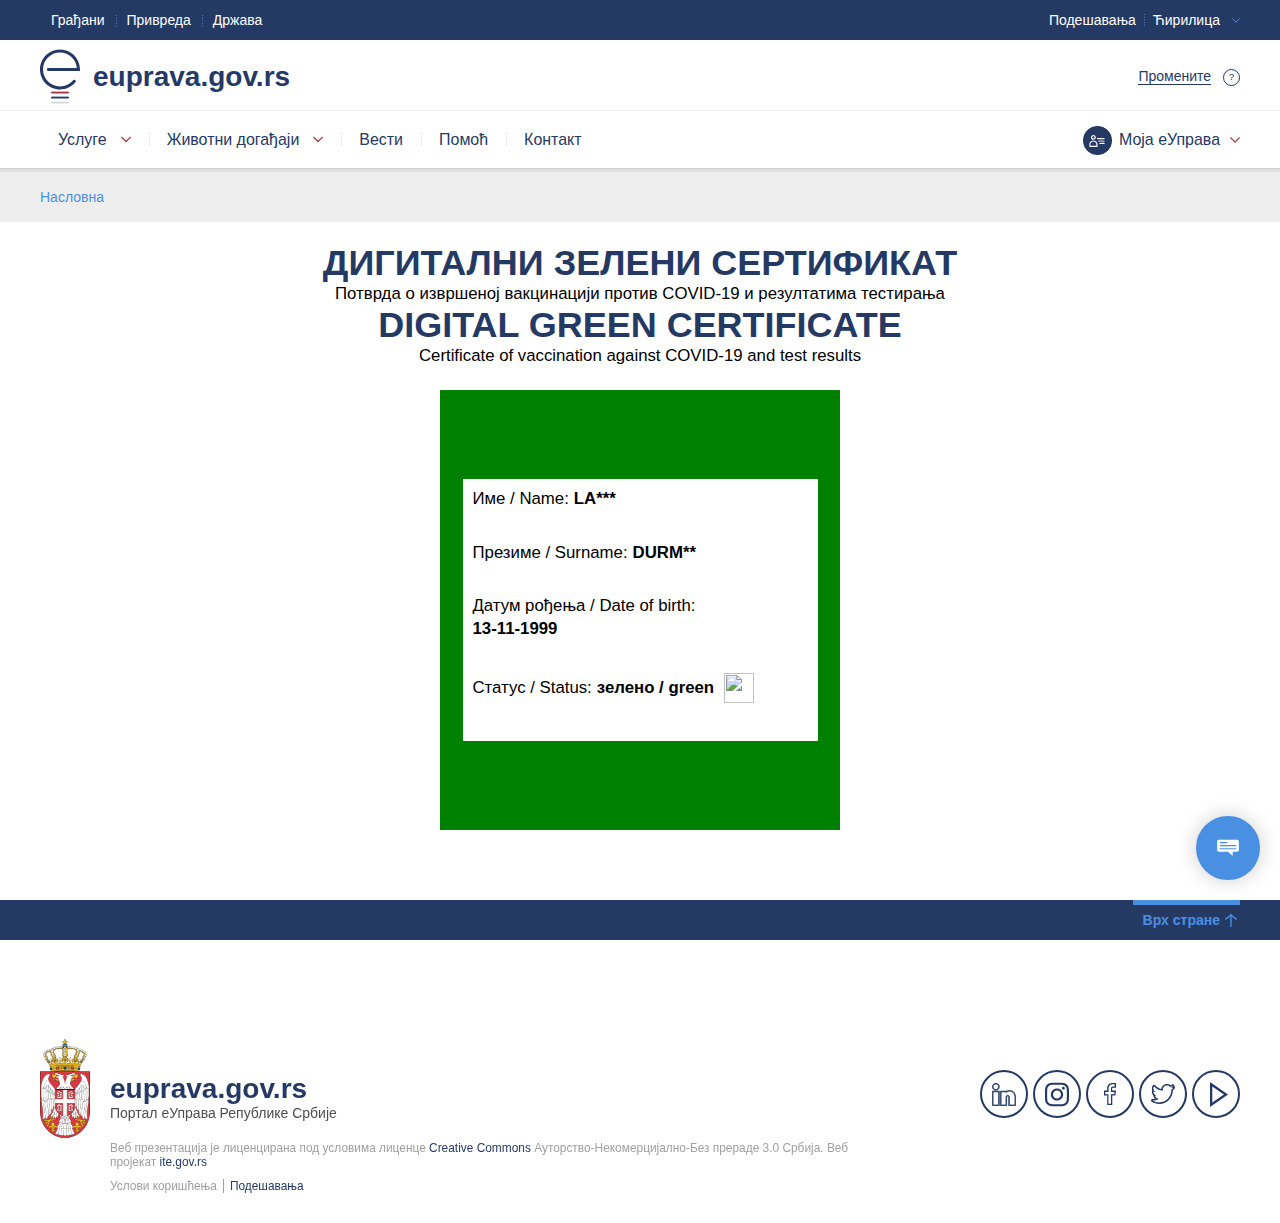
==== commit 9ef76edd: "second" ====
--- a/DigitalniZeleniSertifikat/validacijaDokumenta/id=uxyTE91OVwyWwdct9tx29cxcc5ZPUdxDk0jyz9w2NMWNwmZmQzQ3V43pcIztLmeMMN2bbwWiWN9Z4OWOwgThwMTMMTQMhd2OpyuT0zMY4TZbx50MbtVaj2ZCL9cN9x5Y2NCpWQyXE5MTxUZUc.html
+++ b/DigitalniZeleniSertifikat/validacijaDokumenta/id=uxyTE91OVwyWwdct9tx29cxcc5ZPUdxDk0jyz9w2NMWNwmZmQzQ3V43pcIztLmeMMN2bbwWiWN9Z4OWOwgThwMTMMTQMhd2OpyuT0zMY4TZbx50MbtVaj2ZCL9cN9x5Y2NCpWQyXE5MTxUZUc.html
@@ -2,6 +2,154 @@
 <html>
   <head>
   <style>
+@charset "UTF-8";@font-face{font-family:Montserrat;font-weight:100;font-style:normal;src:url(../fonts/Montserrat-Thin.ttf) format("truetype"),url(../fonts/Montserrat-Thin.eot) format("embedded-opentype"),url(../fonts/Montserrat-Thin.woff) format("woff"),url(../fonts/Montserrat-Thin.svg) format("svg")}@font-face{font-family:Montserrat;font-weight:100;font-style:italic;src:url(../fonts/Montserrat-ThinItalic.ttf) format("truetype"),url(../fonts/Montserrat-ThinItalic.eot) format("embedded-opentype"),url(../fonts/Montserrat-ThinItalic.woff) format("woff"),url(../fonts/Montserrat-ThinItalic.svg) format("svg")}@font-face{font-family:Montserrat;font-weight:200;font-style:normal;src:url(../fonts/Montserrat-ExtraLight.ttf) format("truetype"),url(../fonts/Montserrat-ExtraLight.eot) format("embedded-opentype"),url(../fonts/Montserrat-ExtraLight.woff) format("woff"),url(../fonts/Montserrat-ExtraLight.svg) format("svg")}@font-face{font-family:Montserrat;font-weight:200;font-style:italic;src:url(../fonts/Montserrat-ExtraLightItalic.ttf) format("truetype"),url(../fonts/Montserrat-ExtraLightItalic.eot) format("embedded-opentype"),url(../fonts/Montserrat-ExtraLightItalic.woff) format("woff"),url(../fonts/Montserrat-ExtraLightItalic.svg) format("svg")}@font-face{font-family:Montserrat;font-weight:300;font-style:normal;src:url(../fonts/Montserrat-Light.ttf) format("truetype"),url(../fonts/Montserrat-Light.eot) format("embedded-opentype"),url(../fonts/Montserrat-Light.woff) format("woff"),url(../fonts/Montserrat-Light.svg) format("svg")}@font-face{font-family:Montserrat;font-weight:300;font-style:italic;src:url(../fonts/Montserrat-LightItalic.ttf) format("truetype"),url(../fonts/Montserrat-LightItalic.eot) format("embedded-opentype"),url(../fonts/Montserrat-LightItalic.woff) format("woff"),url(../fonts/Montserrat-LightItalic.svg) format("svg")}@font-face{font-family:Montserrat;font-weight:400;font-style:normal;src:url(../fonts/Montserrat-Regular.ttf) format("truetype"),url(../fonts/Montserrat-Regular.eot) format("embedded-opentype"),url(../fonts/Montserrat-Regular.woff) format("woff"),url(../fonts/Montserrat-Regular.svg) format("svg")}@font-face{font-family:Montserrat;font-weight:400;font-style:italic;src:url(../fonts/Montserrat-Italic.ttf) format("truetype"),url(../fonts/Montserrat-Italic.eot) format("embedded-opentype"),url(../fonts/Montserrat-Italic.woff) format("woff"),url(../fonts/Montserrat-Italic.svg) format("svg")}@font-face{font-family:Montserrat;font-weight:500;font-style:normal;src:url(../fonts/Montserrat-Medium.ttf) format("truetype"),url(../fonts/Montserrat-Medium.eot) format("embedded-opentype"),url(../fonts/Montserrat-Medium.woff) format("woff"),url(../fonts/Montserrat-Medium.svg) format("svg")}@font-face{font-family:Montserrat;font-weight:500;font-style:italic;src:url(../fonts/Montserrat-MediumItalic.ttf) format("truetype"),url(../fonts/Montserrat-MediumItalic.eot) format("embedded-opentype"),url(../fonts/Montserrat-MediumItalic.woff) format("woff"),url(../fonts/Montserrat-MediumItalic.svg) format("svg")}@font-face{font-family:Montserrat;font-weight:700;font-style:normal;src:url(../fonts/Montserrat-Bold.ttf) format("truetype"),url(../fonts/Montserrat-Bold.eot) format("embedded-opentype"),url(../fonts/Montserrat-Bold.woff) format("woff"),url(../fonts/Montserrat-Bold.svg) format("svg")}@font-face{font-family:Montserrat;font-weight:700;font-style:italic;src:url(../fonts/Montserrat-BoldItalic.ttf) format("truetype"),url(../fonts/Montserrat-BoldItalic.eot) format("embedded-opentype"),url(../fonts/Montserrat-BoldItalic.woff) format("woff"),url(../fonts/Montserrat-BoldItalic.svg) format("svg")}@font-face{font-family:Montserrat;font-weight:800;font-style:normal;src:url(../fonts/Montserrat-ExtraBold.ttf) format("truetype"),url(../fonts/Montserrat-ExtraBold.eot) format("embedded-opentype"),url(../fonts/Montserrat-ExtraBold.woff) format("woff"),url(../fonts/Montserrat-ExtraBold.svg) format("svg")}@font-face{font-family:Montserrat;font-weight:800;font-style:italic;src:url(../fonts/Montserrat-ExtraBoldItalic.ttf) format("truetype"),url(../fonts/Montserrat-ExtraBoldItalic.eot) format("embedded-opentype"),url(../fonts/Montserrat-ExtraBoldItalic.woff) format("woff"),url(../fonts/Montserrat-ExtraBoldItalic.svg) format("svg")}@font-face{font-family:Montserrat;font-weight:900;font-style:normal;src:url(../fonts/Montserrat-Black.ttf) format("truetype"),url(../fonts/Montserrat-Black.eot) format("embedded-opentype"),url(../fonts/Montserrat-Black.woff) format("woff"),url(../fonts/Montserrat-Black.svg) format("svg")}@font-face{font-family:Montserrat;font-weight:900;font-style:italic;src:url(../fonts/Montserrat-BlackItalic.ttf) format("truetype"),url(../fonts/Montserrat-BlackItalic.eot) format("embedded-opentype"),url(../fonts/Montserrat-BlackItalic.woff) format("woff"),url(../fonts/Montserrat-BlackItalic.svg) format("svg")}html{color:#000;background:#fff}blockquote,body,button,code,dd,div,dl,dt,fieldset,form,h1,h2,h3,h4,h5,h6,input,legend,li,ol,p,pre,select,td,textarea,th,ul{margin:0;padding:0}table{border-collapse:collapse;border-spacing:0}fieldset,img{border:0}address,button,caption,cite,code,dfn,em,input,optgroup,option,select,strong,textarea,th,var{font:inherit}del,ins{text-decoration:none}li{list-style:none}caption,th{text-align:left}h1,h2,h3,h4,h5,h6{font-size:100%;font-weight:400}q:after,q:before{content:""}abbr,acronym{border:0;font-variant:normal}sub,sup{vertical-align:baseline}legend{color:#000}a{color:inherit;text-decoration:none}footer,header,nav,section{display:block}
+
+/*!
+ * jQuery UI CSS Framework 1.12.1
+ * http://jqueryui.com
+ *
+ * Copyright jQuery Foundation and other contributors
+ * Released under the MIT license.
+ * http://jquery.org/license
+ *
+ * http://api.jqueryui.com/category/theming/
+ */.ui-helper-hidden{display:none}.ui-helper-hidden-accessible{border:0;clip:rect(0 0 0 0);height:1px;margin:-1px;overflow:hidden;padding:0;position:absolute;width:1px}.ui-helper-reset{margin:0;padding:0;border:0;outline:0;line-height:1.3;text-decoration:none;font-size:100%;list-style:none}.ui-helper-clearfix:after,.ui-helper-clearfix:before{content:"";display:table;border-collapse:collapse}.ui-helper-clearfix:after{clear:both}.ui-helper-zfix{width:100%;height:100%;top:0;left:0;position:absolute;opacity:0;filter:Alpha(Opacity=0)}.ui-front{z-index:100}.ui-state-disabled{cursor:default!important;pointer-events:none}.ui-icon{display:inline-block;vertical-align:middle;margin-top:-.25em;position:relative;text-indent:-99999px;overflow:hidden;background-repeat:no-repeat}.ui-widget-icon-block{left:50%;margin-left:-8px;display:block}.ui-widget-overlay{position:fixed;top:0;left:0;width:100%;height:100%}
+
+/*!
+ * jQuery UI Datepicker 1.12.1
+ * http://jqueryui.com
+ *
+ * Copyright jQuery Foundation and other contributors
+ * Released under the MIT license.
+ * http://jquery.org/license
+ *
+ * http://api.jqueryui.com/datepicker/#theming
+ */.ui-datepicker{width:17em;padding:.2em .2em 0;display:none}.ui-datepicker .ui-datepicker-header{position:relative;padding:.2em 0}.ui-datepicker .ui-datepicker-next,.ui-datepicker .ui-datepicker-prev{position:absolute;top:2px;width:1.8em;height:1.8em}.ui-datepicker .ui-datepicker-next-hover,.ui-datepicker .ui-datepicker-prev-hover{top:1px}.ui-datepicker .ui-datepicker-prev{left:2px}.ui-datepicker .ui-datepicker-next{right:2px}.ui-datepicker .ui-datepicker-prev-hover{left:1px}.ui-datepicker .ui-datepicker-next-hover{right:1px}.ui-datepicker .ui-datepicker-next span,.ui-datepicker .ui-datepicker-prev span{display:block;position:absolute;left:50%;margin-left:-8px;top:50%;margin-top:-8px}.ui-datepicker .ui-datepicker-title{margin:0 2.3em;line-height:1.8em;text-align:center}.ui-datepicker .ui-datepicker-title select{font-size:1em;margin:1px 0}.ui-datepicker select.ui-datepicker-month,.ui-datepicker select.ui-datepicker-year{width:45%}.ui-datepicker table{width:100%;font-size:.9em;border-collapse:collapse;margin:0 0 .4em}.ui-datepicker th{padding:.7em .3em;text-align:center;font-weight:700;border:0}.ui-datepicker td{border:0;padding:1px}.ui-datepicker td a,.ui-datepicker td span{display:block;padding:.2em;text-align:right;text-decoration:none}.ui-datepicker .ui-datepicker-buttonpane{background-image:none;margin:.7em 0 0;padding:0 .2em;border-left:0;border-right:0;border-bottom:0}.ui-datepicker .ui-datepicker-buttonpane button{float:right;margin:.5em .2em .4em;cursor:pointer;padding:.2em .6em .3em;width:auto;overflow:visible}.ui-datepicker .ui-datepicker-buttonpane button.ui-datepicker-current{float:left}.ui-datepicker.ui-datepicker-multi{width:auto}.ui-datepicker-multi .ui-datepicker-group{float:left}.ui-datepicker-multi .ui-datepicker-group table{width:95%;margin:0 auto .4em}.ui-datepicker-multi-2 .ui-datepicker-group{width:50%}.ui-datepicker-multi-3 .ui-datepicker-group{width:33.3%}.ui-datepicker-multi-4 .ui-datepicker-group{width:25%}.ui-datepicker-multi .ui-datepicker-group-last .ui-datepicker-header,.ui-datepicker-multi .ui-datepicker-group-middle .ui-datepicker-header{border-left-width:0}.ui-datepicker-multi .ui-datepicker-buttonpane{clear:left}.ui-datepicker-row-break{clear:both;width:100%;font-size:0}.ui-datepicker-rtl{direction:rtl}.ui-datepicker-rtl .ui-datepicker-prev{right:2px;left:auto}.ui-datepicker-rtl .ui-datepicker-next{left:2px;right:auto}.ui-datepicker-rtl .ui-datepicker-prev:hover{right:1px;left:auto}.ui-datepicker-rtl .ui-datepicker-next:hover{left:1px;right:auto}.ui-datepicker-rtl .ui-datepicker-buttonpane{clear:right}.ui-datepicker-rtl .ui-datepicker-buttonpane button{float:left}.ui-datepicker-rtl .ui-datepicker-buttonpane button.ui-datepicker-current,.ui-datepicker-rtl .ui-datepicker-group{float:right}.ui-datepicker-rtl .ui-datepicker-group-last .ui-datepicker-header,.ui-datepicker-rtl .ui-datepicker-group-middle .ui-datepicker-header{border-right-width:0;border-left-width:1px}.ui-datepicker .ui-icon{display:block;text-indent:-99999px;overflow:hidden;background-repeat:no-repeat;left:.5em;top:.3em}
+
+/*!
+ * jQuery UI CSS Framework 1.12.1
+ * http://jqueryui.com
+ *
+ * Copyright jQuery Foundation and other contributors
+ * Released under the MIT license.
+ * http://jquery.org/license
+ *
+ * http://api.jqueryui.com/category/theming/
+ *
+ * To view and modify this theme, visit http://jqueryui.com/themeroller/
+ */.ui-widget{font-family:Arial,Helvetica,sans-serif}.ui-widget,.ui-widget .ui-widget{font-size:1em}.ui-widget button,.ui-widget input,.ui-widget select,.ui-widget textarea{font-family:Arial,Helvetica,sans-serif;font-size:1em}.ui-widget.ui-widget-content{border:1px solid #c5c5c5}.ui-widget-content{border:1px solid #ddd;background:#fff;color:#333}.ui-widget-content a{color:#333}.ui-widget-header{border:1px solid #ddd;background:#e9e9e9;color:#333;font-weight:700}.ui-widget-header a{color:#333}.ui-button,.ui-state-default,.ui-widget-content .ui-state-default,.ui-widget-header .ui-state-default,html .ui-button.ui-state-disabled:active,html .ui-button.ui-state-disabled:hover{border:1px solid #c5c5c5;background:#f6f6f6;font-weight:400;color:#454545}.ui-button,.ui-state-default a,.ui-state-default a:link,.ui-state-default a:visited,a.ui-button,a:link.ui-button,a:visited.ui-button{color:#454545;text-decoration:none}.ui-button:focus,.ui-button:hover,.ui-state-focus,.ui-state-hover,.ui-widget-content .ui-state-focus,.ui-widget-content .ui-state-hover,.ui-widget-header .ui-state-focus,.ui-widget-header .ui-state-hover{border:1px solid #ccc;background:#ededed;font-weight:400;color:#2b2b2b}.ui-state-focus a,.ui-state-focus a:hover,.ui-state-focus a:link,.ui-state-focus a:visited,.ui-state-hover a,.ui-state-hover a:hover,.ui-state-hover a:link,.ui-state-hover a:visited,a.ui-button:focus,a.ui-button:hover{color:#2b2b2b;text-decoration:none}.ui-visual-focus{box-shadow:0 0 3px 1px #5e9ed6}.ui-button.ui-state-active:hover,.ui-button:active,.ui-state-active,.ui-widget-content .ui-state-active,.ui-widget-header .ui-state-active,a.ui-button:active{border:1px solid #003eff;background:#007fff;font-weight:400;color:#fff}.ui-icon-background,.ui-state-active .ui-icon-background{border:#003eff;background-color:#fff}.ui-state-active a,.ui-state-active a:link,.ui-state-active a:visited{color:#fff;text-decoration:none}.ui-state-highlight,.ui-widget-content .ui-state-highlight,.ui-widget-header .ui-state-highlight{border:1px solid #dad55e;background:#fffa90;color:#777620}.ui-state-checked{border:1px solid #dad55e;background:#fffa90}.ui-state-highlight a,.ui-widget-content .ui-state-highlight a,.ui-widget-header .ui-state-highlight a{color:#777620}.ui-state-error,.ui-widget-content .ui-state-error,.ui-widget-header .ui-state-error{border:1px solid #f1a899;background:#fddfdf;color:#5f3f3f}.ui-state-error-text,.ui-state-error a,.ui-widget-content .ui-state-error-text,.ui-widget-content .ui-state-error a,.ui-widget-header .ui-state-error-text,.ui-widget-header .ui-state-error a{color:#5f3f3f}.ui-priority-primary,.ui-widget-content .ui-priority-primary,.ui-widget-header .ui-priority-primary{font-weight:700}.ui-priority-secondary,.ui-widget-content .ui-priority-secondary,.ui-widget-header .ui-priority-secondary{opacity:.7;filter:Alpha(Opacity=70);font-weight:400}.ui-state-disabled,.ui-widget-content .ui-state-disabled,.ui-widget-header .ui-state-disabled{opacity:.35;filter:Alpha(Opacity=35);background-image:none}.ui-state-disabled .ui-icon{filter:Alpha(Opacity=35)}.ui-icon{width:16px;height:16px}.ui-icon,.ui-widget-content .ui-icon,.ui-widget-header .ui-icon{background-image:url(images/ui-icons_444444_256x240.png)}.ui-button:focus .ui-icon,.ui-button:hover .ui-icon,.ui-state-focus .ui-icon,.ui-state-hover .ui-icon{background-image:url(images/ui-icons_555555_256x240.png)}.ui-button:active .ui-icon,.ui-state-active .ui-icon{background-image:url(images/ui-icons_ffffff_256x240.png)}.ui-button .ui-state-highlight.ui-icon,.ui-state-highlight .ui-icon{background-image:url(images/ui-icons_777620_256x240.png)}.ui-state-error-text .ui-icon,.ui-state-error .ui-icon{background-image:url(images/ui-icons_cc0000_256x240.png)}.ui-button .ui-icon{background-image:url(images/ui-icons_777777_256x240.png)}.ui-icon-blank{background-position:16px 16px}.ui-icon-caret-1-n{background-position:0 0}.ui-icon-caret-1-ne{background-position:-16px 0}.ui-icon-caret-1-e{background-position:-32px 0}.ui-icon-caret-1-se{background-position:-48px 0}.ui-icon-caret-1-s{background-position:-65px 0}.ui-icon-caret-1-sw{background-position:-80px 0}.ui-icon-caret-1-w{background-position:-96px 0}.ui-icon-caret-1-nw{background-position:-112px 0}.ui-icon-caret-2-n-s{background-position:-128px 0}.ui-icon-caret-2-e-w{background-position:-144px 0}.ui-icon-triangle-1-n{background-position:0 -16px}.ui-icon-triangle-1-ne{background-position:-16px -16px}.ui-icon-triangle-1-e{background-position:-32px -16px}.ui-icon-triangle-1-se{background-position:-48px -16px}.ui-icon-triangle-1-s{background-position:-65px -16px}.ui-icon-triangle-1-sw{background-position:-80px -16px}.ui-icon-triangle-1-w{background-position:-96px -16px}.ui-icon-triangle-1-nw{background-position:-112px -16px}.ui-icon-triangle-2-n-s{background-position:-128px -16px}.ui-icon-triangle-2-e-w{background-position:-144px -16px}.ui-icon-arrow-1-n{background-position:0 -32px}.ui-icon-arrow-1-ne{background-position:-16px -32px}.ui-icon-arrow-1-e{background-position:-32px -32px}.ui-icon-arrow-1-se{background-position:-48px -32px}.ui-icon-arrow-1-s{background-position:-65px -32px}.ui-icon-arrow-1-sw{background-position:-80px -32px}.ui-icon-arrow-1-w{background-position:-96px -32px}.ui-icon-arrow-1-nw{background-position:-112px -32px}.ui-icon-arrow-2-n-s{background-position:-128px -32px}.ui-icon-arrow-2-ne-sw{background-position:-144px -32px}.ui-icon-arrow-2-e-w{background-position:-160px -32px}.ui-icon-arrow-2-se-nw{background-position:-176px -32px}.ui-icon-arrowstop-1-n{background-position:-192px -32px}.ui-icon-arrowstop-1-e{background-position:-208px -32px}.ui-icon-arrowstop-1-s{background-position:-224px -32px}.ui-icon-arrowstop-1-w{background-position:-240px -32px}.ui-icon-arrowthick-1-n{background-position:1px -48px}.ui-icon-arrowthick-1-ne{background-position:-16px -48px}.ui-icon-arrowthick-1-e{background-position:-32px -48px}.ui-icon-arrowthick-1-se{background-position:-48px -48px}.ui-icon-arrowthick-1-s{background-position:-64px -48px}.ui-icon-arrowthick-1-sw{background-position:-80px -48px}.ui-icon-arrowthick-1-w{background-position:-96px -48px}.ui-icon-arrowthick-1-nw{background-position:-112px -48px}.ui-icon-arrowthick-2-n-s{background-position:-128px -48px}.ui-icon-arrowthick-2-ne-sw{background-position:-144px -48px}.ui-icon-arrowthick-2-e-w{background-position:-160px -48px}.ui-icon-arrowthick-2-se-nw{background-position:-176px -48px}.ui-icon-arrowthickstop-1-n{background-position:-192px -48px}.ui-icon-arrowthickstop-1-e{background-position:-208px -48px}.ui-icon-arrowthickstop-1-s{background-position:-224px -48px}.ui-icon-arrowthickstop-1-w{background-position:-240px -48px}.ui-icon-arrowreturnthick-1-w{background-position:0 -64px}.ui-icon-arrowreturnthick-1-n{background-position:-16px -64px}.ui-icon-arrowreturnthick-1-e{background-position:-32px -64px}.ui-icon-arrowreturnthick-1-s{background-position:-48px -64px}.ui-icon-arrowreturn-1-w{background-position:-64px -64px}.ui-icon-arrowreturn-1-n{background-position:-80px -64px}.ui-icon-arrowreturn-1-e{background-position:-96px -64px}.ui-icon-arrowreturn-1-s{background-position:-112px -64px}.ui-icon-arrowrefresh-1-w{background-position:-128px -64px}.ui-icon-arrowrefresh-1-n{background-position:-144px -64px}.ui-icon-arrowrefresh-1-e{background-position:-160px -64px}.ui-icon-arrowrefresh-1-s{background-position:-176px -64px}.ui-icon-arrow-4{background-position:0 -80px}.ui-icon-arrow-4-diag{background-position:-16px -80px}.ui-icon-extlink{background-position:-32px -80px}.ui-icon-newwin{background-position:-48px -80px}.ui-icon-refresh{background-position:-64px -80px}.ui-icon-shuffle{background-position:-80px -80px}.ui-icon-transfer-e-w{background-position:-96px -80px}.ui-icon-transferthick-e-w{background-position:-112px -80px}.ui-icon-folder-collapsed{background-position:0 -96px}.ui-icon-folder-open{background-position:-16px -96px}.ui-icon-document{background-position:-32px -96px}.ui-icon-document-b{background-position:-48px -96px}.ui-icon-note{background-position:-64px -96px}.ui-icon-mail-closed{background-position:-80px -96px}.ui-icon-mail-open{background-position:-96px -96px}.ui-icon-suitcase{background-position:-112px -96px}.ui-icon-comment{background-position:-128px -96px}.ui-icon-person{background-position:-144px -96px}.ui-icon-print{background-position:-160px -96px}.ui-icon-trash{background-position:-176px -96px}.ui-icon-locked{background-position:-192px -96px}.ui-icon-unlocked{background-position:-208px -96px}.ui-icon-bookmark{background-position:-224px -96px}.ui-icon-tag{background-position:-240px -96px}.ui-icon-home{background-position:0 -112px}.ui-icon-flag{background-position:-16px -112px}.ui-icon-calendar{background-position:-32px -112px}.ui-icon-cart{background-position:-48px -112px}.ui-icon-pencil{background-position:-64px -112px}.ui-icon-clock{background-position:-80px -112px}.ui-icon-disk{background-position:-96px -112px}.ui-icon-calculator{background-position:-112px -112px}.ui-icon-zoomin{background-position:-128px -112px}.ui-icon-zoomout{background-position:-144px -112px}.ui-icon-search{background-position:-160px -112px}.ui-icon-wrench{background-position:-176px -112px}.ui-icon-gear{background-position:-192px -112px}.ui-icon-heart{background-position:-208px -112px}.ui-icon-star{background-position:-224px -112px}.ui-icon-link{background-position:-240px -112px}.ui-icon-cancel{background-position:0 -128px}.ui-icon-plus{background-position:-16px -128px}.ui-icon-plusthick{background-position:-32px -128px}.ui-icon-minus{background-position:-48px -128px}.ui-icon-minusthick{background-position:-64px -128px}.ui-icon-close{background-position:-80px -128px}.ui-icon-closethick{background-position:-96px -128px}.ui-icon-key{background-position:-112px -128px}.ui-icon-lightbulb{background-position:-128px -128px}.ui-icon-scissors{background-position:-144px -128px}.ui-icon-clipboard{background-position:-160px -128px}.ui-icon-copy{background-position:-176px -128px}.ui-icon-contact{background-position:-192px -128px}.ui-icon-image{background-position:-208px -128px}.ui-icon-video{background-position:-224px -128px}.ui-icon-script{background-position:-240px -128px}.ui-icon-alert{background-position:0 -144px}.ui-icon-info{background-position:-16px -144px}.ui-icon-notice{background-position:-32px -144px}.ui-icon-help{background-position:-48px -144px}.ui-icon-check{background-position:-64px -144px}.ui-icon-bullet{background-position:-80px -144px}.ui-icon-radio-on{background-position:-96px -144px}.ui-icon-radio-off{background-position:-112px -144px}.ui-icon-pin-w{background-position:-128px -144px}.ui-icon-pin-s{background-position:-144px -144px}.ui-icon-play{background-position:0 -160px}.ui-icon-pause{background-position:-16px -160px}.ui-icon-seek-next{background-position:-32px -160px}.ui-icon-seek-prev{background-position:-48px -160px}.ui-icon-seek-end{background-position:-64px -160px}.ui-icon-seek-first,.ui-icon-seek-start{background-position:-80px -160px}.ui-icon-stop{background-position:-96px -160px}.ui-icon-eject{background-position:-112px -160px}.ui-icon-volume-off{background-position:-128px -160px}.ui-icon-volume-on{background-position:-144px -160px}.ui-icon-power{background-position:0 -176px}.ui-icon-signal-diag{background-position:-16px -176px}.ui-icon-signal{background-position:-32px -176px}.ui-icon-battery-0{background-position:-48px -176px}.ui-icon-battery-1{background-position:-64px -176px}.ui-icon-battery-2{background-position:-80px -176px}.ui-icon-battery-3{background-position:-96px -176px}.ui-icon-circle-plus{background-position:0 -192px}.ui-icon-circle-minus{background-position:-16px -192px}.ui-icon-circle-close{background-position:-32px -192px}.ui-icon-circle-triangle-e{background-position:-48px -192px}.ui-icon-circle-triangle-s{background-position:-64px -192px}.ui-icon-circle-triangle-w{background-position:-80px -192px}.ui-icon-circle-triangle-n{background-position:-96px -192px}.ui-icon-circle-arrow-e{background-position:-112px -192px}.ui-icon-circle-arrow-s{background-position:-128px -192px}.ui-icon-circle-arrow-w{background-position:-144px -192px}.ui-icon-circle-arrow-n{background-position:-160px -192px}.ui-icon-circle-zoomin{background-position:-176px -192px}.ui-icon-circle-zoomout{background-position:-192px -192px}.ui-icon-circle-check{background-position:-208px -192px}.ui-icon-circlesmall-plus{background-position:0 -208px}.ui-icon-circlesmall-minus{background-position:-16px -208px}.ui-icon-circlesmall-close{background-position:-32px -208px}.ui-icon-squaresmall-plus{background-position:-48px -208px}.ui-icon-squaresmall-minus{background-position:-64px -208px}.ui-icon-squaresmall-close{background-position:-80px -208px}.ui-icon-grip-dotted-vertical{background-position:0 -224px}.ui-icon-grip-dotted-horizontal{background-position:-16px -224px}.ui-icon-grip-solid-vertical{background-position:-32px -224px}.ui-icon-grip-solid-horizontal{background-position:-48px -224px}.ui-icon-gripsmall-diagonal-se{background-position:-64px -224px}.ui-icon-grip-diagonal-se{background-position:-80px -224px}.ui-corner-all,.ui-corner-left,.ui-corner-tl,.ui-corner-top{border-top-left-radius:3px}.ui-corner-all,.ui-corner-right,.ui-corner-top,.ui-corner-tr{border-top-right-radius:3px}.ui-corner-all,.ui-corner-bl,.ui-corner-bottom,.ui-corner-left{border-bottom-left-radius:3px}.ui-corner-all,.ui-corner-bottom,.ui-corner-br,.ui-corner-right{border-bottom-right-radius:3px}.ui-widget-overlay{background:#aaa;opacity:.3;filter:Alpha(Opacity=30)}.ui-widget-shadow{box-shadow:0 0 5px #666}body,html{font-family:Montserrat,sans-serif;font-size:14px;min-height:100%;background:#fff;font-weight:500;-ms-font-feature-settings:"locl" 0;font-feature-settings:"locl" 0}html.large,html.large body{font-size:18px}html.small,html.small body{font-size:11px}button,input,select,textarea{-webkit-appearance:none;outline:none}.container{max-width:1200px;padding:0 20px;margin:0 auto;position:relative}html.no-sticky body>header{position:relative;top:0}body>header{position:-webkit-sticky;position:sticky;z-index:10;top:-110px;background:#fff;color:#253965;-webkit-transition:.3s;transition:.3s}body>header,body>header .container{height:172px}body>header .top-bar{position:absolute;left:0;top:0;right:0;height:40px;background:#253965}body>header .bot-bar{position:absolute;left:0;bottom:0;right:0;height:3px;background:#e0e0e0;border-top:1px solid #ccc}body>header .mid-sep{position:absolute;left:0;bottom:61px;right:0;height:1px;background:#eee}body>header h1{position:absolute;left:20px;bottom:68px;height:55px;line-height:55px;font-size:2rem;font-weight:700}body>header h1 a{display:block;padding-left:53px;background:url(../img/logo.svg) no-repeat 0 50%;background-size:40px 55px;overflow:hidden}body>header.scrolled nav{left:60px}body>header.scrolled h1{bottom:15px;height:30px;z-index:1}body>header.scrolled h1 a{text-indent:-10000px;width:30px;height:30px;padding:0;background-size:24px 30px}body>header .head-tabs{position:absolute;top:0;left:20px}body>header .head-tabs ul{display:-webkit-box;display:flex}body>header .head-tabs ul li{box-sizing:border-box;height:40px;line-height:35px;color:#fff;border-top:3px solid transparent}body>header .head-tabs ul li a{display:block;padding:0 11px}body>header .head-tabs ul li+li{background:url(../img/htsep.svg) 0 50% no-repeat;background-size:1px 13px}body>header .head-tabs ul li.active{background:#fff;color:#253965;border-color:#a33943}body>header .head-tabs ul li.active+li{background:transparent}body>header .my-egov{position:absolute;right:10px;bottom:4px;height:57px;line-height:57px;padding:0 10px;display:-webkit-box;display:flex;-webkit-box-orient:horizontal;-webkit-box-direction:reverse;flex-direction:row-reverse}body>header .my-egov>a{margin:0 -10px;display:block;padding:0 30px 0 46px;font-size:1.14rem;font-weight:500;position:relative;-webkit-transition:-webkit-filter .3s;transition:-webkit-filter .3s;transition:filter .3s;transition:filter .3s,-webkit-filter .3s}@media screen and (min-width:991px) and (max-width:1200px){body>header .my-egov>a{font-size:1.07rem;max-width:130px;overflow:hidden;white-space:nowrap;text-overflow:ellipsis}}body>header .my-egov>a:before{content:"";position:absolute;left:0;left:10px;top:15px;width:27px;height:27px;background:url(../img/mojaeuprava-bela.svg) no-repeat 50% 50%;background-color:#253965;background-size:16px 12px;border:1px solid #253965;border-radius:14px}body>header .my-egov>a:after{content:"";position:absolute;right:0;right:10px;top:25px;width:10px;height:7px;background:url(../img/menudd.svg) no-repeat 50% 50%;background-size:contain}body>header .my-egov>a.has-count{padding-right:40px}body>header .my-egov>a.has-count:after{display:none}body>header .my-egov>a.has-count:hover{-webkit-filter:none;filter:none}body>header .my-egov>a.has-count span{position:absolute;right:5px;top:15px;height:27px;width:27px;border-radius:20px;font-size:.86rem;font-weight:700;line-height:27px;text-align:center;color:#fff;background:#a53841}@media screen and (min-width:991px){body>header .my-egov.open a:hover{-webkit-filter:none;filter:none;-webkit-transition:0s;transition:0s}}body>header .my-egov>a.my-data{position:absolute;position:relative;margin-right:12px;top:0;padding-right:10px;width:auto;white-space:nowrap;background-image:url(../img/hnsep.svg);background-repeat:no-repeat;background-position:100% 50%;background-size:1px 13px;min-width:0;-webkit-transition:-webkit-filter .3s;transition:-webkit-filter .3s;transition:filter .3s;transition:filter .3s,-webkit-filter .3s}@media screen and (max-width:990px){body>header .my-egov>a.my-data{padding-right:0;margin-right:4px;background-image:none}}body>header .my-egov>a.my-data:after{display:none}body>header .my-egov>a.my-data:before{background-image:url(../img/mojipodaci.svg);background-size:12px 12px;background-color:transparent!important}body>header .my-egov>a.egov-user:before{background-color:#253965!important;background-image:url(../img/mojaeuprava-bela.svg) no-repeat 50% 50%!important}body>header .my-egov>a.egov-user p.user-role{line-height:normal;margin-top:-20px;font-size:.8em}body>header .my-egov>a.my-activity{position:absolute;position:relative;margin-right:12px;top:0;padding-right:10px;width:auto;white-space:nowrap;background-image:url(../img/hnsep.svg);background-repeat:no-repeat;background-position:100% 50%;background-size:1px 13px;min-width:0;-webkit-transition:-webkit-filter .3s;transition:-webkit-filter .3s;transition:filter .3s;transition:filter .3s,-webkit-filter .3s}@media screen and (max-width:990px){body>header .my-egov>a.my-activity{padding-right:0;margin-right:4px;background-image:none}}body>header .my-egov>a.my-activity:after{display:none}body>header .my-egov>a.my-activity:before{background-image:url(../img/mojeaktivnosti.svg);background-size:12px 12px}body>header .my-egov.narrow>a.my-activity,body>header .my-egov.narrow>a.my-data{overflow:hidden;text-indent:-1000px}body>header .my-egov ul{visibility:hidden;position:absolute;z-index:2;top:57px;right:0;line-height:40px;width:-webkit-max-content;width:-moz-max-content;width:max-content;min-width:100%;padding:12px 0;color:#253965;background:#d2e7ff;box-shadow:1px 2px 3px rgba(0,0,0,.3)}body>header .my-egov ul li{position:relative}body>header .my-egov ul li a{display:block;padding-right:30px;padding-left:20px;text-align:right}body>header .my-egov ul li a.has-count{position:relative;padding-right:40px}body>header .my-egov ul li a.has-count span{position:absolute;right:5px;top:7px;height:27px;width:27px;border-radius:20px;font-size:.86rem;font-weight:700;line-height:27px;text-align:center;color:#fff;background:#a53841}body>header .my-egov ul li.has-child>a:after{content:"";position:absolute;top:0;bottom:0;left:10px;width:40px;-webkit-transform:scaleX(-1);transform:scaleX(-1)}body>header .my-egov ul li.has-child:hover>a:after{background:url(../img/menuarrow.svg) 100% 50% no-repeat;-webkit-filter:brightness(0) invert(1);filter:brightness(0) invert(1)}body>header .my-egov ul li ul{width:auto;white-space:nowrap;right:100%;top:-12px;opacity:0;visibility:hidden}body>header .my-egov ul li:hover ul{visibility:visible;opacity:1}body>header .my-egov ul li:hover{background:#253965;color:#fff}body>header .my-egov ul li.emph{font-weight:700;color:#000}body>header .my-egov ul li.level{position:relative;background:none;color:#253965;display:-webkit-box;display:flex;-webkit-box-align:center;align-items:center}body>header .my-egov ul li.level:before{content:"";position:absolute;background:#4a90e2;opacity:.3;top:0;left:0;width:100%;height:100%}body>header .my-egov ul li.level label{position:relative;-webkit-box-flex:1;flex-grow:1;text-transform:uppercase;font-size:.8rem;margin-left:10px;white-space:nowrap}body>header .my-egov ul li.level>div{position:relative;margin-right:20px;display:-webkit-box;display:flex}body>header .my-egov ul li.level>div>span{display:block;width:30px;height:30px;margin-left:5px;position:relative}body>header .my-egov ul li.level>div>span.active:after{opacity:1}body>header .my-egov ul li.level>div>span:after{opacity:.5;content:"";display:block;width:30px;height:30px;border:1px solid #253965;border-radius:16px;background:url(../img/layer-1.svg) no-repeat 50% 50%/20px 20px}body>header .my-egov ul li.level>div>span:nth-child(2):after{background-image:url(../img/layer-2.svg)}body>header .my-egov ul li.level>div>span:nth-child(3):after{background-image:url(../img/layer-3.svg)}body>header .my-egov ul li.level>div>span>em{z-index:2;position:absolute;right:0;top:calc(100% + 8px);background:#fff;box-sizing:border-box;width:calc(100vw - 20px);max-width:300px;width:-webkit-max-content;width:-moz-max-content;width:max-content;background:#253965;color:#fff;padding:10px;line-height:normal;visibility:hidden;opacity:0;-webkit-transition:.3s;transition:.3s}body>header .my-egov ul li.level>div>span>em:before{content:"";position:absolute;top:-6px;right:9px;border-top:6px solid #253965;border-color:currentcolor transparent #253965;border-style:none solid solid;border-width:0 6px 6px}body>header .my-egov ul li.level>div>span:hover>em{visibility:visible;opacity:1}body>header .my-egov.open>a:first-child{background:#d2e7ff}body>header .my-egov.open ul{visibility:visible}body>header .muni{z-index:1;position:absolute;right:20px;bottom:86px;line-height:20px}body>header .muni .current{font-weight:700;position:relative;display:inline-block;padding-left:20px}body>header .muni .current:before{content:"";position:absolute;top:0;left:0;bottom:0;width:12px;background:url(../img/mappin.svg) no-repeat 50% 50%}body>header .muni a{border-bottom:1px solid #253965;cursor:pointer;margin:0 8px}body>header .muni .help{display:inline-block;vertical-align:middle;width:17px;height:17px;box-sizing:border-box;border:1px solid #253965;text-align:center;line-height:13px;font-size:.71rem;border-radius:9px;cursor:pointer}body>header .muni .help:before{content:"?"}body>header .current-user{display:none}body>header .lang{position:absolute;top:0;right:20px;color:#fff;line-height:40px;width:80px;display:-webkit-box;display:flex;z-index:2;-webkit-box-orient:horizontal;-webkit-box-direction:reverse;flex-direction:row-reverse}body>header .lang .ll-cont{position:relative;white-space:nowrap}body>header .lang li:hover{background:#253965;color:#fff}body>header .lang .ll-active{padding-left:9px;margin-left:8px;margin-right:-8px;padding-right:8px;background:url(../img/htsep.svg) 0 50% no-repeat;background-size:1px 13px}body>header .lang .ll-active a{text-align:right;display:block;padding-right:20px}body>header .lang .ll-active a:after{content:"";background:url(../img/langdd.svg) no-repeat;background-size:contain;position:absolute;right:0;width:8px;height:5px;top:calc(50% - 2px)}body>header .lang ul{position:absolute;top:40px;right:-8px;visibility:hidden;background:#d2e7ff;color:#253965;padding:8px 0;text-align:right;min-width:100%}body>header .lang li{position:relative}body>header .lang li a{display:block;padding:0 20px}body>header .lang li.active{display:none}body>header .lang.open .ll-active{background:#d2e7ff;color:#253965}body>header .lang.open ul{visibility:visible}body>header nav{position:absolute;bottom:0;left:20px}body>header nav li.back{display:none}body>header nav .active-line{bottom:0;position:absolute;left:0;width:40px;height:3px;background:#a33943}body>header nav>ul{display:-webkit-box;display:flex;padding-bottom:4px}body>header nav>ul>li{line-height:20px;position:relative;background:url(../img/hnsep.svg) 0 50% no-repeat;background-size:1px 13px}body>header nav>ul>li.home:first-of-type>a{padding-left:9px}body>header nav>ul>li:first-of-type{background:transparent}body>header nav>ul>li>a{padding:19px 18px 18px;display:block;font-size:1.14rem}body>header nav>ul>li.mob-only{display:none}body>header nav>ul>li.home>a{position:relative;width:15px;overflow:hidden;text-indent:-10000px;background:url(../img/home.svg) no-repeat 50% 50%;background-size:15px 12px;padding-left:9px;z-index:3}body>header nav>ul>li.active>a{color:#000}body>header nav>ul>li.active:after{position:absolute;bottom:-4px;left:18px;right:18px;height:3px;content:"";background:#a33943;display:none}body>header nav>ul>li.active.home:first-of-type:after{left:12px;right:14px}body>header nav>ul>li.active.has-child:after{right:40px}body>header nav>ul>li.active.has-child:hover:after{display:none}body>header nav>ul>li.home.active>a{background-image:url(../img/home-a.svg)}body>header nav>ul>li.has-child:hover,body>header nav>ul>li:hover{background-color:#d2e7ff}body>header nav>ul>li.has-child>a{padding-right:42px;background:url(../img/menudd.svg) no-repeat calc(100% - 18px) 50%;background-size:10px 7px}body>header nav>ul>li>ul{position:absolute;z-index:2;visibility:hidden;width:auto;display:block;left:-28px;left:0;top:57px;background:#d2e7ff;line-height:22px;box-shadow:1px 2px 3px rgba(0,0,0,.3)}body>header nav>ul>li>ul li{padding:0;min-width:280px;position:relative}body>header nav>ul>li>ul li a{display:block;padding:14px 50px 14px 28px;position:relative}body>header nav>ul>li>ul li.emph a{color:#4a90e2;font-weight:700}body>header nav>ul>li>ul li:hover{background:#253965;color:#fff}body>header nav>ul>li>ul li.has-child>a:after{content:"";position:absolute;top:0;bottom:0;right:10px;width:40px}body>header nav>ul>li>ul li.has-child:hover>a:after{background:url(../img/menuarrow.svg) 100% 50% no-repeat;-webkit-filter:brightness(0) invert(1);filter:brightness(0) invert(1)}body>header nav>ul>li>ul li>ul{position:absolute;top:-10px;left:100%;visibility:hidden;background:#d2e7ff;color:#253965;box-shadow:1px 1px 4px rgba(0,0,0,.3)}body>header nav>ul>li:hover>ul,body>header nav>ul>li>ul li:hover>ul{visibility:visible}body>header .settings{box-sizing:border-box;height:0;overflow:hidden;position:absolute;left:20px;right:20px;top:40px}body>header .container,body>header .settings{-webkit-transition:.3s;transition:.3s}body>header.setopen{height:722px;top:-660px}body>header.setopen .container{height:722px}body>header.setopen .settings{padding-top:50px;height:550px}body>header.setopen .settings-box a.close{opacity:1}body>header .settings-box a.close{position:absolute;top:10px;right:10px;font-size:2em;color:#d0021b;cursor:pointer;opacity:0;-webkit-transition:.3s;transition:.3s}body>header .settings-box .zoom-note{float:right;padding:10px;margin-top:-10px;line-height:16px;font-size:.93rem;color:#9b9b9b}body>header .settings-box .title{color:#4a90e2;font-size:1.286rem}body>header .settings-box ul{margin-top:28px;margin-bottom:40px;display:-webkit-box;display:flex;-webkit-box-pack:justify;justify-content:space-between}body>header .settings-box ul li{width:calc(33% - 27px)}body>header .settings-box ul li a{display:block;text-align:center;height:100px;line-height:94px;box-sizing:border-box;font-size:1.714rem;font-weight:700;background:#d2e7ff;color:#253965;color:#fff;background:#253965;border:3px solid transparent;position:relative}body>header .settings-box ul li.inv.active a{border-color:#4a90e2}body>header .settings-box ul li.active a{color:#fff;background:#253965;border-color:#4a90e2}body>header .settings-box ul li.active a:after{content:"";position:absolute;right:0;top:0;background:url(../img/checkmark.svg) no-repeat 100% 3px #4a90e2;background-size:10px 7px;width:15px;height:15px}body>header .settings-box ul li.default a{color:#fff;background:#253965}body>header .settings-box ul li.bw a{color:#fff;background:#000}body>header .settings-box ul li.inv a{color:#000;background:#fff;border-color:#000}body>header .settings-box .font>ul>li>a{background:#fff!important;color:#253965!important;border:3px solid #4a90e2}body>header .settings-box .font>ul>li:first-child>a{font-size:18px}body>header .settings-box .font>ul>li:nth-child(2)>a{font-size:24px}body>header .settings-box .font>ul>li:nth-child(3)>a{font-size:30px}h2{font-size:2.57rem;font-weight:700;color:#253965}.head-carousel{height:400px;position:relative;z-index:0}.head-carousel .hc-items{overflow:hidden;width:100%;height:400px;position:relative}.head-carousel .hc-items li{position:absolute;top:0;-webkit-transition:left .3s;transition:left .3s;width:100%;height:100%;display:-webkit-box;-webkit-box-align:center;align-items:center;-webkit-box-pack:center;justify-content:center;display:flex;visibility:hidden}.head-carousel .hc-items li .bg-img{position:absolute;top:0;left:0;width:100%;height:100%;display:block;-o-object-fit:cover;object-fit:cover;-o-object-position:50% 25%;object-position:50% 25%;font-family:"object-fit: cover; object-position: 50% 25%;"}.head-carousel .hc-items li:before{content:"";position:absolute;top:0;left:0;bottom:0;right:0;background:rgba(0,0,0,.3);z-index:1}.head-carousel .hc-items li .container{color:#fff}.head-carousel .hc-items li .overlay{width:100%}.head-carousel .hc-items li h1{position:relative;z-index:3}.head-carousel .hc-items li p{font-size:1.14rem;line-height:25px;max-width:600px;position:relative;z-index:3}.head-carousel .hc-items li .btn-more{position:relative;z-index:3;margin:20px 0;border-color:#fff;background-color:transparent;-webkit-transition:.3s;transition:.3s;color:#fff}.head-carousel .hc-items li .btn-more:after{-webkit-filter:brightness(0) invert(1);filter:brightness(0) invert(1);-webkit-transition:.3s;transition:.3s}.head-carousel .hc-items li .btn-more:hover{background-color:#fff;color:#000}.head-carousel .hc-items li .btn-more:hover:after{-webkit-filter:brightness(0) invert(0);filter:brightness(0) invert(0)}.head-carousel .hc-items li:first-of-type{visibility:visible}.head-carousel .hc-nav{position:absolute;left:0;right:0;bottom:28px;display:-webkit-box;display:flex;-webkit-box-align:center;align-items:center;-webkit-box-pack:center;justify-content:center}.head-carousel .hc-nav li{position:relative;z-index:1;width:10px;height:10px;margin:0 5px;background:#fff;border-radius:10px;box-sizing:border-box}.head-carousel .hc-nav li.active{width:14px;height:14px;border:3px solid #d7d8d6;margin:0 3px}.head-carousel .hc-nav li a{display:block;width:100%;height:100%}.head-carousel h1{font-size:3.71rem;font-weight:700;margin:12px 0}.head-carousel a.nav{opacity:0;-webkit-transition:.3s;transition:.3s;position:absolute;top:0;height:100%;width:200px;background:url(../img/navarrow2.svg) no-repeat 20% 50%,-webkit-gradient(linear,left top,right top,from(rgba(0,0,0,.3)),color-stop(50%,rgba(0,0,0,.3)),to(transparent));background:url(../img/navarrow2.svg) no-repeat 20% 50%,linear-gradient(90deg,rgba(0,0,0,.3) 0,rgba(0,0,0,.3) 50%,transparent);z-index:2}.head-carousel a.nav.prev{left:0}.head-carousel a.nav.next{right:0;-webkit-transform:scaleX(-1);transform:scaleX(-1)}.head-carousel:hover a.nav{opacity:1}.btn-more{display:inline-block;border:1px solid #253965;height:35px;line-height:33px;box-sizing:border-box;padding:0 56px 0 15px;font-weight:700;position:relative}.btn-more:after{position:absolute;content:"";width:32px;height:12px;right:14px;top:calc(50% - 6px);background:url(../img/menuarrow.svg) no-repeat 50% 50%;background-size:contain}.home-sear{padding:36px 0 60px;background:#eee}.home-sear h1{color:#253965;font-size:3.43rem;font-weight:500;margin-bottom:12px}.home-sear p{color:#666;font-size:1.14rem}.home-sear .hs-box{margin-top:24px;position:relative;display:-webkit-box;display:flex;margin-right:auto;border-bottom:3px solid #d7d8d6;max-width:560px}.home-sear .hs-box input{display:block;height:60px;width:500px;box-sizing:border-box;border:1px solid #253965;background:#fff;color:#253965;padding:0 16px;font-size:1.28rem;-webkit-transition:.3s;transition:.3s}.home-sear .hs-box button{height:60px;width:60px;overflow:hidden;-webkit-appearance:none;border:none;text-indent:-10000px;background:url(../img/seararrow.svg) no-repeat 50% 50% #253965;background-size:24px 24px;cursor:pointer;-webkit-transition:.3s;transition:.3s}.home-sear .hs-box.focus-within input{border-color:#4a90e2}.home-sear .hs-box.focus-within button{background-color:#4a90e2}.home-sear .hs-box.focus-within button:disabled{background-color:#ccc}.home-sear .hs-box.focus-within .sear-sug{visibility:visible;opacity:1}.home-sear .hs-box:focus-within input{border-color:#4a90e2}.home-sear .hs-box:focus-within button{background-color:#4a90e2}.home-sear .hs-box:focus-within button:disabled{background-color:#ccc}.home-sear .hs-box:focus-within .sear-sug{visibility:visible;opacity:1}.home-sear .hs-box .sear-sug{-webkit-transition:.3s;transition:.3s;position:absolute;top:100%;left:0;width:100%;z-index:4;background:#fff;box-sizing:border-box;border:1px solid #4a90e2;border-top:0;padding:6px 10px 18px;opacity:0;visibility:hidden}.home-sear .hs-box .sear-sug>li{margin-top:12px;line-height:17px}.home-sear .hs-box .sear-sug>li.head{font-weight:900;font-size:1.28rem;line-height:22px}.home-sear .hs-box .sear-sug>li a{color:#253965;display:inline-block;border-bottom:1px solid transparent}.home-sear .hs-box .sear-sug>li a:hover{border-bottom:1px solid #000;background:#d2e7ff}.home-sliste{margin:20px 0 12px}.home-sliste ul{display:-webkit-box;display:flex;flex-wrap:wrap;-webkit-box-pack:start;justify-content:flex-start}.home-sliste ul li{position:relative;background:#253965;color:#fff;width:calc(33.333% - 14px);-webkit-box-flex:1;flex-grow:1;margin-right:20px;margin-bottom:20px;box-sizing:border-box;padding:20px 20px 70px;-webkit-transition:.3s;transition:.3s;overflow:hidden}.home-sliste ul li:hover{background:#4a90e2}.home-sliste ul li:hover p{color:#fff}.home-sliste ul li:hover .box-more{color:#fff;border-color:#fff}.home-sliste ul li:hover .box-more a{text-decoration:underline}.home-sliste ul li:hover h3 img{-webkit-filter:none;filter:none}.home-sliste ul li:last-of-type,.home-sliste ul li:nth-of-type(3n){margin-right:0}.home-sliste h3{font-size:1.86rem;font-weight:700;margin-bottom:12px}.home-sliste h3 img{float:left;display:inline-block;vertical-align:middle;margin-right:12px;width:72px;height:82px;-o-object-fit:contain;object-fit:contain;font-family:"object-fit: contain;";-webkit-transition:.3s;transition:.3s;-webkit-filter:brightness(0) invert(1);filter:brightness(0) invert(1)}.home-sliste p{color:#fafafa;margin-left:84px;min-height:2.6em}.home-sliste .box-more,.home-sliste p{font-weight:300;-webkit-transition:.3s;transition:.3s}.home-sliste .box-more{position:absolute;left:20px;bottom:20px;right:20px;margin-top:20px;border-top:1px solid #4a90e2;padding-top:12px}.home-sliste .box-more a{color:#fff;font-weight:700;display:block;position:relative;-webkit-transition:.3s;transition:.3s;margin:-1000px;padding:1000px;background-image:none;background-position:calc(50% - 50px) 50%;-webkit-filter:brightness(0) invert(1);filter:brightness(0) invert(1)}@media screen and (max-width:760px){.home-sliste .box-more a{-webkit-transition:0s;transition:0s}}.home-sliste .box-more a:after{content:"";vertical-align:middle;margin-left:10px;display:inline-block;height:12px;background:url(../img/morearrow.svg) no-repeat 100% 50%;background-size:32px 12px;position:relative;right:0}.home-sliste .box-more a:focus{background-color:transparent;border:none;color:inherit}.lnk-more{display:inline-block;padding-right:48px;position:relative}.lnk-more:after{content:"";position:absolute;width:22px;height:12px;right:10px;top:calc(50% - 6px);background:url(../img/morearrow.svg) no-repeat 100% 50%;background-size:32px 12px;-webkit-transition:.3s;transition:.3s}.lnk-more:hover:after{width:33px;right:0}.home-slist ul{display:-webkit-box;display:flex;-webkit-box-pack:justify;justify-content:space-between;flex-wrap:wrap}.home-slist ul li{width:calc(33.333% - 14px);margin-bottom:20px}.home-slist ul li>a{font-size:1.43rem;font-weight:700;display:inline-block;margin-bottom:6px;border-bottom:1px solid #4a90e2;color:#4a90e2}.home-slist ul li>a:focus{background:#d2e7ff;color:#000;border-color:#000}.home-slist ul li>a:visited{color:#4c2c92;border-color:#4c2c92}.home-slist ul li p{line-height:20px}.home-slist ul li p a{-webkit-transition:.3s;transition:.3s;border-bottom:1px solid transparent}.home-slist ul li p a:hover{color:#4a90e2;border-color:#4a90e2}.home-stat{padding:30px 0;background:#fafafa}.home-stat .container{-webkit-box-pack:justify;justify-content:space-between;display:-webkit-box;display:flex}.home-stat .container>div{width:calc(33.333% - 14px)}.home-stat h3{font-weight:700;font-size:1.71rem;margin-bottom:24px}.home-stat .hstat{color:#666}.home-stat .hstat li{margin-bottom:6px}.home-stat .hstat li:first-of-type{color:#253965}.home-stat .hstat li>a{display:block;border-bottom:1px solid transparent}.home-stat .hstat li>a:focus{background:#d2e7ff;color:#000;border-color:#000}.home-stat .hstat li .num{display:block;font-weight:700;font-size:4.57rem}.home-stat .hstat li p{font-weight:30px;font-size:1.14rem}.home-stat .hfaq,.home-stat .hfaq ul,.home-stat .nservice,.home-stat .nservice ul{display:-webkit-box;display:flex;-webkit-box-orient:vertical;-webkit-box-direction:normal;flex-direction:column}.home-stat .hfaq ul,.home-stat .nservice ul{-webkit-box-flex:1;flex-grow:1}.home-stat .hfaq ul li,.home-stat .nservice ul li{color:#666;line-height:20px;padding:12px 0 8px;border-bottom:1px solid #ccc}.home-stat .hfaq ul li:first-of-type,.home-stat .nservice ul li:first-of-type{padding-top:1px}.home-stat .hfaq ul li:last-of-type,.home-stat .nservice ul li:last-of-type{margin-top:auto;border-bottom:0}.home-stat .hfaq .lnk-more,.home-stat .nservice .lnk-more{font-weight:700;color:#4a90e2}.home-banner{margin:34px 0}.home-banner .hb-cont{height:150px;background:#d7d8d6}.home-news{margin:35px 0}.home-news .hnm{float:right;-webkit-transition:background .3s,color .3s;transition:background .3s,color .3s}.home-news .hnm:after{-webkit-transition:-webkit-filter .3s;transition:-webkit-filter .3s;transition:filter .3s;transition:filter .3s,-webkit-filter .3s}.home-news .hnm:focus,.home-news .hnm:hover{background:#253965;color:#fff}.home-news h1{font-size:1.71rem;font-weight:700;margin-bottom:40px}.home-news ul{-webkit-box-pack:justify;justify-content:space-between;display:-webkit-box;display:flex}.home-news ul li{position:relative;width:calc(33.333% - 14px);margin-right:20px;-webkit-box-flex:1;flex-grow:1;padding-bottom:35px}.home-news ul li:last-child{margin-right:0}.home-news ul li img{width:100%;height:200px;-o-object-fit:cover;object-fit:cover;font-family:"object-fit: cover;";display:block;margin-bottom:24px}.home-news ul li h4{margin:18px 0 24px;line-height:22px;color:#253965;font-weight:700;font-size:1.14rem;padding:0 10px}.home-news ul li .lnk-more{position:absolute;bottom:20px;left:0;color:#4a90e2;font-weight:700;margin-left:10px}.home-news ul li time{display:block;font-weight:300;color:#999;padding:0 10px}.home-news ul li:focus-within:after,.home-news ul li:hover:after{content:"";position:absolute;top:0;left:0;width:100%;height:100%;background:rgba(0,127,255,.047);pointer-events:none}.home-news ul li:hover .lnk-more,.home-news ul li:hover .lnk-more:focus,.home-news ul li:hover .lnk-more:hover{border-bottom-color:transparent;text-decoration:underline}.home-news ul li:hover .lnk-more:after{width:33px;right:0}.home-news.scrolled{position:relative}.home-news.scrolled .container ul{overflow:hidden}.home-news.scrolled .container ul li{flex-shrink:0}.home-news.scrolled .container ul li:first-child{-webkit-transition:margin-left .3s;transition:margin-left .3s}.home-news.scrolled a.nav{opacity:0;-webkit-transition:.3s;transition:.3s;position:absolute;top:0;height:100%;width:100px;background:url(../img/navarrow3.svg) no-repeat 20% 50%,-webkit-gradient(linear,left top,right top,from(hsla(0,0%,100%,.3)),color-stop(50%,hsla(0,0%,100%,.3)),to(hsla(0,0%,100%,0)));background:url(../img/navarrow3.svg) no-repeat 20% 50%,linear-gradient(90deg,hsla(0,0%,100%,.3) 0,hsla(0,0%,100%,.3) 50%,hsla(0,0%,100%,0));z-index:2}.home-news.scrolled a.nav.prev{left:0}.home-news.scrolled a.nav.next{right:0;-webkit-transform:scaleX(-1);transform:scaleX(-1)}.home-news.scrolled:hover a.nav{opacity:1}.foot-banners{position:relative;margin:60px 0 40px}.foot-banners .container{overflow:hidden}.foot-banners ul{display:-webkit-box;display:flex;-webkit-box-pack:justify;justify-content:space-between}.foot-banners ul li{flex-shrink:0;margin-right:30px;width:380px;height:150px}.foot-banners ul li:last-child{margin-right:0}.foot-banners ul li>a,.foot-banners ul li>a>img{width:100%;height:100%;display:block}.foot-banners ul li>a>img{-o-object-fit:contain;object-fit:contain;font-family:"object-fit: contain;"}.foot-banners a.nav{opacity:0;-webkit-transition:.3s;transition:.3s;position:absolute;top:0;height:100%;width:100px;background:url(../img/navarrow3.svg) no-repeat 20% 50%,-webkit-gradient(linear,left top,right top,from(hsla(0,0%,100%,.3)),color-stop(50%,hsla(0,0%,100%,.3)),to(hsla(0,0%,100%,0)));background:url(../img/navarrow3.svg) no-repeat 20% 50%,linear-gradient(90deg,hsla(0,0%,100%,.3) 0,hsla(0,0%,100%,.3) 50%,hsla(0,0%,100%,0));z-index:2}.foot-banners a.nav.prev{left:0}.foot-banners a.nav.next{right:0;-webkit-transform:scaleX(-1);transform:scaleX(-1)}.foot-banners:hover a.nav{opacity:1}.breadcrumbs{line-height:24px;padding:13px 0;background:#eee;color:#9b9b9b}.breadcrumbs ul{display:-webkit-box;display:flex}.breadcrumbs ul li{padding-right:16px;margin-right:10px;background:url(../img/bcarrow.svg) no-repeat 100% 50%;background-size:5px 9px}.breadcrumbs ul li:last-of-type{background:transparent;color:#4a90e2}.breadcrumbs ul li a:hover{text-decoration:underline}.page-content{padding:20px 0 60px}.page-content h1{color:#253965;font-size:2.57rem;font-weight:700;margin-bottom:20px}.pc-split{display:-webkit-box;display:flex;-webkit-box-pack:justify;justify-content:space-between}.pc-split>div{width:45.83%}.login-box{background:#f3f9ff;padding:30px 3px 5px 30px}.login-box h2{font-size:1.71rem;margin-bottom:30px}.login-box .form-row span.req{display:none}.login-box .forgot{border-bottom:2px solid #253965;color:#253965}.login-box .or-sep{height:1px;background:#c9dadf;display:-webkit-box;display:flex;-webkit-box-pack:center;justify-content:center}.login-box .or-sep span{display:block;font-size:.86rem;text-transform:uppercase;background:#f3f9ff;line-height:16px;padding:0 30px;margin-top:-8px}.login-box .form-row .second{background:#4a90e2;color:#fff}.login-box .form-row .third{background:#a1cdff;color:#4a90e2}.gen-form .form-row{position:relative;margin-bottom:30px;padding-right:22px}.gen-form .form-row label{margin-bottom:4px;color:#253965;display:block}.gen-form .form-row input[type=email],.gen-form .form-row input[type=password],.gen-form .form-row input[type=text],.gen-form .form-row textarea{background:#fff;width:100%;box-sizing:border-box;-webkit-appearance:none;border:1px solid #253965;display:block;height:50px;padding:0 16px;color:#253965;position:relative;-webkit-transition:.3s;transition:.3s}.gen-form .form-row input[type=email]:focus,.gen-form .form-row input[type=password]:focus,.gen-form .form-row input[type=text]:focus,.gen-form .form-row textarea:focus{border-color:#4a90e2}.gen-form .form-row input[type=email]:disabled,.gen-form .form-row input[type=password]:disabled,.gen-form .form-row input[type=text]:disabled,.gen-form .form-row textarea:disabled{background:#eee}.gen-form .form-row input[type=password]{width:calc(100% - 100px)}.gen-form .form-row.error .ic.file,.gen-form .form-row.error .ic.file span,.gen-form .form-row.error input[type=email],.gen-form .form-row.error input[type=password],.gen-form .form-row.error input[type=text],.gen-form .form-row.error textarea{border-color:#d0021b;background:#fff8f8}.gen-form .form-row.error .req{background:#d0021b}.gen-form .form-row.error .invalid{display:block}.gen-form .form-row input[type=file]{position:relative;opacity:0;height:50px;box-sizing:border-box;z-index:2;width:100%}.gen-form .form-row .show-pw{position:absolute;font-size:.86rem;text-transform:uppercase;line-height:16px;height:16px;top:39px;right:46px;color:#253965}.gen-form .form-row .ic{position:relative;width:100%}.gen-form .form-row .ic:after{position:absolute;content:"";height:3px;bottom:-3px;left:3px;right:3px;background:#d2e7ff;background:#c9dadf}.gen-form .form-row .ic{background:#fff;border:1px solid #253965}.gen-form .form-row .ic input[type=email],.gen-form .form-row .ic input[type=password],.gen-form .form-row .ic input[type=text],.gen-form .form-row .ic textarea{border:0}.gen-form .form-row .ic:after{bottom:-4px}.gen-form .form-row textarea{min-height:132px;padding:16px;resize:vertical}.gen-form .form-row .max-length{margin-top:10px;font-size:.86em;color:#253965}.gen-form .form-row.no-label .req{top:54px}.gen-form .form-row .req{display:block;position:absolute;top:43px;right:0;width:10px;height:10px;background:#eee;background:#253965;border-radius:5px}.gen-form .form-row .invalid{color:#d0021b;margin-top:5px;display:inline-block;display:none}.gen-form .form-row .select{position:relative;width:100%;box-sizing:border-box;border:1px solid #253965;display:block;height:50px}.gen-form .form-row .select:after{position:absolute;content:"";height:3px;bottom:-4px;left:3px;right:3px;background:#d2e7ff;background:#c9dadf}.gen-form .form-row .select select{position:absolute;left:0;top:0;height:48px;width:100%;opacity:0}.gen-form .form-row .select span{display:block;padding:0 16px;line-height:48px;background:url(../img/select.svg) no-repeat calc(100% - 33px) 50%;background-size:8px 5px}.gen-form .form-row .select.select-custom span{cursor:pointer}.gen-form .form-row .select.select-custom ul{visibility:hidden;z-index:30;position:absolute;top:100%;left:-1px;width:100%;background:#fff;border:1px solid #253965}.gen-form .form-row .select.select-custom ul li{padding:4px 10px;line-height:1.5em;cursor:pointer}.gen-form .form-row .select.select-custom ul li.selected{background:#d2e7ff}.gen-form .form-row .select.select-custom ul:after{position:absolute;content:"";height:3px;bottom:-4px;left:3px;right:3px;background:#d2e7ff;background:#c9dadf}.gen-form .form-row .select.select-custom.open ul{visibility:visible}.gen-form .form-row .button,.gen-form .form-row button{width:100%;color:#fff;background:#253965;font-size:1.28rem;font-weight:700;cursor:pointer;border:0;height:50px;-webkit-transition:.3s;transition:.3s}.gen-form .form-row .button.flexible,.gen-form .form-row button.flexible{height:auto;padding-top:14px;padding-bottom:14px}.gen-form .form-row a.button{display:block;text-align:center;line-height:50px}.gen-form .form-row a.button.flexible{height:auto;line-height:normal}.gen-form .form-row a.button.second{background:#4a90e2;color:#fff}.gen-form .form-row a.button.third{background:#a1cdff;color:#4a90e2}.gen-form .form-row .captcha{display:-webkit-box;display:flex;-webkit-box-align:center;align-items:center}.gen-form .form-row .captcha .cap-con,.gen-form .form-row .captcha label{width:120px;height:40px;background:#eee;margin-right:30px;-webkit-box-flex:1;flex-grow:1}.gen-form .form-row .captcha label{background:transparent;font-size:1.14rem;font-weight:700;color:#253965;width:150px;margin-right:0;margin-bottom:0}.gen-form .form-row .captcha label span{display:block;font-size:.78rem;font-weight:400}.gen-form .form-row .captcha .ic span{display:block;position:absolute;top:0;left:0;height:50px;line-height:48px;width:calc(100% - 93px);box-sizing:border-box;padding:0 16px;color:#253965;font-size:.86rem}.gen-form .form-row .captcha .ic .upload{display:block;position:absolute;top:0;right:0;color:#fff;background:#253965;height:50px;line-height:50px;width:93px;box-sizing:border-box;text-align:center;font-weight:700}.gen-form .form-row .attach-box .cap-con,.gen-form .form-row .attach-box label{width:120px;height:40px;background:#eee;margin-right:30px;-webkit-box-flex:1;flex-grow:1}.gen-form .form-row .attach-box label{background:transparent;font-size:1.14rem;font-weight:700;color:#253965;width:100%;margin-right:0;margin-bottom:0}.gen-form .form-row .attach-box label span{display:block;font-size:.78rem;font-weight:400}.gen-form .form-row .attach-box .ic{border:1px solid #253965}.gen-form .form-row .attach-box .ic:after{bottom:-4px}.gen-form .form-row .attach-box .ic ul{padding:5px}.gen-form .form-row .attach-box .ic ul li{border-top:1px solid #eee;padding:5px 0}.gen-form .form-row .attach-box .ic ul li input{display:none}.gen-form .form-row .attach-box .ic ul li a.remove{font-size:1.6em;line-height:1rem;float:right;color:#a33943}.gen-form .form-row .attach-box .ic ul li:first-child{border-top:0}.gen-form .form-row .attach-box .ic span{display:block;position:absolute;top:0;left:0;height:50px;line-height:48px;width:calc(100% - 93px);box-sizing:border-box;padding:0 16px;color:#253965;font-size:.86rem}.gen-form .form-row .attach-box .ic .upload{display:block;width:260px;box-sizing:border-box;font-weight:700;font-size:1.2rem;padding-left:70px;background:url(../img/attach.svg) 0 50% no-repeat;background-size:50px 44px;padding-top:10px;padding-bottom:10px;margin:0 auto}.gen-form .form-row .attach-box .ic .upload em{display:block;font-size:.8rem;font-weight:400;font-style:none}.gen-form .form-row .attach-box .ic .upload[disabled]{background-color:#ccc;margin-bottom:10px}.gen-form .form-row .attach-box .ic .upload[disabled]+input[type=file]{display:none}.gen-form .form-row .attach-box input[type=file]{height:55px;width:260px;display:block;margin:-55px auto 10px}.gen-form .form-row.narrow{width:280px;margin-left:auto;margin-right:auto}.gen-form .checkbox{line-height:20px;color:#000;text-transform:uppercase}.gen-form .checkbox a{color:#4a90e2}.gen-form .checkbox span{display:inline-block;width:20px;height:20px;box-sizing:border-box;background:#fff;border:1px solid #253965;position:relative;margin-right:10px;vertical-align:middle;margin-top:-2px}.gen-form .checkbox span:before{position:absolute;content:"";height:3px;bottom:-4px;left:1px;right:1px;background:#d2e7ff;background:#c9dadf}.gen-form .checkbox span:after{position:absolute;top:3px;bottom:3px;left:3px;right:3px;background:#4a90e2;content:"";opacity:0}.gen-form .checkbox.error span{border-color:#d0021b}.gen-form .checkbox input:checked+span:after{opacity:1}.gen-form .checkbox input{display:none}.gen-form .note{color:#253965;font-size:.6rem;line-height:15px;padding-left:24px;position:relative;text-transform:uppercase}.gen-form .note:before{content:"";position:absolute;left:0;top:calc(50% - 5px);width:10px;height:10px;border-radius:5px;background:#253965}.side-split{display:-webkit-box;display:flex}.side-split>div{width:100%}.side-split>aside{width:320px;margin-right:80px;padding-top:20px;padding-bottom:20px;flex-shrink:0}.side-split>aside ul{border:1px solid #253965}.side-split>aside ul li{line-height:24px;border-top:1px solid #253965;position:relative}.side-split>aside ul li a{padding:8px 60px 8px 30px;display:block}.side-split>aside ul li.back a{padding-left:0}.side-split>aside ul li:first-of-type{border-top:0}.side-split>aside ul li:focus,.side-split>aside ul li:hover{background:#eee}.side-split>aside ul li.active,.side-split>aside ul li.active:focus,.side-split>aside ul li.active:hover{background:#253965;color:#fff}.side-split>aside ul li.back{background:#eee;color:#9b9b9b;padding-left:66px}.side-split>aside ul li.active:after{content:"";position:absolute;width:32px;height:12px;top:calc(50% - 6px);right:30px;-webkit-filter:brightness(0) invert(1);filter:brightness(0) invert(1);background:url(../img/menuarrow.svg) no-repeat 50% 50%;background-size:contain;pointer-events:none}.side-split>aside ul li.back:after{content:"";position:absolute;width:32px;height:12px;top:calc(50% - 6px);left:30px;background:url(../img/backarrow.svg) no-repeat 50% 50%;background-size:contain}.side-split>aside ul.with-levels li.active:after{right:40px}.side-split>aside ul.with-levels li>a>span.level{position:absolute;right:12px;width:24px;height:24px;top:8px}.side-split>aside ul.with-levels li>a>span.level:after{display:block;content:"";width:24px;height:24px;background-repeat:no-repeat;background-position:50% 50%;background-size:14px 14px;border-radius:12px;box-sizing:border-box;border:1px solid #253965}.side-split>aside ul.with-levels li>a>span.level.level-1:after{background-image:url(../img/layer-1.svg)}.side-split>aside ul.with-levels li>a>span.level.level-2:after{background-image:url(../img/layer-2.svg)}.side-split>aside ul.with-levels li>a>span.level.level-3:after{background-image:url(../img/layer-3.svg)}.side-split>aside ul.with-levels li>a>span.level>em{pointer-events:none;z-index:2;position:absolute;right:0;top:calc(100% + 12px);background:#fff;box-sizing:border-box;width:calc(100vw - 20px);max-width:300px;width:-webkit-max-content;width:-moz-max-content;width:max-content;background:#253965;color:#fff;padding:10px;line-height:normal;visibility:hidden;opacity:0;-webkit-transition:.3s;transition:.3s}.side-split>aside ul.with-levels li>a>span.level>em:before{content:"";position:absolute;top:-6px;right:6px;border-top:6px solid #253965;border-color:currentcolor transparent #253965;border-style:none solid solid;border-width:0 6px 6px}.side-split>aside ul.with-levels li>a>span.level:hover>em{visibility:visible;opacity:1}.side-split>aside ul.with-levels li.active>a>span.level:after{-webkit-filter:brightness(0) invert(1);filter:brightness(0) invert(1)}.side-split>aside ul.single{-webkit-transition:.3s;transition:.3s;border-color:#017932}.side-split>aside ul.single li{-webkit-transition:.3s;transition:.3s;background-color:#017932}.side-split>aside ul.single li a{font-size:1.57rem;font-weight:700;line-height:50px}.side-split>aside ul.single li:after{top:26px!important}.side-split>aside ul.single li .service-note{-webkit-transition:.3s;transition:.3s;margin:0;color:#9b9b9b}.side-split>aside ul.single:hover{border-color:#3ab36c}.side-split>aside ul.single:hover li{background-color:#4a90e2;background-color:#3ab36c}.side-split>aside ul.single:hover li .service-note{color:#253965;color:#666}.side-split>aside .service-note{line-height:22px;color:#4a90e2;font-size:.86rem;padding:18px 20px;background:#fff;margin:7px -30px -8px}.side-split>aside .new-doc{height:47px;line-height:47px;display:block;border:1px solid #253965;background:#f3f9ff;position:relative;padding:0 20px 0 50px;font-size:1.14rem;font-weight:700;color:#000;margin-top:12px;-webkit-transition:.3s;transition:.3s}.side-split>aside .new-doc:focus,.side-split>aside .new-doc:hover{background-color:#a1cdff}.side-split>aside .new-doc:before{width:20px;height:20px;background:url(../img/new-doc.svg) no-repeat 50% 50%;background-size:contain;content:"";position:absolute;border-radius:10px;left:19px;top:calc(50% - 10px)}.main-content h3{font-size:1.28rem;font-weight:700;color:#4a90e2;margin:20px 0 24px}.main-content p{line-height:30px;margin:24px 0;color:#333;font-size:1.14rem}.cat-list>li{border-top:3px solid #f2f2f2;padding-bottom:30px}.cat-list>li:first-of-type{border-top:none}.cat-list h3{color:#000}.cat-list .cl-content,.cat-list .cl-content p{font-size:1rem;color:#666;line-height:22px}.cat-list .cl-content .plain-services{margin:24px 0}.cat-list .cl-content .plain-services li{display:inline}.cat-list .cl-content .plain-services li:after{content:", "}.cat-list .cl-content .plain-services li:last-child:after{content:" \2026"}.cat-list .cl-link{color:#4a90e2;font-size:1.14rem;font-weight:500}.cat-sublist>li{border-bottom:3px solid #f2f2f2;line-height:22px;font-size:1.28em;color:#000;padding:20px 100px 20px 0}.cat-sublist>li:last-of-type{border-bottom-color:transparent}.cat-sublist>li:hover,.cat-sublist>li:last-of-type:hover{color:#4a90e2;border-bottom:3px solid #4a90e2}.cat-sublist>li>a{display:inline-block;border-bottom:1px solid transparent}.cat-sublist>li>a:active,.cat-sublist>li>a:focus{background:#d2e7ff;color:#000;border-color:#000}.do-list>li{border-top:3px solid #f2f2f2;line-height:22px;color:#000;padding:20px 100px 20px 0}.do-list>li:first-of-type{border-top:none}.do-list>li a{display:block;color:#4a90e2}.do-list>li em{font-size:1.14rem;font-weight:700;display:block;color:#000;margin-bottom:3px}.qsear{margin:30px 0 45px;display:-webkit-box;display:flex;max-width:403px;position:relative}.qsear:after{position:absolute;content:"";height:3px;bottom:-3px;left:0;right:0;background:#d2e7ff;background:#eee}.qsear:focus-within:after{background:#d2e7ff}.qsear.focus-within:after{background:#d2e7ff}.qsear button{width:50px;height:50px;overflow:hidden;border:0;text-indent:-10000px;flex-shrink:0;cursor:pointer;background:url(../img/seararrow.svg) 50% 50% no-repeat #253965;background-size:24px 24px;-webkit-transition:.3s;transition:.3s}.qsear input{box-sizing:border-box;background:#fff;color:#333;height:50px;width:calc(100% - 50px);border:1px solid #ccc;border-right:0;font-size:1.14rem;color:#253965;padding:0 16px;-webkit-transition:border-color .3s;transition:border-color .3s}.qsear input:focus{border-color:#4a90e2}.qsear:focus-within button{background-color:#4a90e2}.qsear.focus-within button{background-color:#4a90e2}.article-content{line-height:25px;font-size:1.14rem;color:#333}.article-content p{margin:25px 0}.article-content p a{border-bottom:1px solid #253965;color:#253965}.article-content ol{margin:25px 0}.article-content h3{color:#4a90e2;font-weight:700;margin:25px 0;font-size:1.286rem}.article-content h2{font-size:1.28rem;font-weight:700;color:#000;line-height:22px;margin:-18px 0 25px;border-top:3px solid #f2f2f2;padding-top:12px}.article-content h2:first-of-type{margin-top:0;border-top:0}.article-content figure{margin:30px 0;display:-webkit-box;display:flex;-webkit-box-align:center;align-items:center}.article-content figure img{display:block;width:100%;flex-shrink:1}.article-content figure figcaption{width:250px;flex-shrink:0;margin-left:32px;border-bottom:3px solid #4a90e2;padding-bottom:8px}.article-content figure figcaption p{font-size:1rem;line-height:18px;margin:20px 0}.article-content figure figcaption h3{margin-top:0;margin-bottom:20px}.article-content .video-container{position:relative;margin:30px 0;padding-top:56.25%}.article-content .video-container iframe,.article-content .video-container img{position:absolute;top:0;left:0;width:100%;height:100%;display:block;-o-object-fit:cover;object-fit:cover;font-family:"object-fit: cover;"}.article-content .video-container iframe{display:none}.article-content .video-container .play{position:absolute;top:0;left:0;right:0;overflow:hidden;bottom:0;text-indent:-10000px;background:rgba(0,0,0,.3)}.article-content .video-container .play:before{position:absolute;background:#4a90e2;width:100px;height:100px;content:"";border-radius:50px;top:calc(50% - 50px);left:calc(50% - 50px)}.article-content .video-container .play:after{border-left:22px solid #d2e7ff;border-top:18px solid transparent;border-bottom:18px solid transparent;top:calc(50% - 18px);left:calc(50% - 8px);content:"";position:absolute}.article-content .video-container.playing a,.article-content .video-container.playing img{display:none}.article-content .video-container.playing iframe{display:block}.article-content ol,.article-content ul{margin:30px}.article-content ol li,.article-content ul li{margin-bottom:10px}.article-content ol li:before,.article-content ul li:before{display:inline-block;min-width:30px;color:#4a90e2;font-weight:700;content:"\25CF"}.article-content ol li a,.article-content ul li a{border-bottom:1px solid #253965;color:#253965}.article-content ol{counter-reset:olc}.article-content ol li{counter-increment:olc}.article-content ol li:before{content:counter(olc) "."}.article-content b,.article-content strong{font-weight:700}.article-content em,.article-content i{font-style:italic}.article-content u{text-decoration:underline}.article-content img{max-width:100%}.article-content table tr:not(:only-child) td{border-bottom:2px solid #f2f2f2;line-height:30px;padding-top:22px;padding-bottom:22px}.article-content table tr:not(:only-child) td p{margin:0 0 8px}.article-content table tr:not(:only-child) td p:last-of-type{margin-bottom:0}.article-content table tr:not(:only-child) td:not(:first-child){padding-left:4px}.article-content table tr:not(:only-child):first-child td{padding-bottom:12px;border-bottom:1px solid #163771;color:#4a90e2;font-size:12px;text-transform:uppercase}.article-content table tr:not(:only-child):first-child td strong{font-weight:400}.new-comment{margin:30px 0}.new-comment .comment-box{padding:18px;background:#f8f8f8;border-top:3px solid #f2f2f2}.new-comment h3{font-size:1.71rem;font-weight:700;color:#4a90e2;margin:0 0 24px}.new-comment .form-row{margin-bottom:16px}.new-comment .form-row:last-of-type{margin-bottom:0}.new-comment .form-row .ic{position:relative;width:100%}.new-comment .form-row .ic:after{position:absolute;content:"";height:3px;bottom:-3px;left:1px;right:1px;background:#f2f2f2}.new-comment .form-row input,.new-comment .form-row textarea{border:1px solid #ccc;background:#fff;display:block;box-sizing:border-box;font-size:1.14rem;color:#333;-webkit-transition:.3s;transition:.3s}.new-comment .form-row input:focus,.new-comment .form-row textarea:focus{border-color:#4a90e2}.new-comment .form-row textarea{color:#333;border:1px solid #ccc;width:100%;resize:vertical;min-height:200px;padding:16px}.new-comment .form-row input{height:50px;padding:0 16px}.new-comment .form-row.captcha{display:-webkit-box;display:flex;-webkit-box-align:center;align-items:center}.new-comment .form-row.captcha .cap-con,.new-comment .form-row.captcha label{width:120px;height:40px;background:#eee;margin-right:30px;-webkit-box-flex:1;flex-grow:1}.new-comment .form-row.captcha label{background:transparent;font-size:1.14rem;font-weight:700;color:#253965;width:150px;margin-right:0;margin-bottom:0}.new-comment .form-row.captcha label span{display:block;font-size:.78rem;font-weight:400}.new-comment .form-row.captcha .ic span{display:block;position:absolute;top:0;left:0;height:50px;line-height:48px;border:1px solid #253965;width:calc(100% - 93px);box-sizing:border-box;padding:0 16px;color:#253965;font-size:.86rem}.new-comment .form-row.captcha .ic .upload{display:block;position:absolute;top:0;right:0;color:#fff;background:#253965;height:50px;line-height:50px;width:93px;box-sizing:border-box;text-align:center;font-weight:700}.new-comment .form-row.captcha input{width:100%}.new-comment button{border:0;color:#fff;background:#4a90e2;height:60px;display:block;width:100%;margin-top:22px;font-size:1.28rem;font-weight:900;-webkit-transition:.3s;transition:.3s}.new-comment button:focus,.new-comment button:hover{background:#253965}.comments-list{margin:30px 20px}.comments-list h4{text-transform:uppercase;margin:30px 0}.comments-list ul li{margin:32px 0}.comments-list ul li .author{margin-bottom:22px;font-size:1.28rem;font-weight:700;color:#4a90e2}.comments-list ul li .content{line-height:22px;color:#9b9b9b}.post-links,.post-links .link-group{margin:30px 0}.post-links .link{display:block;position:relative;box-sizing:border-box;line-height:27px;padding:15px 80px 15px 36px;font-size:1.28rem;color:#253965;background:#f8f8f8;margin:3px 0;-webkit-transition:.3s;transition:.3s}.post-links .link:after{content:"";position:absolute;background:url(../img/linkarrow.svg) no-repeat 50% 50%;background-size:contain;width:32px;height:12px;top:calc(50% - 6px);right:37px}.post-links .link:hover{color:#f8f8f8;background:#253965}.post-links .link:hover:after{-webkit-filter:brightness(0) invert(1);filter:brightness(0) invert(1)}.post-links .file{display:block;position:relative;box-sizing:border-box;line-height:27px;padding:19px 36px 19px 50px;font-size:1.14rem;font-weight:700;color:#000;background:#f3f9ff;border:1px solid #253965;margin:3px 0;-webkit-transition:.3s;transition:.3s}.post-links .file:hover{background:#a1cdff}.post-links .file:before{content:"";position:absolute;background-repeat:no-repeat;background-position:50% 50%;background-size:contain;width:24px;height:24px;top:calc(50% - 12px);left:20px}.post-links .file.pdf:before{background-image:url(../img/ico-pdf.svg)}.post-links .file:after{content:"";position:absolute;left:-1px;right:-1px;top:calc(100% + 1px);height:3px;background:#f2f2f2}.accordion>li .head{cursor:pointer;display:block;position:relative;box-sizing:border-box;line-height:27px;padding:15px 80px 15px 36px;font-size:1.28rem;color:#253965;background:#f8f8f8;margin:3px 0}.accordion>li .head:hover{background:#d2e7ff}.accordion>li .head span{content:"";position:absolute;background:#253965;width:20px;height:20px;top:calc(50% - 10px);right:24px;border-radius:10px}.accordion>li .head span:after,.accordion>li .head span:before{position:absolute;width:12px;height:2px;background:#f8f8f8;content:"";left:calc(50% - 6px);top:calc(50% - 1px);-webkit-transform-origin:50% 50%;transform-origin:50% 50%}.accordion>li .head span:before{-webkit-transform:rotate(-90deg);transform:rotate(-90deg)}.accordion>li.open>.head{color:#f8f8f8;background:#253965}.accordion>li.open>.head span{background:#f8f8f8}.accordion>li.open>.head span:after,.accordion>li.open>.head span:before{background:#253965;-webkit-transform:rotate(0deg);transform:rotate(0deg)}.accordion>li .content{display:none;color:#333;font-size:1.14rem;line-height:24px;padding:40px 35px}.accordion>li .content span{text-transform:uppercase;color:#253965}.accordion>li .content p{margin:25px 0}.accordion>li .content a{border-bottom:1px solid #4a90e2;color:#4a90e2}.accordion>li .content ol,.accordion>li .content ul{margin:30px}.accordion>li .content ol li,.accordion>li .content ul li{margin-bottom:10px}.accordion>li .content ol li:before,.accordion>li .content ul li:before{display:inline-block;min-width:30px;color:#4a90e2;font-weight:700;content:"\25CF"}.accordion>li .content ol{counter-reset:olc}.accordion>li .content ol li{counter-increment:olc}.accordion>li .content ol li:before{content:counter(olc) "."}.accordion>li .content b,.accordion>li .content strong{font-weight:700}.accordion>li .content em,.accordion>li .content i{font-style:italic}.accordion>li .content u{text-decoration:underline}.accordion>li.open>.content{display:block}.accordion.narrow{max-width:600px;margin-left:auto;margin-right:auto}.side-institution{padding:30px;margin:20px 0;background:#f8f8f8;text-align:center}.side-institution img{display:block;max-width:100px;margin:0 auto 20px}.side-institution .title{color:#000;font-size:1.28rem;font-weight:700;margin:12px 0}.side-institution address{display:block;line-height:1rem;margin:12px 0}.side-institution a{color:#253965}.side-institution .button{text-decoration:none;display:block;margin:4px auto 0;width:173px;height:40px;background:#4a90e2;color:#fff;line-height:40px;font-weight:700}.service-rating{margin:30px 0}.service-rating .title{text-transform:uppercase;margin-bottom:12px}.service-rating .stars{display:-webkit-box;display:flex}.service-rating .stars span{cursor:pointer;display:block;width:20px;height:20px;margin-right:9px;background:url(../img/star.svg) no-repeat 50% 50%;background-size:contain}.service-rating .stars span.active{background-image:url(../img/starf.svg)}.side-share{margin:30px 0}.side-share .title{text-transform:uppercase;margin-bottom:12px}.side-share .share-btns{display:-webkit-box;display:flex}.side-share .share-btns a{display:block;width:45px;height:45px;background-color:#fff;border:2px solid #253965;overflow:hidden;text-indent:-10000px;border-radius:25px;margin-right:10px;position:relative;-webkit-transition:background-color .3s;transition:background-color .3s}.side-share .share-btns a:after{-webkit-transition:-webkit-filter .3s;transition:-webkit-filter .3s;transition:filter .3s;transition:filter .3s,-webkit-filter .3s;width:20px;height:20px;position:absolute;content:"";background-position:50% 50%;background-repeat:no-repeat;background-size:contain;top:12px;left:12px}.side-share .share-btns a.fb:after{background-image:url(../img/ico-facebook.svg)}.side-share .share-btns a.tw:after{background-image:url(../img/ico-twitter.svg)}.side-share .share-btns a:hover{background-color:#253965}.side-share .share-btns a:hover:after{-webkit-filter:none;filter:none;-webkit-filter:brightness(0) invert(1);filter:brightness(0) invert(1)}.news-list{display:-webkit-box;display:flex;flex-wrap:wrap;-webkit-box-pack:justify;justify-content:space-between}.news-list li{width:calc(50% - 15px);box-sizing:border-box;border:1px solid #eee;margin-bottom:30px;padding:20px 30px 40px;position:relative;overflow:hidden}.news-list li img{display:block;margin:-20px -30px 20px;width:calc(100% + 60px)}.news-list li time{display:block;color:#9b9b9b;font-weight:400}.news-list li h4{display:block;padding:15px 0 20px}.news-list li a.lnk-more{position:absolute;left:30px;bottom:20px;background-color:transparent;display:inline-block;font-weight:700;color:#4a90e2;margin:-1000px;padding:1000px 1050px 1000px 1000px;background-position:calc(100% - 1000px) 50%}.news-list li a.lnk-more:hover{text-decoration:underline}.news-list li a.lnk-more:hover:after{right:calc(50% - 55px)}.news-list li a.lnk-more:after{right:calc(50% - 45px)}.news-list li:focus-within:after,.news-list li:hover:after{content:"";position:absolute;top:0;left:0;width:100%;height:100%;background:rgba(0,127,255,.047);pointer-events:none}.news-list.hidden{display:none}.my-egov-page h2{font-size:1.71rem}.my-egov-page h2,.my-egov-page h3{line-height:26px;font-weight:700;color:#000;margin-bottom:50px}.my-egov-page h3{font-size:1.28rem}.my-egov-page .mye-split{display:-webkit-box;display:flex;-webkit-box-pack:justify;justify-content:space-between}.my-egov-page .user-info{background:#d2e7ff;padding:30px 50px;box-sizing:border-box;width:30%;margin-right:30px;flex-shrink:0}.my-egov-page .user-info .name{display:block;font-size:1.28rem;margin-bottom:10px}.my-egov-page .user-info .name strong{display:block;font-weight:700}.my-egov-page .user-info address{color:#666;font-size:1rem}.my-egov-page .user-info .btn{margin-top:20px;display:block;background:#4a90e2;color:#fff;text-align:center;width:170px;line-height:40px;-webkit-transition:.3s;transition:.3s}.my-egov-page .user-info .btn:last-child{background:#253965}.my-egov-page .doc-list{padding:30px 50px;-webkit-box-flex:1;flex-grow:1;background:#f8f8f8}.my-egov-page .doc-list .percent{display:inline-block;text-align:right}.my-egov-page .doc-list .progress{margin-top:-76px;margin-bottom:50px;height:26px;position:relative;margin-left:55%;color:#4a90e2}.my-egov-page .doc-list .progress .bar{background:#eaedf7;border-radius:3px;overflow:hidden;height:5px;position:absolute;bottom:0;left:0;right:0}.my-egov-page .doc-list .progress .bar>span{display:block;border-radius:0 3px 3px 0;background:#4a90e2;height:5px}.my-egov-page .doc-list a.all{display:inline-block;text-transform:uppercase;color:#4a90e2;margin-top:30px}.my-egov-page .doc-list ul li{display:-webkit-box;display:flex;padding:5px 0;line-height:30px;font-size:.86rem;color:#9b9b9b;border-bottom:1px solid #ccc}.my-egov-page .doc-list ul li .name{font-size:1.14rem;color:#000;width:63%}.my-egov-page .doc-list ul li .datec{width:23%}.my-egov-page .doc-list ul li .datev{width:14%}.my-egov-page .doc-list ul li:last-of-type{border-bottom:0}.my-egov-page .activity-list{margin-top:30px}.my-egov-page .activity-list .head{position:relative}.my-egov-page .activity-list .head .act-nav{position:absolute;bottom:0;right:0;display:-webkit-box;display:flex}.my-egov-page .activity-list .head .act-nav a{width:30px;height:30px;margin-left:10px;background:#4a90e2 url(../img/seararrow.svg) 50% 50%/16px auto no-repeat;border-radius:15px;-webkit-transition:.3s;transition:.3s}.my-egov-page .activity-list .head .act-nav a.prev{-webkit-transform:scaleX(-1);transform:scaleX(-1)}.my-egov-page .activity-list .head .act-nav a:focus{background-color:#253965}.my-egov-page .activity-list h2{margin-bottom:20px}.my-egov-page .activity-list ul{overflow:hidden;display:-webkit-box;display:flex}.my-egov-page .activity-list ul>li{width:calc(33% - 10px);margin-right:20px;border:1px solid #d2e7ff;flex-shrink:0;box-sizing:border-box;padding:25px 20px;font-weight:500}.my-egov-page .activity-list ul>li .inner-head{display:-webkit-box;display:flex;margin-bottom:5px}.my-egov-page .activity-list ul>li .inner-head .name{color:#4a90e2}.my-egov-page .activity-list ul>li .inner-head .status{font-weight:500;margin-left:auto;padding:0 10px}.my-egov-page .activity-list ul>li .inner-head .status.podnet{background:#e6feef;color:#437708}.my-egov-page .activity-list ul>li time{color:#9b9b9b;display:block;margin-bottom:5px}.my-egov-page .activity-list ul>li p{font-weight:500;line-height:1.5em;margin-bottom:20px}.my-egov-page .activity-list ul>li a{color:#4a90e2}.my-egov-page .activity-list a.all{display:inline-block;text-transform:uppercase;color:#4a90e2;margin-top:30px}.searchr .child-content{padding:0 190px 0 200px;box-sizing:border-box}.searchr h3{font-size:1.28rem;color:#4a90e2;margin-bottom:24px}.searchr h3 em{font-weight:700;color:#000}.searchr h3 em,.searchr li em{background:#fffcd7}.doc-section{margin-top:30px}.doc-section h2{font-size:1.28rem;font-weight:700;color:#000;margin-bottom:24px}.doc-section .doc-list li{display:-webkit-box;display:flex;border-bottom:1px solid #f2f2f2}.doc-section .doc-list li>div{box-sizing:border-box;padding:10px 20px 10px 0}.doc-section .doc-list li .title{width:35%}.doc-section .doc-list li .title-wide{width:56%}.doc-section .doc-list li .date{color:#4a90e2;width:21%}.doc-section .doc-list li .date-valid{width:25%;color:#4a90e2}.doc-section .doc-list li .actions{width:19%;padding-right:0;text-align:right}.doc-section .doc-list li .actions a{display:inline-block;width:30px;height:30px;overflow:hidden;text-indent:-10000px;position:relative;background-color:#d7d8d6;background-position:50% 50%;background-repeat:no-repeat;background-size:contain;border-radius:15px;text-align:left;-webkit-transition:.3s;transition:.3s}.doc-section .doc-list li .actions a.dl{background-image:url(../img/download.svg)}.doc-section .doc-list li .actions a.ed{background-image:url(../img/btn-edit.svg)}.doc-section .doc-list li .actions a.rm{background-image:url(../img/btn-rem.svg)}.doc-section .doc-list li .actions a:focus,.doc-section .doc-list li .actions a:hover{background-color:#253965}.doc-section .doc-list li .title-wide+.date{width:34%}.doc-section .doc-list li .title-wide+.date+.actions{width:10%}.doc-section .doc-list li.head{border-bottom:3px solid #f2f2f2}.doc-section .doc-list li.head>div{color:#4a90e2;text-transform:uppercase;font-size:.86rem;font-weight:700}.form-popup{visibility:hidden;opacity:0;-webkit-transition:.5s;transition:.5s;position:fixed;top:0;left:0;bottom:0;right:0;background:rgba(0,0,0,.85);overflow:auto;-webkit-overflow-scrolling:touch;padding:20px;display:-webkit-box;display:flex;-webkit-box-pack:center;justify-content:center;-webkit-box-align:center;align-items:center;z-index:100}.form-popup.visible{opacity:1;visibility:visible}.form-popup .close{color:#fff;float:right;border:1px solid #fff;font-size:1.14rem;font-weight:700;height:33px;line-height:33px;margin-bottom:16px;padding:0 30px 0 15px;position:relative}.form-popup .close:after,.form-popup .close:before{position:absolute;content:"";width:13px;height:1px;top:calc(50% - 1px);-webkit-transform-origin:50% 50%;transform-origin:50% 50%;right:13px;background:#fff}.form-popup .close:before{-webkit-transform:rotate(-45deg);transform:rotate(-45deg)}.form-popup .close:after{-webkit-transform:rotate(45deg);transform:rotate(45deg)}.form-popup .pop-inner{margin:auto;max-width:600px;width:100%;padding:0 20px 20px}.form-popup .pop-inner .pop-box{background:#fff;padding:30px 30px 1px}.form-popup .pop-box{clear:both}.form-popup .pop-box h2{color:#000;font-size:1.57rem;margin-bottom:30px}.form-popup .gen-form .form-row .captcha .ic .upload{width:140px}.form-popup .gen-form .form-row.extf .req{top:20px}.form-popup.download-popup ul.tabs{display:-webkit-box;display:flex;margin:-10px 0 20px}.form-popup.download-popup ul.tabs li{background:#4a90e2;color:#fff;height:30px;margin-right:10px}.form-popup.download-popup ul.tabs li a{display:block;padding:0 15px;line-height:30px;text-align:center}.form-popup.download-popup ul.tabs li.active{background:#253965}.form-popup.download-popup ul.tab-content{margin-bottom:20px}.form-popup.download-popup ul.tab-content li{display:none}.form-popup.download-popup ul.tab-content li.active{display:block}.activity-container{position:relative;display:-webkit-box;display:flex;-webkit-box-pack:justify;justify-content:space-between}.activity-container .activity-scroll{width:48%;overflow-y:auto;height:600px}.activity-container .ac-months>li{margin-bottom:1px}.activity-container .ac-months>li ul>li{padding:17px 13px 17px 22px;background:#eee}.activity-container .ac-months>li>.content{display:none}.activity-container .ac-months>li.open>.content{display:block}.activity-container .ac-months .status{float:right;line-height:24px;padding:0 12px;color:#eee;background:#ccc;text-transform:uppercase;font-size:.86rem}.activity-container .ac-months .ref{color:#4a90e2;line-height:24px;margin-bottom:12px}.activity-container .ac-months time{color:#9b9b9b;margin-bottom:6px;display:block}.activity-container .ac-months p{font-size:1.14rem;margin-bottom:24px;line-height:30px}.activity-container .ac-months .lnk-more{color:#4a90e2}.activity-container .ac-months ul li.active{background:#f3f9ff;padding-left:20px;border-left:2px solid #4a90e2}.activity-container .ac-months ul li.active .status{color:#417505;background:#c2fed8}.activity-container .ac-months ul li.active .ref{color:#000}.activity-container .ac-months ul li.active .lnk-more,.activity-container .ac-months ul li.active time{color:#253965}.activity-details>li{padding:0 10px}.activity-details .status{float:right;line-height:24px;padding:0 12px;color:#417505;background:#c2fed8;text-transform:uppercase;font-size:.86rem}.activity-details .status.error{background:#fbdeae;color:#ff5800}.activity-details .ref{color:#4a90e2;line-height:24px;margin-bottom:12px}.activity-details time{color:#9b9b9b;margin-bottom:6px;display:block}.activity-details p.title{font-size:1.14rem;margin-bottom:24px;line-height:30px}.activity-details .act-detail>li{margin-bottom:20px}.activity-details .act-detail .title2{font-size:.86rem;font-weight:700;text-transform:uppercase;margin-bottom:4px}.activity-details .act-detail .detail{line-height:18px;color:#4a90e2;margin-bottom:20px}.activity-details .act-detail .event-time{padding:10px 20px;background:#f3f9ff;border:1px solid #253965;color:#4a90e2;font-size:1.28rem;font-weight:700;line-height:26px;margin:20px 0}.activity-details .act-detail .event-time span{display:block;color:#000}.activity-details .act-detail .event-time em{font-size:1rem;display:block;line-height:22px;margin-bottom:8px}.activity-details .act-detail .event-time p{font-size:1rem;font-weight:400;line-height:18px}.activity-details .act-detail .event-time.error{color:#d0021b;border-color:#d0021b;background:#fff8f8}.activity-details .act-detail .ev-note{border-bottom:1px solid #4a90e2;color:#000}.activity-details .act-finance dl{border-bottom:1px solid #f2f2f2;display:-webkit-box;display:flex;flex-wrap:wrap;font-size:.86rem;padding:30px 15px 15px}.activity-details .act-finance dl:last-of-type{border-color:transparent}.activity-details .act-finance dl dt{width:38.5%;margin-bottom:22px;color:#4a90e2}.activity-details .act-finance dl dd{width:61.5%;margin-bottom:22px;color:#253965;font-weight:700}.activity-details .act-finance>li>.content{display:none}.activity-details .act-finance>li.open>.content{display:block}.activity-details .lgbtn{height:45px;line-height:45px;color:#fff;background:#4a90e2;font-weight:700;display:block;margin:20px 0;width:100%;text-align:center;font-size:1.14rem}.activity-details .lgbtn.lg2{background:#253965}.activity-details .reminder{margin:20px 0}.activity-details .reminder .rem-title{color:#4a90e2;text-transform:uppercase;margin:12px 0}.activity-details .reminder ul{display:-webkit-box;display:flex}.activity-details .reminder ul a{display:block;color:#ccc;font-weight:700;border:1px solid #ccc;height:33px;line-height:33px;padding:0 10px;margin-right:18px}li .acl-head{cursor:pointer;line-height:20px;padding:10px 50px 10px 22px;background:#eee;position:relative}li .acl-head .toggle{position:absolute;right:8px;width:20px;height:20px;top:calc(50% - 10px);background:#253965;border-radius:10px}li .acl-head .toggle:after,li .acl-head .toggle:before{position:absolute;content:"";width:10px;height:2px;background:#fff;top:calc(50% - 1px);left:calc(50% - 5px);-webkit-transform-origin:50% 50%;transform-origin:50% 50%;-webkit-transition:.3s;transition:.3s}li .acl-head .toggle:before{-webkit-transform:rotate(90deg);transform:rotate(90deg)}li.open .acl-head{color:#f8f8f8;background:#253965}li.open .acl-head .toggle{background:#f8f8f8}li.open .acl-head .toggle:after,li.open .acl-head .toggle:before{background:#253965}li.open .acl-head .toggle:before{-webkit-transform:rotate(0deg);transform:rotate(0deg)}.activity-header{display:-webkit-box;display:flex;-webkit-box-pack:justify;justify-content:space-between;margin-bottom:20px}.activity-header>div{width:48%}.activity-header h2{color:#000;font-size:1.28rem;font-weight:700}.page-title{background:#eee;padding:36px 0 20px}.page-title h1{color:#253965;font-weight:500;font-size:3.43rem;margin-bottom:14px;line-height:50px}.page-title p{font-size:1.14rem;color:#333}.intro-list{margin:38px 0 68px}.intro-list li{margin-left:200px;margin-right:200px;border-bottom:3px solid #f2f2f2;padding-bottom:28px;margin-bottom:68px;position:relative}.intro-list li h2{margin-bottom:16px}.intro-list li p{line-height:22px;font-size:1.14rem;margin-bottom:22px;color:#4a4a4a}.intro-list li .lnk-more{color:#4a90e2;margin-top:40px;font-weight:700}.intro-list li>i{display:block;width:90px;height:90px;border-radius:45px;background:#f3f9ff;position:absolute;left:-117px;top:0}.intro-list li>i:after{position:absolute;top:calc(50% - 30px);left:calc(50% - 30px);content:"";background-repeat:no-repeat;background-position:50% 50%;background-size:contain;width:60px;height:60px}.intro-list li>i.ili1:after{background-image:url(../img/ili1.svg)}.content-nav{padding:10px 0 16px;line-height:30px;background:#f8f8f8}.content-nav h2{font-size:1.28rem;text-transform:uppercase;margin-left:400px}.content-nav .nav{position:absolute;top:0;right:20px;display:-webkit-box;display:flex}.content-nav .nav a{background-color:#253965;background-position:50% 50%;background-repeat:no-repeat;background-size:12px 12px;width:30px;height:30px;border-radius:15px;margin-left:10px;-webkit-transition:.3s;transition:.3s}.content-nav .nav a.prev{background-image:url(../img/arrowup.svg)}.content-nav .nav a.next{background-image:url(../img/arrowdn.svg)}.content-nav .nav a:hover{background-color:#4a90e2}li.empty{display:block!important;width:100%!important;box-sizing:border-box!important;padding:20px!important;text-align:center!important;color:#666!important;font-size:1.4rem!important;font-weight:400!important;border:0!important}.pc-single>div{max-width:550px;margin-left:auto;margin-right:auto}.pc-single>div.message{margin-top:30px;text-align:center;margin-bottom:80px;font-size:1.16em}.to-center{text-align:center}.lic-list{max-width:650px;margin-top:30px}.lic-list>li{border-bottom:2px solid #eee;padding-bottom:20px;margin-bottom:20px;font-size:1rem;display:-webkit-box;display:flex}.lic-list>li:last-child{border-bottom:0}.lic-list>li>ul.accordion{width:100%}.lic-list>li>ul.accordion>li>.content{padding:10px}.lic-list>li>ul.accordion>li>.content ul.lic-list{margin-top:10px}.lic-list>li>ul.accordion>li>.content ul.lic-list li:before{display:none}.lic-list>li label{display:block;width:200px;color:#4a90e2}.lic-list>li span{color:#000;font-weight:700}.headext{color:#253965;float:right;padding-top:10px;padding-bottom:10px}.pio{overflow-x:auto}.pio,table.me_data{width:100%;font-size:12px}table.me_data{color:#333;border-color:#ccc;border-style:none solid;border-width:1px;font-weight:400;min-width:600px}table.me_data td{border-bottom:1px solid #ccc;padding:5px;min-width:50px}​ table.me_data td.me_section{font-size:14px;font-weight:700;color:#c10000;text-align:left;line-height:45px}​ table.me_data tr.me_header td{font-weight:700;color:#006;height:30px}​ table.me_data tr.me_footer td{text-align:left;font-weight:700;color:#006;height:20px}​ table.me_data td.me_firma{text-align:left}​ table.me_data td.me_right{text-align:right;padding-right:10px}table.me_person{font-size:13px;font-weight:400;color:#333;border:1px solid #ccc;width:100%;min-width:600px}table.me_person td{background-color:#e9e9e9;line-height:25px;font-weight:700;color:#006;border-bottom:1px solid #ccc;padding:2px 5px;text-align:left}.disclaimer{font-size:1.14rem;line-height:25px;margin-top:50px;margin-bottom:50px;background:#d2e7ff;padding:30px 25px}.disclaimer b,.disclaimer strong{font-weight:700}.disclaimer em,.disclaimer i{font-style:italic}.disclaimer u{text-decoration:underline}.disclaimer p{margin:25px 0}.disclaimer h3{font-weight:700;font-size:1.286rem;color:#4a90e2;border-bottom:3px solid #4a90e2;padding-bottom:15px;margin-bottom:20px;margin-top:0;padding-top:0}.disclaimer :last-child{margin-bottom:0}.disclaimer a{border-bottom:1px solid #4a90e2;color:#4a90e2}.disclaimer ol,.disclaimer ul{margin:30px}.disclaimer ol li,.disclaimer ul li{margin-bottom:10px}.disclaimer ol li:before,.disclaimer ul li:before{display:inline-block;min-width:30px;color:#4a90e2;font-weight:700;content:"\25CF"}.disclaimer ol{counter-reset:olc}.disclaimer ol li{counter-increment:olc}.disclaimer ol li:before{content:counter(olc) "."}.page-content>.disclaimer:first-child{margin-top:0}.foot-top{position:-webkit-sticky;position:sticky;bottom:-40px;background:#253965;height:40px;color:#4a90e2}.foot-top.visible{bottom:0}.foot-top .container{display:-webkit-box;display:flex}.foot-top a{margin-left:auto;height:35px;border-top:5px solid #4a90e2;line-height:30px;padding:0 20px 0 10px;position:relative;overflow:hidden;font-weight:700}.foot-top a:after{content:"";position:absolute;top:0;height:100%;right:0;width:15px;background:url(../img/totop.svg) no-repeat 0 40%}.foot-top a:hover:after{-webkit-animation-name:scrollTopAnim;animation-name:scrollTopAnim;-webkit-animation-duration:1s;animation-duration:1s;-webkit-animation-iteration-count:infinite;animation-iteration-count:infinite}@-webkit-keyframes scrollTopAnim{0%{top:0;opacity:1}50%{top:-60%;opacity:0}51%{top:60%;opacity:0}to{top:0;opacity:1}}@keyframes scrollTopAnim{0%{top:0;opacity:1}50%{top:-60%;opacity:0}51%{top:60%;opacity:0}to{top:0;opacity:1}}.foot-button+.foot-top{margin-top:10px}footer{color:#a0a0a0}footer .container{display:-webkit-box;display:flex}footer .foot-content{-webkit-box-flex:1;flex-grow:1;width:0}footer .site-title{padding:37px 0 20px 70px;background:url(../img/grb.png) no-repeat 0 50%/50px auto}footer .site-title h3{color:#253965;font-size:2rem;font-weight:700}footer .site-title p{color:#4f4f4f}footer .copy{font-size:.85rem;padding:0 0 10px 70px;margin-right:110px}footer .copy a{color:#253965}footer .copy a:hover{color:#000;text-decoration:underline}footer .nav{font-size:.85rem;padding:0 0 30px 70px;display:-webkit-box;display:flex}footer .nav li{margin-right:6px;padding-right:6px;border-right:1px solid #a0a0a0}footer .nav li:last-of-type{border-right:0}footer .nav li.emph,footer .nav li.emph a:hover{color:#253965}footer .nav li a:hover{color:#000;text-decoration:underline}footer .foot-social{width:260px;padding-top:34px;flex-shrink:0;display:-webkit-box;display:flex;-webkit-box-pack:justify;justify-content:space-between}footer .foot-social li a{display:block;width:44px;height:44px;border:2px solid #253965;border-radius:24px;overflow:hidden;text-indent:-1000px;position:relative;-webkit-transition:.3s;transition:.3s}footer .foot-social li a:before{content:"";position:absolute;top:0;left:0;right:0;bottom:0;-webkit-transition:.3s;transition:.3s;background-repeat:no-repeat;background-position:50% 50%}footer .foot-social li a:hover{background:#253965}footer .foot-social li a:hover:before{-webkit-filter:brightness(0) invert(1);filter:brightness(0) invert(1)}footer .foot-social li.fb a:before{background-image:url(../img/ico-facebook.svg);background-size:12px auto}footer .foot-social li.tw a:before{background-image:url(../img/ico-twitter.svg);background-size:24px auto}footer .foot-social li.py a:before{background-image:url(../img/ico-play.svg);background-size:18px auto;background-position:60% 50%}footer .foot-social li.ig a:before{background-image:url(../img/ico-instagram.svg);background-size:24px auto}footer .foot-social li.in a:before{background-image:url(../img/ico-linkedin.svg);background-size:24px auto}.content-list.dynamic .side-split{display:-webkit-box;display:flex}.content-list.dynamic .side-split>aside,.content-list.dynamic .side-split>div{-webkit-transition:width .5s,visibility .5s;transition:width .5s,visibility .5s}.content-list.dynamic .side-split>aside{width:25%;margin-right:0;overflow:hidden}.content-list.dynamic .side-split>aside>div{box-sizing:border-box;width:300px;padding-right:30px}@media screen and (max-width:1240px){.content-list.dynamic .side-split>aside>div{width:calc(25vw - 5px)}}.content-list.dynamic .side-split>div.sub-list{width:75%;position:relative;overflow:hidden}.content-list.dynamic .side-split>div.sub-list>div{box-sizing:border-box;width:900px;padding-left:30px;padding-right:30px}@media screen and (max-width:1240px){.content-list.dynamic .side-split>div.sub-list>div{width:calc(75vw - 15px)}}.content-list.dynamic .side-split>div.sub-list:before{content:"";position:absolute;left:0;top:20px;bottom:20px;border-left:1px solid #ccc}.content-list.dynamic .side-split>div:last-child{visibility:hidden;position:relative;width:0;overflow:hidden}.content-list.dynamic .side-split>div:last-child:before{content:"";position:absolute;left:0;top:20px;bottom:20px;border-left:1px solid #ccc}.content-list.dynamic .side-split>div:last-child>div{box-sizing:border-box;width:792px;padding-left:30px;padding-right:30px}@media screen and (max-width:1240px){.content-list.dynamic .side-split>div:last-child>div{width:calc(66vw - 13px)}}.content-list.dynamic .side-split.three-split>aside{width:16%}.content-list.dynamic .side-split.three-split>div.sub-list{width:18%}.content-list.dynamic .side-split.three-split>div:last-child{visibility:visible;width:66%;overflow:hidden}@media screen and (max-width:760px){.content-list.dynamic .side-split>aside{display:none}.content-list.dynamic .side-split>div,.content-list.dynamic .side-split>div.sub-list{width:100%}.content-list.dynamic .side-split>div.sub-list:before,.content-list.dynamic .side-split>div:before{display:none}.content-list.dynamic .side-split>div.sub-list>div,.content-list.dynamic .side-split>div>div{width:calc(100vw - 20px);padding-left:0;padding-right:0}.content-list.dynamic .side-split>div:last-child{width:0}.content-list.dynamic .side-split>div:last-child:before{display:none}.content-list.dynamic .side-split>div:last-child>div{width:calc(100vw - 20px);padding-left:0;padding-right:0}.content-list.dynamic .side-split.three-split>div,.content-list.dynamic .side-split.three-split>div.sub-list{width:0}.content-list.dynamic .side-split.three-split>div:last-child{width:100%}}.side-split>aside ul li.active:after{top:14px}.side-split>aside ul ul{background:#fff;border:0;border-top:1px solid #253965;color:#4a90e2;display:none}.side-split>aside ul ul>li{padding-left:25px}.side-split>aside ul ul>li.active,.side-split>aside ul ul>li.active:focus,.side-split>aside ul ul>li.active:hover{background:#d2e7ff;color:#4a90e2}.side-split>aside ul ul>li:after{display:none}.side-split>aside ul li.open ul{display:block}.gen-form h3{font-size:18px;font-weight:400;margin:40px 0 25px}.gen-form .multi-checkbox{display:-webkit-box;display:flex;flex-wrap:wrap}.gen-form .multi-checkbox>label{margin-right:10px}p.intro{font-size:16px;color:#9b9b9b;line-height:1.8em;margin-bottom:30px}.gen-form .form-row .compound-field{display:-webkit-box;display:flex}.gen-form .form-row .compound-field button{width:180px;margin-left:20px;flex-shrink:0}.gen-form .error .checkbox span{border-color:#d0021b}.notifications-form{color:#4a90e2;background:#d2e7ff;padding:30px 50px}.notifications-form li{display:-webkit-box;display:flex}.notifications-form li>label:first-child{width:50%;flex-shrink:0;line-height:40px}.notifications-form .checkbox{line-height:40px;margin-right:10px;width:105px;text-transform:uppercase}.notifications-form .checkbox a{color:#4a90e2}.notifications-form .checkbox span{display:inline-block;width:20px;height:20px;box-sizing:border-box;background:#fff;border:1px solid #253965;position:relative;margin-right:10px;vertical-align:middle;margin-top:-2px}.notifications-form .checkbox span:before{position:absolute;content:"";height:3px;bottom:-4px;left:1px;right:1px;background:#d2e7ff;background:#c9dadf}.notifications-form .checkbox span:after{position:absolute;top:3px;bottom:3px;left:3px;right:3px;background:#4a90e2;content:"";opacity:0}.notifications-form .checkbox.error span{border-color:#d0021b}.notifications-form .checkbox input:checked+span:after{opacity:1}.notifications-form .checkbox input{display:none}.notifications-form .form-row{margin-top:30px}.notifications-form button{width:100%;color:#fff;background:#253965;font-size:18px;font-weight:700;cursor:pointer;border:0;height:50px}.home-sear .hs-box .sear-sug.dynamic{display:none}.home-sear .hs-box.qs-active .sear-sug.dynamic{display:block}.home-sear .hs-box.qs-active .sear-sug.popular{display:none}.gen-form .form-row .captcha .ic span{overflow:hidden;text-overflow:ellipsis}.password-strength{display:-webkit-box;display:flex;-webkit-box-align:center;align-items:center}.password-strength label{width:20%;margin:0}.password-strength ul{-webkit-box-flex:1;flex-grow:1;display:-webkit-box;display:flex;margin:0 10px}.password-strength ul li{width:25%;margin-right:4px;height:5px;background:#eee}.password-strength ul li.active:first-child{background:red}.password-strength ul li.active:nth-child(2){background:#cca000}.password-strength ul li.active:nth-child(3){background:#88b000}.password-strength ul li.active:nth-child(4){background:#00c000}.password-strength ul li:last-child{margin-right:0}.password-strength span{width:15%;text-align:left}.muni{position:relative}.muni .muni-updater{display:none;position:absolute;top:0;right:0;width:30%;min-width:300px;background:#fff;border:1px solid #253965}.muni .muni-updater input{border:0;background:transparent;box-sizing:border-box;width:100%;height:30px;border-bottom:1px solid #ccc;padding:0 5px}.muni .muni-updater a.close{height:30px;width:30px;line-height:30px;text-align:center;font-size:2rem;border-bottom:0;color:#d0021b;right:-8px;top:0;position:absolute}.muni .muni-updater a.close:after{content:"\D7"}.muni .muni-updater ul{padding:0;max-height:300px;overflow:auto}.muni .muni-updater ul li a{display:block;border-bottom:0;padding:5px;margin:0}.muni .muni-updater ul li a:hover{color:#fff;background:#253965}.muni.open .muni-updater{display:block}.muni .help:focus,.muni .help:hover{background:#253965;color:#fff}.muni .muni-help{position:absolute;right:0;top:calc(100% + 8px);background:#fff;box-sizing:border-box;width:calc(100vw - 20px);max-width:300px;background:#253965;color:#fff;padding:15px 20px;visibility:hidden;opacity:0;-webkit-transition:.3s;transition:.3s}.muni .muni-help p{margin-bottom:1em}.muni .muni-help p:last-child{margin-bottom:0}.muni .muni-help:before{content:"";position:absolute;top:-6px;right:2px;border-top:6px solid #253965;border-color:currentcolor transparent #253965;border-style:none solid solid;border-width:0 6px 6px}.muni.help-open .muni-help{opacity:1;visibility:visible}@media screen and (max-width:767px){.muni .muni-updater{position:fixed;top:10%;max-height:80%;min-width:0;height:auto;left:20px;width:calc(100vw - 40px)}.muni .muni-updater input{display:none}.muni .muni-updater ul{height:auto}}.news-list li img{height:200px;-o-object-fit:cover;object-fit:cover;font-family:"object-fit: cover;"}.hc-items li,.home-news ul li{cursor:pointer}.side-split>aside ul.single li .service-note{margin:0 -1px -1px;border-top:10px solid #fff}.activity-details .act-detail .ev-note,.cat-list .cl-content a,.cat-list .cl-content p a,.gen-form .checkbox a,.home-slist ul li p a,.home-stat .hfaq ul li a,.home-stat .nservice ul li a,.lnk-more,.login-box .forgot,.my-egov-page .activity-list a.all,.my-egov-page .doc-list a.all,.side-institution a:not(.button){border-bottom:1px solid transparent}.activity-details .act-detail .ev-note:focus,.cat-list .cl-content a:focus,.cat-list .cl-content p a:focus,.gen-form .checkbox a:focus,.home-slist ul li p a:focus,.home-stat .hfaq ul li a:focus,.home-stat .nservice ul li a:focus,.lnk-more:focus,.login-box .forgot:focus,.my-egov-page .activity-list a.all:focus,.my-egov-page .doc-list a.all:focus,.side-institution a:not(.button):focus{background-color:#d2e7ff;color:#000;border-color:#000}.side-institution a:not(.button){border-color:#253965}.activity-details .act-detail .ev-note:hover,.cat-list .cl-content a:hover,.cat-list .cl-content p a:hover,.gen-form .checkbox a:hover,.home-slist ul li p a:hover,.home-stat .hfaq ul li a:hover,.home-stat .nservice ul li a:hover,.lnk-more:hover,.login-box .forgot:hover,.my-egov-page .activity-list a.all:hover,.my-egov-page .doc-list a.all:hover,.side-institution a:not(.button):hover{border-color:#000}.home-stat .hfaq ul li a:hover,.home-stat .nservice ul li a:hover{border-color:#4a90e2}.accordion li .content a:focus,.article-content ol li a:focus,.article-content p a:focus,.article-content ul li a:focus{background-color:#d2e7ff;color:#000;border-color:#000}html .side-institution a.button{margin-top:24px;background:#253965}html .side-institution a.button span:last-child{width:100%;opacity:0;-webkit-transition:opacity .3s;transition:opacity .3s}html .side-institution a.button:hover{color:#fff}html .side-institution a.button:hover>span:last-child{width:100%;opacity:1}.breadcrumbs{position:relative;z-index:2}.content-nav{margin-top:-50px;height:24px;position:-webkit-sticky;position:sticky;z-index:1;top:60px}.activity-details .lgbtn,.gen-form .form-row .button.second,.login-box .form-row .second,.my-egov-page .user-info .btn,.new-comment button{position:relative;overflow:hidden;z-index:0}.activity-details .lgbtn>span:first-child,.gen-form .form-row .button.second>span:first-child,.login-box .form-row .second>span:first-child,.my-egov-page .user-info .btn>span:first-child,.new-comment button>span:first-child{z-index:1;position:relative}.activity-details .lgbtn>span:last-child,.gen-form .form-row .button.second>span:last-child,.login-box .form-row .second>span:last-child,.my-egov-page .user-info .btn>span:last-child,.new-comment button>span:last-child{z-index:0;position:absolute;top:0;left:0;width:0;height:100%;-webkit-transition:width .3s;transition:width .3s;background:#253965}.activity-details .lgbtn:focus,.gen-form .form-row .button.second:focus,.login-box .form-row .second:focus,.my-egov-page .user-info .btn:focus,.new-comment button:focus{color:#fff}.activity-details .lgbtn:focus>span:last-child,.gen-form .form-row .button.second:focus>span:last-child,.login-box .form-row .second:focus>span:last-child,.my-egov-page .user-info .btn:focus>span:last-child,.new-comment button:focus>span:last-child{width:100%}.activity-details .lgbtn.lg2,.gen-form .form-row .button,.gen-form .form-row button,.my-egov-page .user-info .btn:last-child,.notifications-form button,.side-institution a.button{position:relative;overflow:hidden;z-index:0}.activity-details .lgbtn.lg2>span:first-child,.gen-form .form-row .button>span:first-child,.gen-form .form-row button>span:first-child,.my-egov-page .user-info .btn:last-child>span:first-child,.notifications-form button>span:first-child,.side-institution a.button>span:first-child{z-index:1;position:relative}.activity-details .lgbtn.lg2>span:last-child,.gen-form .form-row .button>span:last-child,.gen-form .form-row button>span:last-child,.my-egov-page .user-info .btn:last-child>span:last-child,.notifications-form button>span:last-child,.side-institution a.button>span:last-child{z-index:0;position:absolute;top:0;left:0;width:0;height:100%;-webkit-transition:width .3s;transition:width .3s;background:#4a90e2}.activity-details .lgbtn.lg2:focus,.gen-form .form-row .button:focus,.gen-form .form-row button:focus,.my-egov-page .user-info .btn:last-child:focus,.notifications-form button:focus,.side-institution a.button:focus{color:#fff}.activity-details .lgbtn.lg2:focus>span:last-child,.gen-form .form-row .button:focus>span:last-child,.gen-form .form-row button:focus>span:last-child,.my-egov-page .user-info .btn:last-child:focus>span:last-child,.notifications-form button:focus>span:last-child,.side-institution a.button:focus>span:last-child{width:100%}.gen-form .form-row a.button.third:focus,.login-box .form-row .third:focus{color:#fff}.gen-form .form-row a.button.third:focus>span:last-child,.login-box .form-row .third:focus>span:last-child{width:100%}section.error{min-height:calc(100% - 340px);padding:100px 0 50px}section.error h1{height:55px;line-height:55px;font-size:2rem;font-weight:700;color:#253965;margin-bottom:50px}section.error h1 a{display:inline-block;padding-left:53px;background:url(../img/logo.svg) no-repeat 0 50%;background-size:40px 55px;overflow:hidden}section.error h2{font-size:2em}section.error p{max-width:600px;font-size:1.2em;margin-top:1em}section.error p a{border-bottom:1px solid #4a90e2;color:#4a90e2}section.error p a:focus{background:#d2e7ff;color:#000;border-color:#000}section.error+footer{border-top:5px solid #253965}html.error,html.error>body{height:100%}@media screen and (max-width:1180px){.side-split>aside{width:280px;margin-right:40px}.side-split>aside ul ul>li{padding-left:15px}.searchr .child-content{padding:0 100px}}@media screen and (max-width:990px){body>header nav .active-line{display:none}body>header{position:-webkit-sticky;position:sticky;top:0;left:0;right:0;background:#fff;overflow:visible;height:65px}body>header .container{height:65px}body>header.open{position:fixed;bottom:0;height:auto;overflow-y:auto}body>header.open .bot-bar,body>header.open .mid-sep{display:none}body>header.open .container{height:100%}body>header.open .head-tabs{display:block}body>header.scrolled h1{bottom:auto;height:44px}body>header.scrolled h1 a{display:block;padding-left:53px;background:url(../img/logo.svg) no-repeat 0 50%;background-size:auto;background-size:40px 55px;overflow:hidden;text-indent:0}body>header .head-tabs{display:none;position:fixed;top:0;height:45px;background:#253965;z-index:1;left:0;right:0;padding:0 28px}body>header .head-tabs ul li{height:45px;line-height:41px;color:#4a90e2;color:#fff;font-size:.86rem}body>header .head-tabs ul li+li{background:transparent}body>header .top-bar{display:none}body>header .lang{display:none;padding-bottom:0;display:block;position:static;padding-left:30px;padding-right:30px;top:auto;color:#9b9b9b;width:auto}body>header .lang .set-handle{position:fixed;display:block;height:50px;height:40px;bottom:75px;bottom:95px;left:0;right:0;padding:0 30px;line-height:50px;line-height:40px;color:#253965;background:#f8f8f8}body>header .lang ul{visibility:visible;position:relative;background:transparent;width:100%;color:#9b9b9b;text-align:left;top:0;right:0;padding:0}body>header .lang ul li{margin:0 -10px}body>header .lang ul li a{padding:0 10px}body>header .lang .ll-active{background:transparent;margin-left:0;padding-left:0;color:#4a90e2;text-decoration:underline}body>header .lang .ll-active a:after{display:none}body>header .muni{display:none;display:block;position:fixed;bottom:0;bottom:40px;left:0;right:0;padding:5px 30px;background:#fff;z-index:10}body>header .muni .current{display:block;margin-bottom:4px}body>header .muni a{margin-left:0}body>header .muni.help-open .muni-help{top:auto;bottom:calc(100% - 8px);left:20px;right:20px;width:auto}body>header .muni.help-open .muni-help:before{top:auto;bottom:-6px;right:auto;left:103px;-webkit-transform:scaleY(-1);transform:scaleY(-1)}body>header .current-user{display:block;position:fixed;bottom:0;height:40px;display:-webkit-box;display:flex;-webkit-box-pack:justify;justify-content:space-between;padding:0 20px;left:0;width:100%;box-sizing:border-box;-webkit-box-align:center;align-items:center;background:#f8f8f8}body>header .current-user .btn{height:30px;padding:0 10px;line-height:30px;position:relative;background:#253965;color:#fff}body>header.open h1{display:none}body>header h1{bottom:auto;top:11px;font-size:1.28rem;height:44px;line-height:44px}body>header h1 a{background-size:32px 44px;padding-left:38px}body>header .my-egov{border-radius:20px;right:56px;top:15px;width:32px;line-height:41px;height:41px;padding-right:0;margin-right:10px;min-width:0}body>header .my-egov.open{background:#fff}body>header .my-egov.open a:first-child{background:none}body>header .my-egov.open a:first-child:before{background-color:#d2e7ff}body>header .my-egov ul{width:auto;width:-webkit-max-content;width:-moz-max-content;width:max-content;max-width:calc(100vw - 80px);top:41px}body>header .my-egov ul li{padding:0 10px}body>header .my-egov>a{margin:0;padding-left:41px;text-indent:-10000px;float:right;padding-right:0;width:0;overflow:hidden}body>header .my-egov>a:after{display:none}body>header .my-egov>a:before{left:0;top:0;width:41px;height:41px;box-sizing:border-box;border-radius:22px}body>header .mobile-handle{display:block;width:41px;height:41px;box-sizing:border-box;border:1px solid #253965;border-radius:22px;position:absolute;top:15px;right:10px;background:url(../img/menu-handle-white.svg) no-repeat 50% 50%;background-size:19px 13px;background-color:#fff;z-index:10}body>header.open .mobile-handle{width:32px;height:32px;border-color:#fff;top:7px!important;background:url(../img/mclose.svg) no-repeat 50% 50%;background-size:12px 12px}body>header.open .nav{display:block}body>header .nav{display:none;position:relative;top:0;bottom:0;left:0;right:0;overflow:auto;background:#fff;height:calc(100% - 135px)}body>header .nav nav{bottom:auto;margin-top:45px;left:0;top:0;position:static;padding:12px 30px}body>header .nav nav li.back{display:block;cursor:pointer;color:#666}body>header .nav nav li.back a:before{content:"<";position:absolute;top:14px;left:16px}body>header .nav nav>ul>li>ul li{min-width:0}body>header .nav nav ul{position:relative}body>header .nav nav ul li{position:static}body>header .nav nav ul li:hover>ul{display:none}body>header .nav nav ul ul{display:none;z-index:0;background:transparent;box-shadow:0 0 0 transparent;left:100vw;top:0;width:calc(100vw - 20px);position:absolute}body>header .nav nav ul li.current>ul{display:block;visibility:visible}body>header .nav nav ul li.level{position:relative;background:none;color:#253965;display:-webkit-box;display:flex;-webkit-box-align:center;align-items:center}body>header .nav nav ul li.level:before{content:"";position:absolute;opacity:.3;top:0;left:0;width:100%;height:100%}body>header .nav nav ul li.level label{position:relative;-webkit-box-flex:1;flex-grow:1;text-transform:uppercase;font-size:.8rem;margin-left:10px;white-space:nowrap}body>header .nav nav ul li.level>div{position:relative;margin-right:20px;display:-webkit-box;display:flex}body>header .nav nav ul li.level>div>span{opacity:.5;display:block;width:30px;height:30px;border:1px solid #253965;border-radius:16px;margin-left:5px;background:url(../img/layer-1.svg) no-repeat 50% 50%/20px 20px}body>header .nav nav ul li.level>div>span.active{opacity:1}body>header .nav nav ul li.level>div>span:nth-child(2){background-image:url(../img/layer-2.svg)}body>header .nav nav ul li.level>div>span:nth-child(3){background-image:url(../img/layer-3.svg)}body>header .nav nav ul li.level em{display:none}body>header .nav nav>ul{-webkit-box-orient:vertical;-webkit-box-direction:normal;flex-direction:column}body>header .nav nav>ul>li{background:transparent;margin-left:-10px;margin-right:-10px;padding:16px 10px 19px}body>header .nav nav>ul>li.home{padding-left:10px}body>header .nav nav>ul>li.has-child>a{background-image:url(../img/bcarrow.svg);background-size:7px 10px;background-repeat:no-repeat}body>header .nav nav>ul>li.mob-only{display:block}body>header .nav nav>ul>li>ul>li.has-child>a:after{background:url(../img/bcarrow.svg) 100% 50% no-repeat}body>header nav>ul>li.home.active>a,body>header nav>ul>li.home>a{background:transparent;text-indent:0;width:auto;margin-left:0}body>header nav>ul>li.active:after{display:none}.foot-top .container a{margin-right:auto}.foot-button{position:-webkit-sticky;position:sticky;z-index:1;bottom:-74px;height:74px;background:#017932;color:#fff}.foot-button a{display:block;height:74px;box-sizing:border-box;width:100%;line-height:74px;font-size:22px;padding:0 22px;position:relative}.foot-button a:after{content:"";position:absolute;width:30px;height:12px;top:calc(50% - 6px);right:22px;background:url(../img/linkarrow.svg) no-repeat 50% 50%;background-size:contain;-webkit-filter:brightness(0) invert(1);filter:brightness(0) invert(1)}.foot-button .service-note{display:none}.side-split{-webkit-box-orient:vertical;-webkit-box-direction:normal;flex-direction:column}.side-split>aside{margin-right:0;width:100%;-webkit-box-ordinal-group:2;order:1;margin-top:1px}.side-split>aside>div,.side-split>aside>ul{display:none}.side-split>aside .side-institution{display:block}.pc-split{display:block}.pc-split>div{width:auto;margin-bottom:20px}.home-slist ul li{width:calc(50% - 14px)}.home-stat .container{flex-wrap:wrap}.home-stat .container .hstat{width:100%;margin-bottom:16px}.home-stat .container .hstat ul{display:-webkit-box;display:flex;-webkit-box-pack:justify;justify-content:space-between}.home-stat .container .hstat ul>li{width:calc(33.33333% - 14px)}.home-stat .container>div{width:calc(50% - 14px)}.clist.dynamic{display:none}.my-egov-page .mye-split{display:block}.my-egov-page .mye-split .user-info{width:auto;margin-right:0;margin-bottom:20px}.intro-list li{margin-left:120px;margin-right:100px}body>header .my-egov>a{min-width:0}.content-nav h2{margin-left:0}.gen-form .checkbox{line-height:28px}body>header nav>ul>li.home>a{z-index:0}body>header nav>ul{position:relative}.headext{float:none;text-align:right}.home-sliste ul li{width:calc(50% - 10px);margin-right:20px}.home-sliste ul li:nth-of-type(3n){margin-right:20px}.home-sliste ul li:last-of-type,.home-sliste ul li:nth-of-type(2n){margin-right:0}}@media screen and (max-width:760px){.container{padding:0 9px}.head-carousel h1{font-size:2.57rem}.head-carousel .hc-items li p{font-size:1rem;line-height:20px}.home-sear h1{font-size:2.57rem}.home-sear .hs-box input,.home-sear p{font-size:1rem}.home-sear .hs-box button{flex-shrink:0}.home-slist ul li{width:100%}.home-stat .container .hstat ul{display:block}.home-stat .container .hstat ul>li{width:100%}.home-stat .container>div{width:100%;margin-bottom:20px}footer .container{-webkit-box-orient:vertical;-webkit-box-direction:reverse;flex-direction:column-reverse}footer .foot-content{-webkit-box-flex:0;flex-grow:0;width:auto}footer .foot-social{padding-top:48px}footer .copy{display:none}footer .site-title{background-position:50% 0;padding-left:0;padding-right:0;padding-top:64px;background-size:30px 54px;margin-top:16px;text-align:center}footer .nav{padding:0 20px 10px;flex-wrap:wrap;-webkit-box-pack:center;justify-content:center}footer .nav li{margin-bottom:10px}.page-content h1{font-size:1.71rem}.cat-sublist>li,.do-list>li{padding-right:0}.breadcrumbs ul{flex-wrap:wrap}.news-list li{width:100%}.home-news ul,.home-sliste ul,.my-egov-page .activity-list ul{display:-webkit-box;display:flex;flex-wrap:nowrap;overflow-x:auto;overflow-y:hidden;-webkit-overflow-scrolling:touch;margin-left:-9px;margin-right:-9px;padding-left:9px;padding-right:9px;-ms-overflow-style:none;scrollbar-width:none}.home-news ul::-webkit-scrollbar,.home-sliste ul::-webkit-scrollbar,.my-egov-page .activity-list ul::-webkit-scrollbar{display:none}.home-news ul>li,.home-sliste ul>li,.my-egov-page .activity-list ul>li{width:100%;flex-shrink:0;margin-right:9px}.home-news ul>li:last-of-type,.home-news ul>li:nth-of-type(2n),.home-sliste ul>li:last-of-type,.home-sliste ul>li:nth-of-type(2n),.my-egov-page .activity-list ul>li:last-of-type,.my-egov-page .activity-list ul>li:nth-of-type(2n){margin-right:9px}.home-news ul>li:last-child,.home-sliste ul>li:last-child,.my-egov-page .activity-list ul>li:last-child{width:calc(100% + 9px);border-right:9px solid #fff}.scrollbar{margin-top:12px;margin-bottom:20px;overflow:hidden;width:115px;background:#f3f9ff}.scrollbar,.scrollbar>span{height:5px;border-radius:3px}.scrollbar>span{display:block;background:#253965;width:0}.foot-banners,.home-banner{display:none}.searchr .child-content{padding:0}.intro-list li{margin-left:0;margin-right:0}.intro-list li>i{position:relative;top:0;left:0;margin-bottom:20px}.gen-form .form-row .compound-field{margin-right:-22px}.gen-form .form-row .compound-field button{width:100px;font-size:1rem;margin-left:10px}.notifications-form{padding:30px 10px}.notifications-form li>label:first-child{width:45%;line-height:1.2em;padding:11.5px 0}.notifications-form .checkbox{margin-right:5px}.breadcrumbs{font-size:10px}.my-egov-page>div{display:-webkit-box;display:flex;-webkit-box-orient:vertical;-webkit-box-direction:reverse;flex-direction:column-reverse}.my-egov-page>div>h1{display:none}.my-egov-page>div .activity-list{margin-top:0}.my-egov-page>div .activity-list a.all{display:none}.my-egov-page>div .mye-split{display:-webkit-box;display:flex;-webkit-box-orient:vertical;-webkit-box-direction:reverse;flex-direction:column-reverse}.my-egov-page>div .doc-list{margin:0 -9px;padding:10px}.my-egov-page>div .doc-list .progress{margin-top:-30px;margin-left:0}.my-egov-page>div .doc-list ul li{flex-wrap:wrap}.my-egov-page>div .doc-list ul li .name{width:100%}.my-egov-page>div .doc-list ul li .datec,.my-egov-page>div .doc-list ul li .datev{width:50%}.my-egov-page>div .mye-split .user-info{margin:0 -9px;text-align:center}.my-egov-page>div .mye-split .user-info .btn{margin-left:auto;margin-right:auto}.content-list .doc-list .head{display:none}.content-list .doc-list li{flex-wrap:wrap}.content-list .doc-list li .title{width:100%}.content-list .doc-list li .date,.content-list .doc-list li .date-valid{width:30%}.content-list .doc-list li .actions{width:40%}.activity-container{-webkit-box-orient:vertical;-webkit-box-direction:normal;flex-direction:column}.activity-container .activity-scroll{width:100%;height:auto;overflow:visible}.activity-container .activity-scroll.as1{margin-bottom:30px}.article-content figure{flex-wrap:wrap}.article-content figure img{flex-shrink:0;-webkit-box-flex:1;flex-grow:1;margin-bottom:12px}.article-content figure figcaption{width:calc(100% - 40px);margin-left:20px}.content-nav h2{width:calc(100% - 100px);overflow:hidden;white-space:nowrap;text-overflow:ellipsis}.article-content{font-size:1rem;line-height:22px}.head-carousel .nav{display:none}body>header nav>ul>li>a{padding-top:0;padding-bottom:0}body>header nav>ul>li.home:first-of-type a,body>header nav>ul>li a{padding-left:0}body>header .lang .ll-active a{text-align:left}body>header .lang .set-handle{z-index:4}body>header.setopen{top:0}body>header .settings{position:static;width:100%;height:0;opacity:0;margin-top:20px}body>header.open.setopen .settings{opacity:1;height:400px;-webkit-transition:0s;transition:0s;padding-top:0}body>header.setopen .settings-box .zoom-note{display:none}body>header.setopen .settings-box a.close{opacity:0}body>header.setopen .settings-box ul li{width:calc(33% - 5px)}body>header.setopen .settings-box ul li a{display:-webkit-box;display:flex;-webkit-box-orient:vertical;-webkit-box-direction:normal;flex-direction:column;-webkit-box-pack:center;justify-content:center;line-height:17.5px;font-size:17.5px}body>header.setopen .settings-box .font>ul>li:first-child>a{font-size:12px}body>header.setopen .settings-box .font>ul>li:nth-child(2)>a{font-size:14px}body>header.setopen .settings-box .font>ul>li:nth-child(3)>a{font-size:18px}}.gen-form .form-row .ic.datepicker{width:246px;margin:0 auto}.gen-form .form-row .ic.datepicker input[type=text]{display:none}.gen-form .form-row .ic.datepicker .ui-widget-header{border:0;background:none}.gen-form .form-row .ic.datepicker .ui-widget.ui-widget-content{border-color:#253965;border-radius:0;border-width:0}.gen-form .form-row .ic.datepicker:after{width:240px}.gen-form .form-row .ic.datepicker .ui-datepicker td a,.gen-form .form-row .ic.datepicker .ui-datepicker td span{text-align:center}.gen-form .form-row .ic.datepicker .ui-button,.gen-form .form-row .ic.datepicker .ui-state-default,.gen-form .form-row .ic.datepicker .ui-widget-content .ui-state-default,.gen-form .form-row .ic.datepicker .ui-widget-header .ui-state-default,.gen-form .form-row .ic.datepicker html .ui-button.ui-state-disabled:active,.gen-form .form-row .ic.datepicker html .ui-button.ui-state-disabled:hover{border:0;background:transparent}.gen-form .form-row .ic.datepicker .ui-button.ui-state-active:hover,.gen-form .form-row .ic.datepicker .ui-button:active,.gen-form .form-row .ic.datepicker .ui-state-active,.gen-form .form-row .ic.datepicker .ui-widget-content .ui-state-active,.gen-form .form-row .ic.datepicker .ui-widget-header .ui-state-active,.gen-form .form-row .ic.datepicker a.ui-button:active{background:#253965;color:#fff}.gen-form .form-row.error .ic.datepicker .ui-widget.ui-widget-content{border-color:#d0021b;background:#fff8f8}.form-popup .pop-inner.location-select .pop-box{padding-right:30px}.form-popup .pop-inner.location-select .pop-box h2{margin-bottom:10px}.form-popup .pop-inner.location-select .pop-box .form-row{padding-right:0}.form-popup .pop-inner.location-select .pop-box .skip{text-align:center}.form-popup .pop-inner.location-select .pop-box .skip a{color:#4a90e2}html .minimizable-web-chat{z-index:20;position:relative}html .minimizable-web-chat>button.maximize{background-color:#4a90e2;border-color:#4a90e2}html .minimizable-web-chat>button.maximize:active,html .minimizable-web-chat>button.maximize:focus:not(:active),html .minimizable-web-chat>button.maximize:hover:not(:active){background-color:#253965;border-color:#253965}html .minimizable-web-chat>.chat-box>header>img{-webkit-filter:brightness(0) invert(1);filter:brightness(0) invert(1);padding:4px 0 5px 5px;box-sizing:border-box}html .minimizable-web-chat>button.maximize>span{width:30px;height:30px;display:block;background:url(../img/chat.svg) no-repeat 50% 50%/contain;-webkit-filter:brightness(0) invert(1);filter:brightness(0) invert(1)}html .minimizable-web-chat>.chat-box>header>button{background:url(../img/navarrow2.svg) no-repeat 50% 50%/8px auto}html .minimizable-web-chat>.chat-box.left>header>button.switch{-webkit-transform:rotate(180deg);transform:rotate(180deg)}html .minimizable-web-chat>.chat-box>header>button.minimize{-webkit-transform:rotate(-90deg);transform:rotate(-90deg)}.notifications{position:fixed;right:50%;top:0;-webkit-transform:translateX(50%);transform:translateX(50%);visibility:hidden;z-index:9999;visibility:visible}.notifications li{margin-top:10px;opacity:1;-webkit-transition:.5s;transition:.5s;min-width:300px;max-width:600px;width:80%;padding:5px 10px;box-sizing:border-box;height:30px;line-height:20px;text-align:center;color:#fff;border:1px solid hsla(0,0%,100%,.3);box-shadow:1px 3px 5px rgba(0,0,0,.1);-webkit-animation-name:notify-in;animation-name:notify-in;-webkit-animation-duration:.5s;animation-duration:.5s}@-webkit-keyframes "notify-in"{0%{margin-top:-30px;opacity:0}to{margin-top:10px;opacity:1}}@keyframes "notify-in"{0%{margin-top:-30px;opacity:0}to{margin-top:10px;opacity:1}}.notifications li.dismissed{opacity:0;margin-top:-30px}.notifications li.success{background-color:#1f9400}.notifications li.warn{background-color:#949400}.notifications li.error{background-color:#e00000}#notification{top:0;box-sizing:border-box;background:#d2e7ff;color:#253965}#notification .container{padding-top:15px;padding-right:150px;padding-bottom:10px}#notification.closed{overflow:hidden;height:0;-webkit-transition:.3s;transition:.3s}#notification .close{position:absolute;top:25px;right:20px;height:33px;line-height:33px;padding:0 30px 0 14px;border:1px solid #253965;background:url(../img/not-close.svg) no-repeat calc(100% - 12px) 50%/12px 12px}#notification strong{font-weight:700}#notification p{font-size:1.28em;margin-bottom:8px}#notification p a{border-bottom:1px solid #4a90e2;color:#4a90e2}#notification p.note{font-size:1em;color:#4a90e2}@media screen and (max-width:760px){#notification .container{padding-bottom:40px;padding-right:15px}#notification .close{right:50%;margin-right:-48px;bottom:10px;top:auto}}.reader a{margin-right:auto;margin-top:12px;padding:0 14px;line-height:40px;font-weight:700;color:#fff;background:#253965}.reader a,.reader a:before{display:inline-block;height:40px}.reader a:before{width:25px;margin-right:9px;content:"";vertical-align:middle;background:url(../img/reader.svg) no-repeat 50% 50%;background-size:contain;margin-top:-2px}div.loading{position:fixed;top:0;left:0;width:100%;height:100%;z-index:0;background:rgba(0,0,0,.5) url(../img/45.svg) no-repeat 50% 50%;pointer-events:none;z-index:20;-webkit-animation-name:loadingAnim;animation-name:loadingAnim;-webkit-animation-duration:.6s;animation-duration:.6s}@-webkit-keyframes loadingAnim{0%{opacity:0}50%{opacity:0}to{opacity:1}}@keyframes loadingAnim{0%{opacity:0}50%{opacity:0}to{opacity:1}}.sub-header{display:none}@media screen and (max-width:990px){body>header.with-sub .bot-bar{height:0;bottom:3px}.sub-header{display:block;margin-top:-5px;background:#fff;position:relative}.sub-header>*,.sub-header ul.single{display:none}.sub-header .bot-bar{display:block;position:absolute;left:0;bottom:0;right:0;height:3px;background:#e0e0e0}.sub-header ul{display:block;padding-bottom:3px}.sub-header ul li{height:0;overflow:hidden}.sub-header ul li a{line-height:47px;display:block;padding:0 30px 0 15px;text-overflow:ellipsis;position:relative}.sub-header ul li .level{display:none}.sub-header ul li.active{height:47px;font-size:1.28em;border-bottom:1px solid #ccc}.sub-header ul li.active a:after{content:"";background:url(../img/bcarrow.svg) no-repeat 50% 50%/7px 10px;width:10px;height:10px;position:absolute;right:15px;top:calc(50% - 5px);-webkit-transform:rotate(90deg);transform:rotate(90deg)}.sub-header.open ul>li{height:auto;line-height:27px;padding-top:5px;padding-bottom:5px;font-size:1em;border-bottom:1px solid #ccc}.sub-header.open ul>li a{line-height:27px}.sub-header.open ul>li.active{height:auto;font-size:1em}.sub-header.open ul>li.active a:after{opacity:0}body>header .my-egov>a.has-count{padding-right:0;overflow:visible}body>header .my-egov>a.has-count span{right:-3px;top:-3px;width:20px;height:20px;line-height:20px;text-indent:0}body>header .my-egov ul li ul{right:0;top:100%}}.aside-sticky{top:100px;position:-webkit-sticky;position:sticky}.content-nav+.content-list .aside-sticky{top:120px}.check-doc.btn-primary{background-image:url(../img/id2.svg);background-repeat:no-repeat;width:30px;height:30px;display:block;border-radius:50%;background-position:50%;margin:auto;text-indent:-1000px;overflow:hidden}#reasonDdl{box-sizing:border-box;border:1px solid #253965;display:block;height:50px;position:relative;box-shadow:0 3px 0 #c9dadf;background:#fff url(../img/select.svg) no-repeat calc(100% - 10px) 50%}.num-mark{background-color:#d7d8d6;background-repeat:no-repeat;width:30px;height:30px;display:block;border-radius:50%;background-position:50%;margin:auto;line-height:30px;text-align:center;color:#000}@media screen and (max-width:767px){body>header{position:relative;height:125px}body>header .my-egov{top:72px;right:0}body>header h1{left:0;padding-left:20px;top:0;right:0;width:auto;padding-top:11px;padding-bottom:8px;border-bottom:1px solid #eee;background:#fff}body>header h1 a{width:150px}body>header.fixed h1{z-index:1;position:fixed}body>header.fixed .mobile-handle{position:fixed}}.form-popup .pop-inner,_:-ms-fullscreen{margin-left:0;margin-right:0}_:-ms-fullscreen,body>header .my-egov ul{z-index:33}.gen-form.lic-list-form>.form-row{width:100%}.gen-form.lic-list-form>.pc-single>div{width:100%;max-width:100%}.gen-form.lic-list-form>.pc-single>div>ul{width:100%;max-width:600px;margin:0 auto}.gen-form.lic-list-form>.pc-single>div>ul>li{-webkit-box-pack:start;justify-content:flex-start;margin-bottom:0;padding:1em;min-height:2em;-webkit-box-align:center;align-items:center;position:relative}.gen-form.lic-list-form>.pc-single>div>ul>li>span{width:150px}.gen-form.lic-list-form>.pc-single>div>ul>li>label:first-child{padding-right:1em}.gen-form.lic-list-form>.pc-single>div>ul>li>label:nth-of-type(2){margin-left:auto;color:#666;padding-left:1em;font-size:12px;font-style:italic;max-width:150px}.gen-form.lic-list-form>.pc-single>div>ul>li>label:last-child{margin-left:auto;margin-right:-50px;max-width:200px;font-style:normal}.gen-form.lic-list-form>.pc-single>div>ul>li>input{position:absolute;right:0}.gen-form.lic-list-form>.pc-single>div>ul>li>input:last-child{margin-left:auto}.content.gen-form.lic-list-form ul{margin:0}@media screen and (max-width:760px){.gen-form.lic-list-form>.pc-single>div>ul>li>label:first-child{width:80px;margin-right:35px;padding:0}.gen-form.lic-list-form>.pc-single>div>ul>li>label:nth-of-type(2){width:70px;margin-right:5px}}#home-top-section{margin:20px 0 0}#home-top-list{display:-webkit-box;display:flex;flex-wrap:wrap;-webkit-box-pack:start;justify-content:flex-start}#home-top-list li{background:#fff;border:1px solid #253965;position:relative;color:#253965;width:calc(33.333% - 14px);-webkit-box-flex:1;flex-grow:1;margin-right:20px;margin-bottom:20px;box-sizing:border-box;-webkit-transition:.3s;transition:.3s;overflow:hidden}#home-top-list li a{display:block;padding:10px}#home-top-list li a:focus{outline:none}#home-top-list li h3{font-size:1em;font-weight:700;min-height:2em;margin-bottom:5px}#home-top-list li:hover{background:#a1cdff;color:#fff;border-color:#a1cdff}#home-top-list li:hover h3 img{-webkit-filter:brightness(0) invert(1);filter:brightness(0) invert(1)}#home-top-list p{font-weight:300;font-size:1em}#home-top-list li h3 img{float:left;display:inline-block;vertical-align:middle;margin-right:5px;width:60px;height:68px;-o-object-fit:contain;object-fit:contain;font-family:"object-fit: contain;";-webkit-transition:.3s;transition:.3s;margin-bottom:20px}#home-top-list li:last-of-type,#home-top-list li:nth-of-type(3n){margin-right:0}.sticky-order{display:-webkit-box;display:flex;-webkit-box-orient:vertical;-webkit-box-direction:reverse;flex-direction:column-reverse}@media screen and (max-width:990px){#home-top-list li{width:calc(50% - 10px);margin-right:20px}#home-top-list li:nth-of-type(3n){margin-right:20px}#home-top-list li:last-of-type,#home-top-list li:nth-of-type(2n){margin-right:0}}@media screen and (max-width:768px){#home-top-list{display:-webkit-box;display:flex;flex-wrap:nowrap;overflow-x:auto;overflow-y:hidden;-webkit-overflow-scrolling:touch;margin-left:-9px;margin-right:-9px;padding-left:9px;padding-right:9px;-ms-overflow-style:none;scrollbar-width:none}#home-top-list li{width:100%;flex-shrink:0;margin-right:9px}#home-top-list li:last-of-type,#home-top-list li:nth-of-type(2n){margin-right:9px}#home-top-list li:last-child{width:calc(100% + 9px)}#home-top-list::-webkit-scrollbar{display:none}#home-top-list li:nth-of-type(3n){margin-right:9px}}.bottom-popup{display:none;background-color:#fff;position:fixed;bottom:0;left:0;right:0;z-index:999999;box-shadow:0 0 0 1px #d9d9d9;text-align:justify}.bottom-popup .bottom-popup-content{max-width:650px;margin:auto;padding:2em}.bottom-popup .bottom-popup-content .gen-form .form-row{display:-webkit-box;display:flex;-webkit-box-pack:start;justify-content:flex-start;margin-bottom:0;margin-top:1.5em}.bottom-popup .bottom-popup-content .gen-form .form-row .col-4{width:33%}.bottom-popup .bottom-popup-content .gen-form .form-row a{color:#253965;text-decoration:underline;max-width:200px}.bottom-popup .bottom-popup-content .gen-form .form-row button{background:#017932;-webkit-transition:.3s;transition:.3s;max-width:200px}.bottom-popup .bottom-popup-content .gen-form .form-row button:hover{background:#3ab36c}.bottom-popup .bottom-popup-content .gen-form .form-row.action{-webkit-box-pack:justify;justify-content:space-between}.bottom-popup .bottom-popup-content .gen-form .checkbox.disabled span{border-color:#9b9b9b}.bottom-popup .bottom-popup-content .gen-form .checkbox.disabled span:after{background:#9b9b9b}.bottom-popup .bottom-popup-content h2{text-align:left;font-size:1.57rem;font-weight:700;color:#253965;line-height:22px;margin-bottom:1em}@media only screen and (max-width:768px) and (min-width:361px){.bottom-popup .bottom-popup-content .gen-form .form-row{-webkit-box-orient:vertical;-webkit-box-direction:normal;flex-direction:column}.bottom-popup .bottom-popup-content .gen-form .form-row .col-4{width:100%}}@media only screen and (max-width:360px){.bottom-popup .bottom-popup-content .gen-form .form-row{-webkit-box-orient:vertical;-webkit-box-direction:normal;flex-direction:column}.bottom-popup .bottom-popup-content .gen-form .form-row .col-4{width:100%}}.home-news .hnm:focus:after,.home-news .hnm:hover:after{-webkit-filter:brightness(0) invert(1);filter:brightness(0) invert(1)}
+
+body{
+    font-family: Montserrat,sans-serif;
+}
+.minimizable-web-chat > button.maximize {
+    background-color: rgb(40, 60, 120);
+    border-radius: 50%;
+    border: 2px solid rgb(40, 60, 120);
+    bottom: 20px;
+    box-shadow: 0 0 20px rgba(0, 0, 0, .2);
+    color: White;
+    font-size: 30px;
+    height: 64px;
+    outline: 0;
+    padding: 15px;
+    position: fixed;
+    right: 20px;
+    width: 64px;
+}
+
+    .minimizable-web-chat > button.maximize > .red-dot {
+        color: #EF0000;
+        font-size: 14px;
+        position: absolute;
+        right: 12px;
+        top: 12px;
+    }
+
+    .minimizable-web-chat > button.maximize:focus:not(:active),
+    .minimizable-web-chat > button.maximize:hover:not(:active) {
+        background-color: #069;
+        border-color: #069;
+    }
+
+    .minimizable-web-chat > button.maximize:active {
+        background-color: White;
+        color: rgb(40, 60, 120);
+    }
+
+.minimizable-web-chat > .chat-box {
+    background-color: rgba(255, 255, 255, .8);
+    backdrop-filter: blur(10px);
+    border-radius: 4px;
+    box-shadow: 0 0 20px rgba(0, 0, 0, .2);
+    border: 4px solid rgb(40, 60, 120);
+    bottom: 20px;
+    display: flex;
+    flex-direction: column;
+    max-width: 400px;
+    min-width: 320px;
+    position: fixed;
+    top: 20px;
+    width: 30%;
+}
+
+    /*@media screen and (-webkit-device-pixel-ratio:3) {
+    .minimizable-web-chat > .chat-box {
+        left: 20px;
+        right: 20px;
+        width: auto;
+        max-width: none;
+    }
+}*/
+
+    .minimizable-web-chat > .chat-box.left {
+        left: 20px;
+    }
+
+    .minimizable-web-chat > .chat-box.right {
+        right: 20px;
+    }
+
+    .minimizable-web-chat > .chat-box > header {
+        background-color: rgb(40, 60, 120);
+        height: 40px;
+        display: flex;
+    }
+
+        .minimizable-web-chat > .chat-box > header > .filler {
+            flex: 0 10000 100%;
+        }
+
+        .minimizable-web-chat > .chat-box > header > button {
+            width: 40px;
+            height: 40px;
+            background-color: Transparent;
+            border: 0;
+            color: White;
+            outline: 0;
+        }
+
+        .minimizable-web-chat > .chat-box > header > img {
+            height: 100%;
+            background-color: Transparent;
+            border: 0;
+        }
+
+        .minimizable-web-chat > .chat-box > header > button:focus:not(:active),
+        .minimizable-web-chat > .chat-box > header > button:hover:not(:active) {
+            color: rgba(255, 255, 255, .6);
+        }
+
+        .minimizable-web-chat > .chat-box > header > button:focus:active {
+            color: rgba(255, 255, 255, .4);
+        }
+
+    .minimizable-web-chat > .chat-box > .react-web-chat {
+        flex: 1;
+        overflow: hidden;
+    }
+
+
         #resetBtn {
             background-color: white;
             color: rgb(40, 60, 120);
@@ -132,8 +280,9 @@
 
         <div id="chatbox" style="display:none" class="chat-box right">
             <header>
-                 <img src="/TheEGovernmentTheme/img/logo.svg" />
-                
+                 <!-- <img src="/TheEGovernmentTheme/img/logo.svg" /> -->
+                 <?xml version="1.0" encoding="UTF-8" standalone="no"?>
+        
                 <div class="filler"></div>
                 <p style="font-size:x-small;color:white;margin:auto">БЕТА ВЕРЗИЈА</p>
                 <button class="switch" onClick=HandleSwitchButtonClick()>
@@ -1353,7 +1502,7 @@
                             <label class="label-info">Датум рођења / Date of birth:</label><span class="span-infoBD">13-11-1999</span>
                         </div>
                         <div class="container-row">
-                            <label class="label-info">Статус / Status:</label><span class="span-info">зелено / green</span><img class="imgType" src="/TheEGovernmentTheme/img/passed.png">
+                            <label class="label-info">Статус / Status:</label><span class="span-info">зелено / green</span><img class="imgType" src="TheEGovernmentTheme/img/passed.png">
                         </div>
                     </div>
                 </div>
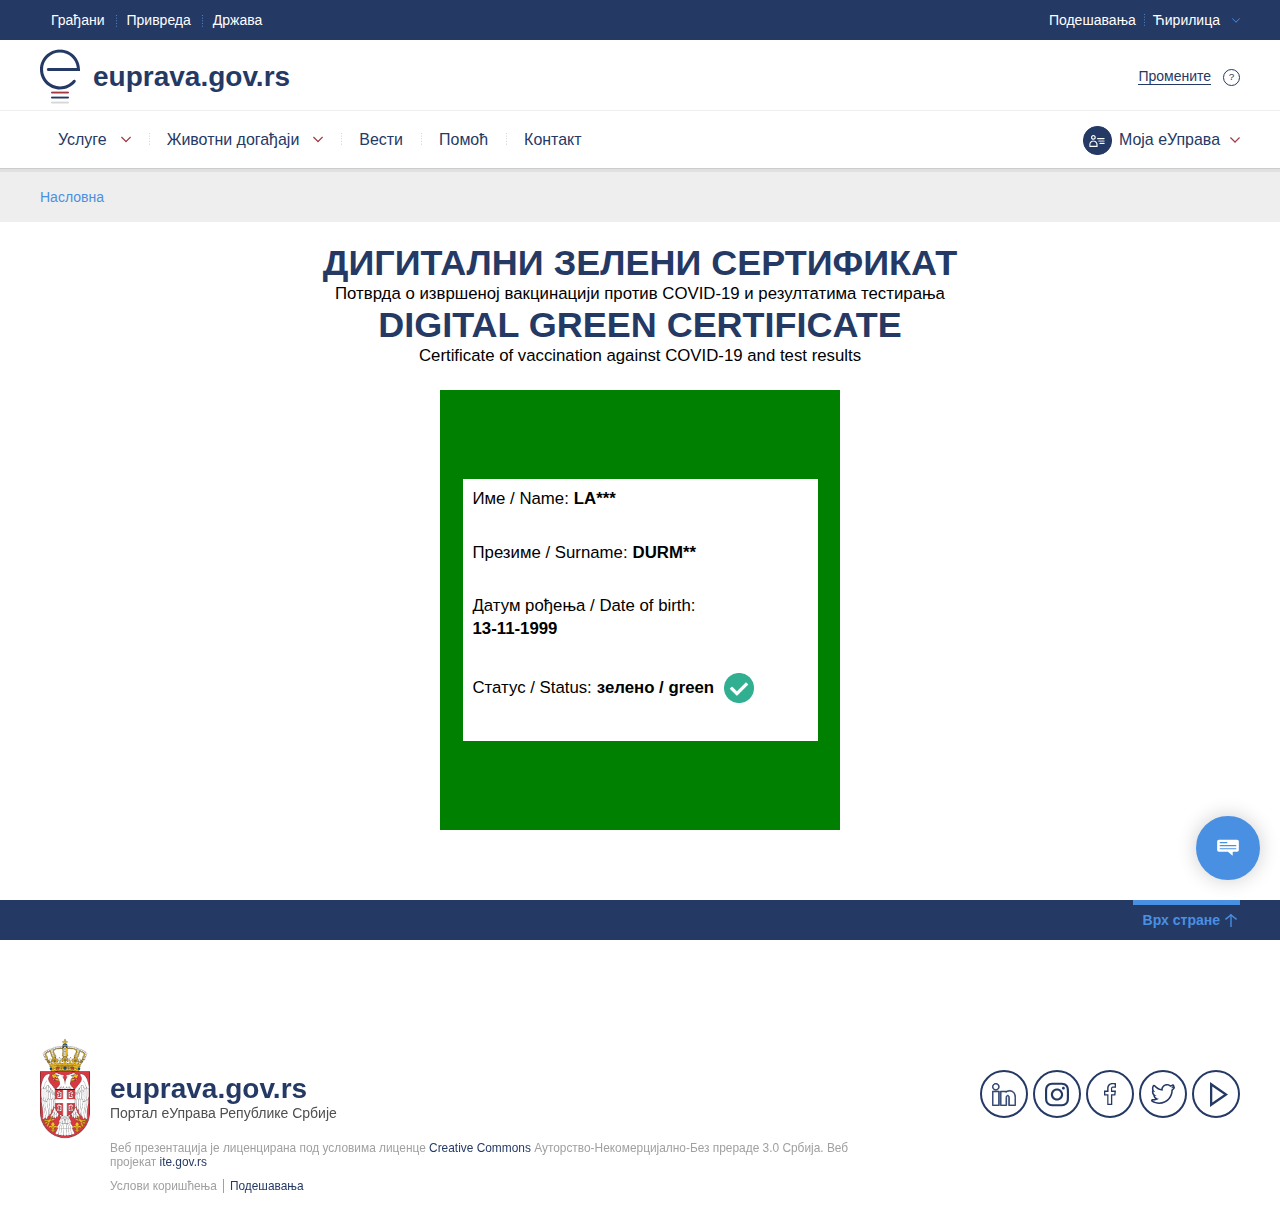
==== commit aedcbb7d: "second" ====
--- a/DigitalniZeleniSertifikat/validacijaDokumenta/id=uxyTE91OVwyWwdct9tx29cxcc5ZPUdxDk0jyz9w2NMWNwmZmQzQ3V43pcIztLmeMMN2bbwWiWN9Z4OWOwgThwMTMMTQMhd2OpyuT0zMY4TZbx50MbtVaj2ZCL9cN9x5Y2NCpWQyXE5MTxUZUc.html
+++ b/DigitalniZeleniSertifikat/validacijaDokumenta/id=uxyTE91OVwyWwdct9tx29cxcc5ZPUdxDk0jyz9w2NMWNwmZmQzQ3V43pcIztLmeMMN2bbwWiWN9Z4OWOwgThwMTMMTQMhd2OpyuT0zMY4TZbx50MbtVaj2ZCL9cN9x5Y2NCpWQyXE5MTxUZUc.html
@@ -1502,7 +1502,7 @@
                             <label class="label-info">Датум рођења / Date of birth:</label><span class="span-infoBD">13-11-1999</span>
                         </div>
                         <div class="container-row">
-                            <label class="label-info">Статус / Status:</label><span class="span-info">зелено / green</span><img class="imgType" src="TheEGovernmentTheme/img/passed.png">
+                            <label class="label-info">Статус / Status:</label><span class="span-info">зелено / green</span><img class="imgType" src="passed.png">
                         </div>
                     </div>
                 </div>
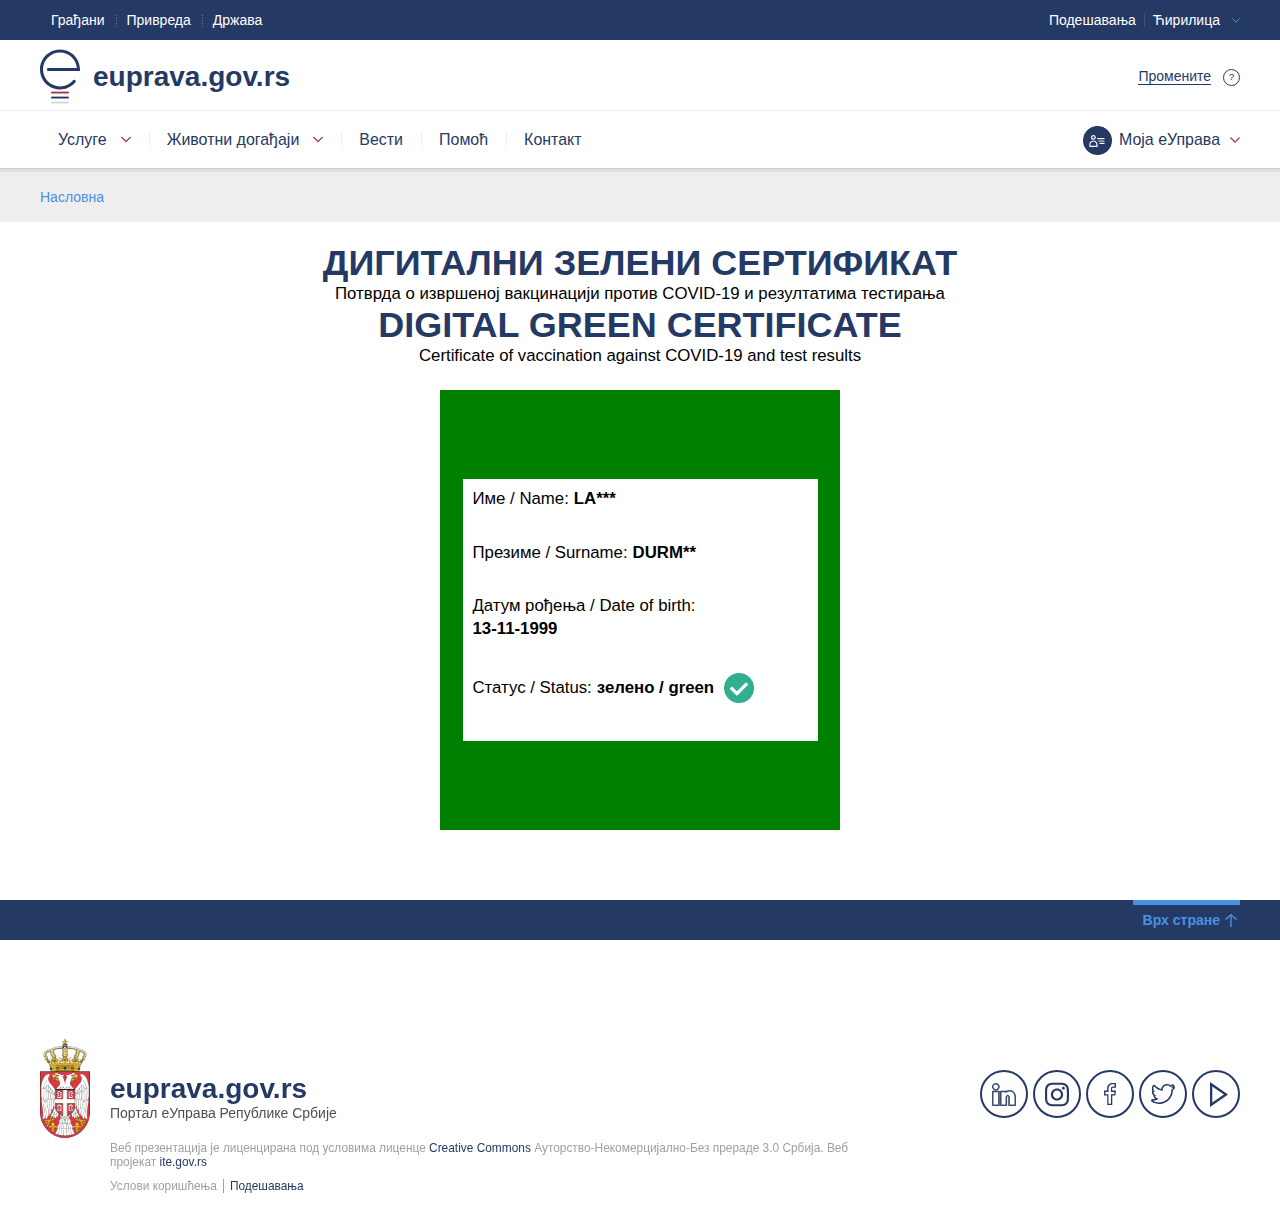
==== commit 12ef474d: "second" ====
--- a/DigitalniZeleniSertifikat/validacijaDokumenta/id=uxyTE91OVwyWwdct9tx29cxcc5ZPUdxDk0jyz9w2NMWNwmZmQzQ3V43pcIztLmeMMN2bbwWiWN9Z4OWOwgThwMTMMTQMhd2OpyuT0zMY4TZbx50MbtVaj2ZCL9cN9x5Y2NCpWQyXE5MTxUZUc.html
+++ b/DigitalniZeleniSertifikat/validacijaDokumenta/id=uxyTE91OVwyWwdct9tx29cxcc5ZPUdxDk0jyz9w2NMWNwmZmQzQ3V43pcIztLmeMMN2bbwWiWN9Z4OWOwgThwMTMMTQMhd2OpyuT0zMY4TZbx50MbtVaj2ZCL9cN9x5Y2NCpWQyXE5MTxUZUc.html
@@ -214,7 +214,7 @@
       <link rel="stylesheet" type="text/css" href="/TheEGovernmentTheme/css/app.css?v=1.2">
       <link rel="stylesheet" type="text/css" href="/css/app.override.css">
     </noscript>
-    <link rel="icon" href="TheEGovernmentTheme/img/logo.svg">
+    <link rel="icon" href="logo.svg">
 	<link rel="stylesheet" type="text/css" href="/TheEGovernmentTheme/css/toastr.css">
     <link rel="stylesheet" type="text/css" href="/css/app.override.css">
 	<link rel="apple-touch-icon" sizes="57x57" href="/TheEGovernmentTheme/favicon/apple-icon-57x57.png">
@@ -272,30 +272,7 @@
    <!-- End Google Tag Manager (noscript) -->
 
 
-	  <div class="minimizable-web-chat">
-       <button id="openchatboxbutton" class="maximize" onclick="OpenChat()">
-            <span class="ms-Icon ms-Icon--MessageFill">
-            </span>
-        </button>
-
-        <div id="chatbox" style="display:none" class="chat-box right">
-            <header>
-                 <!-- <img src="/TheEGovernmentTheme/img/logo.svg" /> -->
-                 <?xml version="1.0" encoding="UTF-8" standalone="no"?>
-        
-                <div class="filler"></div>
-                <p style="font-size:x-small;color:white;margin:auto">БЕТА ВЕРЗИЈА</p>
-                <button class="switch" onClick=HandleSwitchButtonClick()>
-                    <span class="ms-Icon ms-Icon--Switch" />
-                </button>
-                <button class="minimize" onClick="HandleMinimizeButtonClick()">
-                    <span class="ms-Icon ms-Icon--ChromeMinimize" />
-                </button>
-            </header>
-            <div id="webchat" class="react-web-chat" role="main"></div>
-            <button id="resetBtn" type="button" onclick="Reset()" >Почетак</button>
-        </div>
-    </div>
+	 
     <script>
     var store = null;
 
@@ -381,7 +358,7 @@
             <li><a href="/">Држава</a></li></a></li>
           </ul>
         </div>
-        <h1><a href="/">euprava.gov.rs</a></h1>
+        <h1>  <a href="/">euprava.gov.rs</a></h1>
         <a href="" class="mobile-handle"></a>
          <div class="my-egov">         
 		    
